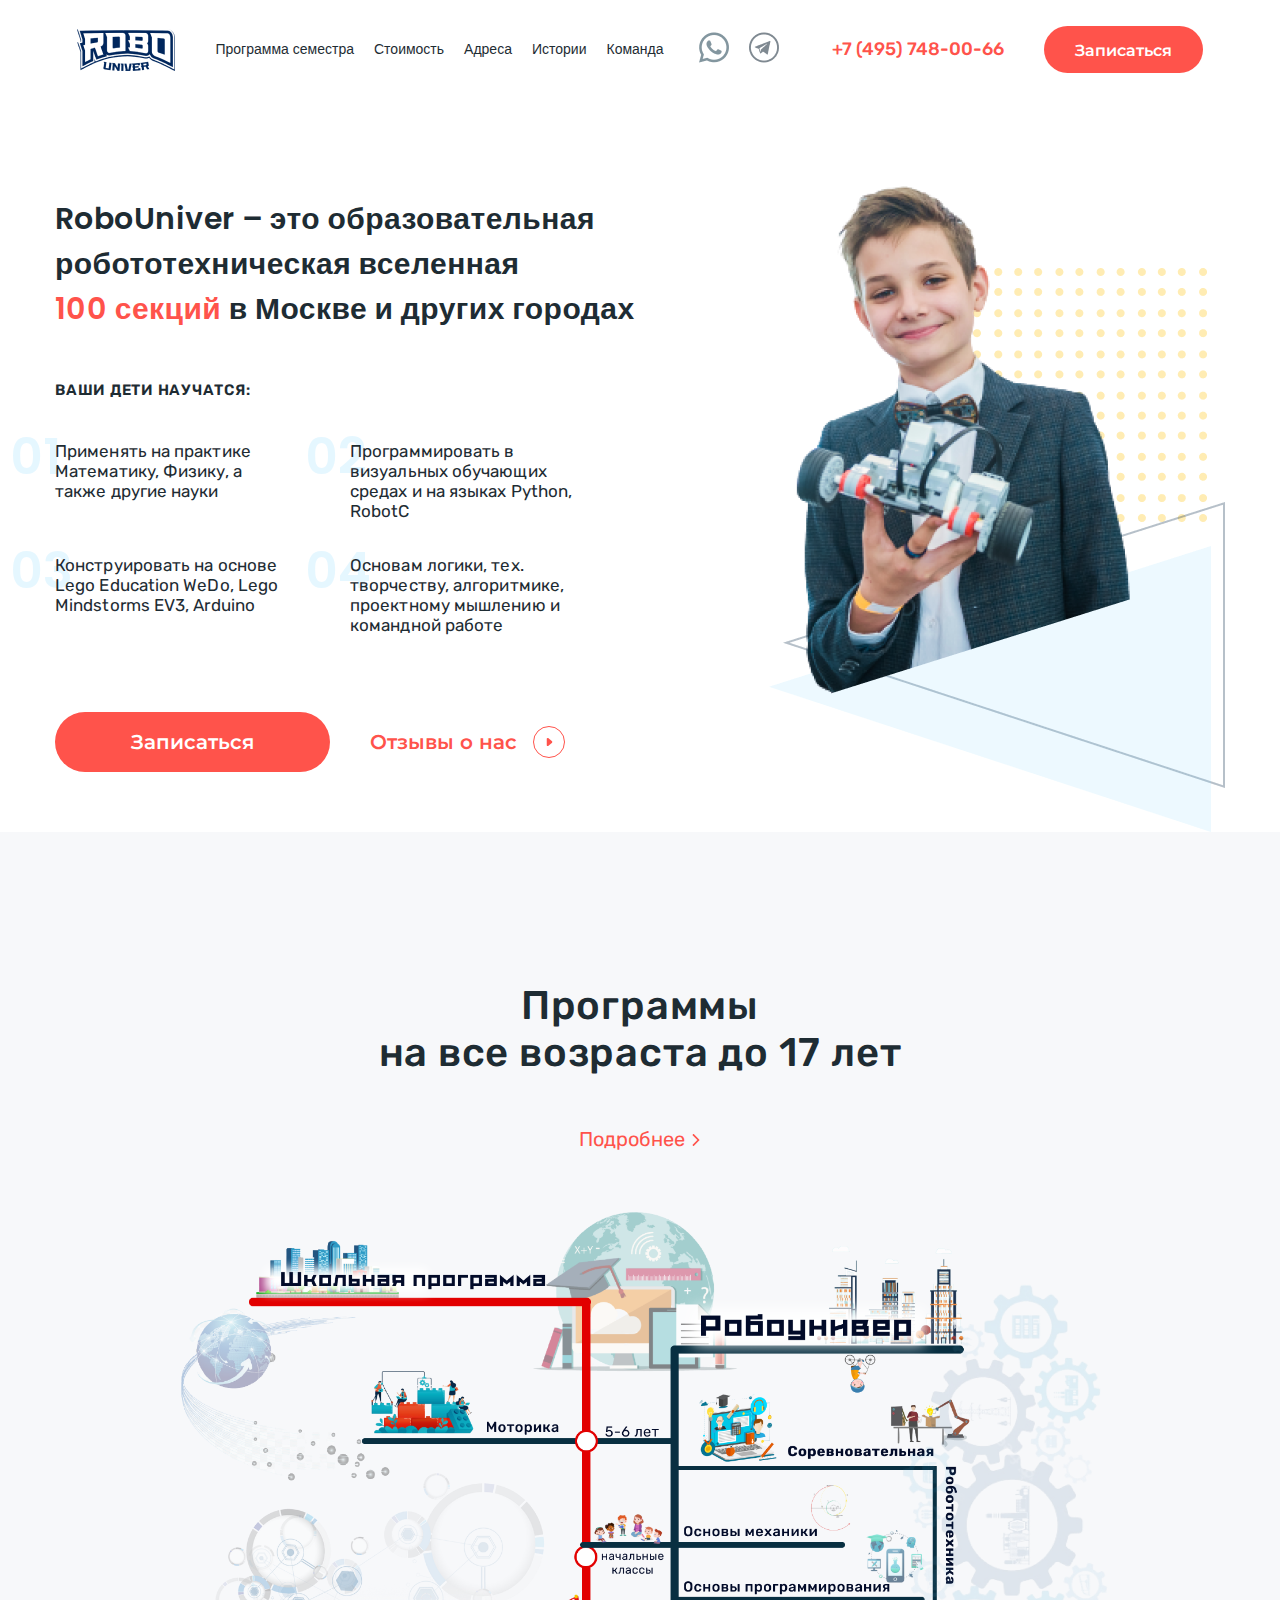
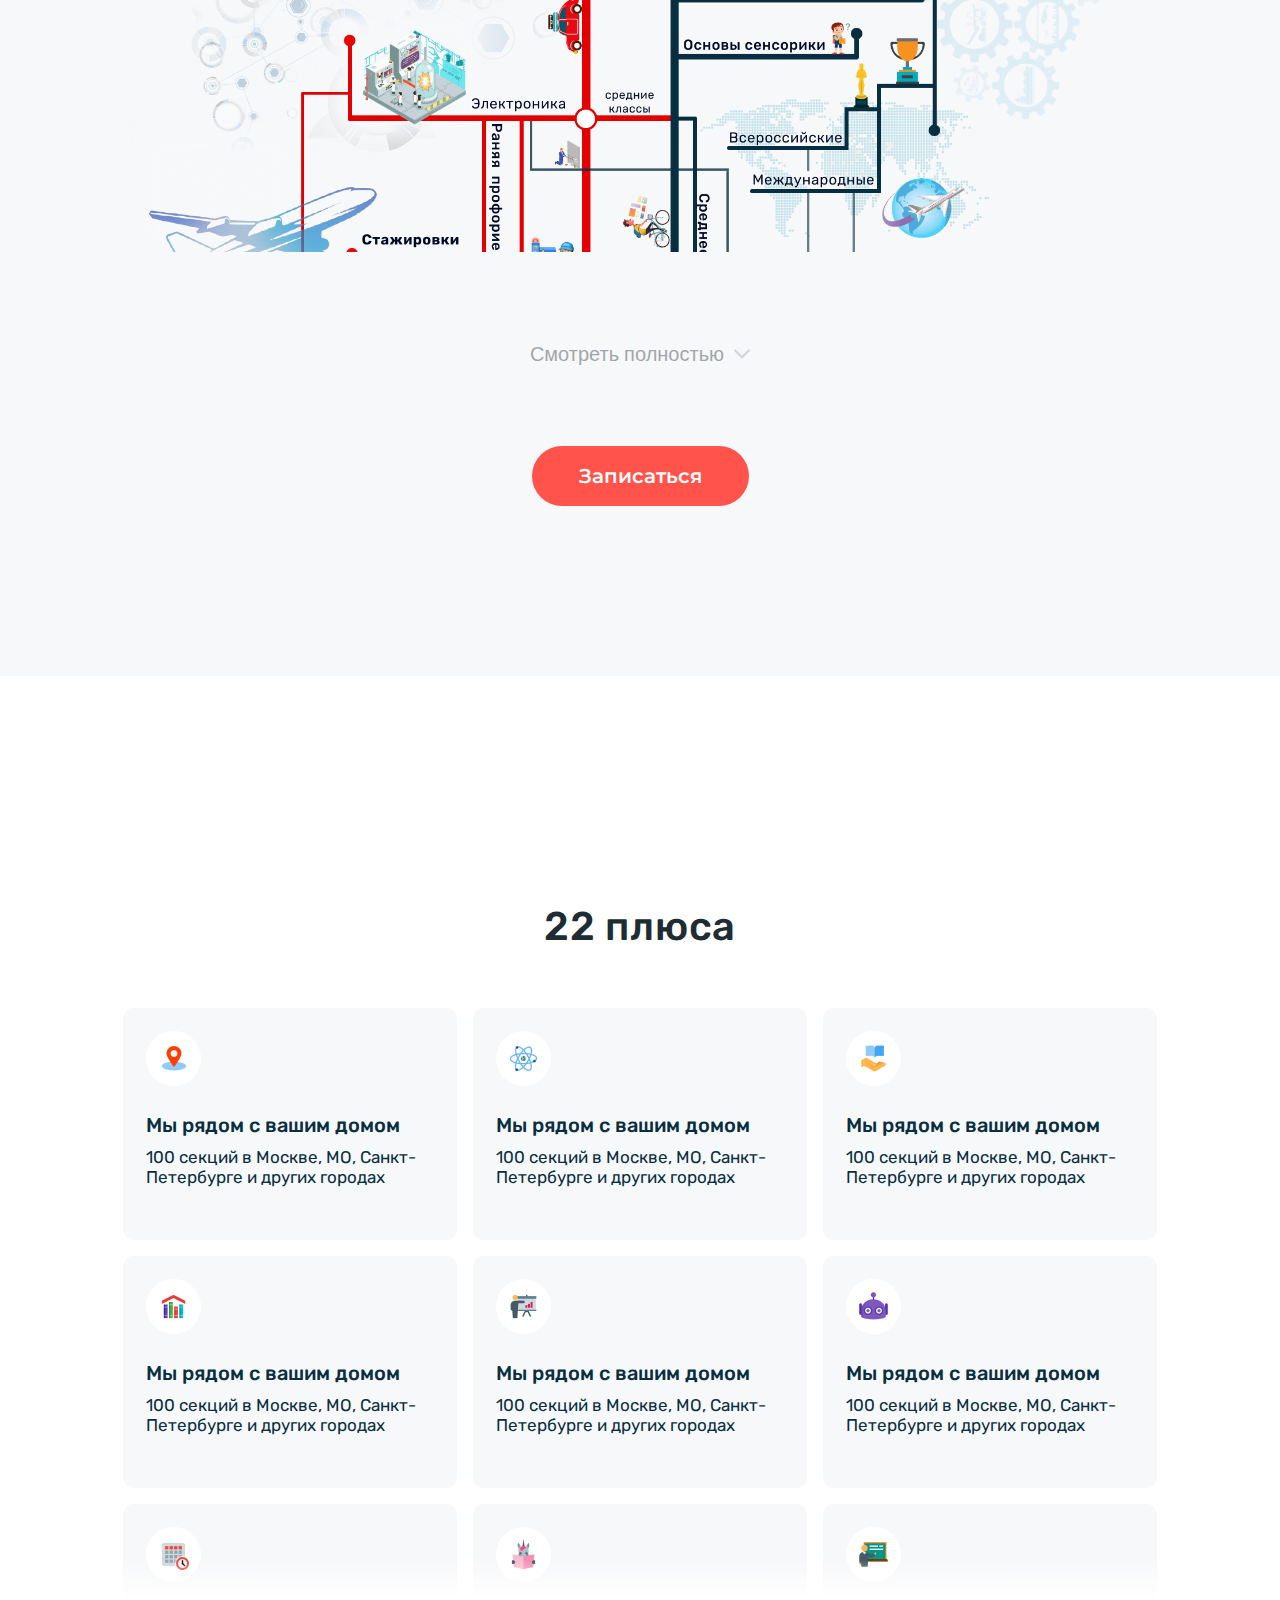
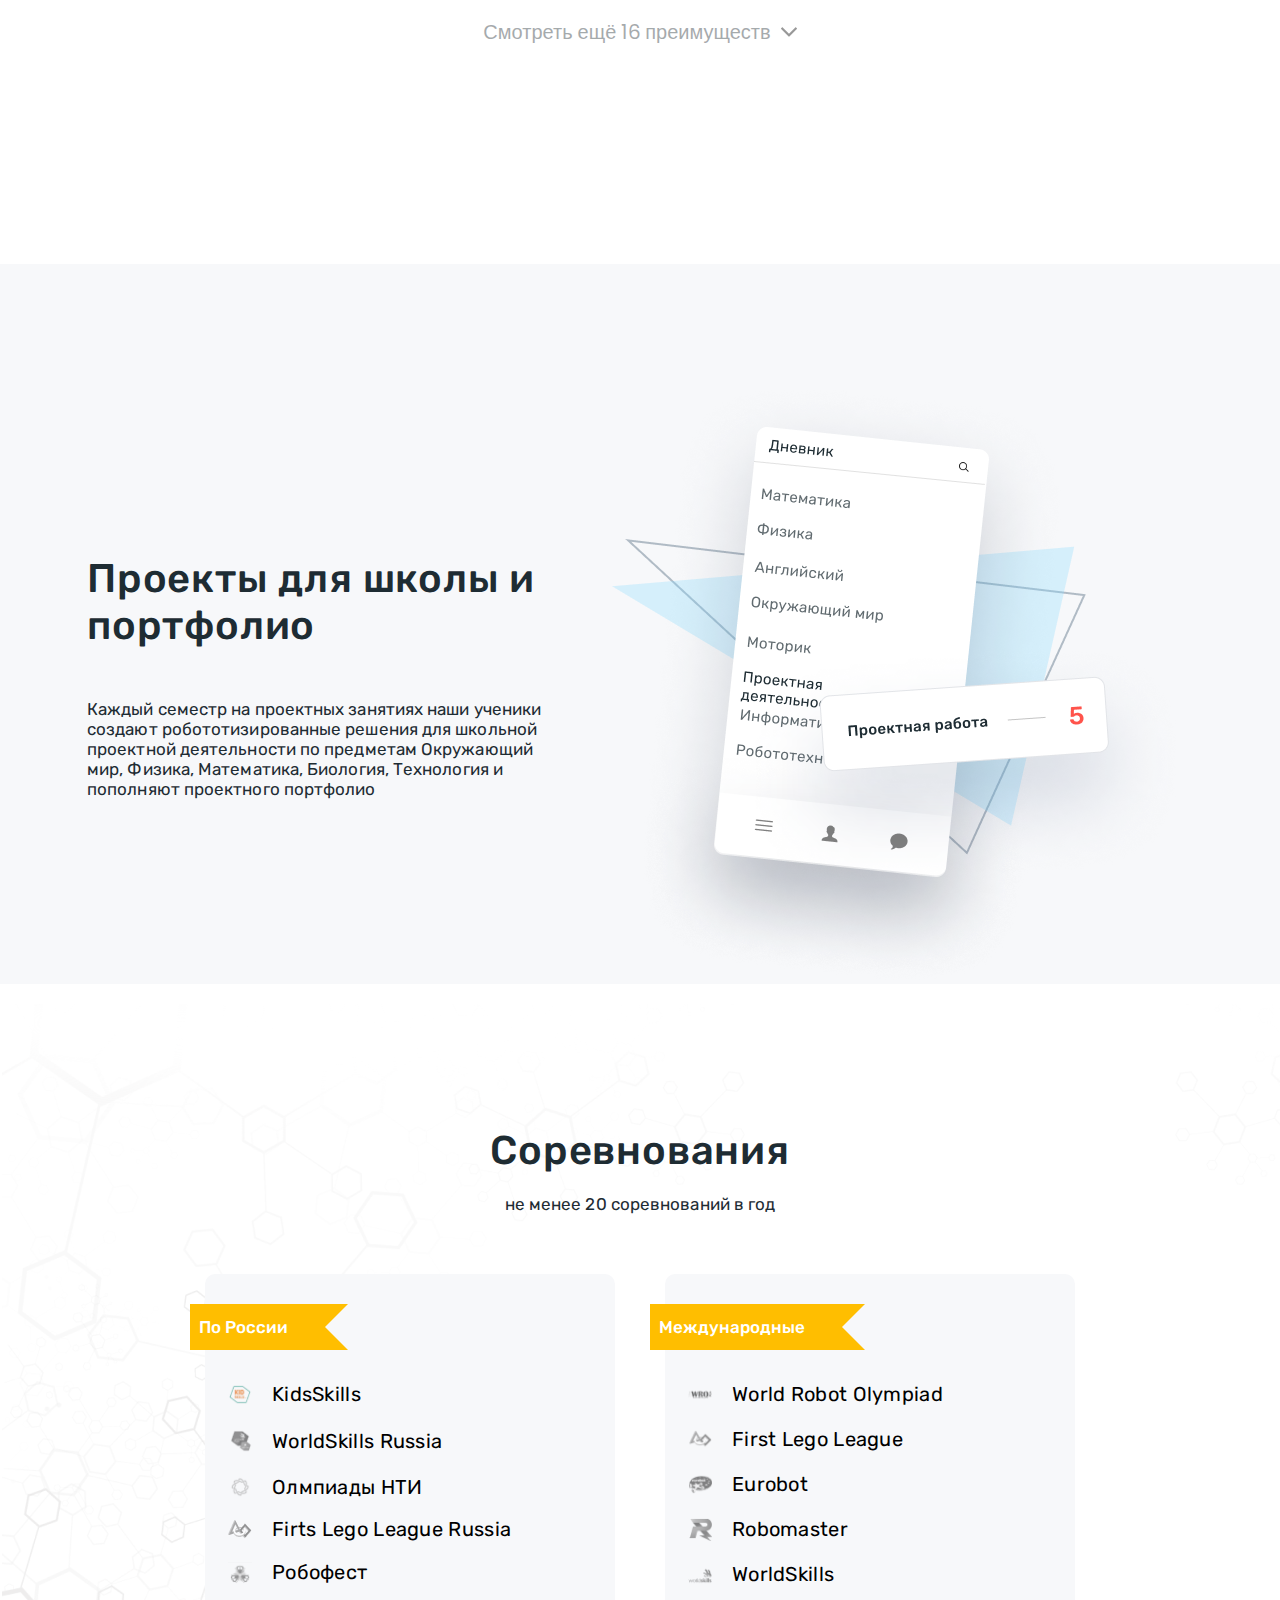
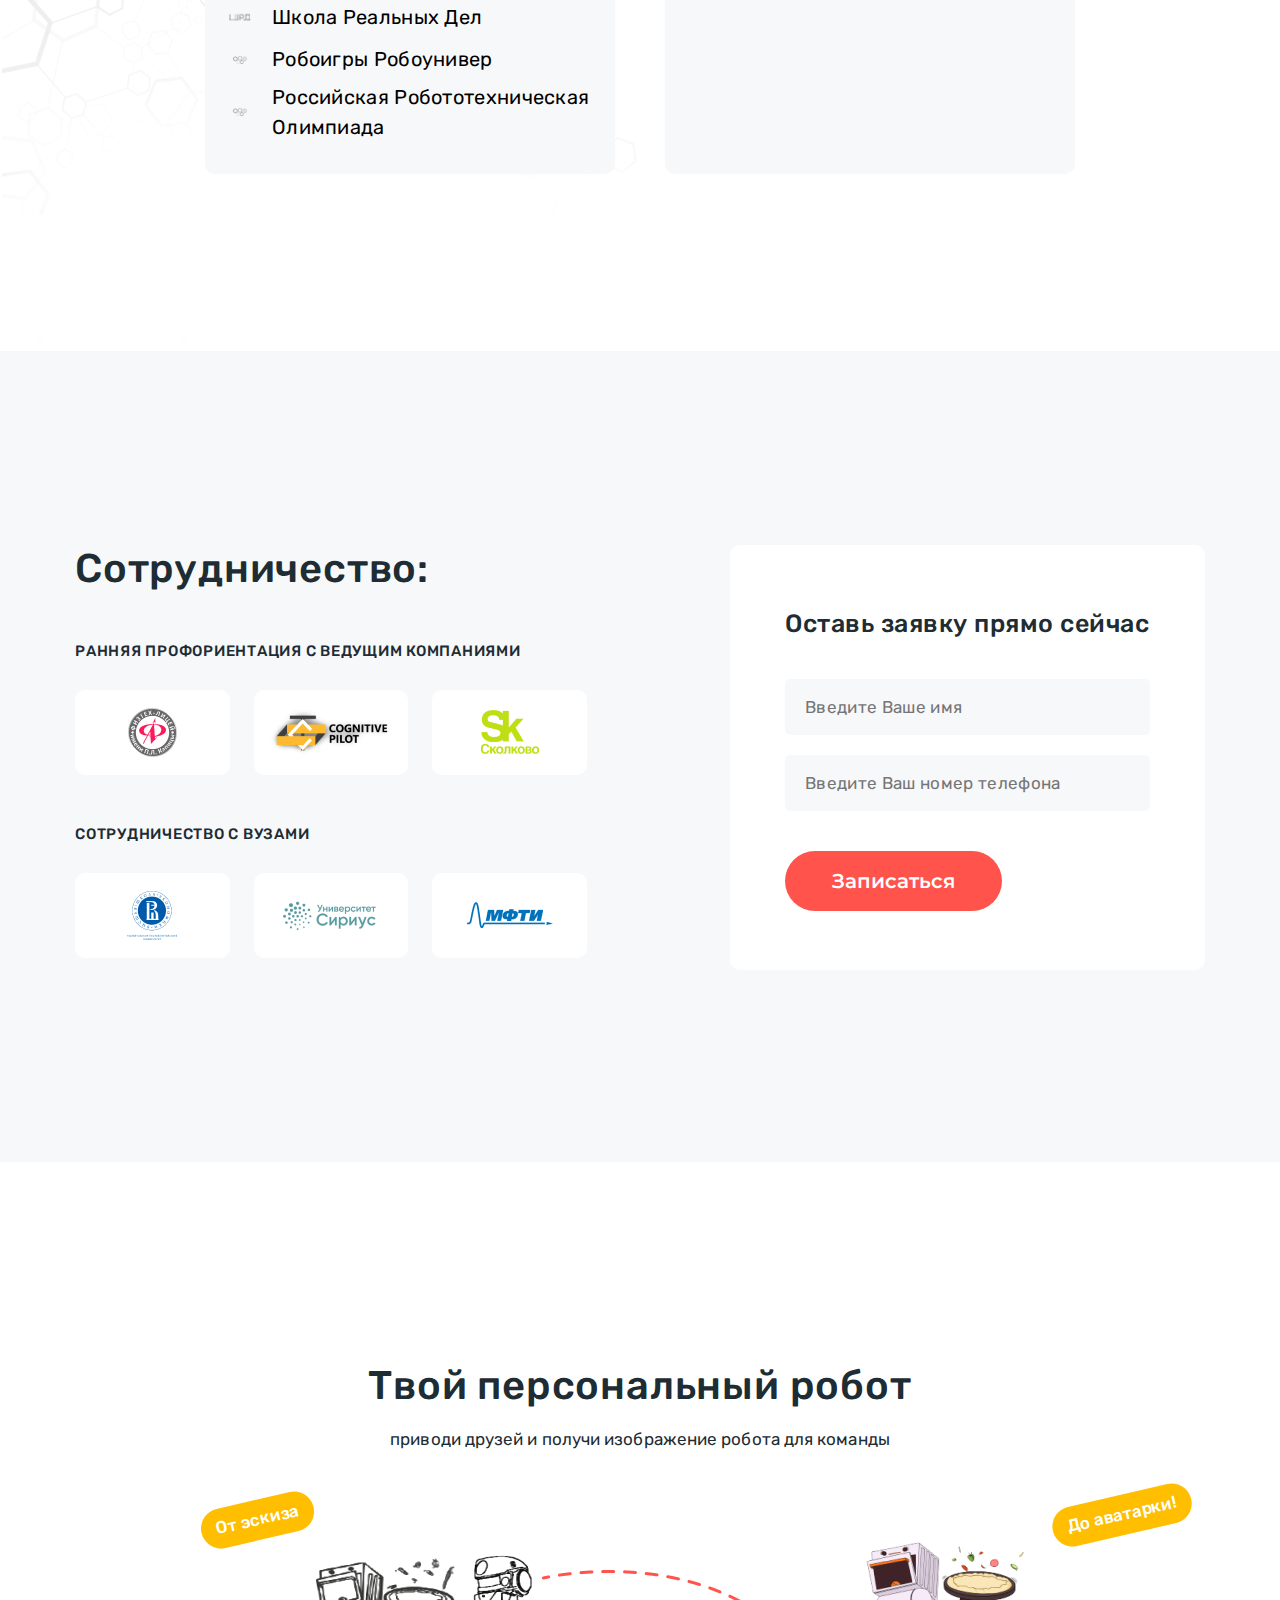
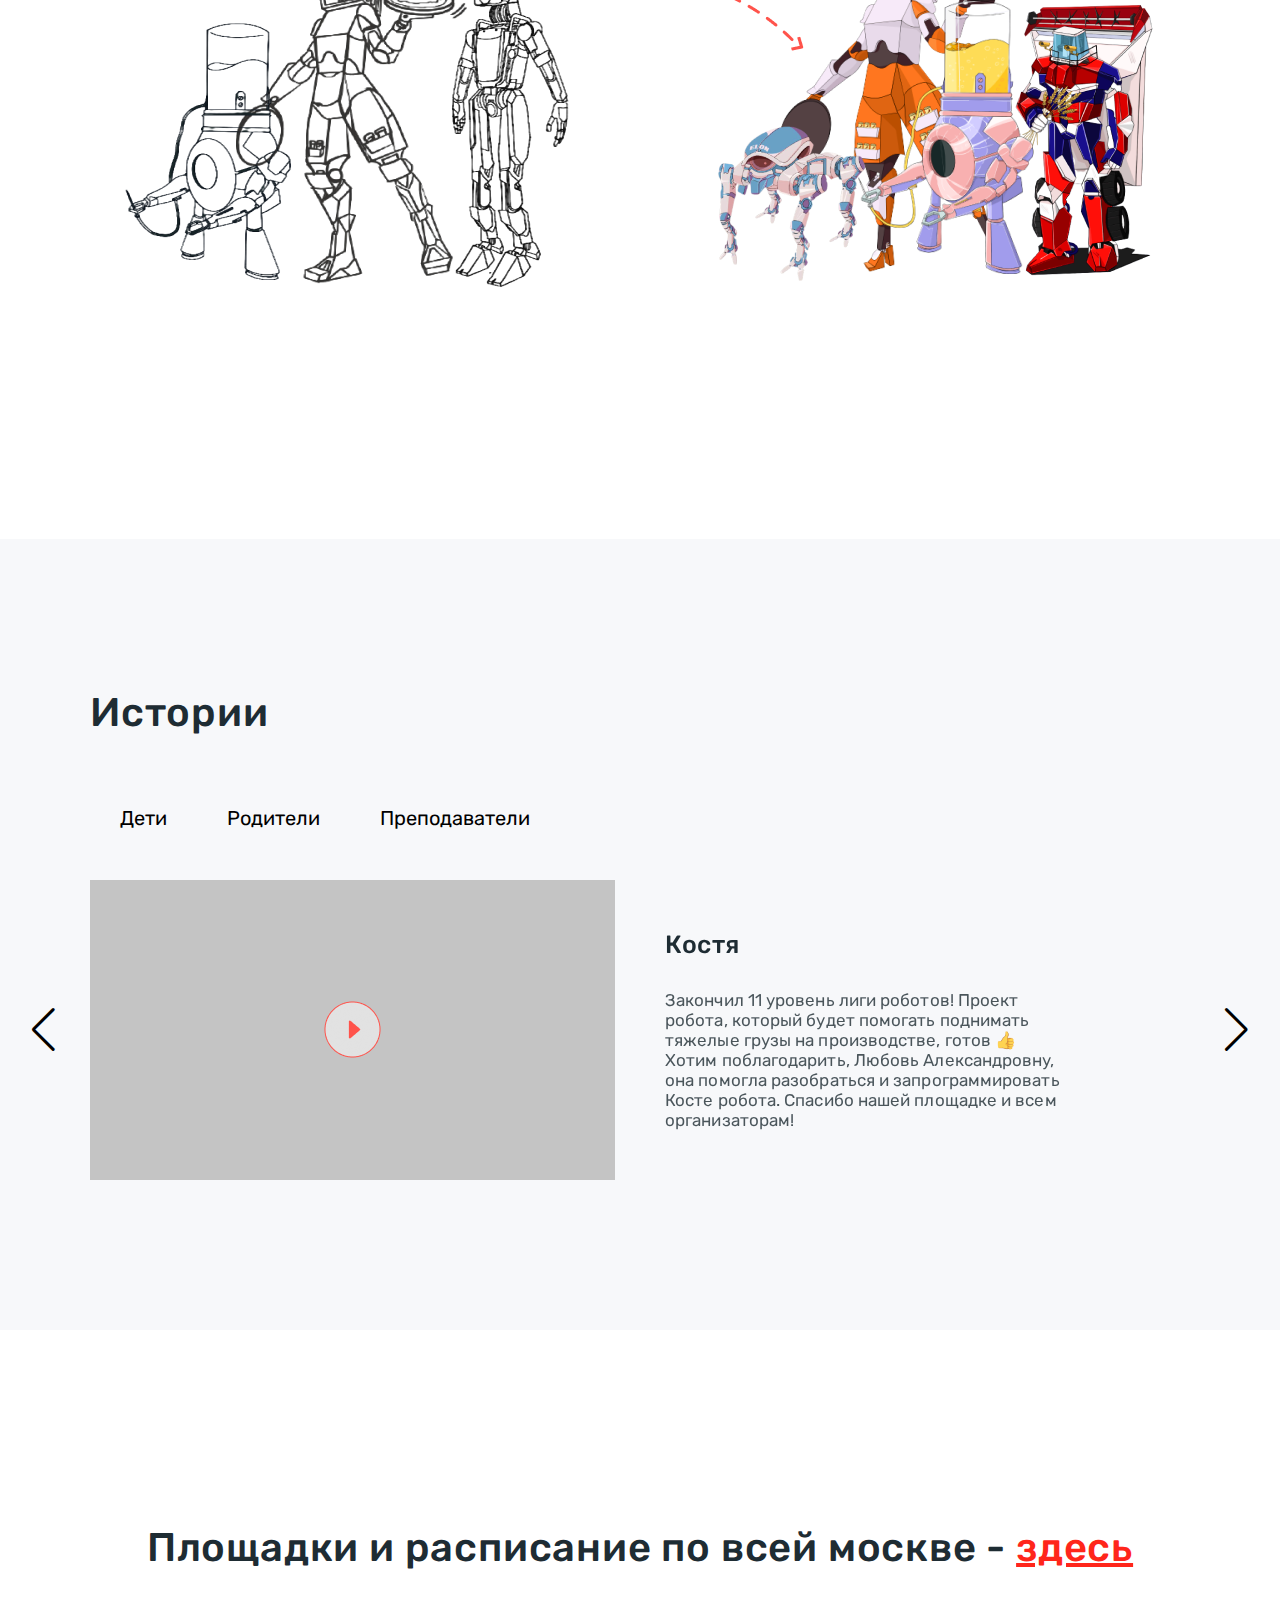
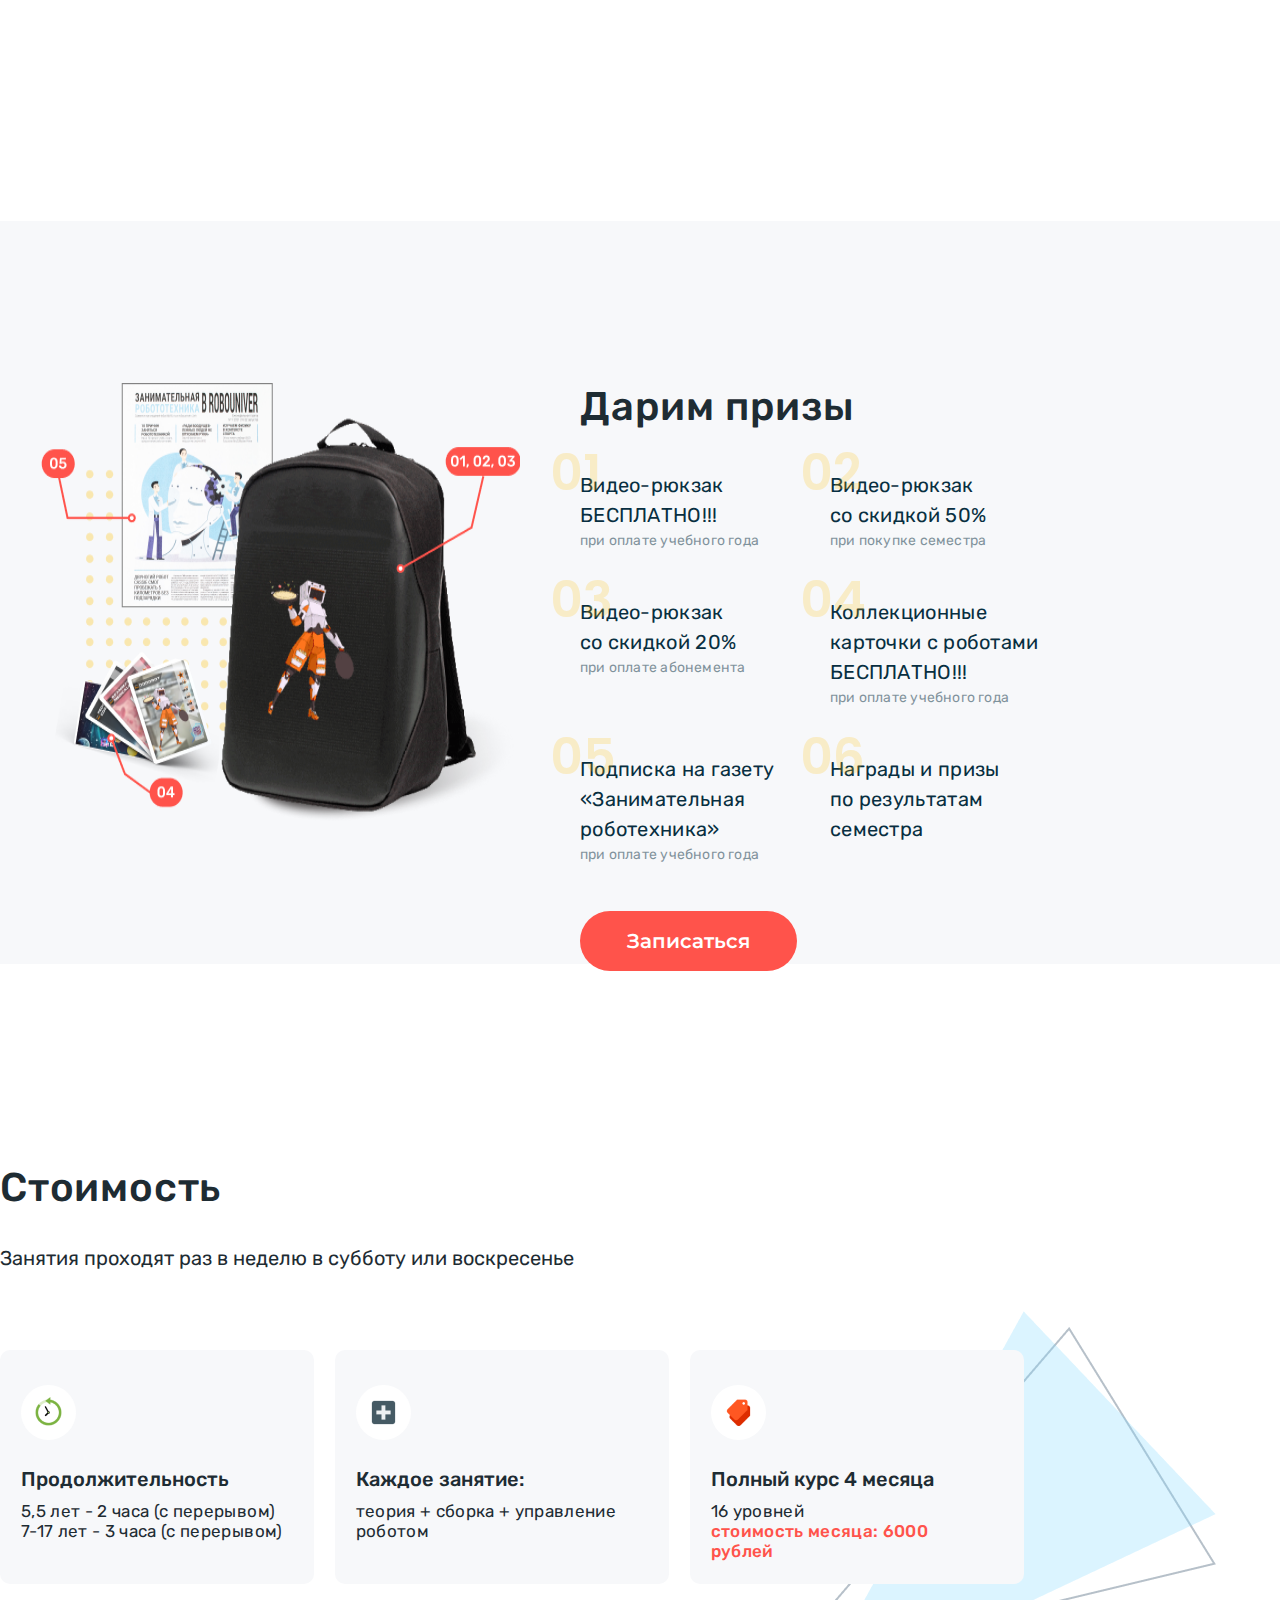
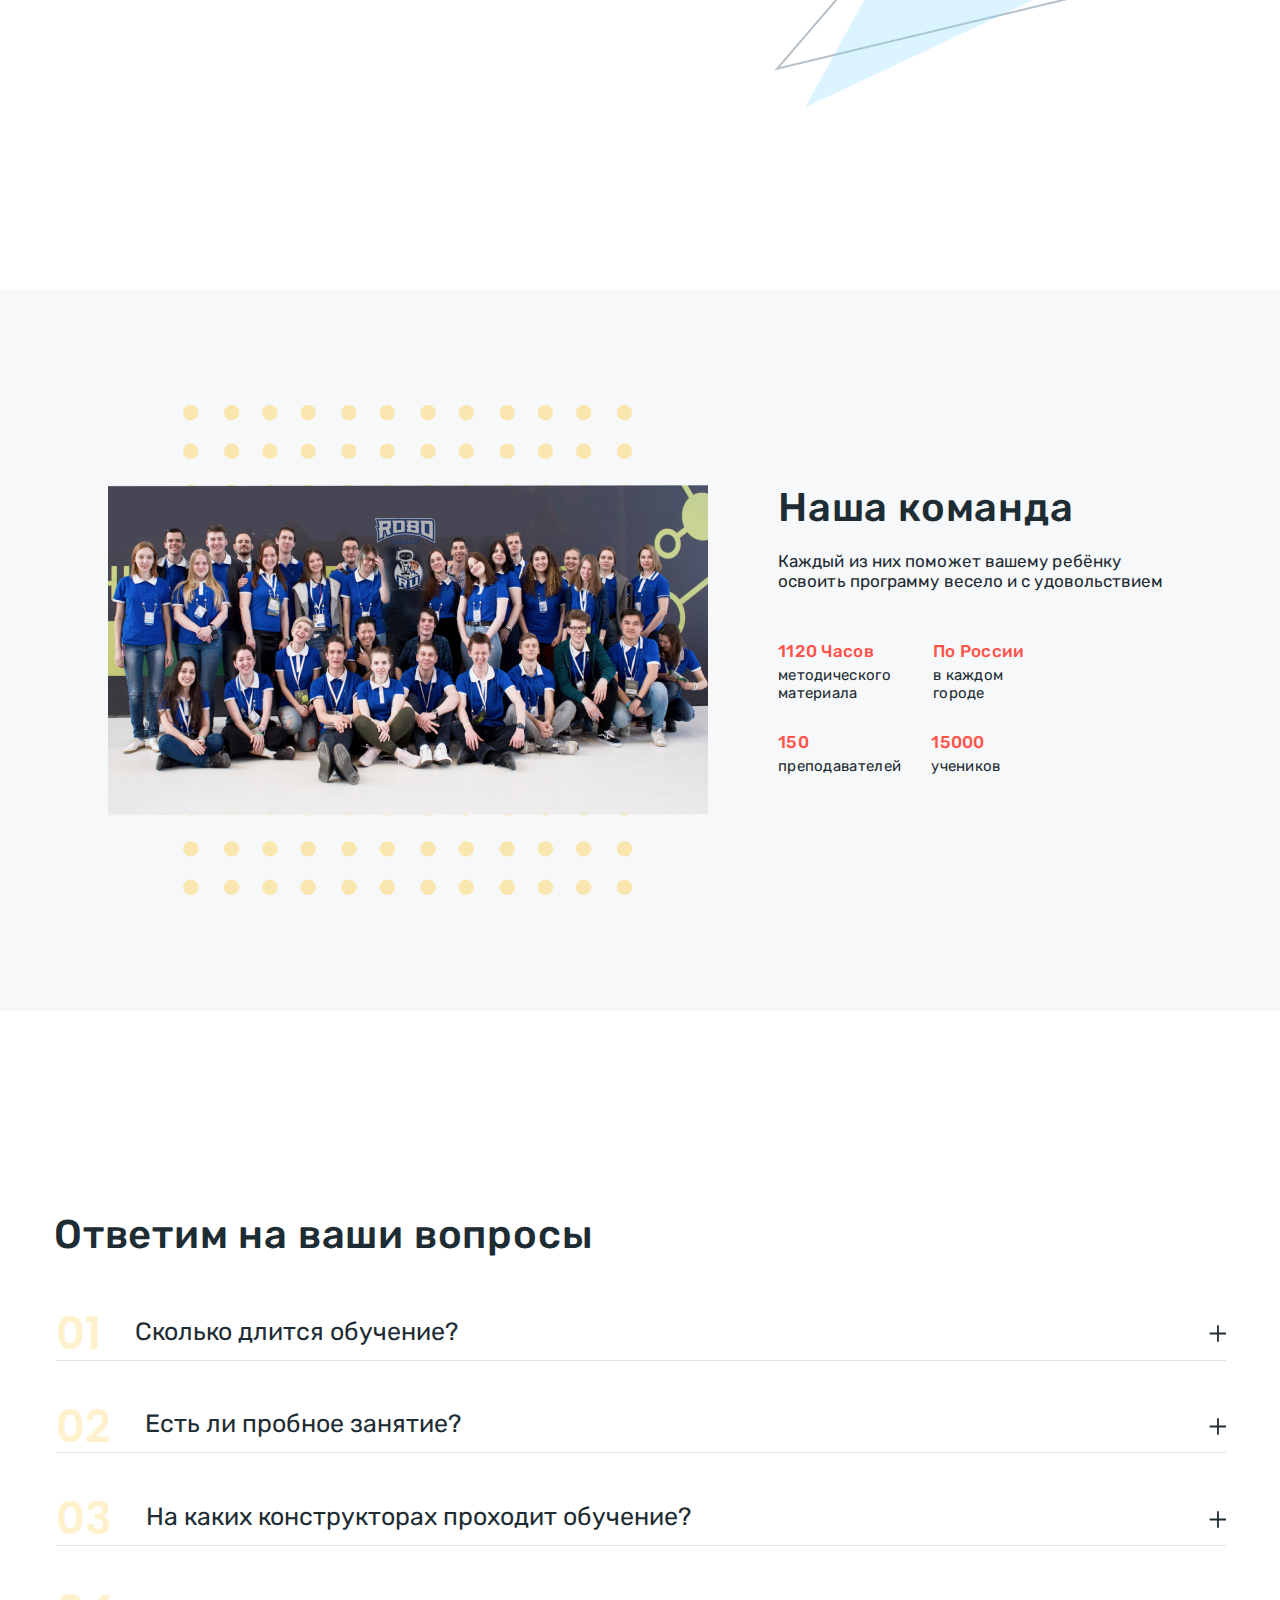
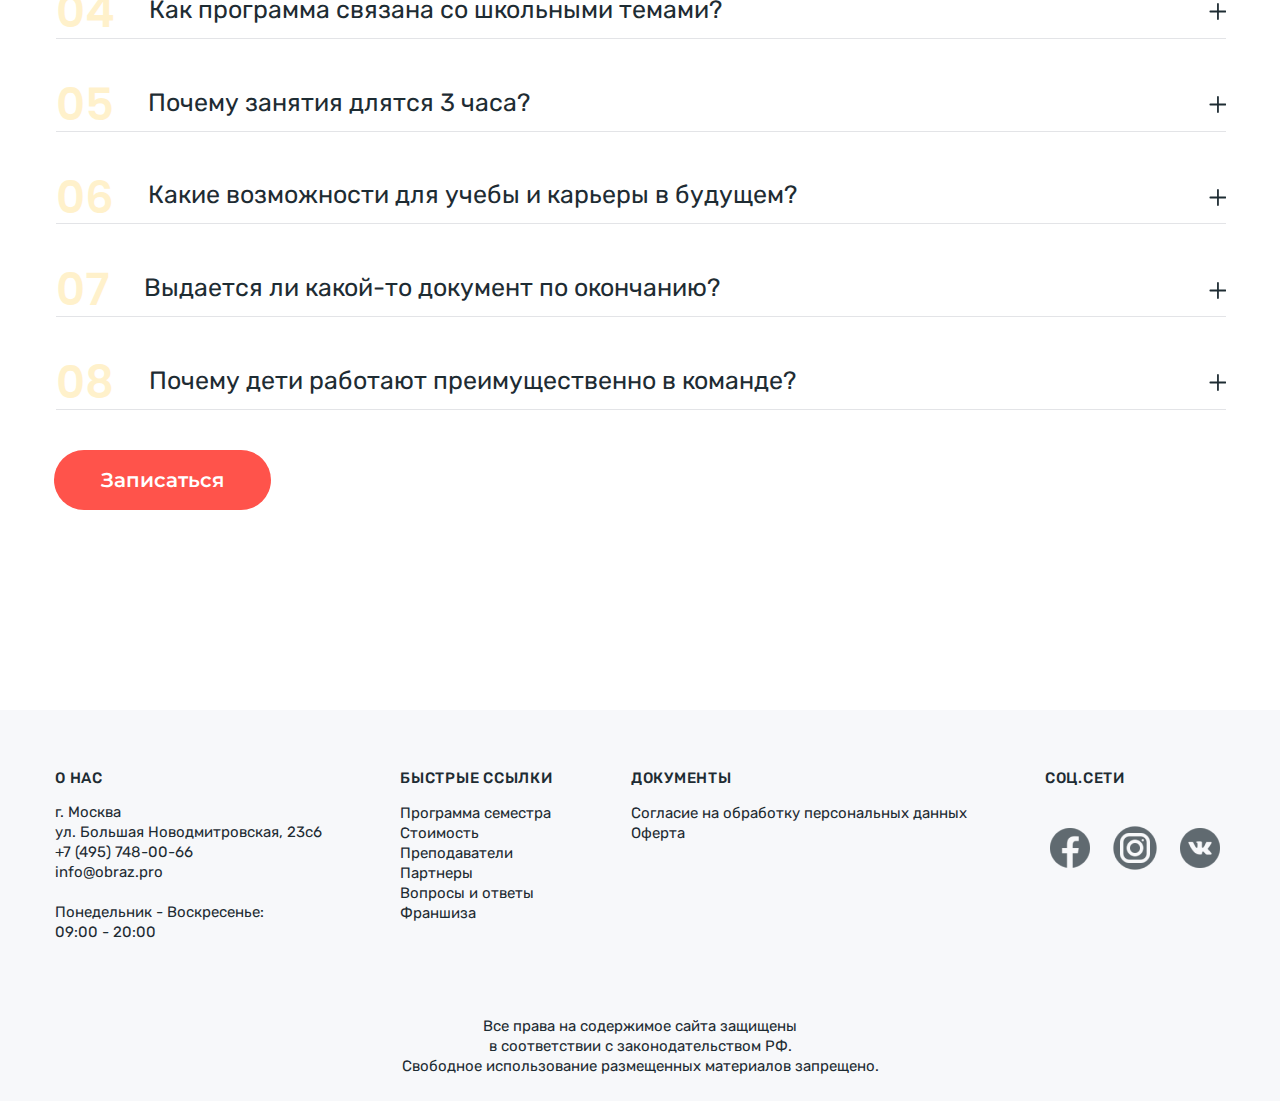
==== index.html @ e7b72cbd "Add files via upload" ====
<!DOCTYPE html>
<html lang="en">

<head>
    <meta charset="UTF-8">
    <meta http-equiv="X-UA-Compatible" content="IE=edge">
    <meta name="viewport" content="width=device-width, initial-scale=1.0">
    <title>Робоунивер</title>
    <link rel="preconnect" href="https://fonts.googleapis.com">
    <link rel="preconnect" href="https://fonts.gstatic.com" crossorigin>
    <link href="https://fonts.googleapis.com/css2?family=Montserrat&family=Poppins&family=Rubik&display=swap" rel="stylesheet">
    <link rel="stylesheet" href="css/normalize.css">
    <link rel="stylesheet" href="css/style.css">
    <link rel="stylesheet" href="css/swiper-bundle.min.css">

    <script defer src="js/jquery.js"></script>
    <script defer src="js/main.js"></script>
    <script defer src="js/swiper-bundle.min.js"></script>
    <script defer src="js/swiper.js"></script>


</head>

<body>
    <header class="header">
        <div class="navbar">
            <img src="img/logo.png" alt="logo">
            <nav class="navbar__nav">
                <ul class="navbar__menu">
                    <li class="navbar__items"><a href="http://">Программа семестра</a></li>
                    <li class="navbar__items"><a href="http://">Стоимость</a></li>
                    <li class="navbar__items"><a href="http://">Адреса</a></li>
                    <li class="navbar__items"><a href="http://">Истории</a></li>
                    <li class="navbar__items"><a href="http://">Команда</a></li>
                </ul>
            </nav>
            <div class="navbar__social-links">
                <a href="#">
                    <img src="img/whatsapp.png" alt="">
                </a>
                <a href="#">
                    <img src="img/telegram.png" alt="">

                </a>
            </div>
            <span class="header__tel">+7 (495) 748-00-66</span>
            <button class="header__button button">Записаться</button>
        </div>
    </header>

    <main class="main">
        <section class="main-info">
            <div class="main-info__text-block">
                <div class="main-info__left-side">
                    <h1 class="main-info__title title">RoboUniver – это образовательная робототехническая вселенная <br>
                        <span class="main-info__title-count">100 секций</span> в Москве и других городах
                    </h1>
                    <h5 class="main-info__sub-title">Ваши дети научатся:</h5>
                    <div class="main-info__paragraph-block">
                        <div class="main-info__paragraph-item"><span class="main-info__paragraph-number">01</span>
                            <p class="main-info__paragraph">Применять на практике Математику, Физику, а также другие науки
                            </p>
                        </div>
                        <div class="main-info__paragraph-item"><span class="main-info__paragraph-number">02</span>
                            <p class="main-info__paragraph">Программировать в визуальных обучающих средах и на языках Python, RobotC</p>
                        </div>
                        <div class="main-info__paragraph-item"><span class="main-info__paragraph-number">03</span>
                            <p class="main-info__paragraph">Конструировать на основе Lego Education WeDo, Lego Mindstorms EV3, Arduino</p>
                        </div>
                        <div class="main-info__paragraph-item"><span class="main-info__paragraph-number">04</span>
                            <p class="main-info__paragraph">Основам логики, тех. творчеству, алгоритмике, проектному мышлению и командной работе</p>
                        </div>
                    </div>
                    <div class="main-info__buttons-block">
                        <button class="main-info__button button">Записаться</button>
                        <a class="main-info__feedback-link" href="#">Отзывы о нас
                            <span class="main-info__feedback-icon"><svg class="right-icon icon" height="12px"
                                    width="7px">
                                    <use xlink:href="img/icons.svg#right"></use>
                                </svg></span>
                        </a>
                    </div>
                </div>
                <img src="/img/boy.png" alt="boy">
            </div>
        </section>
        <section class="programm">
            <h1 class="programm__title title">Программы <br> на все возраста до 17 лет
            </h1>
            <a class="programm__more-link" href="#">Подробнее
                <svg class="programm__right-arrow icon" height="12px" width="12px">
                    <use xlink:href="img/icons.svg#arrowright"></use>
                </svg>
            </a>
            <div class="programm__map programm__see-all_closed">
                <img class="programm__map-img" src="img/bigmap.png" alt="bigmap">
            </div>
            <div class="programm__dynamic-row">
                <div class="programm__see-all see-all_button">
                    <p class="programm__see-all_text">Смотреть полностью</p>
                    <svg class="programm__down-arrow icon" height="16px" width="16px">
                        <use xlink:href="img/icons.svg#arrowdown"></use>
                    </svg>
                </div>

                <button class="programm__button button">Записаться</button>
            </div>
        </section>
        <section class="pluses">
            <h1 class="pluses__title title">22 плюса</h1>
            <div class="pluses__content pluses__see-all_closed">
                <div class="pluses__item">
                    <div class="pluses__item-logo">
                        <img src="img/logo-1.png" alt="logo-1">
                    </div>
                    <h5 class="pluses__item-title">Мы рядом с вашим домом</h5>
                    <p class="pluses__item-text">
                        100 секций в Москве, МО, Санкт-Петербурге и других городах
                    </p>
                </div>
                <div class="pluses__item">
                    <div class="pluses__item-logo">
                        <img src="img/logo-2.png" alt="logo-1">
                    </div>
                    <h5 class="pluses__item-title">Мы рядом с вашим домом</h5>
                    <p class="pluses__item-text">
                        100 секций в Москве, МО, Санкт-Петербурге и других городах
                    </p>
                </div>
                <div class="pluses__item">
                    <div class="pluses__item-logo">
                        <img src="img/logo-3.png" alt="logo-2">
                    </div>
                    <h5 class="pluses__item-title">Мы рядом с вашим домом</h5>
                    <p class="pluses__item-text">
                        100 секций в Москве, МО, Санкт-Петербурге и других городах
                    </p>
                </div>
                <div class="pluses__item">
                    <div class="pluses__item-logo">
                        <img src="img/logo-4.png" alt="logo-3">
                    </div>
                    <h5 class="pluses__item-title">Мы рядом с вашим домом</h5>
                    <p class="pluses__item-text">
                        100 секций в Москве, МО, Санкт-Петербурге и других городах
                    </p>
                </div>
                <div class="pluses__item">
                    <div class="pluses__item-logo">
                        <img src="img/logo-5.png" alt="logo-4">
                    </div>
                    <h5 class="pluses__item-title">Мы рядом с вашим домом</h5>
                    <p class="pluses__item-text">
                        100 секций в Москве, МО, Санкт-Петербурге и других городах
                    </p>
                </div>
                <div class="pluses__item">
                    <div class="pluses__item-logo">
                        <img src="img/logo-6.png" alt="logo-5">
                    </div>
                    <h5 class="pluses__item-title">Мы рядом с вашим домом</h5>
                    <p class="pluses__item-text">
                        100 секций в Москве, МО, Санкт-Петербурге и других городах
                    </p>
                </div>
                <div class="pluses__item">
                    <div class="pluses__item-logo">
                        <img src="img/logo-7.png" alt="logo-6">
                    </div>
                    <h5 class="pluses__item-title">Мы рядом с вашим домом</h5>
                    <p class="pluses__item-text">
                        100 секций в Москве, МО, Санкт-Петербурге и других городах
                    </p>
                </div>
                <div class="pluses__item">
                    <div class="pluses__item-logo">
                        <img src="img/logo-8.png" alt="logo-7">
                    </div>
                    <h5 class="pluses__item-title">Мы рядом с вашим домом</h5>
                    <p class="pluses__item-text">
                        100 секций в Москве, МО, Санкт-Петербурге и других городах
                    </p>
                </div>
                <div class="pluses__item">
                    <div class="pluses__item-logo">
                        <img src="img/logo-9.png" alt="logo-8">
                    </div>
                    <h5 class="pluses__item-title">Мы рядом с вашим домом</h5>
                    <p class="pluses__item-text">
                        100 секций в Москве, МО, Санкт-Петербурге и других городах
                    </p>
                </div>
                <div class="pluses__item">
                    <div class="pluses__item-logo">
                        <img src="img/logo-8.png" alt="logo-8">
                    </div>
                    <h5 class="pluses__item-title">Мы рядом с вашим домом</h5>
                    <p class="pluses__item-text">
                        100 секций в Москве, МО, Санкт-Петербурге и других городах
                    </p>
                </div>
                <div class="pluses__item">
                    <div class="pluses__item-logo">
                        <img src="img/logo-9.png" alt="logo-9">
                    </div>
                    <h5 class="pluses__item-title">Мы рядом с вашим домом</h5>
                    <p class="pluses__item-text">
                        100 секций в Москве, МО, Санкт-Петербурге и других городах
                    </p>
                </div>
                <div class="pluses__item">
                    <div class="pluses__item-logo">
                        <img src="img/logo-1.png" alt="logo-1">
                    </div>
                    <h5 class="pluses__item-title">Мы рядом с вашим домом</h5>
                    <p class="pluses__item-text">
                        100 секций в Москве, МО, Санкт-Петербурге и других городах
                    </p>
                </div>
                <div class="pluses__item">
                    <div class="pluses__item-logo">
                        <img src="img/logo-2.png" alt="logo-2">
                    </div>
                    <h5 class="pluses__item-title">Мы рядом с вашим домом</h5>
                    <p class="pluses__item-text">
                        100 секций в Москве, МО, Санкт-Петербурге и других городах
                    </p>
                </div>
                <div class="pluses__item">
                    <div class="pluses__item-logo">
                        <img src="img/logo-3.png" alt="logo-3">
                    </div>
                    <h5 class="pluses__item-title">Мы рядом с вашим домом</h5>
                    <p class="pluses__item-text">
                        100 секций в Москве, МО, Санкт-Петербурге и других городах
                    </p>
                </div>
                <div class="pluses__item">
                    <div class="pluses__item-logo">
                        <img src="img/logo-4.png" alt="logo-4">
                    </div>
                    <h5 class="pluses__item-title">Мы рядом с вашим домом</h5>
                    <p class="pluses__item-text">
                        100 секций в Москве, МО, Санкт-Петербурге и других городах
                    </p>
                </div>
                <div class="pluses__item">
                    <div class="pluses__item-logo">
                        <img src="img/logo-5.png" alt="logo-5">
                    </div>
                    <h5 class="pluses__item-title">Мы рядом с вашим домом</h5>
                    <p class="pluses__item-text">
                        100 секций в Москве, МО, Санкт-Петербурге и других городах
                    </p>
                </div>
                <div class="pluses__item">
                    <div class="pluses__item-logo">
                        <img src="img/logo-6.png" alt="logo-6">
                    </div>
                    <h5 class="pluses__item-title">Мы рядом с вашим домом</h5>
                    <p class="pluses__item-text">
                        100 секций в Москве, МО, Санкт-Петербурге и других городах
                    </p>
                </div>
                <div class="pluses__item">
                    <div class="pluses__item-logo">
                        <img src="img/logo-6.png" alt="logo-6">
                    </div>
                    <h5 class="pluses__item-title">Мы рядом с вашим домом</h5>
                    <p class="pluses__item-text">
                        100 секций в Москве, МО, Санкт-Петербурге и других городах
                    </p>
                </div>
                <div class="pluses__item">
                    <div class="pluses__item-logo">
                        <img src="img/logo-7.png" alt="logo-7">
                    </div>
                    <h5 class="pluses__item-title">Мы рядом с вашим домом</h5>
                    <p class="pluses__item-text">
                        100 секций в Москве, МО, Санкт-Петербурге и других городах
                    </p>
                </div>
                <div class="pluses__item">
                    <div class="pluses__item-logo">
                        <img src="img/logo-8.png" alt="logo-8">
                    </div>
                    <h5 class="pluses__item-title">Мы рядом с вашим домом</h5>
                    <p class="pluses__item-text">
                        100 секций в Москве, МО, Санкт-Петербурге и других городах
                    </p>
                </div>
                <div class="pluses__item">
                    <div class="pluses__item-logo">
                        <img src="img/logo-9.png" alt="logo-9">
                    </div>
                    <h5 class="pluses__item-title">Мы рядом с вашим домом</h5>
                    <p class="pluses__item-text">
                        100 секций в Москве, МО, Санкт-Петербурге и других городах
                    </p>
                </div>
                <div class="pluses__item">
                    <div class="pluses__item-logo">
                        <img src="img/logo-1.png" alt="logo-1">
                    </div>
                    <h5 class="pluses__item-title">Мы рядом с вашим домом</h5>
                    <p class="pluses__item-text">
                        100 секций в Москве, МО, Санкт-Петербурге и других городах
                    </p>
                </div>
                <div class="pluses__gradient-row"></div>

            </div>
            <div class="pluses__see-all see-all_button">
                <p class="pluses__see-all_text">Смотреть ещё 16 преимуществ</p>
                <svg class="pluses__down-arrow icon" height="16px" width="16px">
                    <use xlink:href="img/icons.svg#arrowdown"></use>
                </svg>
            </div>

        </section>

        <section class="projects">
            <div class="projects__container">
                <div class="projects__info-container">
                    <h1 class="projects__title title">Проекты для школы и портфолио</h1>
                    <p class="projects__paragraph">
                        Каждый семестр на проектных занятиях наши ученики создают робототизированные решения для школьной проектной деятельности по предметам Окружающий мир, Физика, Математика, Биология, Технология и пополняют проектного портфолио
                    </p>
                </div>
                <div class="projects__image">
                    <img src="img/diary.png" alt="diary">
                </div>
            </div>
        </section>

        <section class="event">
            <div class="event__title-block">
                <h1 class="event__title title">Соревнования</h1>
                <p class="event__subtitle">не менее 20 соревнований в год</p>
            </div>

            <div class="event__container">

                <div class="event__block">
                    <h5 class="event__block-title">По Росcии</h5>
                    <ul class="event__block-list">
                        <li class="event__block-item"><img src="img/event-logo1.png" alt="event-logo1">KidsSkills</li>
                        <li class="event__block-item"><img src="img/event-logo2.png" alt="event-logo2">WorldSkills Russia
                        </li>
                        <li class="event__block-item"><img src="img/event-logo3.png" alt="event-logo3">Олмпиады НТИ</li>
                        <li class="event__block-item"><img src="img/event-logo4.png" alt="event-logo4">Firts Lego League Russia
                        </li>
                        <li class="event__block-item"><img src="img/event-logo5.png" alt="event-logo5">Робофест</li>
                        <li class="event__block-item"><img src="img/event-logo6.png" alt="event-logo6">Школа Реальных Дел
                        </li>
                        <li class="event__block-item"><img src="img/event-logo7.png" alt="event-logo7">Робоигры Робоунивер
                        </li>
                        <li class="event__block-item"><img src="img/event-logo8.png" alt="event-logo8">Российская Робототехническая Олимпиада</li>
                    </ul>
                </div>

                <div class="event__block">
                    <h5 class="event__block-title">Международные</h5>
                    <ul class="event__block-list">
                        <li class="event__block-item"><img src="img/event-logo9.png" alt="event-logo1">World Robot Olympiad
                        </li>
                        <li class="event__block-item"><img src="img/event-logo10.png" alt="event-logo2">First Lego League
                        </li>
                        <li class="event__block-item"><img src="img/event-logo11.png" alt="event-logo3">Eurobot</li>
                        <li class="event__block-item"><img src="img/event-logo12.png" alt="event-logo4">Robomaster</li>
                        <li class="event__block-item"><img src="img/event-logo13.png" alt="event-logo5">WorldSkills</li>
                    </ul>
                </div>
            </div>
        </section>

        <section class="partnership">
            <div class="partnership__container">
                <div class="partnership__partners-block">
                    <h1 class="partnership__title title">Сотрудничество:</h1>
                    <p class="partnership__subtitles">ранняя профориентация с ведущим компаниями</p>
                    <div class="partnership__logo-row">
                        <div class="partnership__logo"><img src="img/company-logo1.png" alt="1"></div>
                        <div class="partnership__logo"><img src="img/company-logo2.png" alt="2"></div>
                        <div class="partnership__logo"><img src="img/company-logo3.png" alt="3"></div>
                    </div>
                    <p class="partnership__subtitles">сотрудничество с вузами</p>
                    <div class="partnership__logo-row">
                        <div class="partnership__logo"><img src="img/university-logo1.png" alt="1"></div>
                        <div class="partnership__logo"><img src="img/university-logo2.png" alt="2"></div>
                        <div class="partnership__logo"><img src="img/university-logo3.png" alt="3"></div>
                    </div>
                </div>

                <div class="partnership__request-block">
                    <h1 class="partnership__request-title">Оставь заявку прямо сейчас</h1>
                    <input class="partnership__request-input" type="text" name="name" placeholder="Введите Ваше имя">
                    <input class="partnership__request-input" type="text" name="tel" placeholder="Введите Ваш номер телефона">
                    <button class="partnership__button button">Записаться</button>
                </div>
            </div>
        </section>

        <section class="robots">
            <h1 class="robots__title title">Твой персональный робот</h1>
            <p class="robots__subtitle">приводи друзей и получи изображение робота для команды</p>
            <div class="robots__content">
                <span class="robots__content-items first-item">От эскиза</span>
                <span class="robots__content-items second-item">До аватарки!</span>
                <span class="robots__array"><img src="img/robots-array.png" alt=""></span>
                <img src="img/robots.png" alt="robots">
            </div>
        </section>

        <section class="stories">
            <div class="stories__block">
                <h1 class="stories__title title">Истории</h1>
                <div class="stories__button-row">
                    <div class="stories__button">Дети</div>
                    <div class="stories__button">Родители</div>
                    <div class="stories__button">Преподаватели</div>
                </div>

                <div class="stories__slider-body">
                    <div class="swiper">
                        <div class="swiper-wrapper">
                            <div class="stories__swiper swiper-slide">
                                <div class="stories__swiper-video">
                                    <img src="img/play.png" alt="play">
                                </div>
                                <div class="stories__video-info">
                                    <h5 class="stories__video-title">Костя</h5>
                                    <p class="stories__video-subtitle">
                                        Закончил 11 уровень лиги роботов! Проект робота, который будет помогать поднимать тяжелые грузы на производстве, готов 👍 Хотим поблагодарить, Любовь Александровну, она помогла разобраться и запрограммировать Косте робота. Спасибо нашей площадке и всем
                                        организаторам!
                                    </p>
                                </div>
                            </div>
                            <div class="stories__swiper swiper-slide">
                                <div class="stories__swiper-video">
                                    <img src="img/play.png" alt="play">
                                </div>
                                <div class="stories__video-info">
                                    <h5 class="stories__video-title">Костя</h5>
                                    <p class="stories__video-subtitle">
                                        Закончил 11 уровень лиги роботов! Проект робота, который будет помогать поднимать тяжелые грузы на производстве, готов 👍 Хотим поблагодарить, Любовь Александровну, она помогла разобраться и запрограммировать Косте робота. Спасибо нашей площадке и всем
                                        организаторам!
                                    </p>
                                </div>
                            </div>
                            <div class="stories__swiper swiper-slide">
                                <div class="stories__swiper-video">
                                    <img src="img/play.png" alt="play">
                                </div>
                                <div class="stories__video-info">
                                    <h5 class="stories__video-title">Костя</h5>
                                    <p class="stories__video-subtitle">
                                        Закончил 11 уровень лиги роботов! Проект робота, который будет помогать поднимать тяжелые грузы на производстве, готов 👍 Хотим поблагодарить, Любовь Александровну, она помогла разобраться и запрограммировать Косте робота. Спасибо нашей площадке и всем
                                        организаторам!
                                    </p>
                                </div>
                            </div>
                        </div>
                        <!-- Add Arrows -->

                    </div>
                    <div class="swiper-button-next"></div>
                    <div class="swiper-button-prev"></div>
                </div>
                <!-- Swiper -->

            </div>
        </section>


        <section class="map-section">
            <div class="map-section__body">
                <h1 class="map-section__title title">Площадки и расписание по всей москве - <a class="map__title-link" href="#">здесь</a></h1>
                <div class="map-section__map">
                    <script type="text/javascript" charset="utf-8" async src="https://api-maps.yandex.ru/services/constructor/1.0/js/?um=constructor%3Aacc5e6828aaca48696fc4d1f5f14df7027d12143c9ea094d215718b4cf79ed2e&amp;width=1170&amp;height=500&amp;lang=ru_RU&amp;scroll=true">
                    </script>
                </div>
            </div>
        </section>

        <section class="gifts">
            <div class="gifts__body">
                <img src="img/bag.png" alt="bag">
                <div class="gifts__lsit-block">
                    <h1 class="gifts__title title">Дарим призы</h1>
                    <div class="gifts__item-table">
                        <div class="gifts__item">
                            <span class="gifts__item-number">
                                01
                            </span>
                            <span class="gifts__item-name">Видео-рюкзак</span>
                            <span class="gifts__item-count">БЕСПЛАТНО!!!</span>
                            <span class="gifts__item-term">при оплате учебного года</span>
                        </div>
                        <div class="gifts__item">
                            <span class="gifts__item-number">
                                02
                            </span>
                            <span class="gifts__item-name">Видео-рюкзак</span>
                            <span class="gifts__item-count">со скидкой 50%</span>
                            <span class="gifts__item-term">при покупке семестра</span>
                        </div>
                        <div class="gifts__item">
                            <span class="gifts__item-number">
                                03
                            </span>
                            <span class="gifts__item-name">Видео-рюкзак</span>
                            <span class="gifts__item-count">со скидкой 20%</span>
                            <span class="gifts__item-term">при оплате абонемента</span>
                        </div>
                        <div class="gifts__item">
                            <span class="gifts__item-number">
                                04
                            </span>
                            <span class="gifts__item-name">Коллекционные карточки с роботами</span>
                            <span class="gifts__item-count">БЕСПЛАТНО!!!</span>
                            <span class="gifts__item-term">при оплате учебного года</span>
                        </div>
                        <div class="gifts__item">
                            <span class="gifts__item-number">
                                05
                            </span>
                            <span class="gifts__item-name">Подписка на газету</span>
                            <span class="gifts__item-count">«Занимательная роботехника»</span>
                            <span class="gifts__item-term">при оплате учебного года</span>
                        </div>
                        <div class="gifts__item">
                            <span class="gifts__item-number">
                                06
                            </span>
                            <span class="gifts__item-name">Награды и призы</span>
                            <span class="gifts__item-count">по результатам семестра</span>
                        </div>
                    </div>
                    <button class="gifts__button button">Записаться</button>
                </div>
            </div>
        </section>


        <section class="price">
            <div class="price__body">
                <h1 class="price__title title">Стоимость</h1>
                <p class="price__subtitle">Занятия проходят раз в неделю в субботу или воскресенье</p>
                <div class="price__items-row">
                    <div class="price__item">
                        <span class="price__item-logo"><img src="img/time.png" alt="time"></span>
                        <h5 class="price__item-title">Продолжительность</h5>
                        <p class="price__item-subtitle">5,5 лет - 2 часа (с перерывом) <br> 7-17 лет - 3 часа (с перерывом)
                        </p>
                    </div>
                    <div class="price__item">
                        <span class="price__item-logo"><img src="img/plus.png" alt="plus"></span>
                        <h5 class="price__item-title">Каждое занятие:</h5>
                        <p class="price__item-subtitle">теория + сборка + управление роботом
                        </p>
                    </div>
                    <div class="price__item">
                        <span class="price__item-logo"><img src="img/price.png" alt="price"></span>
                        <h5 class="price__item-title">Полный курс 4 месяца</h5>
                        <p class="price__item-subtitle">16 уровней <br>
                            <span class="price__item-subtitle_color">стоимость месяца: 6000 рублей</span>
                        </p>
                    </div>
                </div>
            </div>
        </section>

        <section class="our-team">
            <div class="our-team__body">
                <div class="our-team__image-block">
                    <img src="img/ourteam.png" alt="our-team">
                </div>

                <div class="our-team__info">
                    <h1 class="our-team__title title">Наша команда</h1>
                    <p class="our-team__subtitle">Каждый из них поможет вашему ребёнку освоить программу весело и с удовольствием
                    </p>
                    <div class="our-team__text-block">
                        <p class="our-team__text"><span>1120 Часов</span>методического материала</p>
                        <p class="our-team__text"><span>По России</span>в каждом городе</p>
                        <p class="our-team__text"><span>150</span>преподавателей</p>
                        <p class="our-team__text"><span>15000</span>учеников</p>
                    </div>
                </div>
        </section>

        <section class="questions">
            <div class="questions__body">
                <h1 class="questions__title title">Ответим на ваши вопросы</h1>
                <ul class="questions__list">
                    <li class="questions__item">
                        <span class="questions__item-number">01</span>
                        <p class="questions__item-text">Сколько длится обучение?</p>
                        <svg height="17px" width="17px" class="questions__plus icon">
                            <use xlink:href="img/icons.svg#questionplus"></use>
                        </svg>
                    </li>
                    <li class="questions__item">
                        <span class="questions__item-number">02</span>
                        <p class="questions__item-text">Есть ли пробное занятие?</p>
                        <svg height="17px" width="17px" class="questions__plus icon">
                            <use xlink:href="img/icons.svg#questionplus"></use>
                        </svg>
                    </li>
                    <li class="questions__item">
                        <span class="questions__item-number">03</span>
                        <p class="questions__item-text">На каких конструкторах проходит обучение?</p>
                        <svg height="17px" width="17px" class="questions__plus icon">
                            <use xlink:href="img/icons.svg#questionplus"></use>
                        </svg>
                    </li>
                    <li class="questions__item">
                        <span class="questions__item-number">04</span>
                        <p class="questions__item-text">Как программа связана со школьными темами?</p>
                        <svg height="17px" width="17px" class="questions__plus icon">
                            <use xlink:href="img/icons.svg#questionplus"></use>
                        </svg>
                    </li>
                    <li class="questions__item">
                        <span class="questions__item-number">05</span>
                        <p class="questions__item-text">Почему занятия длятся 3 часа?</p>
                        <svg height="17px" width="17px" class="questions__plus icon">
                            <use xlink:href="img/icons.svg#questionplus"></use>
                        </svg>
                    </li>
                    <li class="questions__item">
                        <span class="questions__item-number">06</span>
                        <p class="questions__item-text">Какие возможности для учебы и карьеры в будущем?</p>
                        <svg height="17px" width="17px" class="questions__plus icon">
                            <use xlink:href="img/icons.svg#questionplus"></use>
                        </svg>
                    </li>
                    <li class="questions__item">
                        <span class="questions__item-number">07</span>
                        <p class="questions__item-text">Выдается ли какой-то документ по окончанию?</p>
                        <svg height="17px" width="17px" class="questions__plus icon">
                            <use xlink:href="img/icons.svg#questionplus"></use>
                        </svg>
                    </li>
                    <li class="questions__item">
                        <span class="questions__item-number">08</span>
                        <p class="questions__item-text">Почему дети работают преимущественно в команде?</p>
                        <svg height="17px" width="17px" class="questions__plus icon">
                            <use xlink:href="img/icons.svg#questionplus"></use>
                        </svg>
                    </li>
                </ul>
                <button class="questions__button button">Записаться</button>
            </div>
        </section>

        <footer class="footer">
            <div class="footer__body">
                <div class="footer__about-us">
                    <h5 class="footer__title">О НАС</h5>
                    <p class="footer__text">г. Москва <br> ул. Большая Новодмитровская, 23c6 <br> +7 (495) 748-00-66 <br> info@obraz.pro <br><br> Понедельник - Воскресенье: <br> 09:00 - 20:00</p>
                </div>
                <div class="footer__fast-links">
                    <h5 class="footer__title">БЫСТРЫЕ ССЫЛКИ</h5>
                    <ul class="footer__fast-link-menu">
                        <li class="footer__fast-link"><a href="#">Программа семестра</a></li>
                        <li class="footer__fast-link"><a href="#">Стоимость</a></li>
                        <li class="footer__fast-link"><a href="#">Преподаватели</a></li>
                        <li class="footer__fast-link"><a href="#">Партнеры</a></li>
                        <li class="footer__fast-link"><a href="#">Вопросы и ответы</a></li>
                        <li class="footer__fast-link"><a href="#">Франшиза</a></li>
                    </ul>
                </div>
                <div class="footer__documents">
                    <h5 class="footer__title">ДОКУМЕНТЫ</h5>
                    <ul class="footer__documents-menu">
                        <li class="footer_document-link"><a href="#">Согласие на обработку персональных данных</a></li>
                        <li class="footer_document-link"><a href="#">Оферта</a></li>
                    </ul>
                </div>
                <div class="footer__social-network">
                    <h5 class="footer__title">СОЦ.СЕТИ</h5>
                    <ul class="footer__social-network-menu">
                        <li class="footer__social-network-link">
                            <a href="#"><img src="img/footerfb.png" alt="facebook"></a>
                        </li>
                        <li class="footer__social-network-link">
                            <a href="#"><img src="img/footerinst.png" alt="facebook"></a>
                        </li>
                        <li class="footer__social-network-link">
                            <a href="#"><img src="img/footervk.png" alt="facebook"></a>
                        </li>
                    </ul>
                </div>

            </div>
            <p class="footer-ps">Все права на содержимое сайта защищены <br> в соответствии с законодательством РФ. <br> Свободное использование размещенных материалов запрещено.</p>

        </footer>
    </main>
</body>

</html>
---- css/style.css ----
* {
        box-sizing: border-box;
        font-family: 'Poppins', sans-serif;
    }
    
    body {
        max-width: 1920px;
        margin: 0 auto;
        position: relative;
        padding-top: 23px;
    }
    /* universal styles */
    
    .button {
        cursor: pointer;
        border: 1px solid transparent;
        color: #fff;
        background: #FF534B;
        border-radius: 40px;
        font-family: 'Montserrat', sans-serif;
        font-style: normal;
        font-weight: 600;
        font-size: 20px;
        line-height: 24px;
        padding: 17px 46px;
    }
    
    .button:hover {
        transition: 0.3s;
        color: #FF534B;
        background: transparent;
        border: 1px solid #FF534B;
    }
    
    .title {
        font-family: 'Rubik', sans-serif;
        font-style: normal;
        font-weight: 500;
        font-size: 40px;
        line-height: 47px;
        letter-spacing: 0.02em;
        color: #1E2C33;
    }
    /* end of universal styles */
    
    .header {
        width: 100%;
        margin: 0 auto;
        text-align: center;
    }
    
    .navbar {
        display: flex;
        max-height: 68px;
        margin: 0 auto;
        align-items: center;
        justify-content: center;
        max-width: 1170px;
    }
    
    .fixed-header {
        position: fixed;
        top: 0;
        width: 100%;
        background: #fff;
        z-index: 10;
    }
    
    .navbar__menu {
        list-style: none;
        display: flex;
    }
    
    .navbar__items a {
        text-decoration: none;
        margin-right: 20px;
        color: #1E2C33;
        font-weight: 500;
        font-size: 14px;
        line-height: 21px;
    }
    
    .navbar__social-links a {
        margin-left: 15px;
        text-decoration: none;
    }
    
    .header__tel {
        font-family: 'Rubik', sans-serif;
        font-style: normal;
        font-weight: 500;
        font-size: 18px;
        line-height: 21px;
        color: #FF534B;
        margin-left: 52px;
    }
    
    .header__button {
        margin-left: 40px;
        max-height: 47px;
        max-width: 159px;
        padding: 12px 30px;
        font-size: 16px;
    }
    
    .see-all_button {
        display: flex;
        align-items: center;
        justify-content: center;
        font-family: 'Rubik', sans-serif;
        font-style: normal;
        font-weight: normal;
        font-size: 20px;
        line-height: 24px;
        color: #1E2C33;
        opacity: 0.4;
        cursor: pointer;
    }
    /* custom button style */
    /* end of header  */
    /* main info section  */
    
    .main-info__text-block {
        display: flex;
        max-width: 1170px;
        margin: 0 auto;
        margin-top: 100px;
        max-height: 885px;
    }
    
    .main-info__left-side {
        max-width: 630px;
        margin-right: 121px;
    }
    
    .main-info__title {
        font-family: 'Poppins', sans-serif;
        font-style: normal;
        font-weight: 600;
        font-size: 30px;
        line-height: 45px;
        letter-spacing: 0.015em;
    }
    
    .main-info__title-count {
        color: #FF534B;
    }
    
    .main-info__sub-title {
        margin-top: 50px;
        font-family: 'Rubik', sans-serif;
        font-weight: 600;
        font-size: 15px;
        line-height: 18px;
        letter-spacing: 0.05em;
        text-transform: uppercase;
        color: #1E2C33;
    }
    
    .main-info__paragraph-block {
        display: flex;
        flex-wrap: wrap;
    }
    
    .main-info__paragraph-item {
        display: flex;
        position: relative;
        margin-right: 65px;
    }
    
    .main-info__paragraph {
        font-family: 'Rubik', sans-serif;
        font-style: normal;
        font-weight: normal;
        font-size: 17px;
        line-height: 20px;
        letter-spacing: 0.005em;
        color: #1E2C33;
        max-width: 230px;
        z-index: 2;
        position: relative;
    }
    
    .main-info__paragraph-number {
        font-style: normal;
        font-weight: 600;
        font-size: 50px;
        line-height: 75px;
        letter-spacing: 0.005em;
        color: rgba(0, 172, 255, 0.1);
        z-index: 1;
        position: absolute;
        top: -5px;
        left: -45px;
    }
    
    .main-info__buttons-block {
        margin-top: 60px;
        display: flex;
    }
    
    .main-info__button {
        padding: 17px 75px;
    }
    
    .main-info__feedback-link {
        margin-left: 40px;
        color: #FF534B;
        text-decoration: none;
        display: flex;
        align-items: center;
        font-style: normal;
        font-weight: 600;
        font-size: 20px;
        line-height: 24px;
        font-family: 'Montserrat', sans-serif;
    }
    
    .main-info__feedback-icon {
        color: #FF534B;
        border: 1px solid;
        border-radius: 50px;
        width: 32px;
        height: 32px;
        display: flex;
        align-items: center;
        justify-content: center;
        margin-left: 16px;
    }
    
    .right-icon {
        fill: #FF534B;
    }
    /* programm section */
    
    .programm {
        text-align: center;
        background-color: #F7F8FA;
        padding-top: 150px;
        padding-bottom: 150px;
    }
    
    .programm__title {
        margin: 0;
        margin-bottom: 50px;
    }
    
    .programm__more-link {
        font-family: 'Rubik', sans-serif;
        font-style: normal;
        font-weight: normal;
        font-size: 20px;
        line-height: 26px;
        text-decoration: none;
        color: #FF534B;
        margin-bottom: 47px;
    }
    
    .programm__right-arrow {
        fill: #FF534B;
    }
    
    .programm__map {
        width: 100%;
        padding-top: 50px;
        overflow: hidden;
    }
    
    .programm__see-all_closed {
        transition: all 1s ease-out;
        height: 700px;
    }
    
    .see-all_opened {
        transition: all 1s ease-in;
        height: 2000px;
    }
    
    .see-all__arrow_up {
        transition: all 1s;
        transform: rotate(180deg);
    }
    
    .programm__map-img {
        width: 100%;
    }
    
    .programm__dynamic-row {
        background-color: #F7F8FA;
        ;
        z-index: 4;
        padding-bottom: 20px;
        padding-top: 70px;
    }
    
    .programm__down-arrow {
        margin-left: 10px;
        fill: #1E2C33;
        opacity: 0.4;
    }
    
    .programm__button {
        margin-top: 60px;
    }
    /* 22 pluses  */
    
    .pluses {
        background-color: #fff;
        padding-top: 200px;
        padding-bottom: 200px;
    }
    
    .pluses__title {
        margin-bottom: 50px;
        text-align: center;
    }
    
    .pluses__content {
        max-width: 1050px;
        display: flex;
        margin: 0 auto;
        flex-wrap: wrap;
        overflow: hidden;
        position: relative;
    }
    
    .pluses__item {
        max-width: 334px;
        max-height: 234px;
        background: #F7F8FA;
        border-radius: 10px;
        padding-bottom: 53px;
        padding-left: 23px;
        padding-right: 14px;
        padding-top: 23px;
        margin: 8px auto;
    }
    
    .pluses__item-logo {
        width: 55px;
        height: 55px;
        padding: 10px;
        border-radius: 50px;
        background-color: #fff;
        display: flex;
        align-items: center;
        justify-content: center;
        margin-bottom: 27px;
    }
    
    .pluses__item-title {
        font-family: 'Rubik', sans-serif;
        font-style: normal;
        font-weight: 500;
        font-size: 20px;
        line-height: 24px;
        color: #082F41;
        margin: 0;
        margin-bottom: 10px;
    }
    
    .pluses__item-text {
        font-family: 'Rubik', sans-serif;
        font-style: normal;
        font-weight: normal;
        font-size: 17px;
        line-height: 20px;
        color: #082F41;
        margin: 0;
    }
    
    .pluses__gradient-row {
        position: absolute;
        bottom: 0;
        height: 40px;
        width: 100%;
        background: linear-gradient(0deg, #FFFFFF 0%, rgba(255, 255, 255, 0) 100%);
        z-index: 2;
    }
    
    .pluses__see-all_closed {
        transition: all 1s ease-out;
        height: 600px;
    }
    
    .pluses__down-arrow {
        margin-left: 10px;
    }
    /* project */
    
    .projects {
        background-color: #F7F8FA;
        max-height: 720px;
    }
    
    .projects__container {
        max-width: 1106px;
        display: flex;
        align-items: center;
        margin: 0 auto;
        padding-top: 110px;
        padding-bottom: 143px;
        justify-content: space-between;
    }
    
    .projects__title {
        text-align: left;
        margin: 0;
        margin-bottom: 50px;
    }
    
    .projects__paragraph {
        font-family: 'Rubik', sans-serif;
        font-style: normal;
        font-weight: normal;
        font-size: 17px;
        line-height: 20px;
        letter-spacing: 0.005em;
        color: #1E2C33;
    }
    /* event */
    
    .event {
        background-color: #fff;
        background-image: url(../img/event-bg.png);
        padding-top: 143px;
        padding-bottom: 177px;
        max-height: 1047px;
    }
    
    .event__title-block {
        text-align: center;
        margin-bottom: 60px;
    }
    
    .event__title {
        margin: 0;
        margin-bottom: 20px;
    }
    
    .event__subtitle {
        font-family: 'Rubik', sans-serif;
        font-style: normal;
        font-weight: normal;
        font-size: 17px;
        line-height: 20px;
        letter-spacing: 0.005em;
        color: #1E2C33;
    }
    
    .event__container {
        max-width: 920px;
        margin: 0 auto;
        display: flex;
    }
    
    .event__block {
        background-color: #F7F8FA;
        border-radius: 10px;
        max-width: 410px;
        max-height: 500px;
        flex: 1;
        margin: 0 auto;
        position: relative;
        padding-top: 100px;
        padding-right: 23px;
        padding-bottom: 30px;
    }
    
    .event__block-title {
        color: #fff;
        font-family: 'Rubik', sans-serif;
        font-style: normal;
        font-weight: 500;
        font-size: 17px;
        line-height: 20px;
        background-color: #FFBE00;
        margin: 0;
        padding-top: 13px;
        padding-bottom: 13px;
        padding-left: 9px;
        padding-right: 60px;
        position: absolute;
        left: -15px;
        top: 30px;
        margin-right: auto;
    }
    
    .event__block-title::after {
        content: "";
        position: absolute;
        top: 0;
        right: 0;
        border: 23px solid transparent;
        border-right: 23px solid #F7F8FA;
    }
    
    .event__block-list {
        list-style: none;
        padding: 0;
        margin: 0;
        padding-left: 15px;
    }
    
    .event__block-item>img {
        margin-right: 12px;
        width: 40px;
        padding: 8px;
    }
    
    .event__block-item {
        display: flex;
        align-items: center;
        cursor: pointer;
        font-family: 'Rubik', sans-serif;
        font-style: normal;
        font-weight: normal;
        font-size: 20px;
        line-height: 150%;
        letter-spacing: 0.015em;
        color: #000000;
        margin-bottom: 5px;
    }
    
    .event__block-item:hover {
        transition: 0.3s;
        color: #FF534B;
    }
    /* partnership */
    
    .partnership {
        background-color: #F7F8FA;
        max-height: 811px;
        padding-top: 194px;
        padding-bottom: 192px;
    }
    
    .partnership__container {
        max-width: 1130px;
        margin: 0 auto;
        display: flex;
    }
    
    .partnership__partners-block {
        max-width: 536px;
        max-height: 425px;
    }
    
    .partnership__title {
        margin: 0;
    }
    
    .partnership__subtitles {
        font-style: normal;
        font-weight: 500;
        font-size: 15px;
        line-height: 18px;
        font-family: 'Rubik', sans-serif;
        color: #1E2C33;
        letter-spacing: 0.05em;
        text-transform: uppercase;
        margin-bottom: 30px;
        margin-top: 50px;
    }
    
    .partnership__logo-row {
        display: flex;
        align-items: center;
    }
    
    .partnership__logo {
        display: flex;
        align-items: center;
        justify-content: center;
        width: 155px;
        min-height: 85px;
        background: #fff;
        padding: 20px auto;
        margin-right: 24px;
        border-radius: 10px;
    }
    
    .partnership__request-block {
        max-width: 475px;
        max-height: 425px;
        margin-left: auto;
        background-color: #fff;
        border-radius: 10px;
        padding: 64px 55px;
    }
    
    .partnership__request-title {
        font-weight: 500;
        font-size: 25px;
        line-height: 30px;
        letter-spacing: 0.02em;
        font-family: 'Rubik', sans-serif;
        color: #1E2C33;
        margin: 0;
        margin-bottom: 20px;
    }
    
    .partnership__request-input {
        border: none;
        border-radius: 5px;
        padding: 18px 0 18px 20px;
        background: #F7F8FA;
        margin-top: 20px;
        color: #1E2C33;
        font-style: normal;
        font-family: 'Rubik', sans-serif;
        font-weight: normal;
        font-size: 17px;
        line-height: 20px;
        letter-spacing: 0.02em;
        width: 100%;
    }
    
    .partnership__button {
        margin-top: 40px;
    }
    /* robots */
    
    .robots {
        max-height: 977px;
        padding: 200px 0;
    }
    
    .robots__title {
        margin: 0;
        margin-bottom: 20px;
        text-align: center;
    }
    
    .robots__subtitle {
        font-style: normal;
        font-weight: normal;
        font-size: 17px;
        line-height: 20px;
        letter-spacing: 0.005em;
        font-family: 'Rubik', sans-serif;
        color: #1E2C33;
        text-align: center;
        margin-bottom: 36px;
    }
    
    .robots__content {
        margin: 0 auto;
        position: relative;
        display: flex;
        justify-content: center;
        max-width: 1093px;
    }
    
    .robots__array {
        position: absolute;
        top: 10px;
        left: 40%;
    }
    
    .robots__content-items {
        font-style: normal;
        font-weight: 500;
        font-size: 17px;
        font-family: 'Rubik', sans-serif;
        color: #fff;
        background-color: #FFBE00;
        padding: 10px 15px;
        border-radius: 100px;
    }
    
    .first-item {
        position: absolute;
        top: 15px;
        left: 106px;
        transform: rotate(-13deg);
    }
    
    .second-item {
        position: absolute;
        top: 10px;
        right: -6px;
        transform: rotate(-13deg);
    }
    /* stories */
    
    .stories {
        max-height: 791px;
        background: #F7F8FA;
        padding: 150px 0;
    }
    
    .stories__block {
        max-width: 1100px;
        margin: 0 auto;
    }
    
    .stories__title {
        margin: 0;
        margin-bottom: 60px;
    }
    
    .stories__button-row {
        display: flex;
        align-items: center;
        margin-bottom: 40px;
    }
    
    .stories__button {
        font-style: normal;
        font-weight: normal;
        font-size: 20px;
        line-height: 24px;
        font-family: 'Rubik', sans-serif;
        background: #F7F8FA;
        padding: 10px 30px;
        cursor: pointer;
    }
    
    .stories__button:hover {
        transition: 0.3s;
        background: #FF534B;
        border-radius: 100px;
        color: #fff;
    }
    
    .stories__slider-body {
        max-height: 300px;
        max-width: 1100px;
        position: relative;
    }
    
    .stories__swiper {
        max-height: 300px;
        max-width: 1100px;
        display: flex;
    }
    
    .stories__swiper-video {
        width: 500px;
        height: 300px;
        display: flex;
        align-items: center;
        justify-content: center;
        background: #C4C4C4;
        flex: 1;
    }
    
    .stories__video-info {
        flex: 1;
        padding: 50px 0 50px 50px;
    }
    
    .stories__video-title {
        font-family: 'Rubik', sans-serif;
        font-style: normal;
        font-weight: 500;
        font-size: 25px;
        line-height: 30px;
        letter-spacing: 0.02em;
        color: #1E2C33;
        margin: 0;
        margin-bottom: 30px;
    }
    
    .stories__video-subtitle {
        font-family: 'Rubik', sans-serif;
        font-style: normal;
        font-weight: normal;
        font-size: 17px;
        line-height: 20px;
        letter-spacing: 0.005em;
        color: #1E2C33;
        opacity: 0.8;
        max-width: 400px;
        max-height: 140px;
        margin: 0;
    }
    /* map section  */
    
    .map-section {
        max-height: 991px;
        padding: 194px 0 200px 0;
    }
    
    .map-section__body {
        max-height: 597px;
        max-width: 1170px;
        margin: 0 auto;
    }
    
    .map-section__title {
        margin: 0;
        margin-bottom: 50px;
        text-align: center;
    }
    
    .map__title-link {
        color: #FF261B;
        font-style: normal;
        font-weight: 500;
        font-size: 40px;
        line-height: 47px;
        text-align: center;
        font-family: 'Rubik', sans-serif;
        letter-spacing: 0.02em;
    }
    /* gifts */
    
    .gifts {
        max-height: 743px;
        background: #F7F8FA;
        padding-top: 162px;
        padding-bottom: 150px;
    }
    
    .gifts__body {
        max-width: 1355px;
        display: flex;
        margin: 0 auto;
    }
    
    .gifts__lsit-block {
        margin-left: 60px;
        max-height: 443px;
    }
    
    .gifts__title {
        margin: 0;
        margin-bottom: 40px;
    }
    
    .gifts__item-table {
        display: flex;
        flex-wrap: wrap;
    }
    
    .gifts__item {
        width: 210px;
        max-height: 116px;
        position: relative;
        display: flex;
        flex-direction: column;
        z-index: 2;
        margin-bottom: 46px;
        margin-right: 40px;
    }
    
    .gifts__item-number {
        font-family: 'Poppins', sans-serif;
        font-style: normal;
        font-weight: 600;
        font-size: 50px;
        line-height: 75px;
        letter-spacing: 0.005em;
        color: #FFBD00;
        opacity: 0.2;
        z-index: 0;
        position: absolute;
        top: -35px;
        left: -30px;
    }
    
    .gifts__item-name,
    .gifts__item-count {
        font-family: 'Rubik', sans-serif;
        font-style: normal;
        font-weight: normal;
        font-size: 20px;
        line-height: 150%;
        letter-spacing: 0.015em;
        color: #082F41;
    }
    
    .gifts__item-term {
        font-family: 'Rubik', sans-serif;
        font-style: normal;
        font-weight: normal;
        font-size: 14px;
        line-height: 150%;
        letter-spacing: 0.015em;
        color: #082F41;
        opacity: 0.5;
    }
    /* price */
    
    .price {
        max-height: 939px;
        background: #fff;
    }
    
    .price__body {
        max-width: 1290px;
        position: relative;
        margin: 0 auto;
        background-image: url(../img/pricebg.png);
        background-repeat: no-repeat;
        background-position: right bottom;
        padding-top: 200px;
        padding-bottom: 305px;
    }
    
    .price__title {
        margin: 0;
        margin-bottom: 35px;
    }
    
    .price__subtitle {
        color: #1E2C33;
        font-style: normal;
        font-weight: normal;
        font-size: 20px;
        line-height: 24px;
        font-family: 'Rubik', sans-serif;
        margin-bottom: 80px;
    }
    
    .price__items-row {
        max-height: 234px;
        display: flex;
    }
    
    .price__item {
        max-height: 234px;
        max-width: 334px;
        margin-right: 21px;
        padding-top: 35px;
        padding-left: 21px;
        padding-right: 31px;
        background: #F7F8FA;
        border-radius: 10px;
    }
    
    .price__item-logo {
        height: 55px;
        width: 55px;
        padding: 12px;
        background: #fff;
        margin-bottom: 27px;
        display: flex;
        align-items: center;
        justify-content: center;
        border-radius: 100px;
    }
    
    .price__item-title {
        font-family: 'Rubik', sans-serif;
        color: #1E2C33;
        font-style: normal;
        font-weight: 500;
        font-size: 20px;
        line-height: 24px;
        margin: 0;
        margin-bottom: 10px;
    }
    
    .price__item-subtitle {
        font-style: normal;
        font-weight: normal;
        font-size: 17px;
        line-height: 20px;
        letter-spacing: 0.02em;
        font-family: 'Rubik', sans-serif;
        color: #1E2C33;
        margin: 0;
        margin-bottom: 55px;
    }
    
    .price__item-subtitle_color {
        font-style: normal;
        font-weight: 500;
        font-size: 17px;
        line-height: 20px;
        letter-spacing: 0.02em;
        color: #FF534B;
        font-family: 'Rubik', sans-serif;
    }
    /* our team  */
    
    .our-team {
        max-height: 723px;
        background: #F7F8FA;
        padding: 116px 0;
    }
    
    .our-team__body {
        max-height: 490px;
        max-width: 1064px;
        margin: 0 auto;
        display: flex;
    }
    
    .our-team__image-block {
        background-image: url(../img/dotbg.png);
        background-repeat: no-repeat;
        background-position: center center;
        max-height: 490px;
    }
    
    .our-team__image-block img {
        padding: 79px 0;
    }
    
    .our-team__info {
        max-width: 394px;
        margin-left: 70px;
        padding: 79px 0;
    }
    
    .our-team__title {
        margin: 0;
        margin-bottom: 20px;
    }
    
    .our-team__subtitle {
        font-family: 'Rubik', sans-serif;
        color: #1E2C33;
        font-style: normal;
        font-weight: normal;
        font-size: 17px;
        line-height: 20px;
        letter-spacing: 0.005em;
        margin: 0;
        margin-bottom: 50px;
    }
    
    .our-team__text-block {
        max-width: 394px;
        flex-wrap: wrap;
        display: flex;
    }
    
    .our-team__text {
        font-family: 'Rubik', sans-serif;
        color: #1E2C33;
        font-style: normal;
        font-weight: normal;
        font-size: 15px;
        line-height: 18px;
        letter-spacing: 0.02em;
        margin: 0;
        display: flex;
        flex-direction: column;
        margin-right: 30px;
        max-width: 125px;
        margin-bottom: 30px;
    }
    
    .our-team__text span {
        font-family: 'Rubik', sans-serif;
        font-weight: 500;
        font-size: 17px;
        line-height: 20px;
        color: #FF534B;
        margin-bottom: 5px;
    }
    /* questions  */
    
    .questions {
        max-height: 1325px;
        background-color: #fff;
        padding: 200px 0;
    }
    
    .questions__body {
        max-height: 925px;
        max-width: 1172px;
        margin: 0 auto;
    }
    
    .questions__title {
        margin: 0;
        margin-bottom: 50px;
    }
    
    .questions__list {
        list-style: none;
        padding: 0;
        padding-left: 2px;
    }
    
    .questions__item {
        display: flex;
        align-items: center;
        border-bottom: 1px solid #E3E4E7;
        margin-bottom: 40px;
        cursor: pointer;
    }
    
    .questions__plus {
        stroke: #1E2C33
    }
    
    .questions__item:hover .questions__item-text {
        transition: 0.3s;
        color: #FF534B;
    }
    
    .questions__item:hover .questions__plus {
        transition: 0.3s;
        stroke: #FF534B;
    }
    
    .questions__item:hover .questions__item-number {
        transition: 0.3s;
        color: #FF534B;
        opacity: 0.2;
    }
    
    .questions__item-number {
        font-style: normal;
        font-weight: 600;
        font-size: 45px;
        letter-spacing: 0.005em;
        color: #FFBD00;
        opacity: 0.2;
        margin-right: 34px;
    }
    
    .questions__item-text {
        font-family: 'Rubik', sans-serif;
        font-style: normal;
        font-weight: normal;
        font-size: 25px;
        line-height: 30px;
        color: #1E2C33;
        margin: 0;
        margin-top: 8px;
        margin-bottom: 12px;
    }
    
    .questions__plus {
        margin-left: auto;
    }
    /* footer */
    
    .footer {
        background-color: #F7F8FA;
        max-height: 391px;
        padding: 59px 0 31px 0;
    }
    
    .footer__body {
        margin: 0 auto;
        max-width: 1170px;
        max-height: 301px;
        display: flex;
        justify-content: space-between;
    }
    
    .footer p {
        font-family: 'Rubik', sans-serif;
        font-style: normal;
        font-weight: normal;
        font-size: 15px;
        line-height: 20px;
        color: #1E2C33;
    }
    
    .footer ul {
        list-style: none;
        padding: 0;
    }
    
    .footer a {
        text-decoration: none;
        font-family: 'Rubik', sans-serif;
        font-style: normal;
        font-weight: normal;
        font-size: 15px;
        line-height: 20px;
        color: #1E2C33;
    }
    
    .footer__title {
        font-family: 'Rubik', sans-serif;
        font-style: normal;
        font-weight: 500;
        font-size: 15px;
        line-height: 18px;
        letter-spacing: 0.05em;
        text-transform: uppercase;
        color: #1E2C33;
        margin: 0;
    }
    
    .footer__about-us {
        max-height: 177px;
        max-width: 269px;
    }
    
    .footer__fast-links {
        max-height: 159px;
        max-width: 160px;
    }
    
    .footer__documents {
        max-height: 79px;
        max-width: 340px;
    }
    
    .footer__social-network {
        max-width: 180px;
        max-height: 110px;
    }
    
    .footer__social-network-menu {
        display: flex;
        align-items: center;
    }
    
    .footer__social-network-link {
        margin-right: 15px;
    }
    
    .footer-ps {
        display: block;
        text-align: center;
        margin-top: 70px;
    }
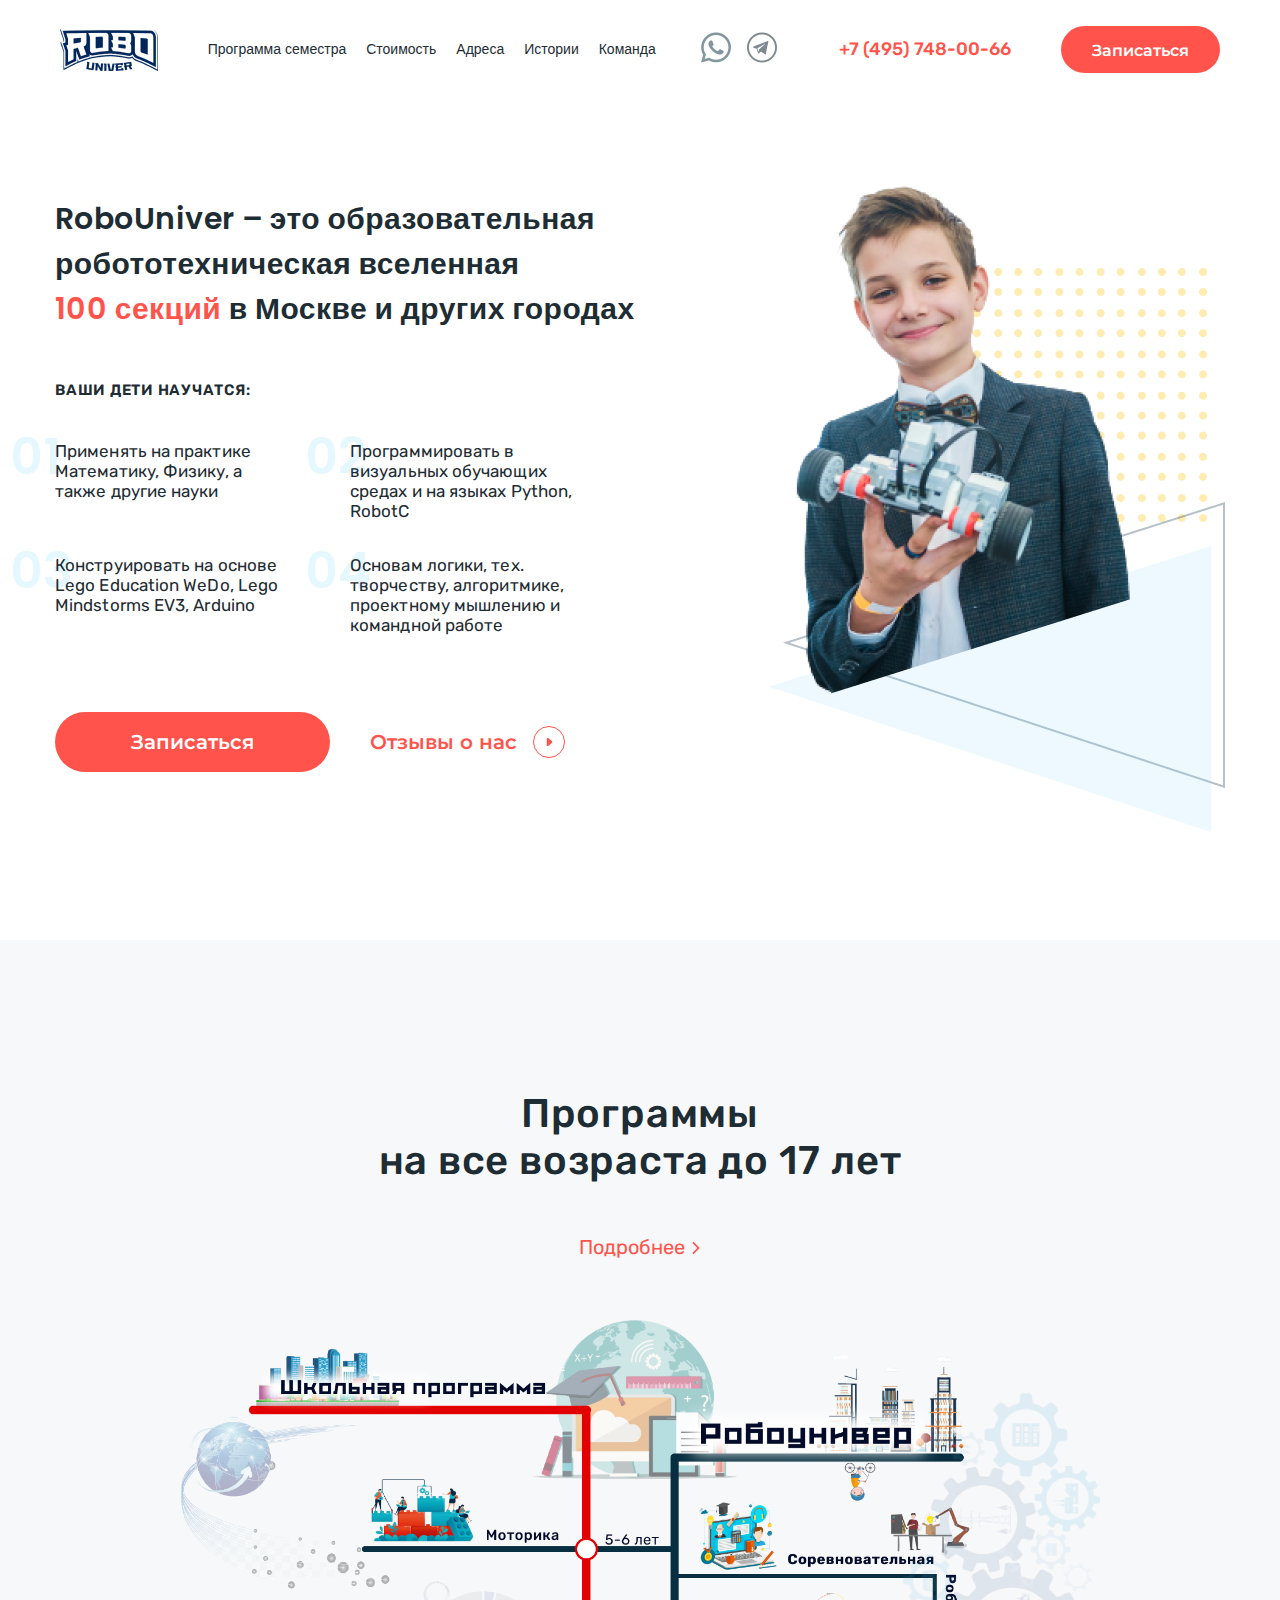
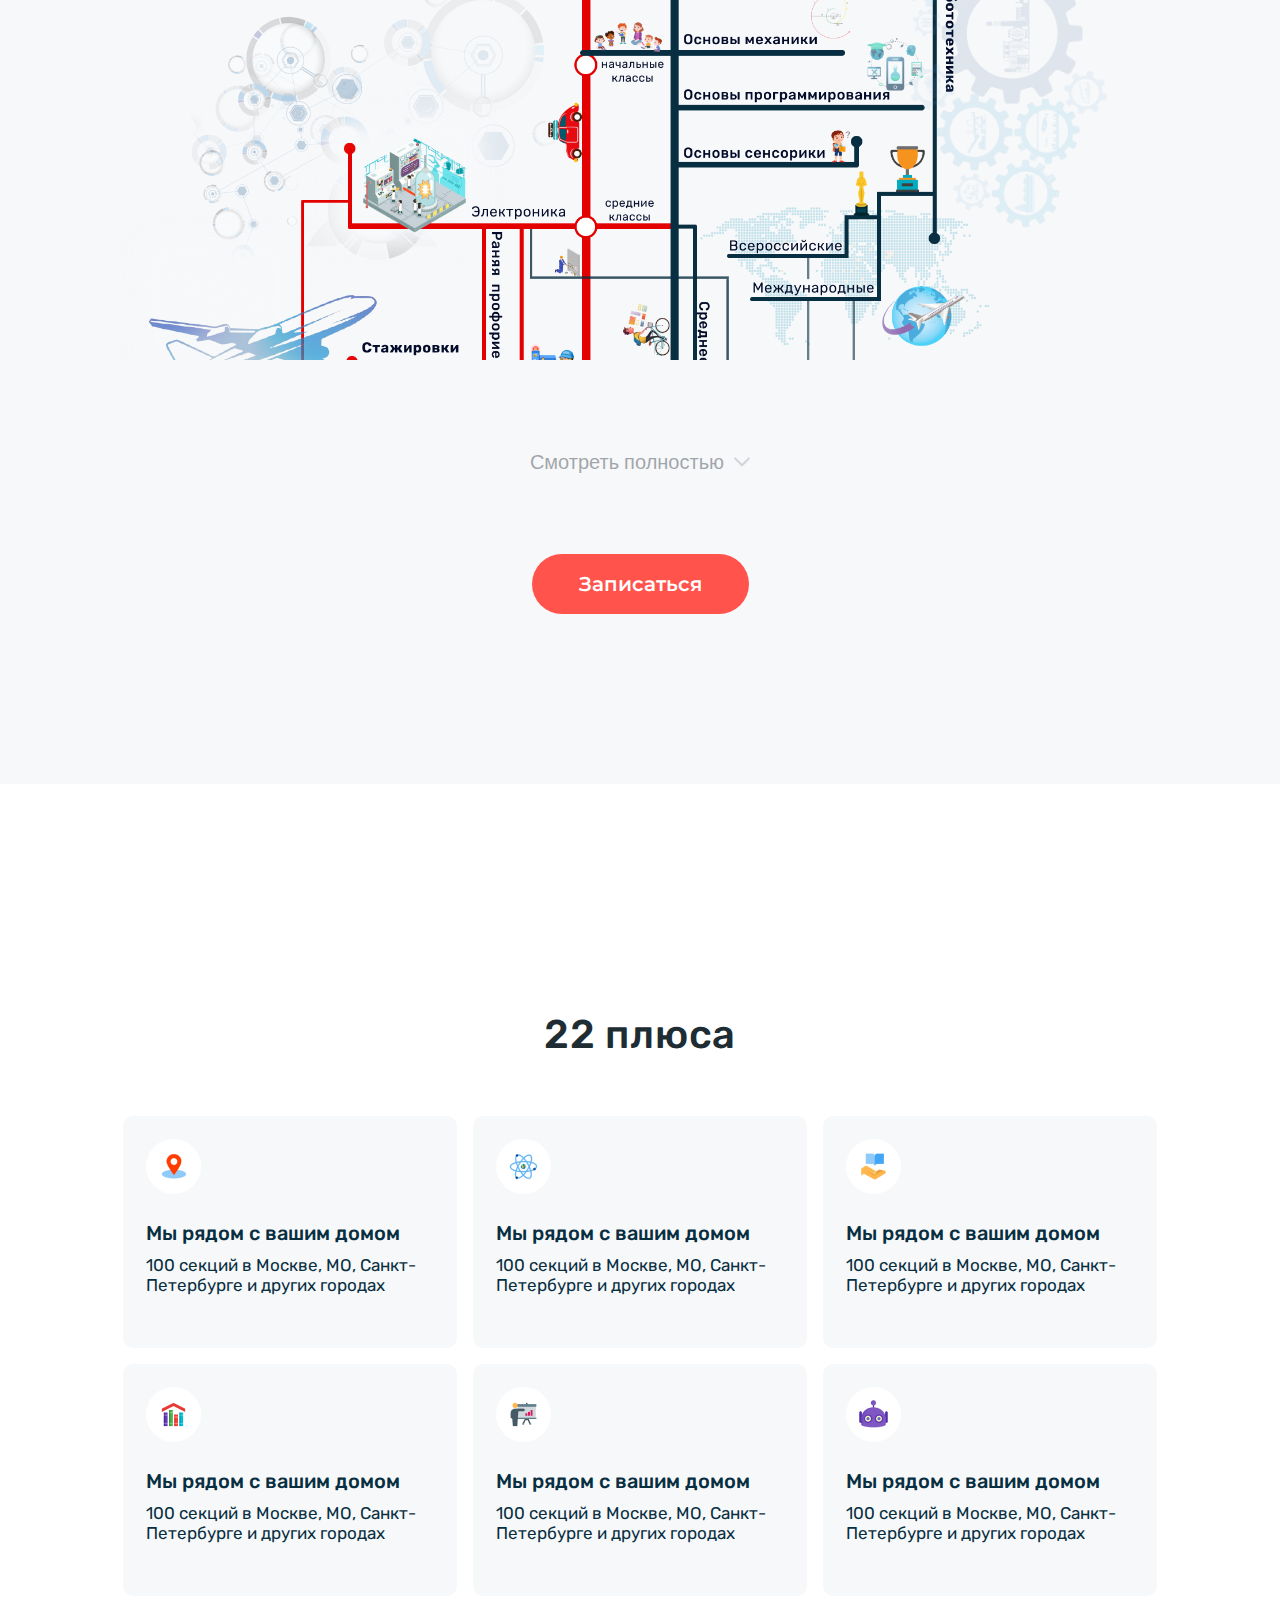
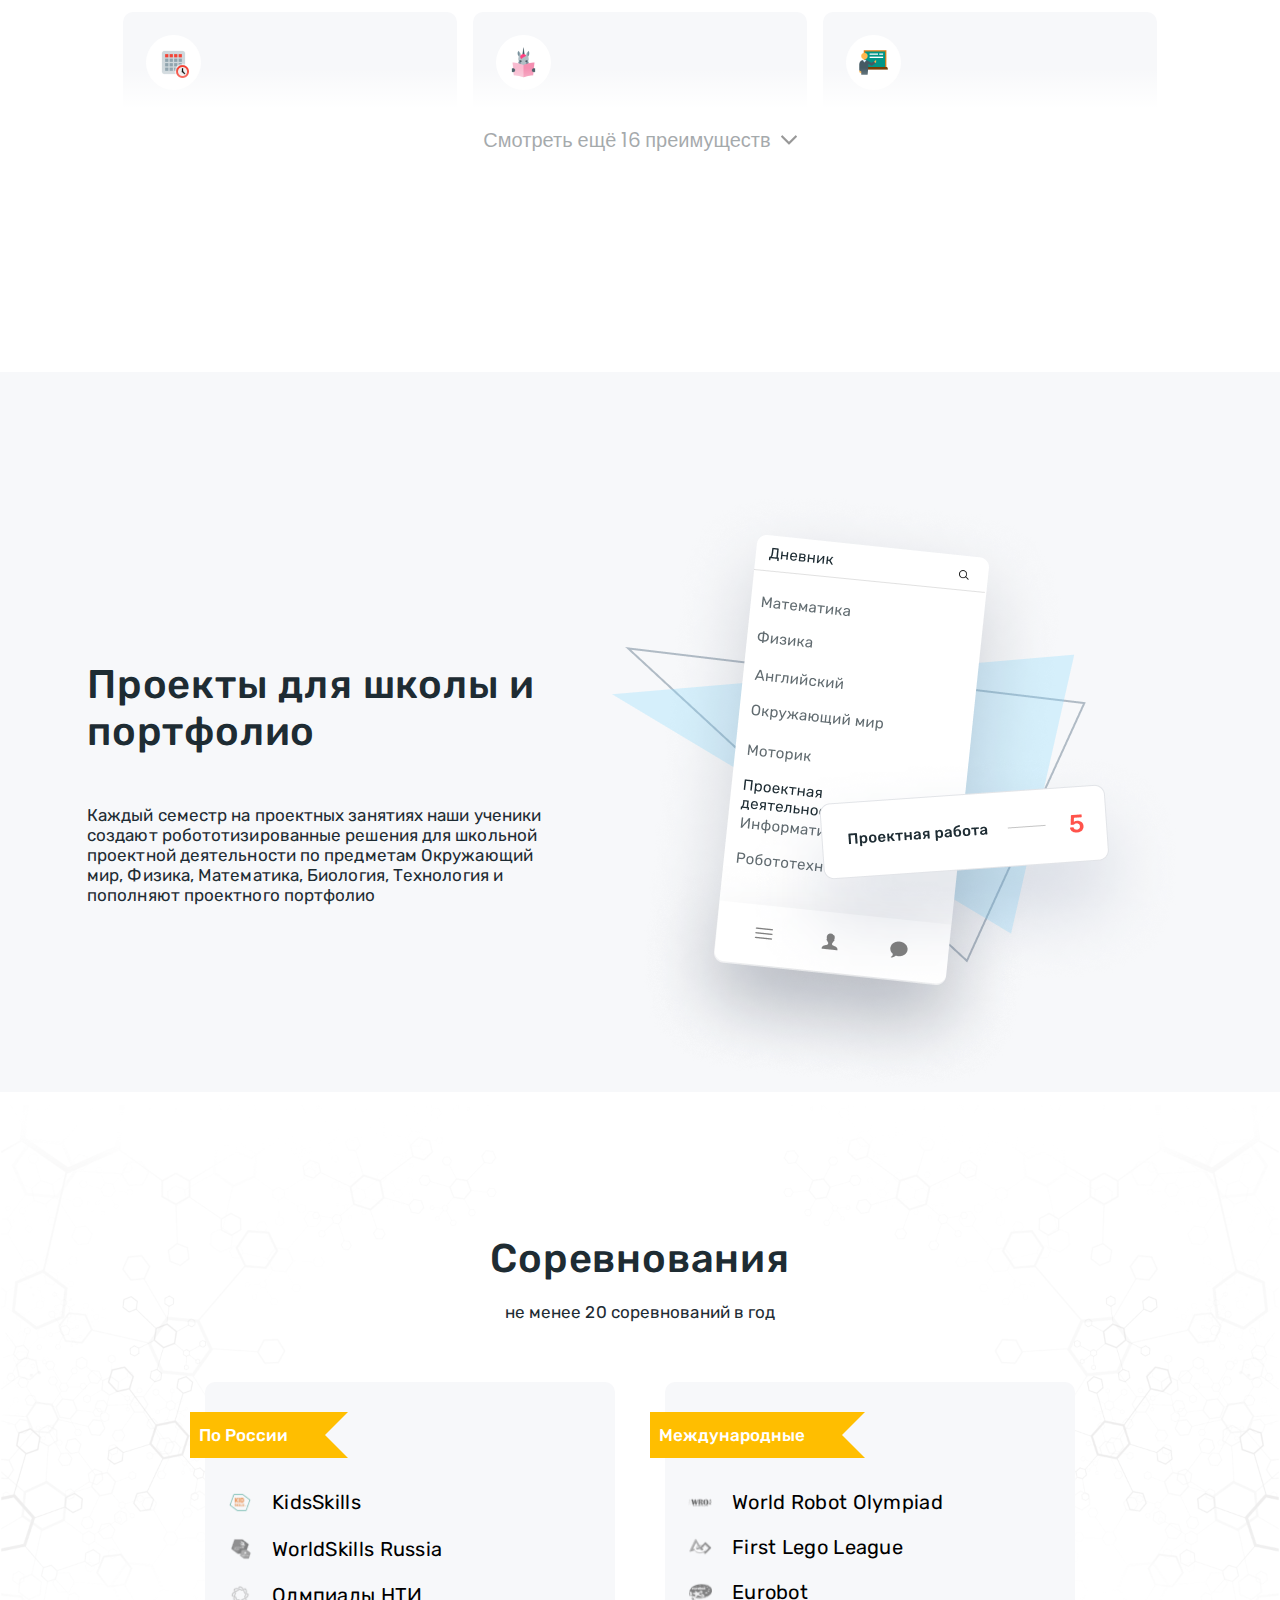
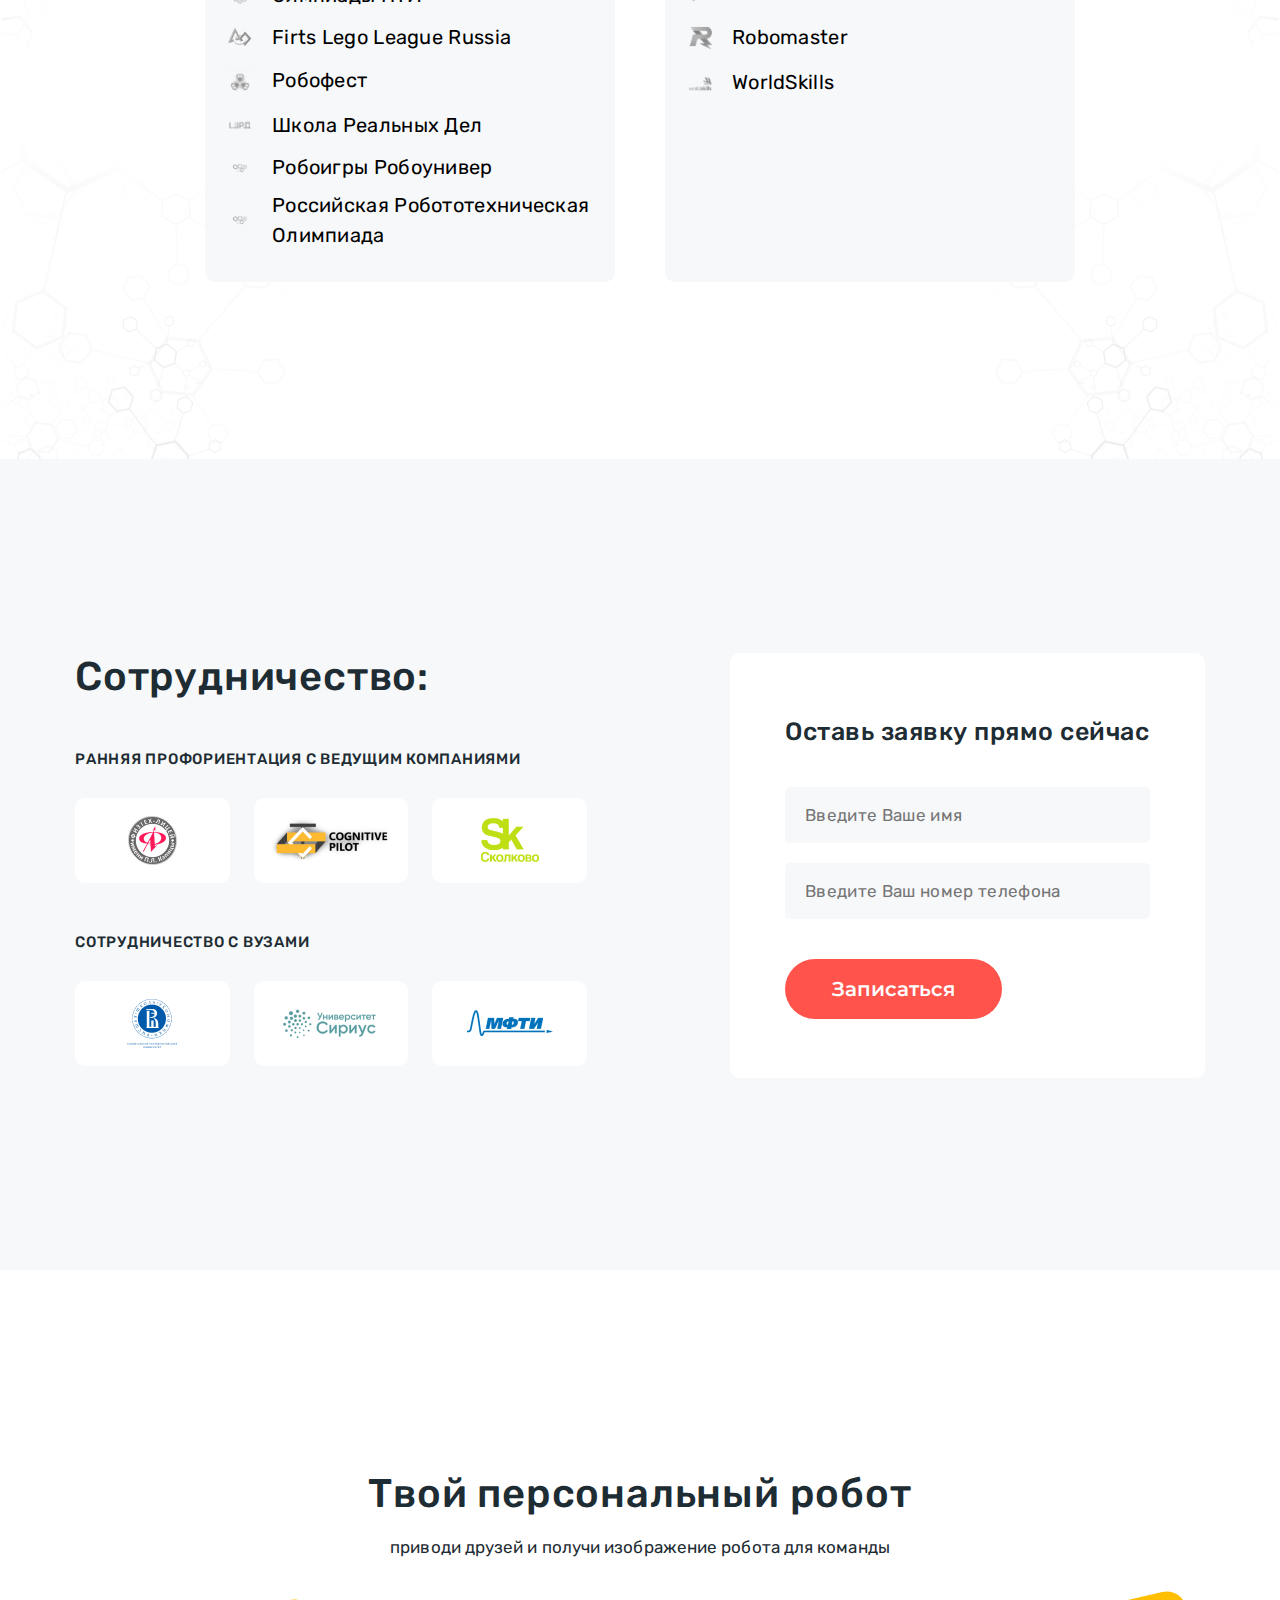
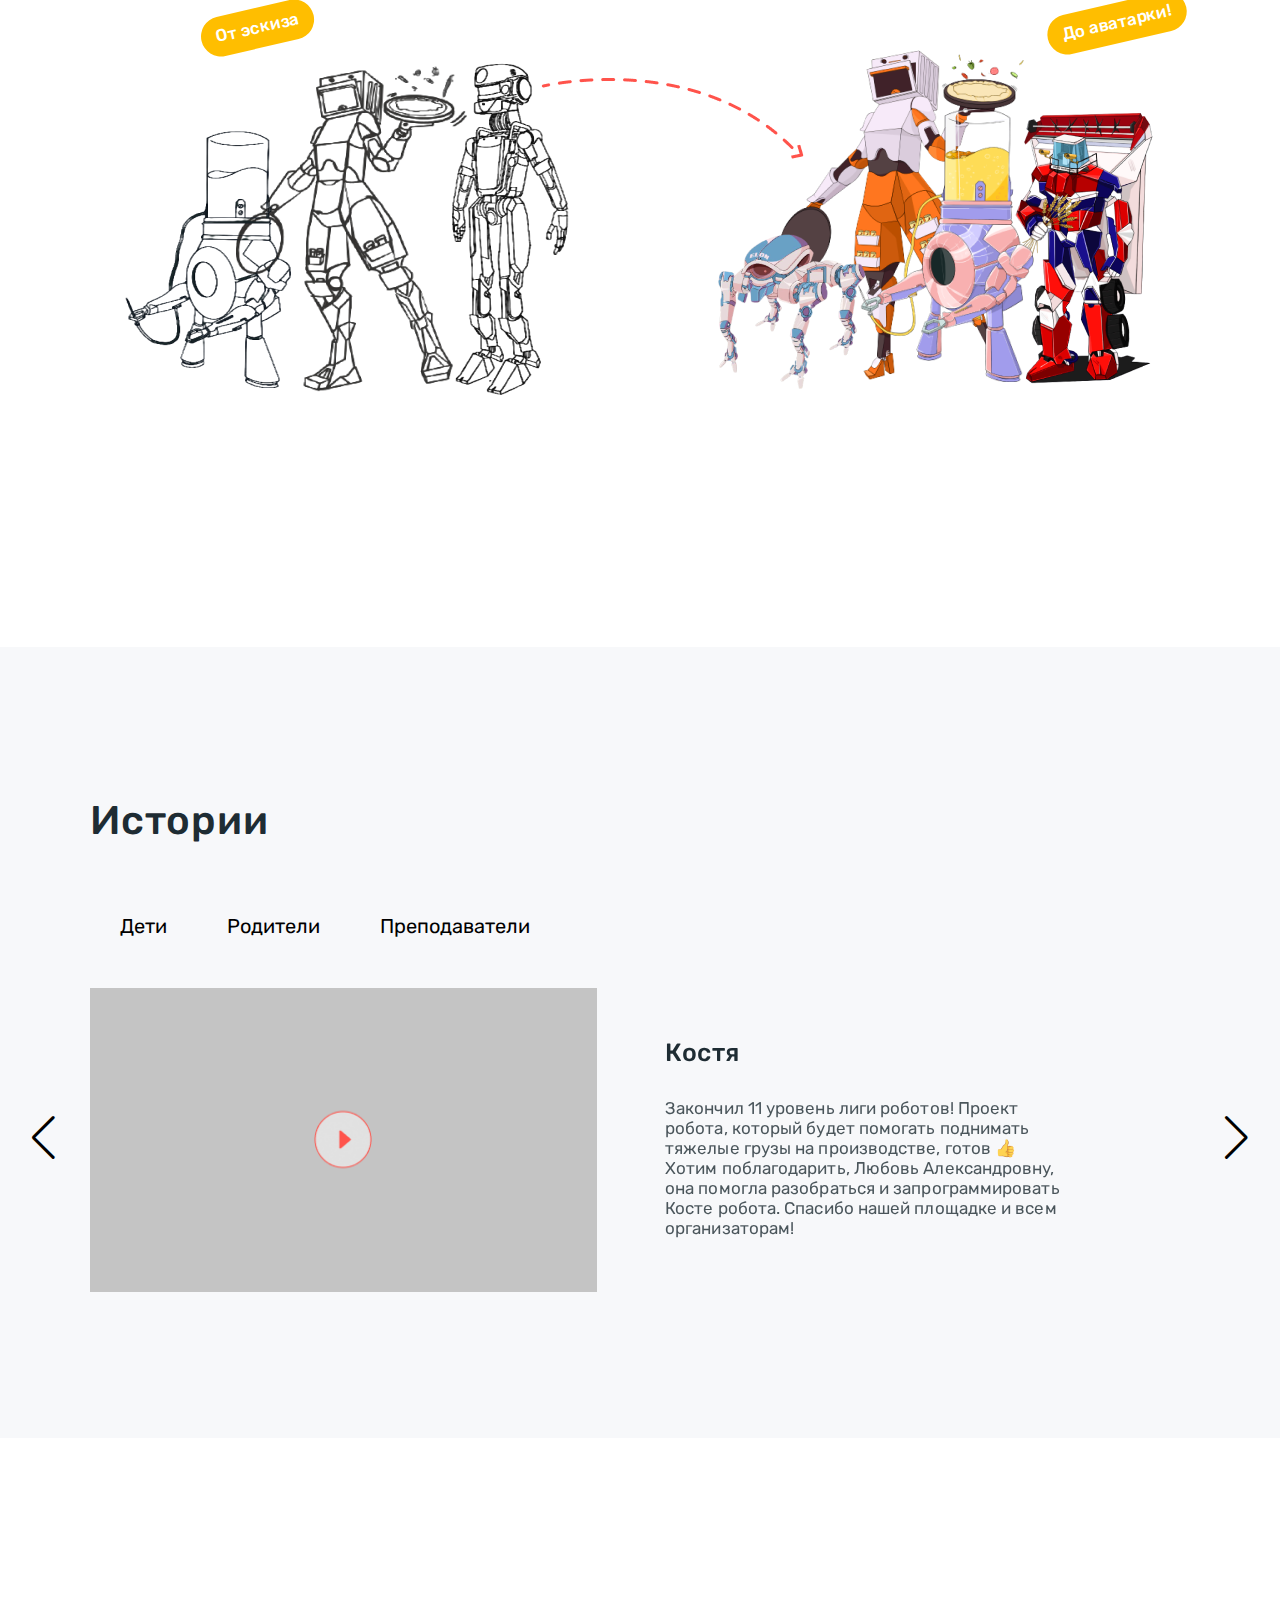
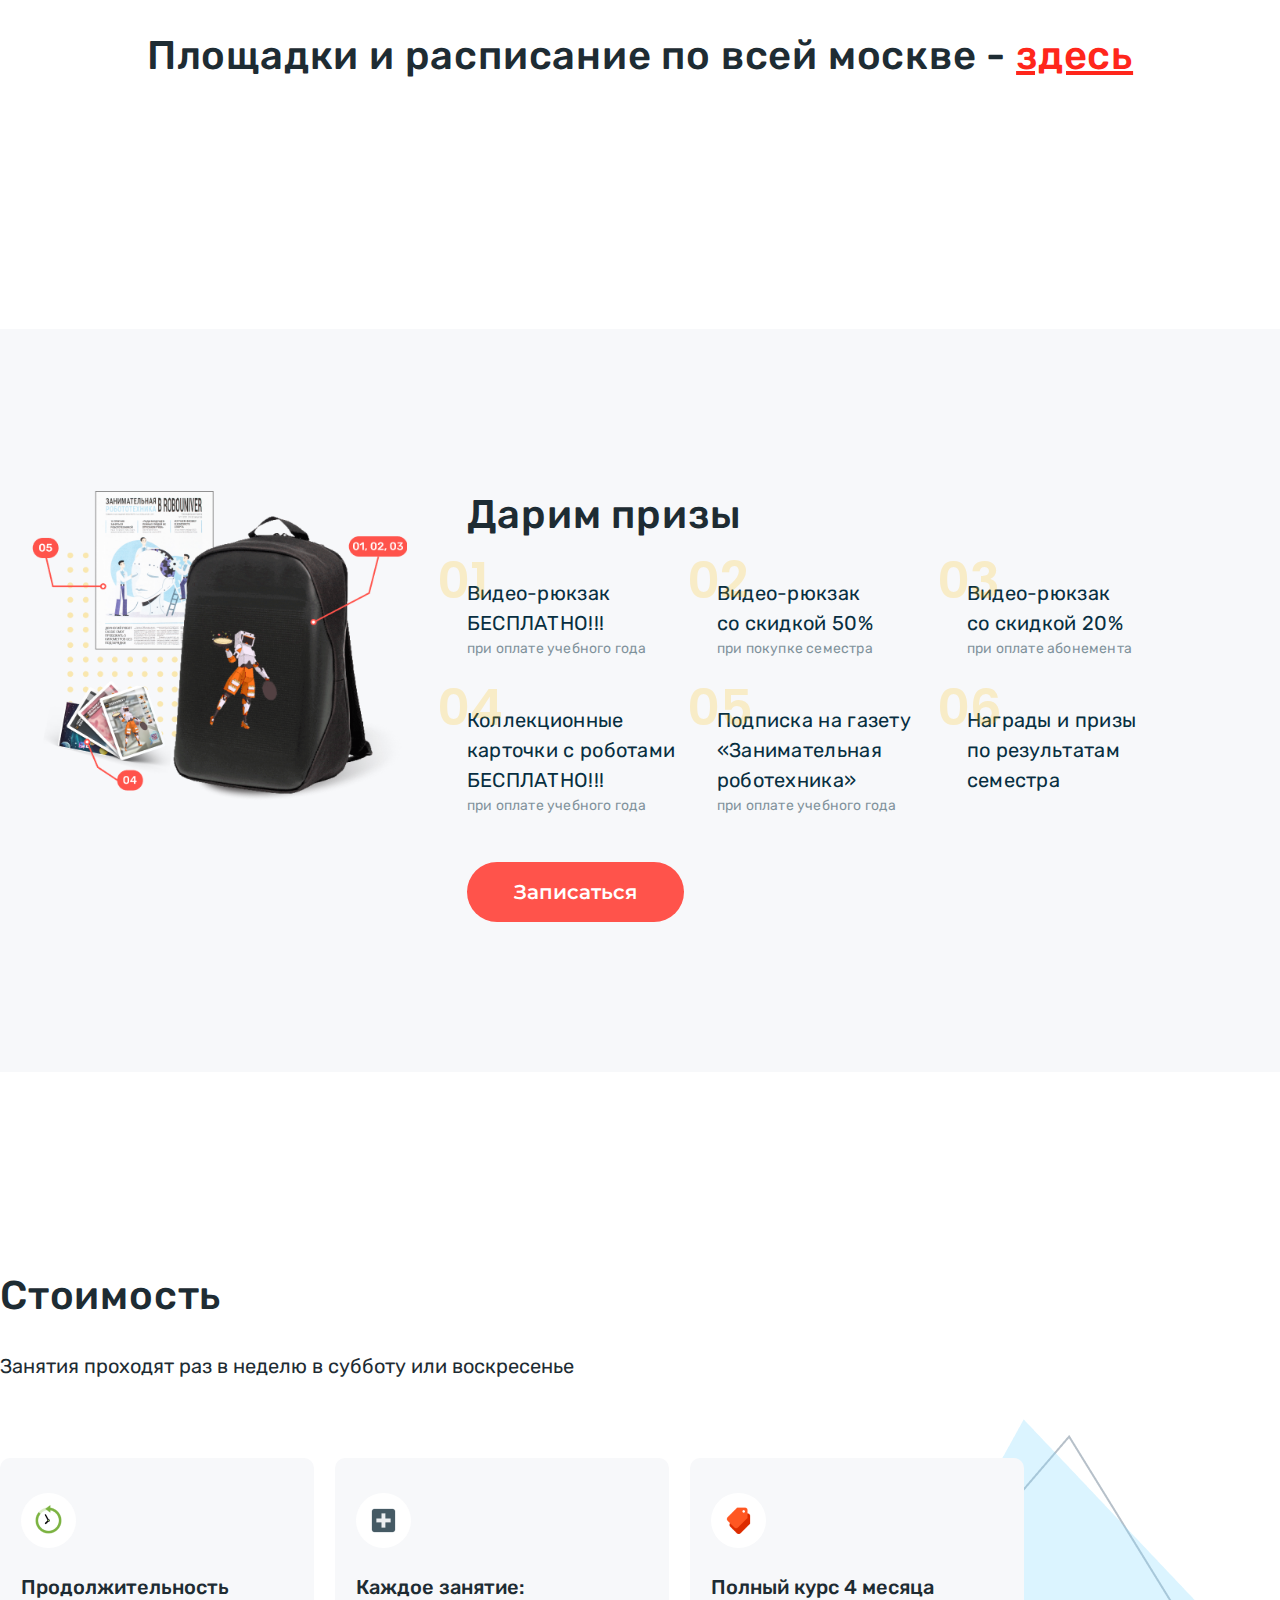
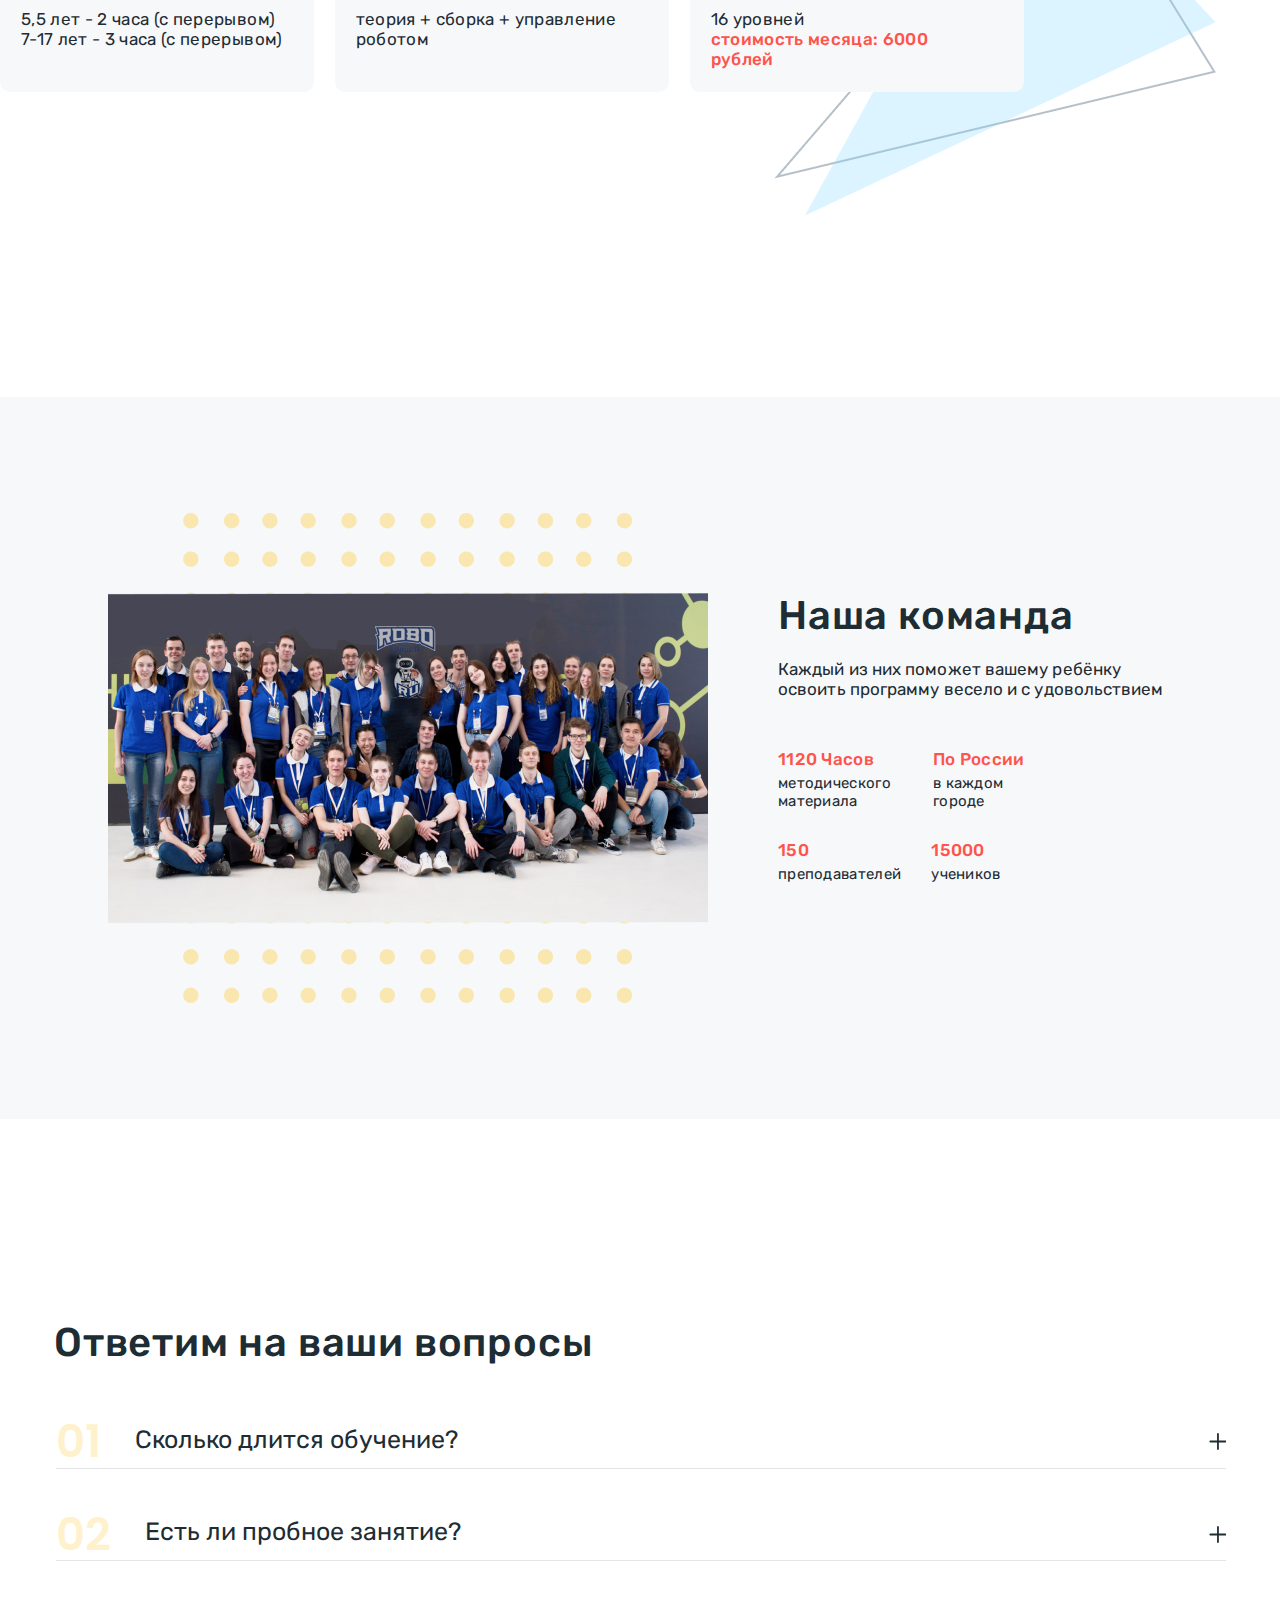
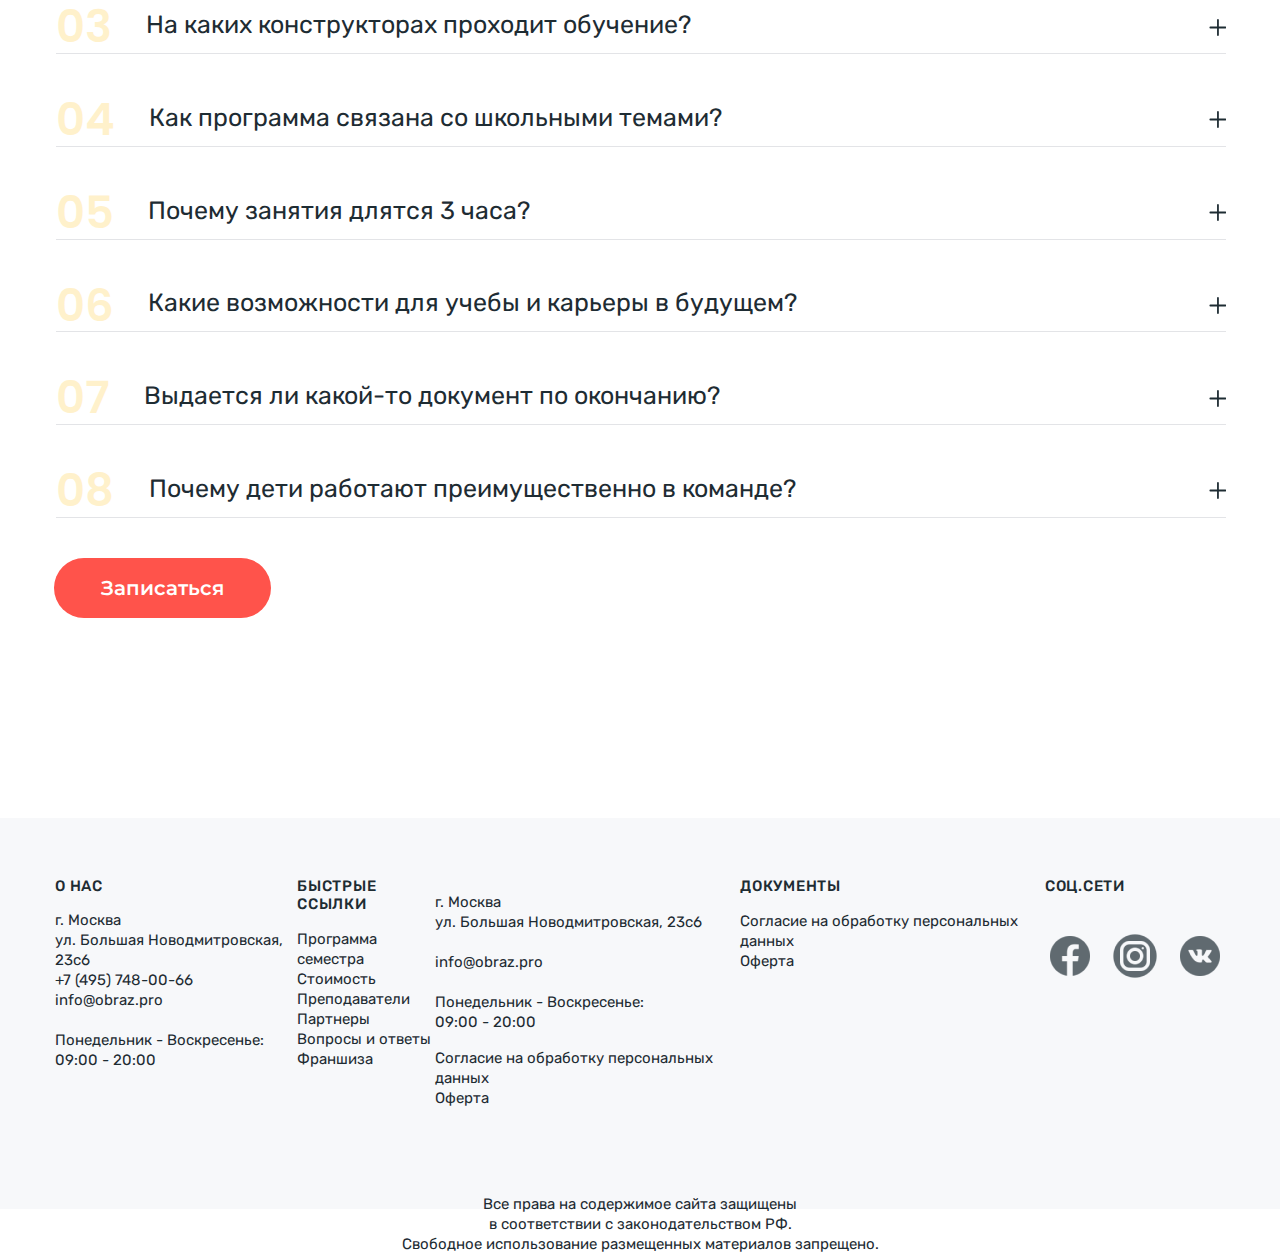
==== commit 39b7d486: "ipad adaptation" ====
--- a/index.html
+++ b/index.html
@@ -12,6 +12,7 @@
     <link rel="stylesheet" href="css/normalize.css">
     <link rel="stylesheet" href="css/style.css">
     <link rel="stylesheet" href="css/swiper-bundle.min.css">
+    <link rel="stylesheet" href="css/mobile-adaptive.css">
 
     <script defer src="js/jquery.js"></script>
     <script defer src="js/main.js"></script>
@@ -24,7 +25,7 @@
 <body>
     <header class="header">
         <div class="navbar">
-            <img src="img/logo.png" alt="logo">
+            <img class="img-adaptive" src="img/logo.png" alt="logo">
             <nav class="navbar__nav">
                 <ul class="navbar__menu">
                     <li class="navbar__items"><a href="http://">Программа семестра</a></li>
@@ -46,6 +47,37 @@
             <span class="header__tel">+7 (495) 748-00-66</span>
             <button class="header__button button">Записаться</button>
         </div>
+
+        <div class="mobile-navbar">
+            <img class="img-adaptive" src="img/logo.png" alt="logo">
+
+            <div class="mobile-navbar__social-links">
+                <a href="#">
+                    <img src="img/whatsapp.png" alt="">
+                </a>
+                <a href="#">
+                    <img src="img/telegram.png" alt="">
+                </a>
+            </div>
+            <span class="mobile-header__tel">+7 (495) 748-00-66</span>
+            <div class="mobile__menu-btn">
+                <span class="menu-btn__row row-1"></span>
+                <span class="menu-btn__row row-2"></span>
+                <span class="menu-btn__row row-3"></span>
+            </div>
+            <nav class="mobile-navbar__nav">
+                <ul class="mobile-navbar__menu">
+                    <li class="mobile-navbar__items"><a href="http://">Программа семестра</a></li>
+                    <li class="mobile-navbar__items"><a href="http://">Стоимость</a></li>
+                    <li class="mobile-navbar__items"><a href="http://">Адреса</a></li>
+                    <li class="mobile-navbar__items"><a href="http://">Истории</a></li>
+                    <li class="mobile-navbar__items"><a href="http://">Команда</a></li>
+                </ul>
+            </nav>
+        </div>
+
+
+
     </header>
 
     <main class="main">
@@ -81,7 +113,7 @@
                         </a>
                     </div>
                 </div>
-                <img src="/img/boy.png" alt="boy">
+                <img class="main-info__img img-adaptive" src="img/boy.png" alt="boy">
             </div>
         </section>
         <section class="programm">
@@ -311,7 +343,9 @@
 
             </div>
             <div class="pluses__see-all see-all_button">
-                <p class="pluses__see-all_text">Смотреть ещё 16 преимуществ</p>
+                <p class=" pluses__see-all_text pluses__desktop-version_text">Смотреть ещё 16 преимуществ</p>
+                <p class=" pluses__see-all_text pluses__mobile-version_text">Смотреть ещё 18 преимуществ</p>
+
                 <svg class="pluses__down-arrow icon" height="16px" width="16px">
                     <use xlink:href="img/icons.svg#arrowdown"></use>
                 </svg>
@@ -327,9 +361,7 @@
                         Каждый семестр на проектных занятиях наши ученики создают робототизированные решения для школьной проектной деятельности по предметам Окружающий мир, Физика, Математика, Биология, Технология и пополняют проектного портфолио
                     </p>
                 </div>
-                <div class="projects__image">
-                    <img src="img/diary.png" alt="diary">
-                </div>
+                <img class="projects__image" src="img/diary.png" alt="diary">
             </div>
         </section>
 
@@ -407,8 +439,8 @@
             <div class="robots__content">
                 <span class="robots__content-items first-item">От эскиза</span>
                 <span class="robots__content-items second-item">До аватарки!</span>
-                <span class="robots__array"><img src="img/robots-array.png" alt=""></span>
-                <img src="img/robots.png" alt="robots">
+                <span class="robots__array"><img class="img-adaptive" src="img/robots-array.png" alt="robots-array"></span>
+                <img class="img-adaptive" src="img/robots.png" alt="robots">
             </div>
         </section>
 
@@ -426,7 +458,7 @@
                         <div class="swiper-wrapper">
                             <div class="stories__swiper swiper-slide">
                                 <div class="stories__swiper-video">
-                                    <img src="img/play.png" alt="play">
+                                    <img class="stories__siper-video_img img-adaptive" src="img/stories-video.png" alt="play">
                                 </div>
                                 <div class="stories__video-info">
                                     <h5 class="stories__video-title">Костя</h5>
@@ -438,7 +470,7 @@
                             </div>
                             <div class="stories__swiper swiper-slide">
                                 <div class="stories__swiper-video">
-                                    <img src="img/play.png" alt="play">
+                                    <img class="stories__siper-video_img img-adaptive" src="img/stories-video.png" alt="play">
                                 </div>
                                 <div class="stories__video-info">
                                     <h5 class="stories__video-title">Костя</h5>
@@ -450,7 +482,7 @@
                             </div>
                             <div class="stories__swiper swiper-slide">
                                 <div class="stories__swiper-video">
-                                    <img src="img/play.png" alt="play">
+                                    <img class="stories__siper-video_img img-adaptive" src="img/stories-video.png" alt="play">
                                 </div>
                                 <div class="stories__video-info">
                                     <h5 class="stories__video-title">Костя</h5>
@@ -477,15 +509,15 @@
             <div class="map-section__body">
                 <h1 class="map-section__title title">Площадки и расписание по всей москве - <a class="map__title-link" href="#">здесь</a></h1>
                 <div class="map-section__map">
-                    <script type="text/javascript" charset="utf-8" async src="https://api-maps.yandex.ru/services/constructor/1.0/js/?um=constructor%3Aacc5e6828aaca48696fc4d1f5f14df7027d12143c9ea094d215718b4cf79ed2e&amp;width=1170&amp;height=500&amp;lang=ru_RU&amp;scroll=true">
-                    </script>
+
+                    <script type="text/javascript" charset="utf-8" async src="https://api-maps.yandex.ru/services/constructor/1.0/js/?um=constructor%3Aacc5e6828aaca48696fc4d1f5f14df7027d12143c9ea094d215718b4cf79ed2e&amp;width=100%25&amp;height=442&amp;lang=ru_RU&amp;scroll=true"></script>
                 </div>
             </div>
         </section>
 
         <section class="gifts">
             <div class="gifts__body">
-                <img src="img/bag.png" alt="bag">
+                <img class="gifts__img img-adaptive" src="img/bag.png" alt="bag">
                 <div class="gifts__lsit-block">
                     <h1 class="gifts__title title">Дарим призы</h1>
                     <div class="gifts__item-table">
@@ -574,7 +606,7 @@
         <section class="our-team">
             <div class="our-team__body">
                 <div class="our-team__image-block">
-                    <img src="img/ourteam.png" alt="our-team">
+                    <img class="img-adaptive" src="img/ourteam.png" alt="our-team">
                 </div>
 
                 <div class="our-team__info">
@@ -672,6 +704,21 @@
                         <li class="footer__fast-link"><a href="#">Франшиза</a></li>
                     </ul>
                 </div>
+
+
+
+                <div class="mobile-footer__about-us">
+                    <p class="footer__text">г. Москва <br> ул. Большая Новодмитровская, 23c6 <br><br> info@obraz.pro <br><br> Понедельник - Воскресенье: <br> 09:00 - 20:00</p>
+                    <ul class="mobile-footer__documents-menu">
+                        <li class="footer_document-link"><a href="#">Согласие на обработку персональных данных</a></li>
+                        <li class="footer_document-link"><a href="#">Оферта</a></li>
+                    </ul>
+                </div>
+
+
+
+
+
                 <div class="footer__documents">
                     <h5 class="footer__title">ДОКУМЕНТЫ</h5>
                     <ul class="footer__documents-menu">
@@ -681,6 +728,7 @@
                 </div>
                 <div class="footer__social-network">
                     <h5 class="footer__title">СОЦ.СЕТИ</h5>
+                    <p class="footer__social-network-tel"> +7 (495) 748-00-66 <br></p>
                     <ul class="footer__social-network-menu">
                         <li class="footer__social-network-link">
                             <a href="#"><img src="img/footerfb.png" alt="facebook"></a>
--- a/css/style.css
+++ b/css/style.css
@@ -6,10 +6,17 @@
     body {
         max-width: 1920px;
         margin: 0 auto;
+        padding: 0;
         position: relative;
-        padding-top: 23px;
+        /* overflow-x: hidden; */
     }
     /* universal styles */
+    
+    .img-adaptive {
+        width: auto;
+        height: 100%;
+        overflow: hidden;
+    }
     
     .button {
         cursor: pointer;
@@ -42,11 +49,123 @@
         color: #1E2C33;
     }
     /* end of universal styles */
+    /* mobile navbar  */
+    
+    .mobile-navbar {
+        display: none;
+        background: #F7F8FA;
+        max-height: 68px;
+        margin: 0 auto;
+        align-items: center;
+        max-width: 1170px;
+        padding: 13px 50px;
+        position: relative;
+    }
+    
+    .mobile-navbar__nav {
+        position: absolute;
+        top: 55px;
+        right: 70px;
+    }
+    
+    .mobile-navbar__social-links {
+        margin-left: auto;
+    }
+    
+    .mobile-navbar__social-links a {
+        margin-left: 15px;
+        text-decoration: none;
+    }
+    
+    .mobile-navbar__menu {
+        list-style: none;
+        display: flex;
+        flex-direction: column;
+        align-items: flex-start;
+        padding: 0;
+    }
+    
+    .mobile-navbar__items {
+        text-align: left;
+        width: 100%;
+        background: #F7F8FA;
+        border-bottom: 2px solid #1E2C33;
+        border-radius: 10px;
+        padding: 5px 40px 5px 10px;
+        /* margin-bottom: 2px; */
+    }
+    
+    .mobile-navbar__items a {
+        display: inline-block;
+        text-decoration: none;
+        color: #1E2C33;
+        font-weight: 500;
+        font-size: 16px;
+        line-height: 21px;
+        width: 100%;
+        height: 100%;
+    }
+    
+    .mobile-navbar__items a:hover {
+        transition: 0.3s;
+        color: #FF534B;
+    }
+    
+    .mobile-header__tel {
+        font-family: 'Rubik', sans-serif;
+        font-style: normal;
+        font-weight: 500;
+        font-size: 18px;
+        line-height: 21px;
+        color: #FF534B;
+        margin-left: 52px;
+        margin-left: 20px;
+    }
+    
+    .mobile__menu-btn {
+        width: 19px;
+        height: 12px;
+        display: flex;
+        flex-direction: column;
+        justify-content: space-between;
+        overflow-x: clip;
+        cursor: pointer;
+        margin-left: 20px;
+    }
+    
+    .menu-btn__row {
+        height: 2px;
+        width: 19px;
+        border-radius: 50px;
+        background-color: #1E2C33;
+    }
+    
+    .row-1-animation {
+        transition: 0.5s;
+        transform: rotate(45deg) translateY(5px) translateX(2px);
+    }
+    
+    .row-2-animation {
+        transition: 0.5s;
+        transform: translateX(-20px);
+    }
+    
+    .row-3-animation {
+        transition: 0.5s;
+        transform: rotate(-45deg) translateY(-5px) translateX(2px);
+    }
+    
+    .row-animation-none {
+        transition: 0.5s;
+        transform: none
+    }
+    /* end mobile navbar  */
     
     .header {
         width: 100%;
         margin: 0 auto;
         text-align: center;
+        padding-top: 23px;
     }
     
     .navbar {
@@ -54,16 +173,17 @@
         max-height: 68px;
         margin: 0 auto;
         align-items: center;
-        justify-content: center;
+        justify-content: space-around;
         max-width: 1170px;
     }
     
-    .fixed-header {
+    .fixed-navbar {
         position: fixed;
         top: 0;
         width: 100%;
         background: #fff;
         z-index: 10;
+        padding-top: 0;
     }
     
     .navbar__menu {
@@ -78,6 +198,15 @@
         font-weight: 500;
         font-size: 14px;
         line-height: 21px;
+    }
+    
+    .navbar__items a:hover {
+        transition: 0.3s;
+        color: #FF534B;
+    }
+    
+    .navbar__social-links {
+        display: flex;
     }
     
     .navbar__social-links a {
@@ -125,12 +254,13 @@
         max-width: 1170px;
         margin: 0 auto;
         margin-top: 100px;
+        margin-bottom: 108px;
         max-height: 885px;
     }
     
     .main-info__left-side {
         max-width: 630px;
-        margin-right: 121px;
+        margin-right: auto;
     }
     
     .main-info__title {
@@ -271,7 +401,7 @@
         height: 700px;
     }
     
-    .see-all_opened {
+    .programm__see-all_opened {
         transition: all 1s ease-in;
         height: 2000px;
     }
@@ -383,8 +513,17 @@
         height: 600px;
     }
     
+    .pluses__see-all_opened {
+        transition: all 1s ease-in;
+        height: 2000px;
+    }
+    
     .pluses__down-arrow {
         margin-left: 10px;
+    }
+    
+    .pluses__mobile-version_text {
+        display: none;
     }
     /* project */
     
@@ -426,6 +565,7 @@
         padding-top: 143px;
         padding-bottom: 177px;
         max-height: 1047px;
+        background-size: contain;
     }
     
     .event__title-block {
@@ -679,7 +819,7 @@
     .second-item {
         position: absolute;
         top: 10px;
-        right: -6px;
+        right: -0.1%;
         transform: rotate(-13deg);
     }
     /* stories */
@@ -731,18 +871,10 @@
     }
     
     .stories__swiper {
-        max-height: 300px;
-        max-width: 1100px;
         display: flex;
     }
     
     .stories__swiper-video {
-        width: 500px;
-        height: 300px;
-        display: flex;
-        align-items: center;
-        justify-content: center;
-        background: #C4C4C4;
         flex: 1;
     }
     
@@ -821,8 +953,12 @@
     }
     
     .gifts__lsit-block {
+        flex: 2;
         margin-left: 60px;
-        max-height: 443px;
+    }
+    
+    .gifts__img {
+        flex: 1;
     }
     
     .gifts__title {
@@ -1204,6 +1340,13 @@
         max-height: 110px;
     }
     
+    .footer__social-network-tel {
+        display: none;
+        font-weight: bold;
+        font-size: 8px;
+        line-height: 9px;
+    }
+    
     .footer__social-network-menu {
         display: flex;
         align-items: center;
--- a/css/mobile-adaptive.css
+++ b/css/mobile-adaptive.css
@@ -0,0 +1,255 @@
+/* mobile adaptive  */
+
+
+/* // X-Small devices (portrait phones, less than 576px) */
+
+@media (max-width: 575.98px) {}
+
+
+/* // Small devices (landscape phones, less than 768px) */
+
+@media (max-width: 767.98px) {}
+
+@media (max-width: 959.98px) {
+    .pluses__see-all_closed {
+        height: 750px;
+    }
+    .pluses__mobile-version_text {
+        display: block;
+    }
+    .pluses__desktop-version_text {
+        display: none;
+    }
+    .pluses__see-all_opened {
+        height: 2800px;
+    }
+    .projects__info-container {
+        flex: 1;
+    }
+    .projects__image {
+        flex: 1;
+        overflow: hidden;
+        width: 100%;
+        height: auto;
+    }
+    .projects__title {
+        line-height: 28px;
+        font-size: 28px;
+    }
+    .event__container {
+        padding: 0 20px;
+    }
+    .event__block {
+        max-width: 340px;
+        max-height: 100%;
+    }
+    .gifts__body {
+        flex-direction: column-reverse;
+    }
+    .gifts__lsit-block {
+        margin: 0;
+    }
+    .gifts__item {
+        margin-right: auto;
+    }
+    .price {
+        max-height: none;
+    }
+    .price__body {
+        text-align: center;
+        background-image: none;
+        padding-top: 100px;
+        padding-bottom: 100px;
+    }
+    .price__items-row {
+        flex-direction: column;
+        align-items: center;
+        padding: 0 50px;
+    }
+    .price__item {
+        max-width: none;
+        width: 100%;
+        margin: 0;
+        padding: 0 100px;
+        padding-top: 30px;
+        margin-bottom: 30px;
+        position: relative;
+    }
+    .price__item-logo {
+        position: absolute;
+        top: -25px;
+        left: 44%;
+        background: none;
+    }
+    .our-team {
+        padding: 0px 0px 100px 0px;
+        max-height: none;
+    }
+    .our-team__body {
+        max-height: none;
+        flex-direction: column-reverse;
+    }
+    .our-team__info {
+        max-width: 550px;
+    }
+    .our-team__text-block {
+        max-width: none;
+        flex-wrap: nowrap;
+    }
+    .our-team__image-block {
+        margin: 0 auto;
+    }
+    .footer {
+        background-color: #29424E;
+        max-height: none;
+    }
+    .footer p,
+    .footer a {
+        color: #ECECEC;
+    }
+    .footer__body {}
+    .footer__title,
+    .footer__fast-links,
+    .footer__about-us,
+    .footer__documents {
+        display: none;
+    }
+    .footer__social-network-tel {
+        display: block;
+    }
+}
+
+@media (max-width: 1023.98px) {
+    .mobile-navbar {
+        display: flex;
+    }
+    .navbar {
+        display: none;
+    }
+    .main-info__img {
+        display: none;
+    }
+    .main-info__text-block {
+        background-image: url(../img/dotbg-small.png);
+        background-repeat: no-repeat;
+        background-position: top right;
+        background-origin: content-box;
+        background-size: initial;
+        background-size: 40%;
+    }
+    .pluses__content {
+        justify-content: center;
+    }
+    .pluses__item {
+        max-width: 300px;
+        margin: 8px 10px;
+    }
+    .partnership {
+        max-height: none;
+        padding-top: 100px;
+        padding-bottom: 100px;
+    }
+    .partnership__container {
+        flex-direction: column;
+        align-items: center;
+    }
+    .partnership__request-block {
+        margin: 0 auto;
+        margin-top: 50px;
+    }
+    .stories {
+        max-height: none;
+    }
+    .stories__slider-body {
+        max-height: none;
+    }
+    .stories__swiper {
+        align-items: center;
+    }
+    .stories__siper-video_img {
+        width: 100%;
+        height: auto;
+    }
+    .stories__video-info {
+        padding: 0px 10px 0px 50px;
+    }
+    .stories__video-subtitle {
+        max-height: none;
+    }
+    .gifts__button {
+        display: none;
+    }
+    .gifts__img {
+        padding-top: 50px;
+    }
+}
+
+
+/* // Large devices (desktops, less than 1200px) */
+
+@media (max-width: 1260.98px) {
+    body {
+        overflow-x: hidden;
+    }
+    .navbar,
+    .main-info__text-block,
+    /* .pluses__content, */
+    .projects__container,
+    /* .event__container, */
+    .partnership__container,
+    .robots__content,
+    .stories__block,
+    .map-section__body,
+    .gifts__body,
+    .price__body,
+    .our-team__body,
+    .questions__body,
+    .footer__body {
+        padding-left: 50px;
+        padding-right: 50px;
+    }
+    .navbar__menu {
+        padding: 0;
+        margin-left: 10px;
+    }
+    .navbar__items a {
+        font-size: 12px;
+    }
+    .header__tel {
+        margin-left: 15px;
+        font-size: 14px;
+    }
+    .header__button {
+        font-size: 14px;
+        padding: 8px 20px;
+        margin-left: 15px;
+    }
+    .programm__dynamic-row {
+        padding-top: 0;
+    }
+    .programm__see-all_opened {
+        transition: all 1s ease-in;
+        height: 1300px;
+    }
+    .stories__block {
+        padding: 0 60px;
+    }
+    .gifts {
+        max-height: 100%;
+    }
+    .gifts__body {
+        align-items: center;
+    }
+    .price__items-row,
+    .price__item {
+        max-height: none;
+    }
+    .our-team__info {
+        margin-left: 10px
+    }
+}
+
+
+/* // X-Large devices (large desktops, less than 1400px) */
+
+@media (max-width: 1399.98px) {}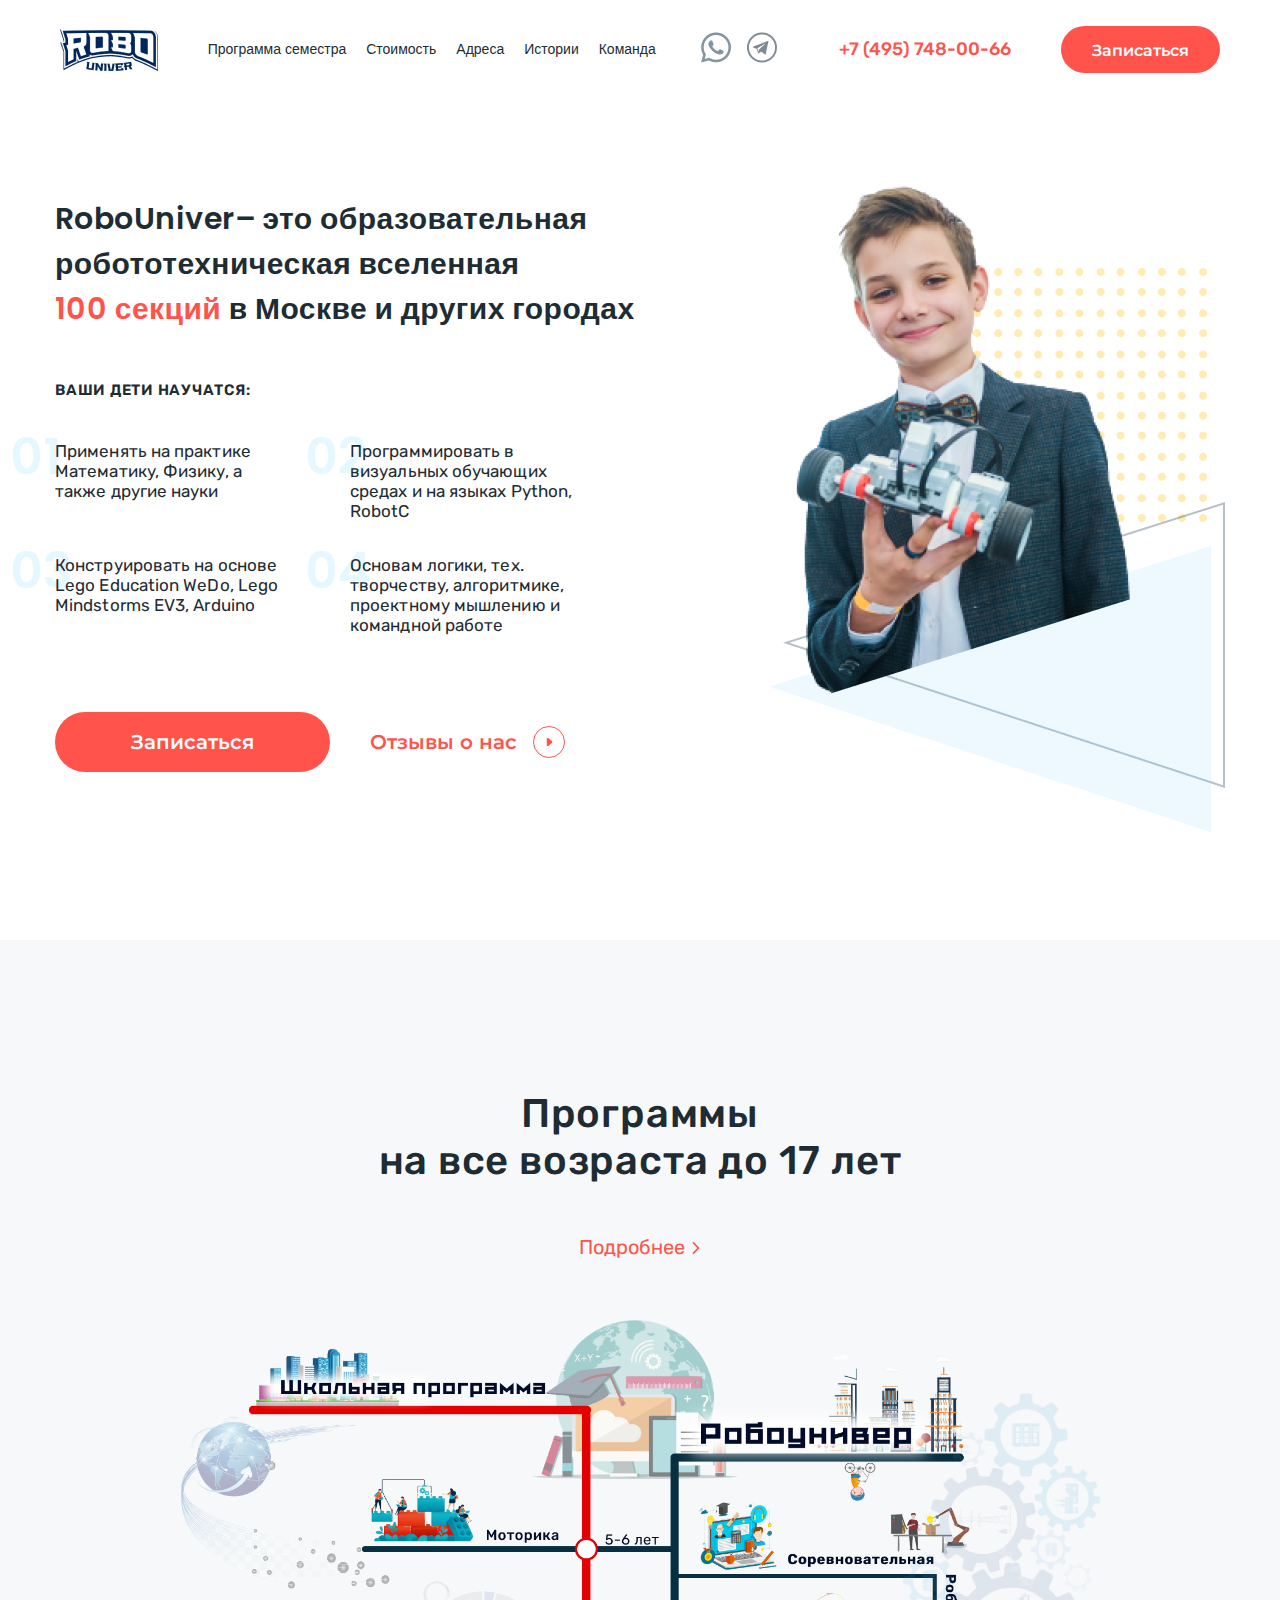
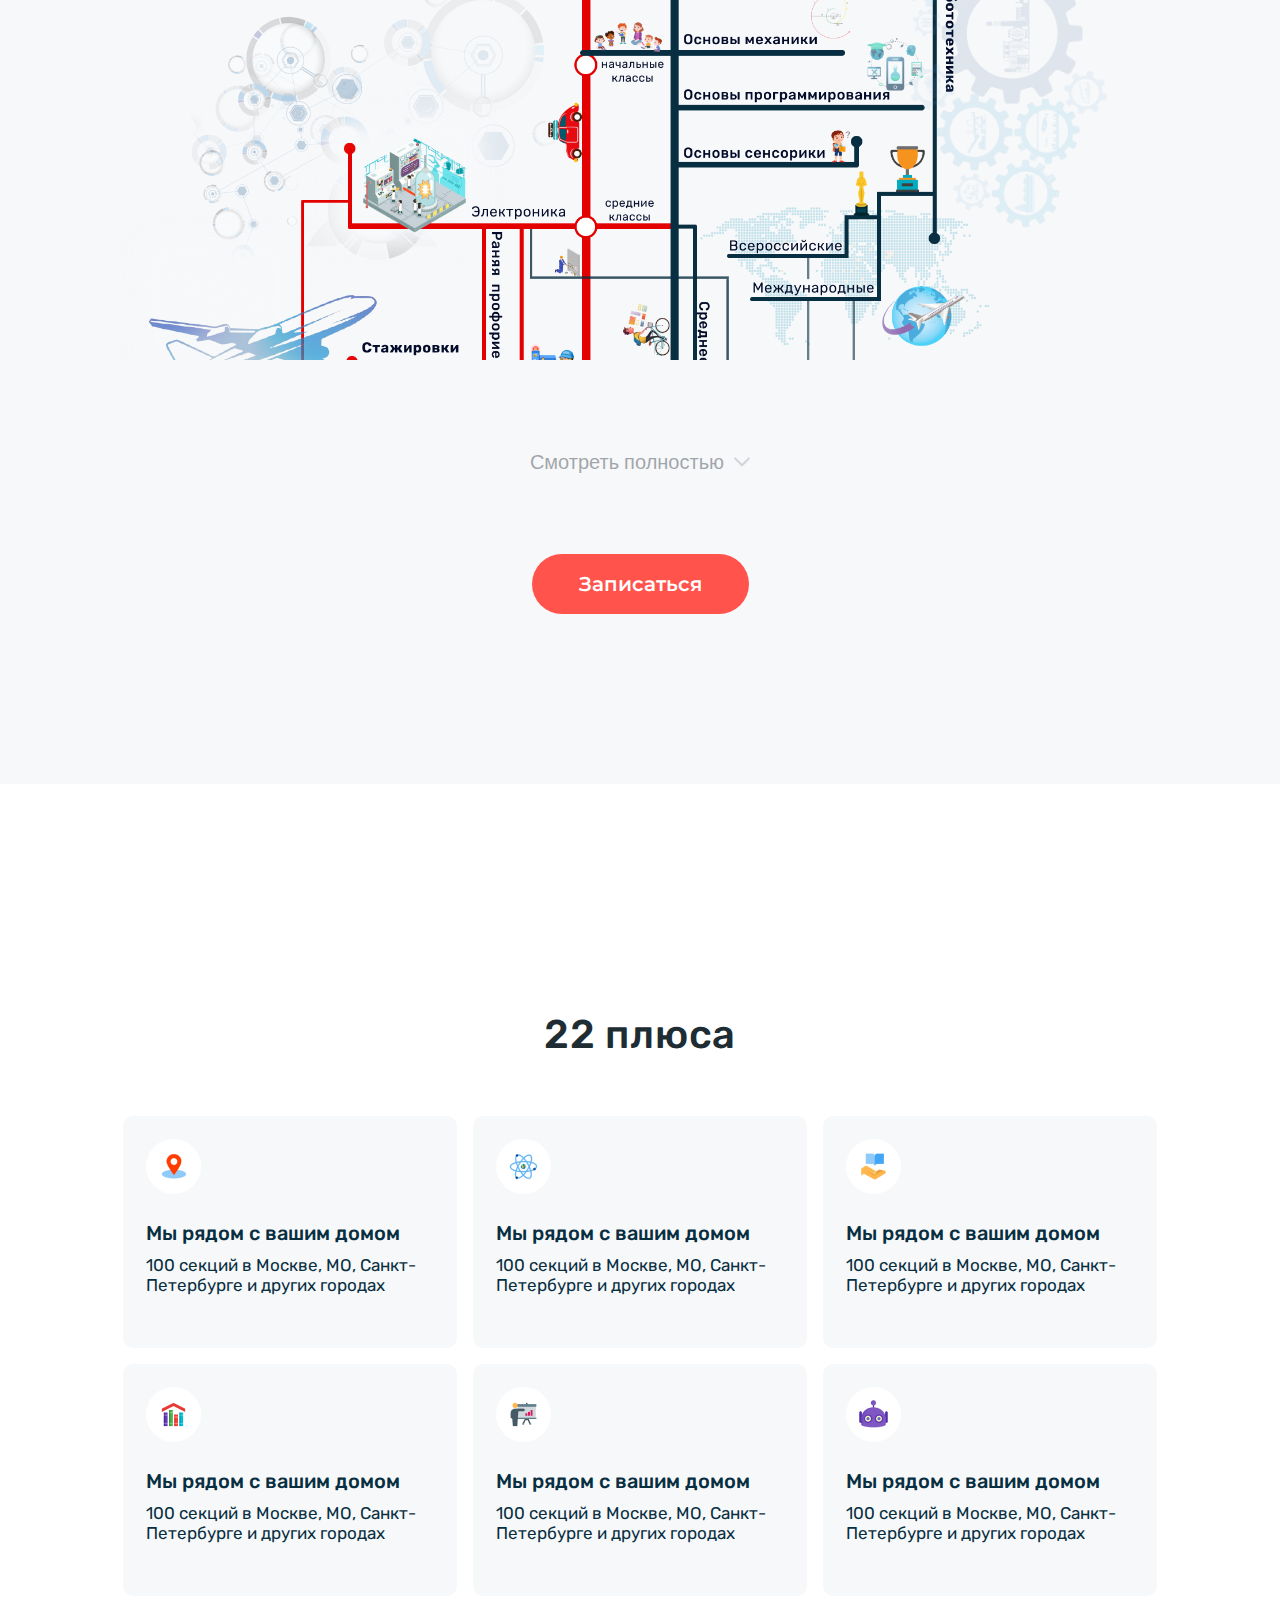
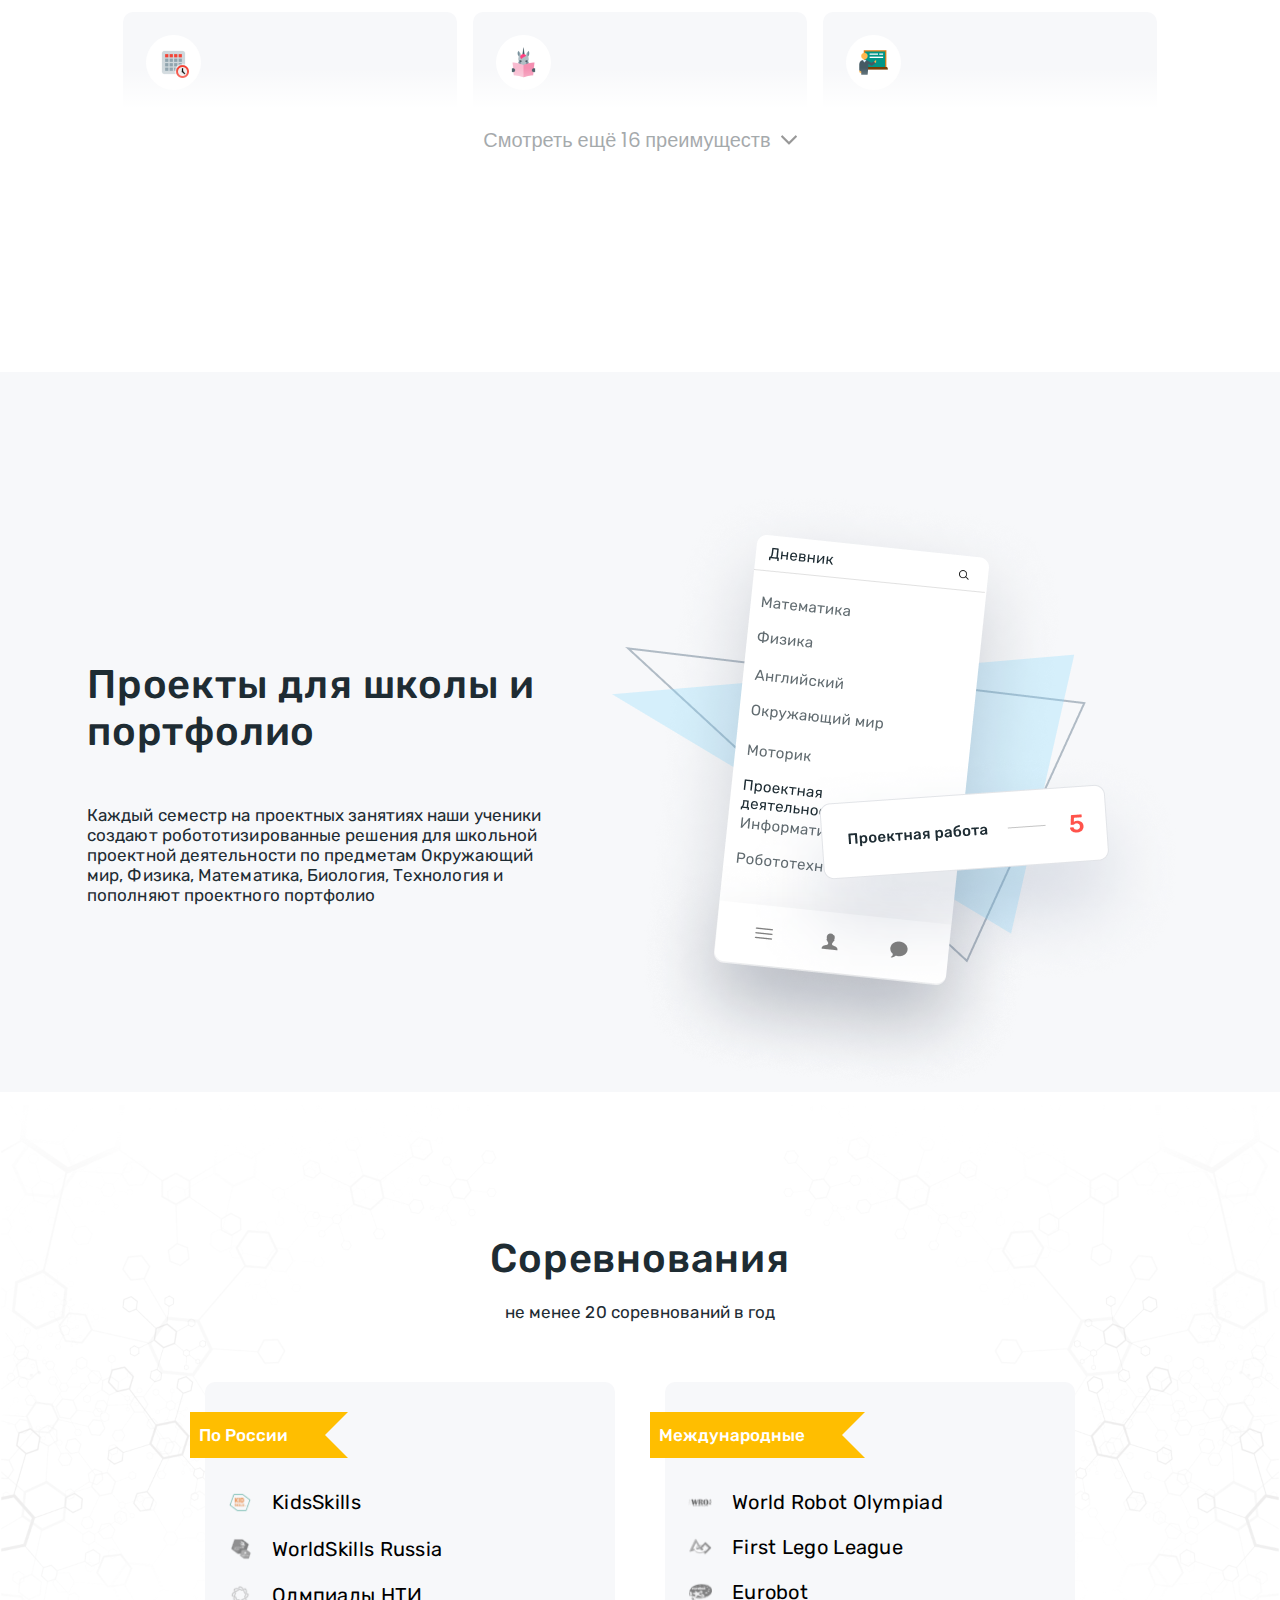
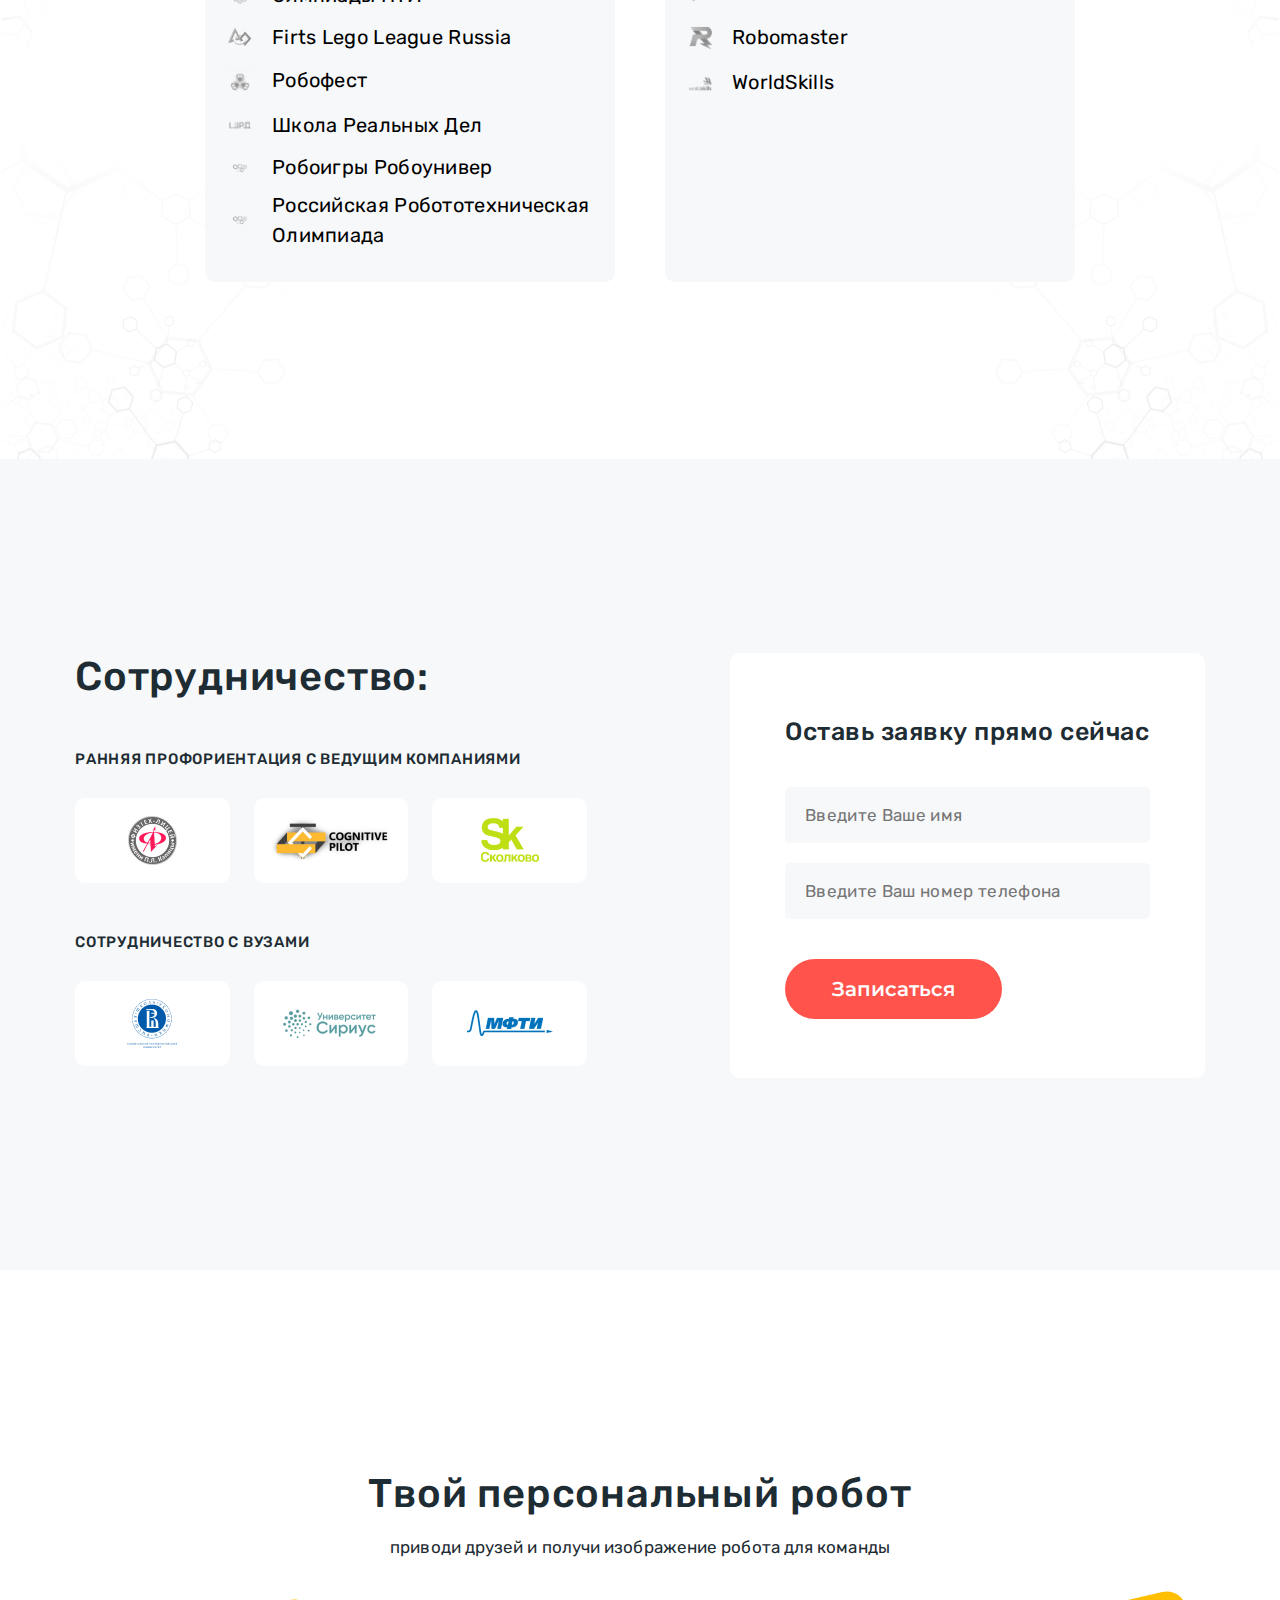
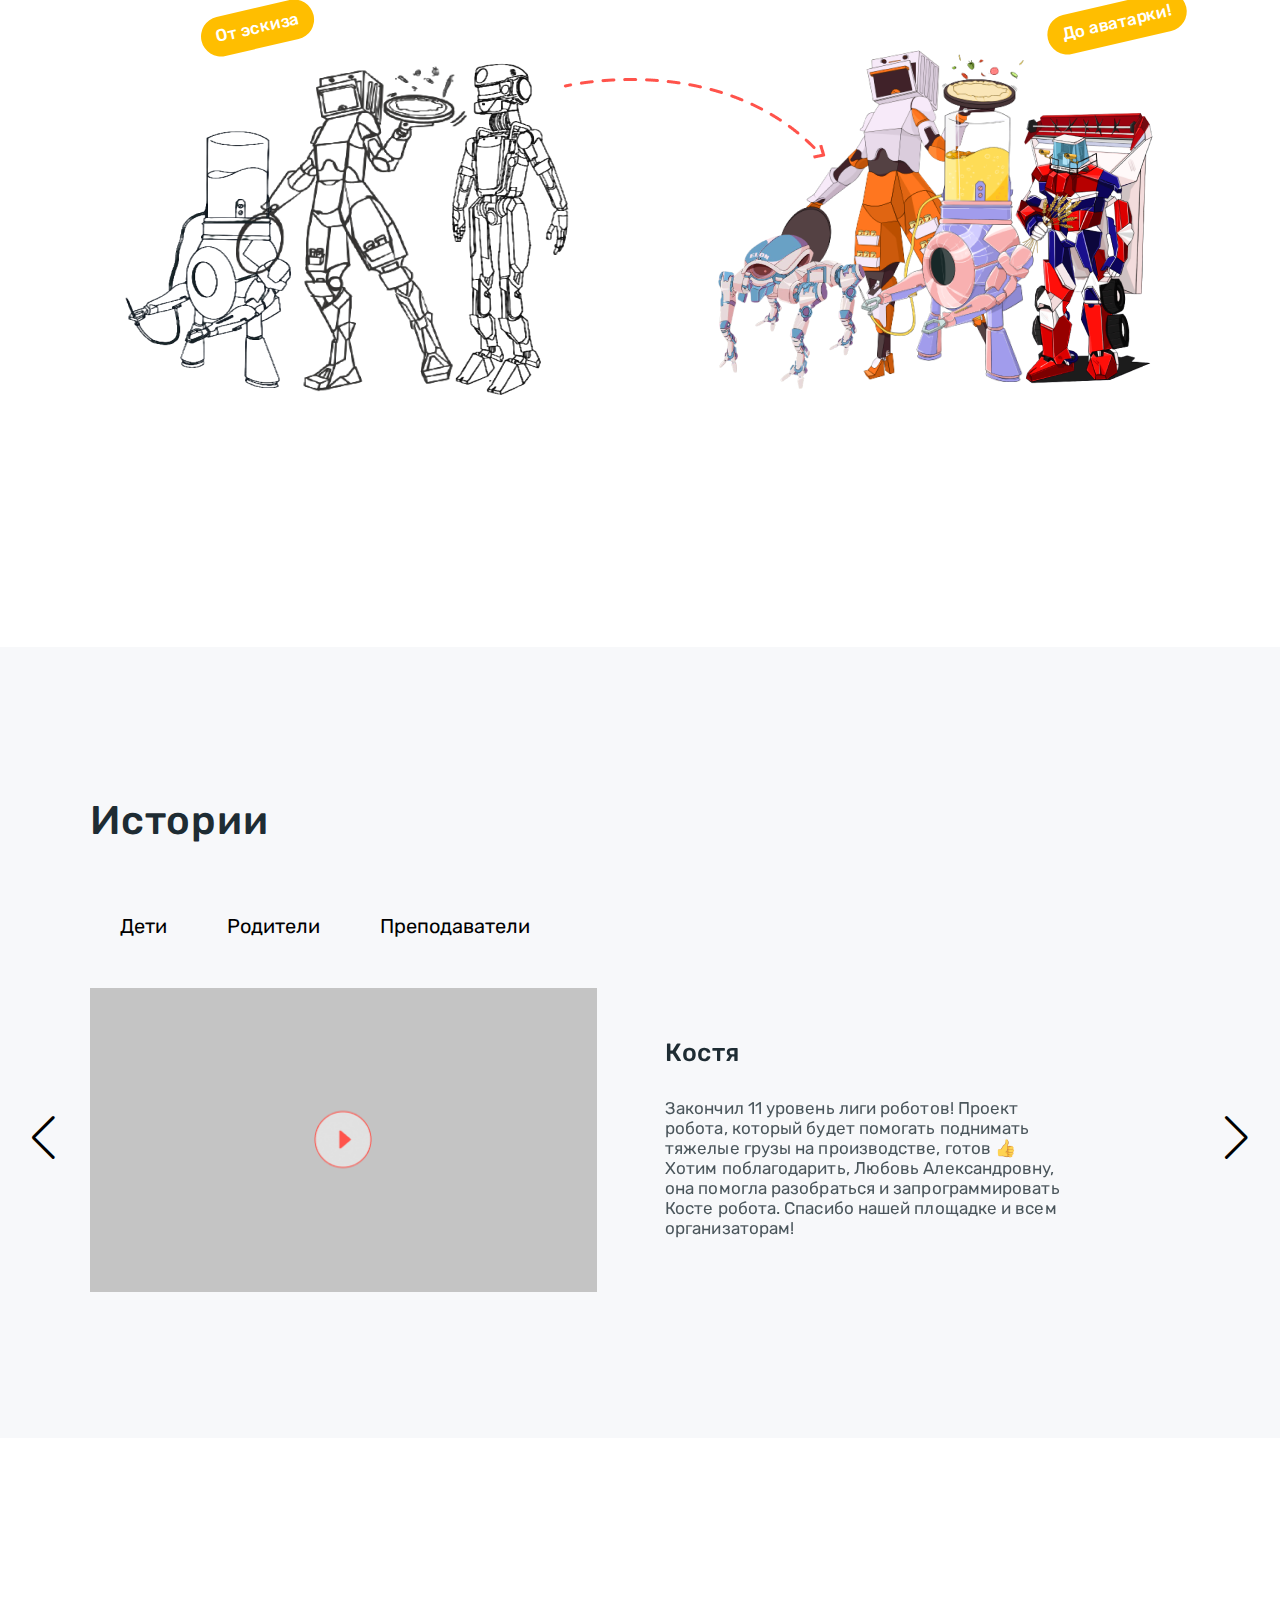
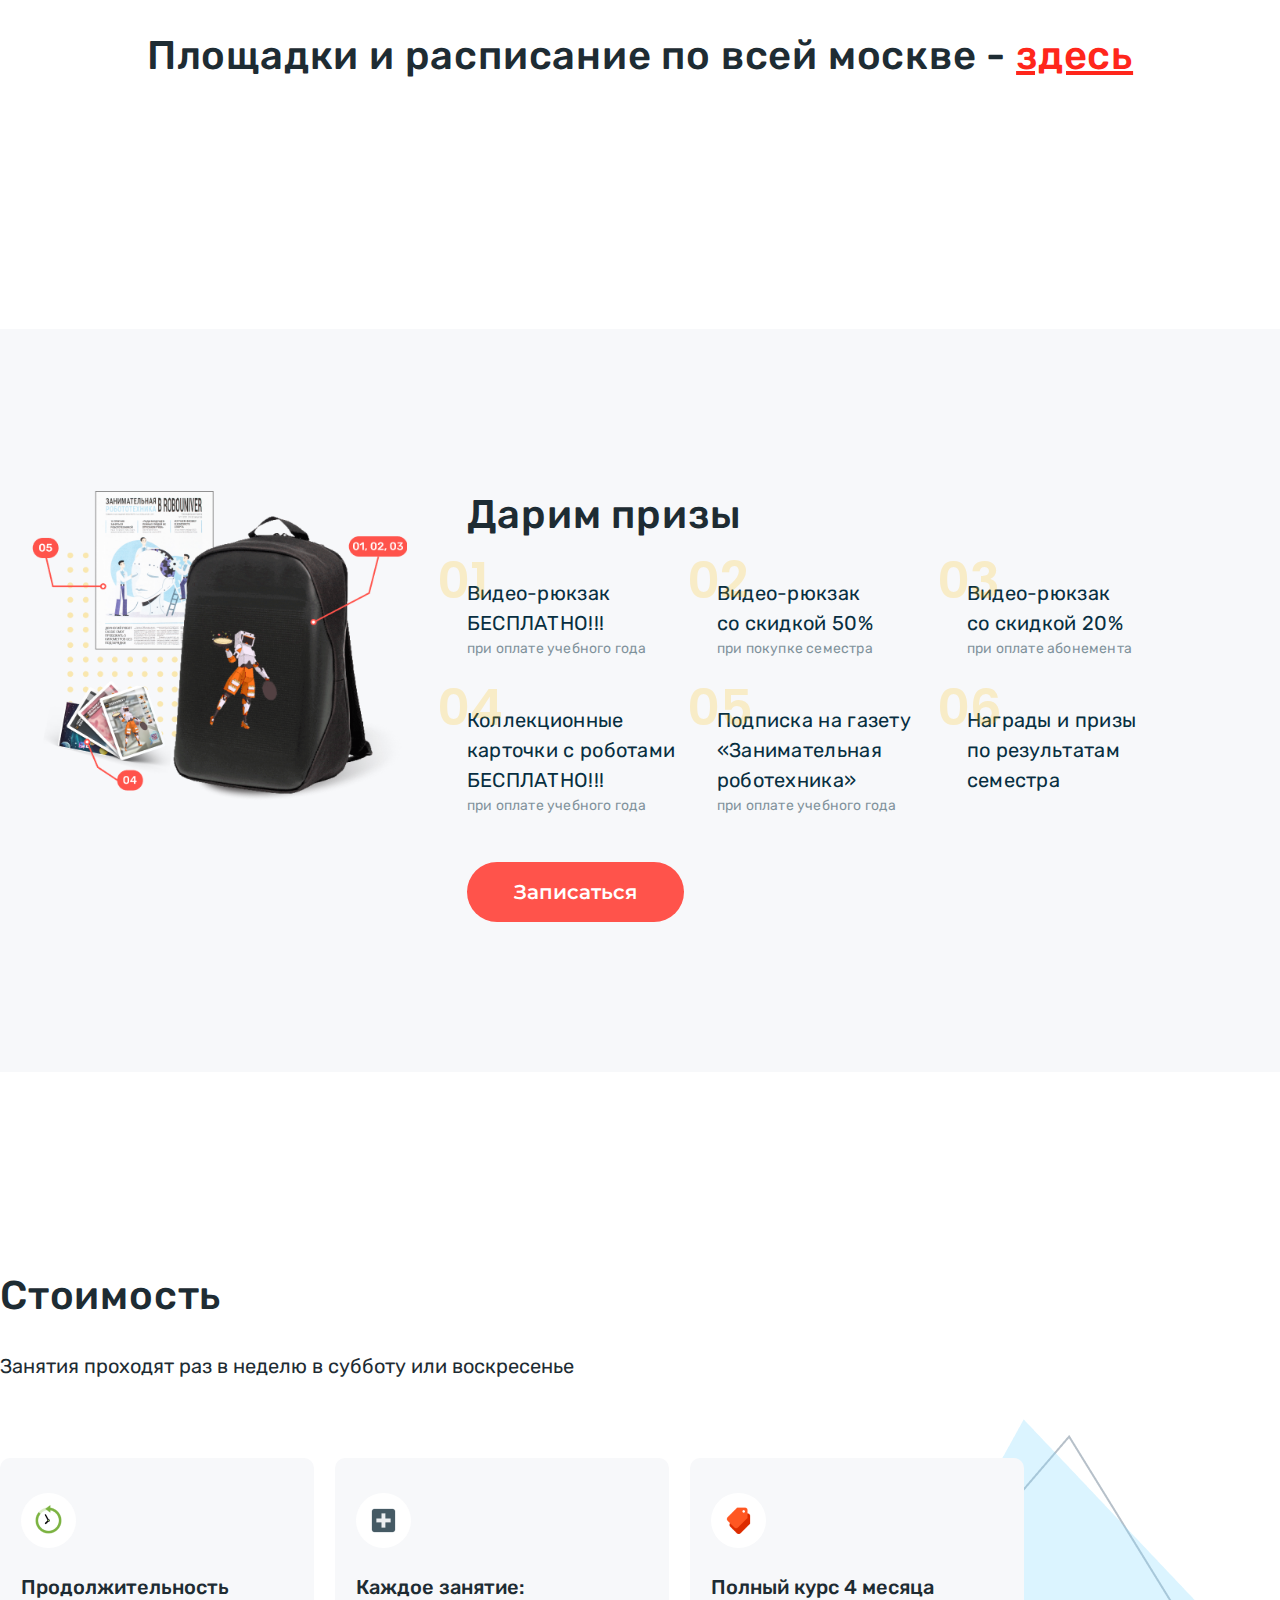
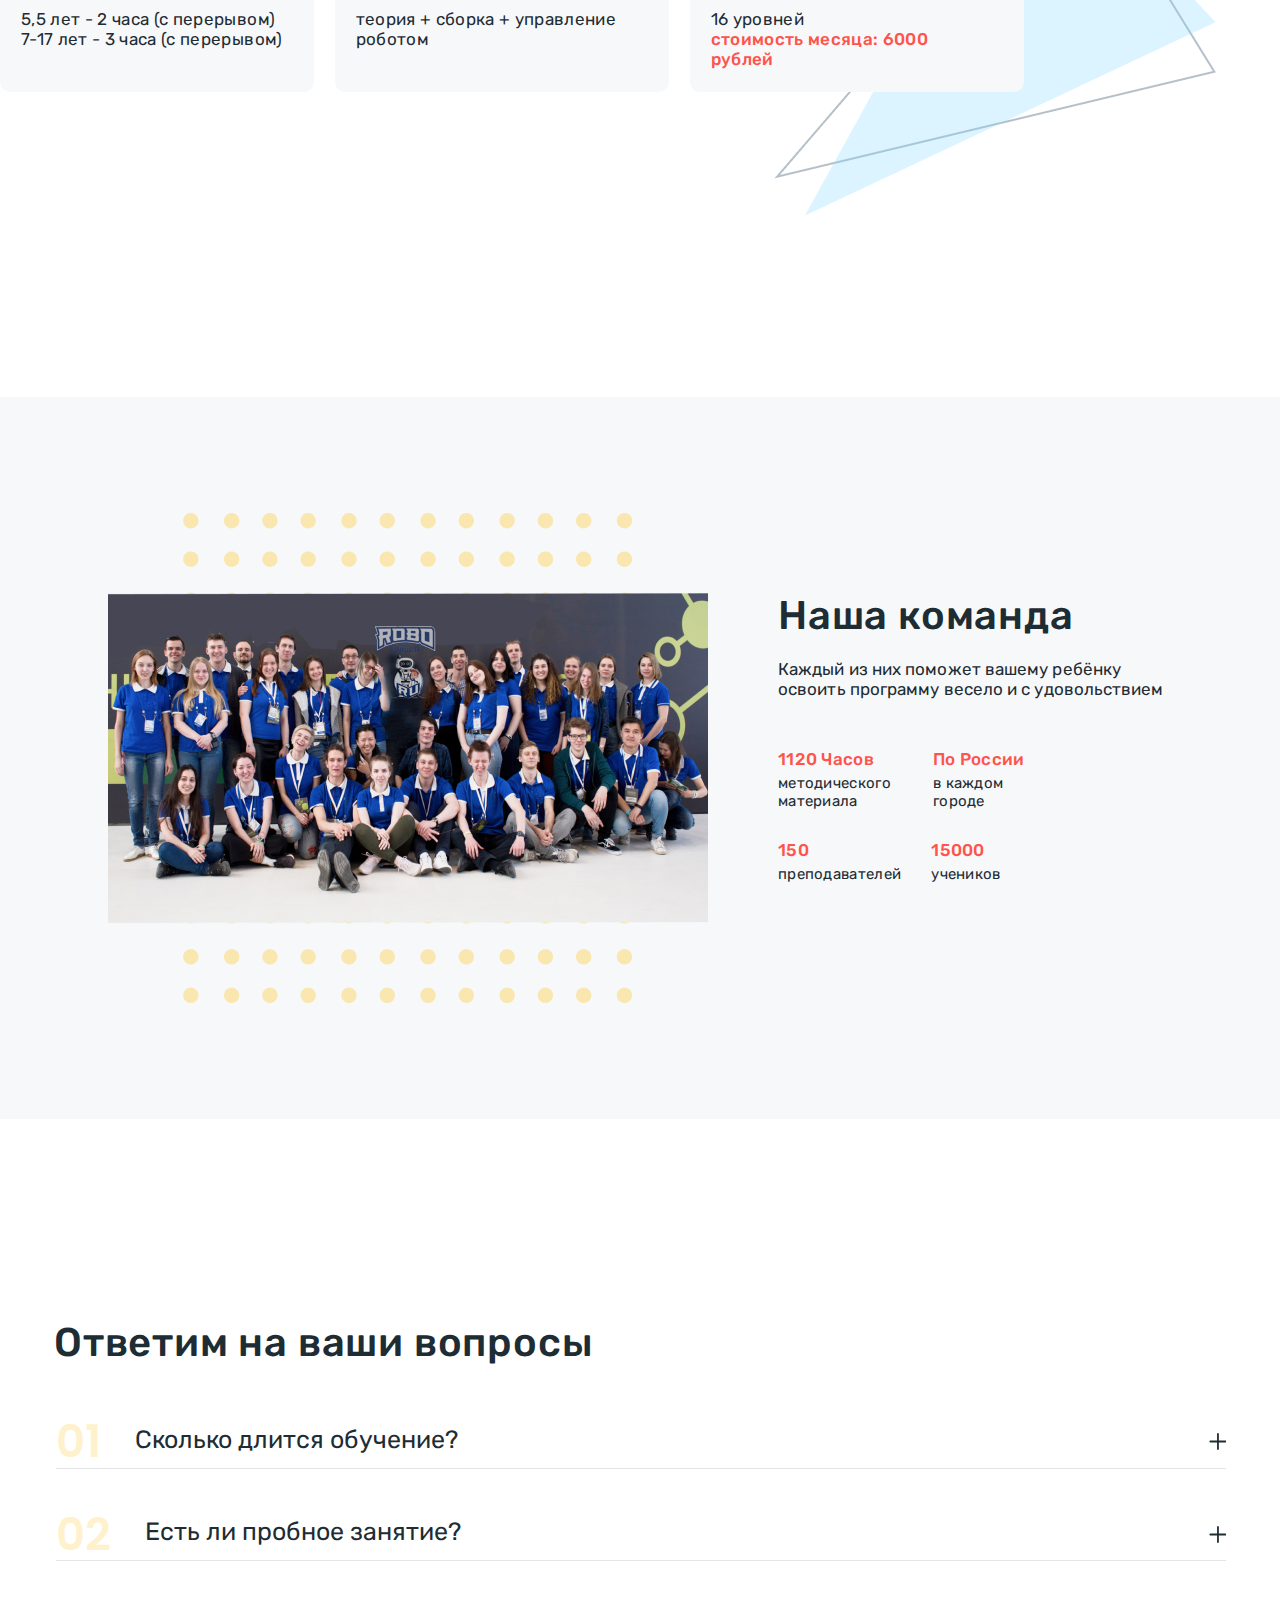
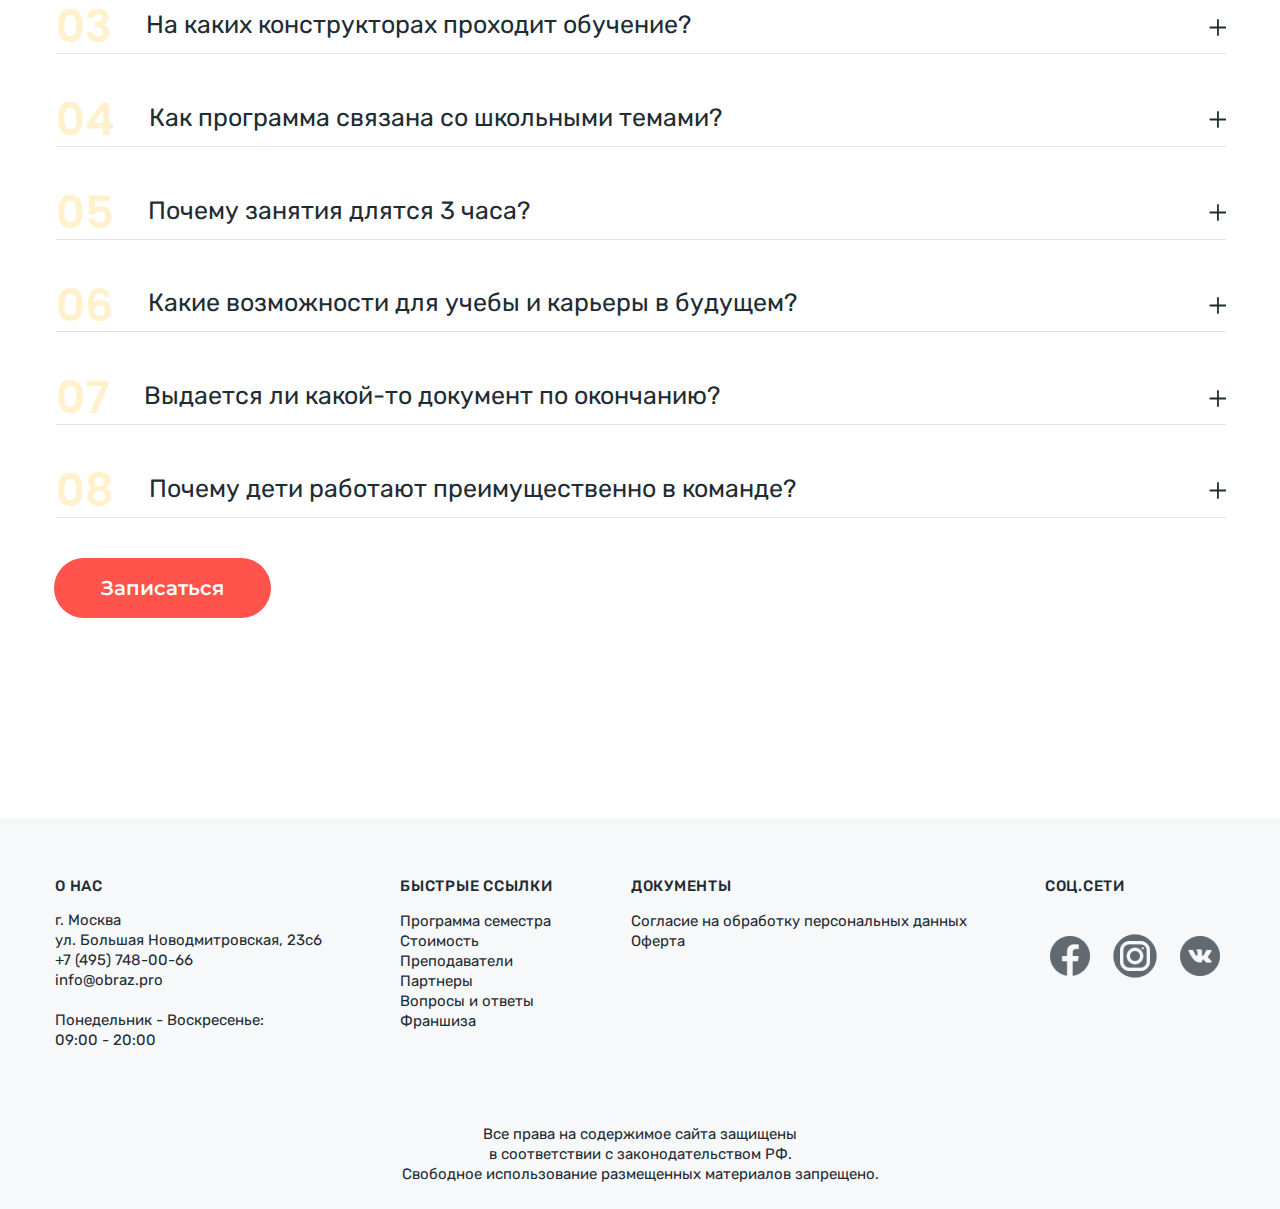
==== commit 08e4bfea: "Add files via upload" ====
--- a/index.html
+++ b/index.html
@@ -5,6 +5,7 @@
     <meta charset="UTF-8">
     <meta http-equiv="X-UA-Compatible" content="IE=edge">
     <meta name="viewport" content="width=device-width, initial-scale=1.0">
+    <meta content="telephone=no" name="format-detection">
     <title>Робоунивер</title>
     <link rel="preconnect" href="https://fonts.googleapis.com">
     <link rel="preconnect" href="https://fonts.gstatic.com" crossorigin>
@@ -49,14 +50,14 @@
         </div>
 
         <div class="mobile-navbar">
-            <img class="img-adaptive" src="img/logo.png" alt="logo">
+            <img class="mobile-navbar__logo img-adaptive" src="img/logo.png" alt="logo">
 
             <div class="mobile-navbar__social-links">
                 <a href="#">
-                    <img src="img/whatsapp.png" alt="">
+                    <img class="mobile-navbar__social-logo" src="img/whatsapp.png" alt="whatsapp">
                 </a>
                 <a href="#">
-                    <img src="img/telegram.png" alt="">
+                    <img class="mobile-navbar__social-logo" src="img/telegram.png" alt="telegramm">
                 </a>
             </div>
             <span class="mobile-header__tel">+7 (495) 748-00-66</span>
@@ -84,7 +85,7 @@
         <section class="main-info">
             <div class="main-info__text-block">
                 <div class="main-info__left-side">
-                    <h1 class="main-info__title title">RoboUniver – это образовательная робототехническая вселенная <br>
+                    <h1 class="main-info__title title"><span class="main-info__title-name">RoboUniver</span><span class="desktop-version">– это</span> образовательная робототехническая вселенная <br class="desktop-version">
                         <span class="main-info__title-count">100 секций</span> в Москве и других городах
                     </h1>
                     <h5 class="main-info__sub-title">Ваши дети научатся:</h5>
@@ -350,6 +351,235 @@
                     <use xlink:href="img/icons.svg#arrowdown"></use>
                 </svg>
             </div>
+
+            <div class="mobile-pluses__slider-body">
+                <div class="mobile-pluses__swiper swiper">
+                    <div class="swiper-wrapper">
+                        <div class="swiper-slide">
+
+                            <div class="pluses__item">
+                                <div class="pluses__item-logo">
+                                    <img src="img/logo-1.png" alt="logo-1">
+                                </div>
+                                <h5 class="pluses__item-title">Мы рядом с вашим домом</h5>
+                                <p class="pluses__item-text">
+                                    100 секций в Москве, МО, Санкт-Петербурге и других городах
+                                </p>
+                            </div>
+                            <div class="pluses__item">
+                                <div class="pluses__item-logo">
+                                    <img src="img/logo-2.png" alt="logo-1">
+                                </div>
+                                <h5 class="pluses__item-title">Мы рядом с вашим домом</h5>
+                                <p class="pluses__item-text">
+                                    100 секций в Москве, МО, Санкт-Петербурге и других городах
+                                </p>
+                            </div>
+                            <div class="pluses__item">
+                                <div class="pluses__item-logo">
+                                    <img src="img/logo-3.png" alt="logo-2">
+                                </div>
+                                <h5 class="pluses__item-title">Мы рядом с вашим домом</h5>
+                                <p class="pluses__item-text">
+                                    100 секций в Москве, МО, Санкт-Петербурге и других городах
+                                </p>
+                            </div>
+
+
+                        </div>
+
+                        <div class="swiper-slide">
+                            <div class="pluses__item">
+                                <div class="pluses__item-logo">
+                                    <img src="img/logo-4.png" alt="logo-3">
+                                </div>
+                                <h5 class="pluses__item-title">Мы рядом с вашим домом</h5>
+                                <p class="pluses__item-text">
+                                    100 секций в Москве, МО, Санкт-Петербурге и других городах
+                                </p>
+                            </div>
+                            <div class="pluses__item">
+                                <div class="pluses__item-logo">
+                                    <img src="img/logo-5.png" alt="logo-4">
+                                </div>
+                                <h5 class="pluses__item-title">Мы рядом с вашим домом</h5>
+                                <p class="pluses__item-text">
+                                    100 секций в Москве, МО, Санкт-Петербурге и других городах
+                                </p>
+                            </div>
+                            <div class="pluses__item">
+                                <div class="pluses__item-logo">
+                                    <img src="img/logo-6.png" alt="logo-5">
+                                </div>
+                                <h5 class="pluses__item-title">Мы рядом с вашим домом</h5>
+                                <p class="pluses__item-text">
+                                    100 секций в Москве, МО, Санкт-Петербурге и других городах
+                                </p>
+                            </div>
+                        </div>
+
+                        <div class="swiper-slide">
+                            <div class="pluses__item">
+                                <div class="pluses__item-logo">
+                                    <img src="img/logo-7.png" alt="logo-6">
+                                </div>
+                                <h5 class="pluses__item-title">Мы рядом с вашим домом</h5>
+                                <p class="pluses__item-text">
+                                    100 секций в Москве, МО, Санкт-Петербурге и других городах
+                                </p>
+                            </div>
+                            <div class="pluses__item">
+                                <div class="pluses__item-logo">
+                                    <img src="img/logo-8.png" alt="logo-7">
+                                </div>
+                                <h5 class="pluses__item-title">Мы рядом с вашим домом</h5>
+                                <p class="pluses__item-text">
+                                    100 секций в Москве, МО, Санкт-Петербурге и других городах
+                                </p>
+                            </div>
+                            <div class="pluses__item">
+                                <div class="pluses__item-logo">
+                                    <img src="img/logo-9.png" alt="logo-8">
+                                </div>
+                                <h5 class="pluses__item-title">Мы рядом с вашим домом</h5>
+                                <p class="pluses__item-text">
+                                    100 секций в Москве, МО, Санкт-Петербурге и других городах
+                                </p>
+                            </div>
+                        </div>
+
+                        <div class="swiper-slide">
+
+                            <div class="pluses__item">
+                                <div class="pluses__item-logo">
+                                    <img src="img/logo-1.png" alt="logo-1">
+                                </div>
+                                <h5 class="pluses__item-title">Мы рядом с вашим домом</h5>
+                                <p class="pluses__item-text">
+                                    100 секций в Москве, МО, Санкт-Петербурге и других городах
+                                </p>
+                            </div>
+                            <div class="pluses__item">
+                                <div class="pluses__item-logo">
+                                    <img src="img/logo-2.png" alt="logo-1">
+                                </div>
+                                <h5 class="pluses__item-title">Мы рядом с вашим домом</h5>
+                                <p class="pluses__item-text">
+                                    100 секций в Москве, МО, Санкт-Петербурге и других городах
+                                </p>
+                            </div>
+                            <div class="pluses__item">
+                                <div class="pluses__item-logo">
+                                    <img src="img/logo-3.png" alt="logo-2">
+                                </div>
+                                <h5 class="pluses__item-title">Мы рядом с вашим домом</h5>
+                                <p class="pluses__item-text">
+                                    100 секций в Москве, МО, Санкт-Петербурге и других городах
+                                </p>
+                            </div>
+
+
+                        </div>
+
+                        <div class="swiper-slide">
+                            <div class="pluses__item">
+                                <div class="pluses__item-logo">
+                                    <img src="img/logo-4.png" alt="logo-3">
+                                </div>
+                                <h5 class="pluses__item-title">Мы рядом с вашим домом</h5>
+                                <p class="pluses__item-text">
+                                    100 секций в Москве, МО, Санкт-Петербурге и других городах
+                                </p>
+                            </div>
+                            <div class="pluses__item">
+                                <div class="pluses__item-logo">
+                                    <img src="img/logo-5.png" alt="logo-4">
+                                </div>
+                                <h5 class="pluses__item-title">Мы рядом с вашим домом</h5>
+                                <p class="pluses__item-text">
+                                    100 секций в Москве, МО, Санкт-Петербурге и других городах
+                                </p>
+                            </div>
+                            <div class="pluses__item">
+                                <div class="pluses__item-logo">
+                                    <img src="img/logo-6.png" alt="logo-5">
+                                </div>
+                                <h5 class="pluses__item-title">Мы рядом с вашим домом</h5>
+                                <p class="pluses__item-text">
+                                    100 секций в Москве, МО, Санкт-Петербурге и других городах
+                                </p>
+                            </div>
+                        </div>
+
+                        <div class="swiper-slide">
+                            <div class="pluses__item">
+                                <div class="pluses__item-logo">
+                                    <img src="img/logo-7.png" alt="logo-6">
+                                </div>
+                                <h5 class="pluses__item-title">Мы рядом с вашим домом</h5>
+                                <p class="pluses__item-text">
+                                    100 секций в Москве, МО, Санкт-Петербурге и других городах
+                                </p>
+                            </div>
+                            <div class="pluses__item">
+                                <div class="pluses__item-logo">
+                                    <img src="img/logo-8.png" alt="logo-7">
+                                </div>
+                                <h5 class="pluses__item-title">Мы рядом с вашим домом</h5>
+                                <p class="pluses__item-text">
+                                    100 секций в Москве, МО, Санкт-Петербурге и других городах
+                                </p>
+                            </div>
+                            <div class="pluses__item">
+                                <div class="pluses__item-logo">
+                                    <img src="img/logo-9.png" alt="logo-8">
+                                </div>
+                                <h5 class="pluses__item-title">Мы рядом с вашим домом</h5>
+                                <p class="pluses__item-text">
+                                    100 секций в Москве, МО, Санкт-Петербурге и других городах
+                                </p>
+                            </div>
+                        </div>
+
+                        <div class="swiper-slide">
+                            <div class="pluses__item">
+                                <div class="pluses__item-logo">
+                                    <img src="img/logo-7.png" alt="logo-6">
+                                </div>
+                                <h5 class="pluses__item-title">Мы рядом с вашим домом</h5>
+                                <p class="pluses__item-text">
+                                    100 секций в Москве, МО, Санкт-Петербурге и других городах
+                                </p>
+                            </div>
+                            <div class="pluses__item">
+                                <div class="pluses__item-logo">
+                                    <img src="img/logo-8.png" alt="logo-7">
+                                </div>
+                                <h5 class="pluses__item-title">Мы рядом с вашим домом</h5>
+                                <p class="pluses__item-text">
+                                    100 секций в Москве, МО, Санкт-Петербурге и других городах
+                                </p>
+                            </div>
+                            <div class="pluses__item">
+                                <div class="pluses__item-logo">
+                                    <img src="img/logo-9.png" alt="logo-8">
+                                </div>
+                                <h5 class="pluses__item-title">Мы рядом с вашим домом</h5>
+                                <p class="pluses__item-text">
+                                    100 секций в Москве, МО, Санкт-Петербурге и других городах
+                                </p>
+                            </div>
+                        </div>
+                        <!-- ************************************* нижние точки!!!!******** -->
+
+                    </div>
+                    <!-- Add Arrows -->
+                    <div class="pluses__swiper-pagination swiper-pagination"></div>
+                </div>
+
+            </div>
+            <!-- Swiper -->
+
 
         </section>
 
@@ -439,7 +669,11 @@
             <div class="robots__content">
                 <span class="robots__content-items first-item">От эскиза</span>
                 <span class="robots__content-items second-item">До аватарки!</span>
-                <span class="robots__array"><img class="img-adaptive" src="img/robots-array.png" alt="robots-array"></span>
+                <span class="robots__array"><img class="img-adaptive" src="img/robots-array.png"
+                        alt="robots-array"></span>
+                <span class="mobile-robots__array"><img class="img-adaptive" src="img/small-arrow.png"
+                        alt="robots-array"></span>
+
                 <img class="img-adaptive" src="img/robots.png" alt="robots">
             </div>
         </section>
@@ -448,13 +682,13 @@
             <div class="stories__block">
                 <h1 class="stories__title title">Истории</h1>
                 <div class="stories__button-row">
-                    <div class="stories__button">Дети</div>
-                    <div class="stories__button">Родители</div>
-                    <div class="stories__button">Преподаватели</div>
+                    <div class="stories__button stories__kids">Дети</div>
+                    <div class="stories__button stories__parents">Родители</div>
+                    <div class="stories__button stories__teachers">Преподаватели</div>
                 </div>
 
                 <div class="stories__slider-body">
-                    <div class="swiper">
+                    <div class="stroies__swiper swiper">
                         <div class="swiper-wrapper">
                             <div class="stories__swiper swiper-slide">
                                 <div class="stories__swiper-video">
@@ -494,10 +728,11 @@
                             </div>
                         </div>
                         <!-- Add Arrows -->
-
-                    </div>
-                    <div class="swiper-button-next"></div>
-                    <div class="swiper-button-prev"></div>
+                        <div class="stories-swiper-pagination swiper-pagination"></div>
+
+                    </div>
+                    <div class="stories__btn-next swiper-button-next"></div>
+                    <div class="stories__btn-prev swiper-button-prev"></div>
                 </div>
                 <!-- Swiper -->
 
@@ -569,8 +804,85 @@
                             <span class="gifts__item-count">по результатам семестра</span>
                         </div>
                     </div>
+
+
+                    <div class="mobile-gifts__item-swiper swiper">
+                        <div class="swiper-wrapper">
+                            <div class="swiper-slide">
+                                <div class="gifts__item">
+                                    <span class="gifts__item-number">
+                                        01
+                                    </span>
+                                    <span class="gifts__item-name">Видео-рюкзак</span>
+                                    <span class="gifts__item-count">БЕСПЛАТНО!!!</span>
+                                    <span class="gifts__item-term">при оплате учебного года</span>
+                                </div>
+                            </div>
+
+                            <div class="swiper-slide">
+                                <div class="gifts__item">
+                                    <span class="gifts__item-number">
+                                        02
+                                    </span>
+                                    <span class="gifts__item-name">Видео-рюкзак</span>
+                                    <span class="gifts__item-count">со скидкой 50%</span>
+                                    <span class="gifts__item-term">при покупке семестра</span>
+                                </div>
+                            </div>
+
+                            <div class="swiper-slide">
+                                <div class="gifts__item">
+                                    <span class="gifts__item-number">
+                                        03
+                                    </span>
+                                    <span class="gifts__item-name">Видео-рюкзак</span>
+                                    <span class="gifts__item-count">со скидкой 20%</span>
+                                    <span class="gifts__item-term">при оплате абонемента</span>
+                                </div>
+                            </div>
+
+                            <div class="swiper-slide">
+                                <div class="gifts__item">
+                                    <span class="gifts__item-number">
+                                        04
+                                    </span>
+                                    <span class="gifts__item-name">Коллекционные карточки с роботами</span>
+                                    <span class="gifts__item-count">БЕСПЛАТНО!!!</span>
+                                    <span class="gifts__item-term">при оплате учебного года</span>
+                                </div>
+                            </div>
+
+                            <div class="swiper-slide">
+                                <div class="gifts__item">
+                                    <span class="gifts__item-number">
+                                        05
+                                    </span>
+                                    <span class="gifts__item-name">Подписка на газету</span>
+                                    <span class="gifts__item-count">«Занимательная роботехника»</span>
+                                    <span class="gifts__item-term">при оплате учебного года</span>
+                                </div>
+                            </div>
+
+                            <div class="swiper-slide">
+                                <div class="gifts__item">
+                                    <span class="gifts__item-number">
+                                        06
+                                    </span>
+                                    <span class="gifts__item-name">Награды и призы</span>
+                                    <span class="gifts__item-count">по результатам семестра</span>
+                                </div>
+                            </div>
+                        </div>
+                    </div>
+
+
                     <button class="gifts__button button">Записаться</button>
                 </div>
+
+
+
+
+
             </div>
         </section>
 
@@ -600,6 +912,7 @@
                         </p>
                     </div>
                 </div>
+                <button class="price__button button">Записаться</button>
             </div>
         </section>
 
@@ -625,13 +938,16 @@
         <section class="questions">
             <div class="questions__body">
                 <h1 class="questions__title title">Ответим на ваши вопросы</h1>
-                <ul class="questions__list">
+                <ul class="questions__list questions__see-all_closed">
                     <li class="questions__item">
                         <span class="questions__item-number">01</span>
                         <p class="questions__item-text">Сколько длится обучение?</p>
                         <svg height="17px" width="17px" class="questions__plus icon">
                             <use xlink:href="img/icons.svg#questionplus"></use>
                         </svg>
+                        <svg class="questions__item-down-arrow icon" height="16px" width="16px">
+                        <use xlink:href="img/icons.svg#arrowdown"></use>
+                    </svg>
                     </li>
                     <li class="questions__item">
                         <span class="questions__item-number">02</span>
@@ -639,6 +955,9 @@
                         <svg height="17px" width="17px" class="questions__plus icon">
                             <use xlink:href="img/icons.svg#questionplus"></use>
                         </svg>
+                        <svg class="questions__item-down-arrow icon" height="16px" width="16px">
+                        <use xlink:href="img/icons.svg#arrowdown"></use>
+                    </svg>
                     </li>
                     <li class="questions__item">
                         <span class="questions__item-number">03</span>
@@ -646,6 +965,9 @@
                         <svg height="17px" width="17px" class="questions__plus icon">
                             <use xlink:href="img/icons.svg#questionplus"></use>
                         </svg>
+                        <svg class="questions__item-down-arrow icon" height="16px" width="16px">
+                        <use xlink:href="img/icons.svg#arrowdown"></use>
+                    </svg>
                     </li>
                     <li class="questions__item">
                         <span class="questions__item-number">04</span>
@@ -653,6 +975,9 @@
                         <svg height="17px" width="17px" class="questions__plus icon">
                             <use xlink:href="img/icons.svg#questionplus"></use>
                         </svg>
+                        <svg class="questions__item-down-arrow icon" height="16px" width="16px">
+                        <use xlink:href="img/icons.svg#arrowdown"></use>
+                    </svg>
                     </li>
                     <li class="questions__item">
                         <span class="questions__item-number">05</span>
@@ -660,6 +985,9 @@
                         <svg height="17px" width="17px" class="questions__plus icon">
                             <use xlink:href="img/icons.svg#questionplus"></use>
                         </svg>
+                        <svg class="questions__item-down-arrow icon" height="16px" width="16px">
+                        <use xlink:href="img/icons.svg#arrowdown"></use>
+                    </svg>
                     </li>
                     <li class="questions__item">
                         <span class="questions__item-number">06</span>
@@ -667,6 +995,9 @@
                         <svg height="17px" width="17px" class="questions__plus icon">
                             <use xlink:href="img/icons.svg#questionplus"></use>
                         </svg>
+                        <svg class="questions__item-down-arrow icon" height="16px" width="16px">
+                        <use xlink:href="img/icons.svg#arrowdown"></use>
+                    </svg>
                     </li>
                     <li class="questions__item">
                         <span class="questions__item-number">07</span>
@@ -674,6 +1005,9 @@
                         <svg height="17px" width="17px" class="questions__plus icon">
                             <use xlink:href="img/icons.svg#questionplus"></use>
                         </svg>
+                        <svg class="questions__item-down-arrow icon" height="16px" width="16px">
+                        <use xlink:href="img/icons.svg#arrowdown"></use>
+                    </svg>
                     </li>
                     <li class="questions__item">
                         <span class="questions__item-number">08</span>
@@ -681,8 +1015,18 @@
                         <svg height="17px" width="17px" class="questions__plus icon">
                             <use xlink:href="img/icons.svg#questionplus"></use>
                         </svg>
+                        <svg class="questions__item-down-arrow icon" height="16px" width="16px">
+                        <use xlink:href="img/icons.svg#arrowdown"></use>
+                    </svg>
                     </li>
                 </ul>
+                <div class="questions__see-all see-all_button">
+                    <p class="questions__see-all_text">Показать еще</p>
+                    <svg class="questions__down-arrow icon" height="16px" width="16px">
+                        <use xlink:href="img/icons.svg#arrowdown"></use>
+                    </svg>
+                </div>
+
                 <button class="questions__button button">Записаться</button>
             </div>
         </section>
@@ -691,7 +1035,9 @@
             <div class="footer__body">
                 <div class="footer__about-us">
                     <h5 class="footer__title">О НАС</h5>
-                    <p class="footer__text">г. Москва <br> ул. Большая Новодмитровская, 23c6 <br> +7 (495) 748-00-66 <br> info@obraz.pro <br><br> Понедельник - Воскресенье: <br> 09:00 - 20:00</p>
+                    <p class="footer__text">г. Москва <br> ул. Большая Новодмитровская, 23c6 <br> +7 (495) 748-00-66
+                        <br> info@obraz.pro <br><br> Понедельник - Воскресенье: <br> 09:00 - 20:00
+                    </p>
                 </div>
                 <div class="footer__fast-links">
                     <h5 class="footer__title">БЫСТРЫЕ ССЫЛКИ</h5>
@@ -708,7 +1054,9 @@
 
 
                 <div class="mobile-footer__about-us">
-                    <p class="footer__text">г. Москва <br> ул. Большая Новодмитровская, 23c6 <br><br> info@obraz.pro <br><br> Понедельник - Воскресенье: <br> 09:00 - 20:00</p>
+                    <p class="footer__text">г. Москва <br> ул. Большая Новодмитровская, 23c6 <br><br> info@obraz.pro
+                        <br><br> Понедельник - Воскресенье: <br> 09:00 - 20:00
+                    </p>
                     <ul class="mobile-footer__documents-menu">
                         <li class="footer_document-link"><a href="#">Согласие на обработку персональных данных</a></li>
                         <li class="footer_document-link"><a href="#">Оферта</a></li>
--- a/css/style.css
+++ b/css/style.css
@@ -124,11 +124,11 @@
     
     .mobile__menu-btn {
         width: 19px;
-        height: 12px;
+        height: 16px;
         display: flex;
         flex-direction: column;
         justify-content: space-between;
-        overflow-x: clip;
+        overflow-x: hidden;
         cursor: pointer;
         margin-left: 20px;
     }
@@ -142,7 +142,7 @@
     
     .row-1-animation {
         transition: 0.5s;
-        transform: rotate(45deg) translateY(5px) translateX(2px);
+        transform: rotate(45deg) translateY(5px) translateX(5px);
     }
     
     .row-2-animation {
@@ -152,7 +152,7 @@
     
     .row-3-animation {
         transition: 0.5s;
-        transform: rotate(-45deg) translateY(-5px) translateX(2px);
+        transform: rotate(-45deg) translateY(-5px) translateX(5px);
     }
     
     .row-animation-none {
@@ -397,13 +397,13 @@
     }
     
     .programm__see-all_closed {
-        transition: all 1s ease-out;
-        height: 700px;
+        transition: all 0.5s ease-in;
+        max-height: 700px;
     }
     
     .programm__see-all_opened {
-        transition: all 1s ease-in;
-        height: 2000px;
+        transition: all 1s ease-in-out;
+        max-height: 3000px;
     }
     
     .see-all__arrow_up {
@@ -443,6 +443,10 @@
     .pluses__title {
         margin-bottom: 50px;
         text-align: center;
+    }
+    
+    .mobile-pluses__slider-body {
+        display: none;
     }
     
     .pluses__content {
@@ -795,7 +799,11 @@
     .robots__array {
         position: absolute;
         top: 10px;
-        left: 40%;
+        left: 42%;
+    }
+    
+    .mobile-robots__array {
+        display: none
     }
     
     .robots__content-items {
@@ -908,6 +916,11 @@
         max-height: 140px;
         margin: 0;
     }
+    
+    .stories-swiper-pagination {
+        display: none;
+        margin-top: 20px;
+    }
     /* map section  */
     
     .map-section {
@@ -964,6 +977,10 @@
     .gifts__title {
         margin: 0;
         margin-bottom: 40px;
+    }
+    
+    .mobile-gifts__item-swiper {
+        display: none;
     }
     
     .gifts__item-table {
@@ -1111,6 +1128,10 @@
         color: #FF534B;
         font-family: 'Rubik', sans-serif;
     }
+    
+    .price__button {
+        display: none;
+    }
     /* our team  */
     
     .our-team {
@@ -1235,6 +1256,10 @@
     .questions__item:hover .questions__plus {
         transition: 0.3s;
         stroke: #FF534B;
+    }
+    
+    .questions__item-down-arrow {
+        display: none;
     }
     
     .questions__item:hover .questions__item-number {
@@ -1268,6 +1293,10 @@
     .questions__plus {
         margin-left: auto;
     }
+    
+    .questions__see-all {
+        display: none;
+    }
     /* footer */
     
     .footer {
@@ -1323,6 +1352,10 @@
     .footer__about-us {
         max-height: 177px;
         max-width: 269px;
+    }
+    
+    .mobile-footer__about-us {
+        display: none;
     }
     
     .footer__fast-links {
--- a/css/mobile-adaptive.css
+++ b/css/mobile-adaptive.css
@@ -1,255 +1,641 @@
-/* mobile adaptive  */
-
-
-/* // X-Small devices (portrait phones, less than 576px) */
-
-@media (max-width: 575.98px) {}
-
-
-/* // Small devices (landscape phones, less than 768px) */
-
-@media (max-width: 767.98px) {}
-
-@media (max-width: 959.98px) {
-    .pluses__see-all_closed {
-        height: 750px;
-    }
-    .pluses__mobile-version_text {
-        display: block;
-    }
-    .pluses__desktop-version_text {
-        display: none;
-    }
-    .pluses__see-all_opened {
-        height: 2800px;
-    }
-    .projects__info-container {
-        flex: 1;
-    }
-    .projects__image {
-        flex: 1;
-        overflow: hidden;
-        width: 100%;
-        height: auto;
-    }
-    .projects__title {
-        line-height: 28px;
-        font-size: 28px;
-    }
-    .event__container {
-        padding: 0 20px;
-    }
-    .event__block {
-        max-width: 340px;
-        max-height: 100%;
-    }
-    .gifts__body {
-        flex-direction: column-reverse;
-    }
-    .gifts__lsit-block {
-        margin: 0;
-    }
-    .gifts__item {
-        margin-right: auto;
-    }
-    .price {
-        max-height: none;
-    }
-    .price__body {
-        text-align: center;
-        background-image: none;
-        padding-top: 100px;
-        padding-bottom: 100px;
-    }
-    .price__items-row {
-        flex-direction: column;
-        align-items: center;
-        padding: 0 50px;
-    }
-    .price__item {
-        max-width: none;
-        width: 100%;
-        margin: 0;
-        padding: 0 100px;
-        padding-top: 30px;
-        margin-bottom: 30px;
-        position: relative;
-    }
-    .price__item-logo {
-        position: absolute;
-        top: -25px;
-        left: 44%;
-        background: none;
-    }
-    .our-team {
-        padding: 0px 0px 100px 0px;
-        max-height: none;
-    }
-    .our-team__body {
-        max-height: none;
-        flex-direction: column-reverse;
-    }
-    .our-team__info {
-        max-width: 550px;
-    }
-    .our-team__text-block {
-        max-width: none;
-        flex-wrap: nowrap;
-    }
-    .our-team__image-block {
-        margin: 0 auto;
-    }
-    .footer {
-        background-color: #29424E;
-        max-height: none;
-    }
-    .footer p,
-    .footer a {
-        color: #ECECEC;
-    }
-    .footer__body {}
-    .footer__title,
-    .footer__fast-links,
-    .footer__about-us,
-    .footer__documents {
-        display: none;
-    }
-    .footer__social-network-tel {
-        display: block;
-    }
-}
-
-@media (max-width: 1023.98px) {
-    .mobile-navbar {
-        display: flex;
-    }
-    .navbar {
-        display: none;
-    }
-    .main-info__img {
-        display: none;
-    }
-    .main-info__text-block {
-        background-image: url(../img/dotbg-small.png);
-        background-repeat: no-repeat;
-        background-position: top right;
-        background-origin: content-box;
-        background-size: initial;
-        background-size: 40%;
-    }
-    .pluses__content {
-        justify-content: center;
-    }
-    .pluses__item {
-        max-width: 300px;
-        margin: 8px 10px;
-    }
-    .partnership {
-        max-height: none;
-        padding-top: 100px;
-        padding-bottom: 100px;
-    }
-    .partnership__container {
-        flex-direction: column;
-        align-items: center;
-    }
-    .partnership__request-block {
-        margin: 0 auto;
-        margin-top: 50px;
-    }
-    .stories {
-        max-height: none;
-    }
-    .stories__slider-body {
-        max-height: none;
-    }
-    .stories__swiper {
-        align-items: center;
-    }
-    .stories__siper-video_img {
-        width: 100%;
-        height: auto;
-    }
-    .stories__video-info {
-        padding: 0px 10px 0px 50px;
-    }
-    .stories__video-subtitle {
-        max-height: none;
-    }
-    .gifts__button {
-        display: none;
-    }
-    .gifts__img {
-        padding-top: 50px;
-    }
-}
-
-
-/* // Large devices (desktops, less than 1200px) */
-
-@media (max-width: 1260.98px) {
-    body {
-        overflow-x: hidden;
-    }
-    .navbar,
-    .main-info__text-block,
-    /* .pluses__content, */
-    .projects__container,
-    /* .event__container, */
-    .partnership__container,
-    .robots__content,
-    .stories__block,
-    .map-section__body,
-    .gifts__body,
-    .price__body,
-    .our-team__body,
-    .questions__body,
-    .footer__body {
-        padding-left: 50px;
-        padding-right: 50px;
-    }
-    .navbar__menu {
-        padding: 0;
-        margin-left: 10px;
-    }
-    .navbar__items a {
-        font-size: 12px;
-    }
-    .header__tel {
-        margin-left: 15px;
-        font-size: 14px;
-    }
-    .header__button {
-        font-size: 14px;
-        padding: 8px 20px;
-        margin-left: 15px;
-    }
-    .programm__dynamic-row {
-        padding-top: 0;
-    }
-    .programm__see-all_opened {
-        transition: all 1s ease-in;
-        height: 1300px;
-    }
-    .stories__block {
-        padding: 0 60px;
-    }
-    .gifts {
-        max-height: 100%;
-    }
-    .gifts__body {
-        align-items: center;
-    }
-    .price__items-row,
-    .price__item {
-        max-height: none;
-    }
-    .our-team__info {
-        margin-left: 10px
-    }
-}
-
-
-/* // X-Large devices (large desktops, less than 1400px) */
-
-@media (max-width: 1399.98px) {}+                    /* mobile adaptive  */
+                    /* // X-Small devices (portrait phones, less than 576px) */
+                    
+                    @media (max-width: 575.98px) {}
+                    /* // Small devices (landscape phones, less than 768px) */
+                    
+                    @media (max-width: 767.98px) {
+                        .navbar,
+                        .mobile-navbar,
+                        .main-info__text-block,
+                        /* .pluses__content, */
+                        .projects__container,
+                        /* .event__container, */
+                        .partnership__container,
+                        .robots__content,
+                        .stories__block,
+                        .map-section__body,
+                        .gifts__body,
+                        .price__body,
+                        .our-team__body,
+                        .questions__body,
+                        .footer__body {
+                            padding-left: 16px !important;
+                            padding-right: 16px !important;
+                        }
+                        .mobile-navbar__logo {
+                            width: 52px;
+                            height: 22px;
+                        }
+                        .mobile-navbar__social-links {
+                            display: flex;
+                        }
+                        .mobile-header__tel {
+                            font-weight: 500;
+                            font-size: 12px;
+                            line-height: 14px;
+                        }
+                        .mobile-navbar__social-links a {
+                            margin-left: 10px;
+                        }
+                        .mobile-navbar__social-logo {
+                            width: 20px;
+                            height: 20px;
+                        }
+                        .mobile__menu-btn {
+                            margin-left: auto;
+                        }
+                        .main-info__text-block {
+                            margin-top: 50px;
+                        }
+                        .main-info__left-side {
+                            max-width: 100%;
+                        }
+                        .main-info__title {
+                            font-size: 16px;
+                            line-height: 22px;
+                            letter-spacing: 0.005em;
+                            max-width: 100%;
+                            padding-right: 25px;
+                        }
+                        .desktop-version {
+                            display: none;
+                        }
+                        .main-info__title-name {
+                            display: block;
+                            margin-bottom: 20px;
+                            font-weight: 600;
+                            font-size: 30px;
+                            line-height: 45px;
+                        }
+                        .main-info__paragraph-item {
+                            margin-left: 47px;
+                        }
+                        .main-info__buttons-block {
+                            flex-direction: column;
+                            align-items: center;
+                        }
+                        .main-info__button {
+                            margin-bottom: 30px;
+                        }
+                        .programm {
+                            padding-top: 15px;
+                            padding-bottom: 45px;
+                        }
+                        .programm__title {
+                            font-weight: 500;
+                            font-size: 25px;
+                            line-height: 30px;
+                        }
+                        .programm__map-img {
+                            margin-left: -20%;
+                            width: 140%;
+                            overflow-x: hidden;
+                        }
+                        .programm__see-all_closed {
+                            transition: all 0.5s ease-in;
+                            max-height: 350px;
+                        }
+                        .pluses {
+                            padding-top: 53px;
+                            padding-bottom: 53px;
+                        }
+                        .pluses__content,
+                        .pluses__see-all {
+                            display: none;
+                        }
+                        .mobile-pluses__slider-body {
+                            display: block;
+                        }
+                        .pluses__item {
+                            max-width: 100% !important;
+                            margin: 30px 15px !important;
+                            text-align: center;
+                            box-shadow: 0px 4px 7px 2px rgba(0, 0, 0, 0.09);
+                            background: #fff;
+                        }
+                        .pluses__item-logo {
+                            background-color: transparent;
+                            margin: 0 auto;
+                            margin-top: -50px;
+                        }
+                        .pluses__swiper-pagination .swiper-pagination-bullet-active {
+                            background-color: #082F41;
+                        }
+                        .pluses__swiper-pagination.swiper-pagination-horizontal {
+                            bottom: 0px;
+                        }
+                        .projects__container {
+                            display: flex;
+                            flex-direction: column;
+                        }
+                        .event {
+                            max-height: none;
+                            padding-top: 46px;
+                            padding-bottom: 46px;
+                        }
+                        .event__title {
+                            font-weight: 500;
+                            font-size: 25px;
+                            line-height: 30px;
+                        }
+                        .event__container {
+                            display: flex;
+                            flex-direction: column;
+                        }
+                        .event__block {
+                            margin-bottom: 20px;
+                            width: 100%;
+                        }
+                        .partnership {
+                            padding-top: 45px !important;
+                            padding-bottom: 45px !important;
+                        }
+                        .partnership__title {
+                            font-weight: 500;
+                            font-size: 25px;
+                            line-height: 30px;
+                        }
+                        .partnership__partners-block {
+                            max-height: none;
+                            max-width: 100%;
+                        }
+                        .partnership__logo-row {
+                            flex-wrap: wrap;
+                        }
+                        .partnership__logo {
+                            margin-right: auto;
+                            margin-bottom: 20px;
+                        }
+                        .partnership__request-block {
+                            padding: 20px 10px;
+                        }
+                        .partnership__request-title {
+                            padding-right: 80px;
+                        }
+                        .robots {
+                            padding: 40px 0;
+                        }
+                        .robots__title {
+                            font-weight: 500;
+                            font-size: 25px;
+                            line-height: 30px;
+                        }
+                        .robots__content-items {
+                            display: none;
+                        }
+                        .robots__array {
+                            display: none;
+                        }
+                        .mobile-robots__array {
+                            display: block;
+                            position: absolute;
+                            top: 10px;
+                            left: 45vw;
+                        }
+                        .stories {
+                            padding: 45px 0;
+                        }
+                        .stories__title {
+                            font-weight: 500;
+                            font-size: 25px;
+                            line-height: 30px;
+                        }
+                        .stories__button {
+                            font-weight: normal;
+                            font-size: 14px;
+                            line-height: 20px;
+                            padding: 5px 20px;
+                        }
+                        .stories__swiper {
+                            flex-direction: column;
+                        }
+                        .stories__video-info {
+                            padding: 30px 0px 10px 0px !important;
+                        }
+                        .stories-swiper-pagination {
+                            display: block;
+                        }
+                        .stories-swiper-pagination.swiper-pagination-horizontal {
+                            width: auto;
+                        }
+                        .stories-swiper-pagination .swiper-pagination-bullet {
+                            width: 20px;
+                            border-radius: 10px;
+                        }
+                        .stories-swiper-pagination .swiper-pagination-bullet-active {
+                            transition: 0.5s;
+                            width: 40px;
+                            border-radius: 10px;
+                            background-color: #FF534B;
+                        }
+                        .map-section {
+                            padding: 50px 0;
+                        }
+                        .map-section__title,
+                        .map__title-link {
+                            font-weight: 500;
+                            font-size: 25px;
+                            line-height: 30px;
+                        }
+                        .gifts {
+                            padding-top: 50px;
+                            padding-bottom: 50px;
+                        }
+                        .gifts__body {
+                            align-items: unset !important;
+                        }
+                        .gifts__title {
+                            font-weight: 500;
+                            font-size: 25px;
+                            line-height: 30px;
+                            text-align: center;
+                        }
+                        .mobile-gifts__item-swiper {
+                            display: block;
+                            width: 100%;
+                        }
+                        .gifts__item {
+                            margin: 0;
+                            width: 100%;
+                            height: 146px;
+                            max-height: 100%;
+                            padding-top: 25px;
+                            padding-left: 25px;
+                            padding-bottom: 10px;
+                            background-color: #fff;
+                            border-radius: 10px;
+                        }
+                        .gifts__item-number {
+                            top: 5px;
+                            left: 0;
+                        }
+                        .gifts__item-table {
+                            display: none;
+                        }
+                        .gifts__img {
+                            width: 100%;
+                            height: auto;
+                        }
+                        .price__body {
+                            padding-top: 50px !important;
+                            padding-bottom: 50px !important;
+                        }
+                        .price__title {
+                            font-weight: 500;
+                            font-size: 25px;
+                            line-height: 30px;
+                        }
+                        .price__subtitle {
+                            font-size: 17px;
+                            line-height: 20px;
+                        }
+                        .price__items-row {
+                            padding: 0 !important;
+                        }
+                        .price__item {
+                            padding: 28px 35px 35px 35px !important;
+                            box-shadow: 0px 4px 7px 2px rgba(0, 0, 0, 0.09);
+                        }
+                        .price__item-subtitle {
+                            margin: 0;
+                        }
+                        .price__button {
+                            display: block;
+                            margin: 0 auto;
+                        }
+                        .our-team__info {
+                            padding-top: 50px;
+                            padding-bottom: 50px;
+                            margin-left: 0 !important;
+                        }
+                        .our-team__title {
+                            font-weight: 500;
+                            font-size: 25px;
+                            line-height: 30px;
+                        }
+                        .our-team__subtitle {
+                            font-size: 17px;
+                            line-height: 20px;
+                        }
+                        .our-team__text-block {
+                            flex-wrap: wrap !important;
+                        }
+                        .our-team__image-block {
+                            background-size: 85%;
+                        }
+                        .our-team__image-block img {
+                            width: 100%;
+                        }
+                        .questions {
+                            padding-top: 46px;
+                            padding-bottom: 50px;
+                            max-height: 100%;
+                        }
+                        .questions__body {
+                            max-height: none;
+                        }
+                        .questions__title {
+                            font-weight: 500;
+                            font-size: 25px;
+                            line-height: 30px;
+                            text-align: center;
+                        }
+                        .questions__list {
+                            overflow: hidden;
+                        }
+                        .questions__item-number {
+                            display: none;
+                        }
+                        .questions__item-text {
+                            font-size: 17px;
+                            line-height: 20px;
+                            padding-right: 10px;
+                        }
+                        .questions__plus {
+                            display: none;
+                        }
+                        .questions__item-down-arrow {
+                            display: block;
+                            position: absolute;
+                            right: 0;
+                        }
+                        .questions__item {
+                            position: relative;
+                        }
+                        .questions__see-all {
+                            display: flex;
+                            justify-content: left;
+                            margin-bottom: 30px;
+                        }
+                        .questions__down-arrow {
+                            position: relative;
+                            margin-left: 10px;
+                            background: #fff;
+                            z-index: 2;
+                        }
+                        .questions__see-all_closed {
+                            transition: 0.5s ease-in;
+                            max-height: 400px;
+                        }
+                        .questions__see-all_opened {
+                            transition: all 1s ease-in-out;
+                            max-height: 3000px;
+                        }
+                        .questions__button {
+                            width: 100%;
+                        }
+                        .mobile-footer__about-us {
+                            display: block;
+                        }
+                        .footer__text,
+                        .footer_document-link a,
+                        .footer__social-network-tel,
+                        .footer-ps {
+                            font-size: 7px !important;
+                            line-height: 8px !important;
+                            letter-spacing: 0.02em !important;
+                        }
+                        .footer-ps {
+                            margin-top: 10px;
+                        }
+                    }
+                    
+                    @media (max-width: 959.98px) {
+                        .pluses__see-all_closed {
+                            height: 750px;
+                        }
+                        .pluses__mobile-version_text {
+                            display: block;
+                        }
+                        .pluses__desktop-version_text {
+                            display: none;
+                        }
+                        .pluses__see-all_opened {
+                            height: 2800px;
+                        }
+                        .projects__info-container {
+                            flex: 1;
+                        }
+                        .projects__image {
+                            flex: 1;
+                            overflow: hidden;
+                            width: 100%;
+                            height: auto;
+                        }
+                        .projects__title {
+                            line-height: 28px;
+                            font-size: 28px;
+                        }
+                        .event__container {
+                            padding: 0 20px;
+                        }
+                        .event__block {
+                            max-width: 340px;
+                            max-height: 100%;
+                        }
+                        .gifts__body {
+                            flex-direction: column-reverse;
+                        }
+                        .gifts__lsit-block {
+                            margin: 0;
+                        }
+                        .gifts__item {
+                            margin-right: auto;
+                        }
+                        .price {
+                            max-height: none;
+                        }
+                        .price__body {
+                            text-align: center;
+                            background-image: none;
+                            padding-top: 100px;
+                            padding-bottom: 100px;
+                        }
+                        .price__items-row {
+                            flex-direction: column;
+                            align-items: center;
+                            padding: 0 50px;
+                        }
+                        .price__item {
+                            max-width: none;
+                            width: 100%;
+                            margin: 0;
+                            padding: 0 100px;
+                            padding-top: 30px;
+                            margin-bottom: 30px;
+                            position: relative;
+                        }
+                        .price__item-logo {
+                            position: absolute;
+                            top: -25px;
+                            left: 44%;
+                            background: none;
+                        }
+                        .our-team {
+                            padding: 0px 0px 100px 0px;
+                            max-height: none;
+                        }
+                        .our-team__body {
+                            max-height: none;
+                            flex-direction: column-reverse;
+                        }
+                        .our-team__info {
+                            max-width: 550px;
+                        }
+                        .our-team__text-block {
+                            max-width: none;
+                            flex-wrap: nowrap;
+                        }
+                        .our-team__image-block {
+                            margin: 0 auto;
+                        }
+                        .footer {
+                            background-color: #29424E;
+                            max-height: none;
+                        }
+                        .footer p,
+                        .footer a {
+                            color: #ECECEC;
+                        }
+                        .footer__title,
+                        .footer__fast-links,
+                        .footer__about-us,
+                        .footer__documents {
+                            display: none;
+                        }
+                        .footer__social-network-tel {
+                            display: block;
+                        }
+                    }
+                    
+                    @media (max-width: 1023.98px) {
+                        .mobile-navbar {
+                            display: flex;
+                        }
+                        .navbar {
+                            display: none;
+                        }
+                        .main-info__img {
+                            display: none;
+                        }
+                        .main-info__text-block {
+                            background-image: url(../img/dotbg-small.png);
+                            background-repeat: no-repeat;
+                            background-position: top right;
+                            background-origin: content-box;
+                            background-size: initial;
+                            background-size: 40%;
+                        }
+                        .pluses__content {
+                            justify-content: center;
+                        }
+                        .pluses__item {
+                            max-width: 300px;
+                            margin: 8px 10px;
+                        }
+                        .partnership {
+                            max-height: none;
+                            padding-top: 100px;
+                            padding-bottom: 100px;
+                        }
+                        .partnership__container {
+                            flex-direction: column;
+                            align-items: center;
+                        }
+                        .partnership__request-block {
+                            margin: 0 auto;
+                            margin-top: 50px;
+                        }
+                        .stories {
+                            max-height: none;
+                        }
+                        .stories__slider-body {
+                            max-height: none;
+                        }
+                        .stories__swiper {
+                            align-items: center;
+                        }
+                        .stories__siper-video_img {
+                            width: 100%;
+                            height: auto;
+                        }
+                        .stories__video-info {
+                            padding: 0px 10px 0px 50px;
+                        }
+                        .stories__video-subtitle {
+                            max-height: 100%;
+                            margin-bottom: 40px;
+                        }
+                        .gifts__button {
+                            display: none;
+                        }
+                        .gifts__img {
+                            padding-top: 50px;
+                        }
+                    }
+                    /* // Large devices (desktops, less than 1200px) */
+                    
+                    @media (max-width: 1260.98px) {
+                        body {
+                            overflow-x: hidden;
+                        }
+                        .navbar,
+                        .main-info__text-block,
+                        /* .pluses__content, */
+                        .projects__container,
+                        /* .event__container, */
+                        .partnership__container,
+                        .robots__content,
+                        .stories__block,
+                        .map-section__body,
+                        .gifts__body,
+                        .price__body,
+                        .our-team__body,
+                        .questions__body,
+                        .footer__body {
+                            padding-left: 50px;
+                            padding-right: 50px;
+                        }
+                        .navbar__menu {
+                            padding: 0;
+                            margin-left: 10px;
+                        }
+                        .navbar__items a {
+                            font-size: 12px;
+                        }
+                        .header__tel {
+                            margin-left: 15px;
+                            font-size: 14px;
+                        }
+                        .header__button {
+                            font-size: 14px;
+                            padding: 8px 20px;
+                            margin-left: 15px;
+                        }
+                        .programm__dynamic-row {
+                            padding-top: 0;
+                        }
+                        .stories__block {
+                            padding: 0 60px;
+                        }
+                        .gifts {
+                            max-height: 100%;
+                        }
+                        .gifts__body {
+                            align-items: center;
+                        }
+                        .price__items-row,
+                        .price__item {
+                            max-height: none;
+                        }
+                        .our-team__info {
+                            margin-left: 10px
+                        }
+                        .robots__array img {
+                            width: 20vw;
+                        }
+                    }
+                    /* // X-Large devices (large desktops, less than 1400px) */
+                    
+                    @media (max-width: 1399.98px) {}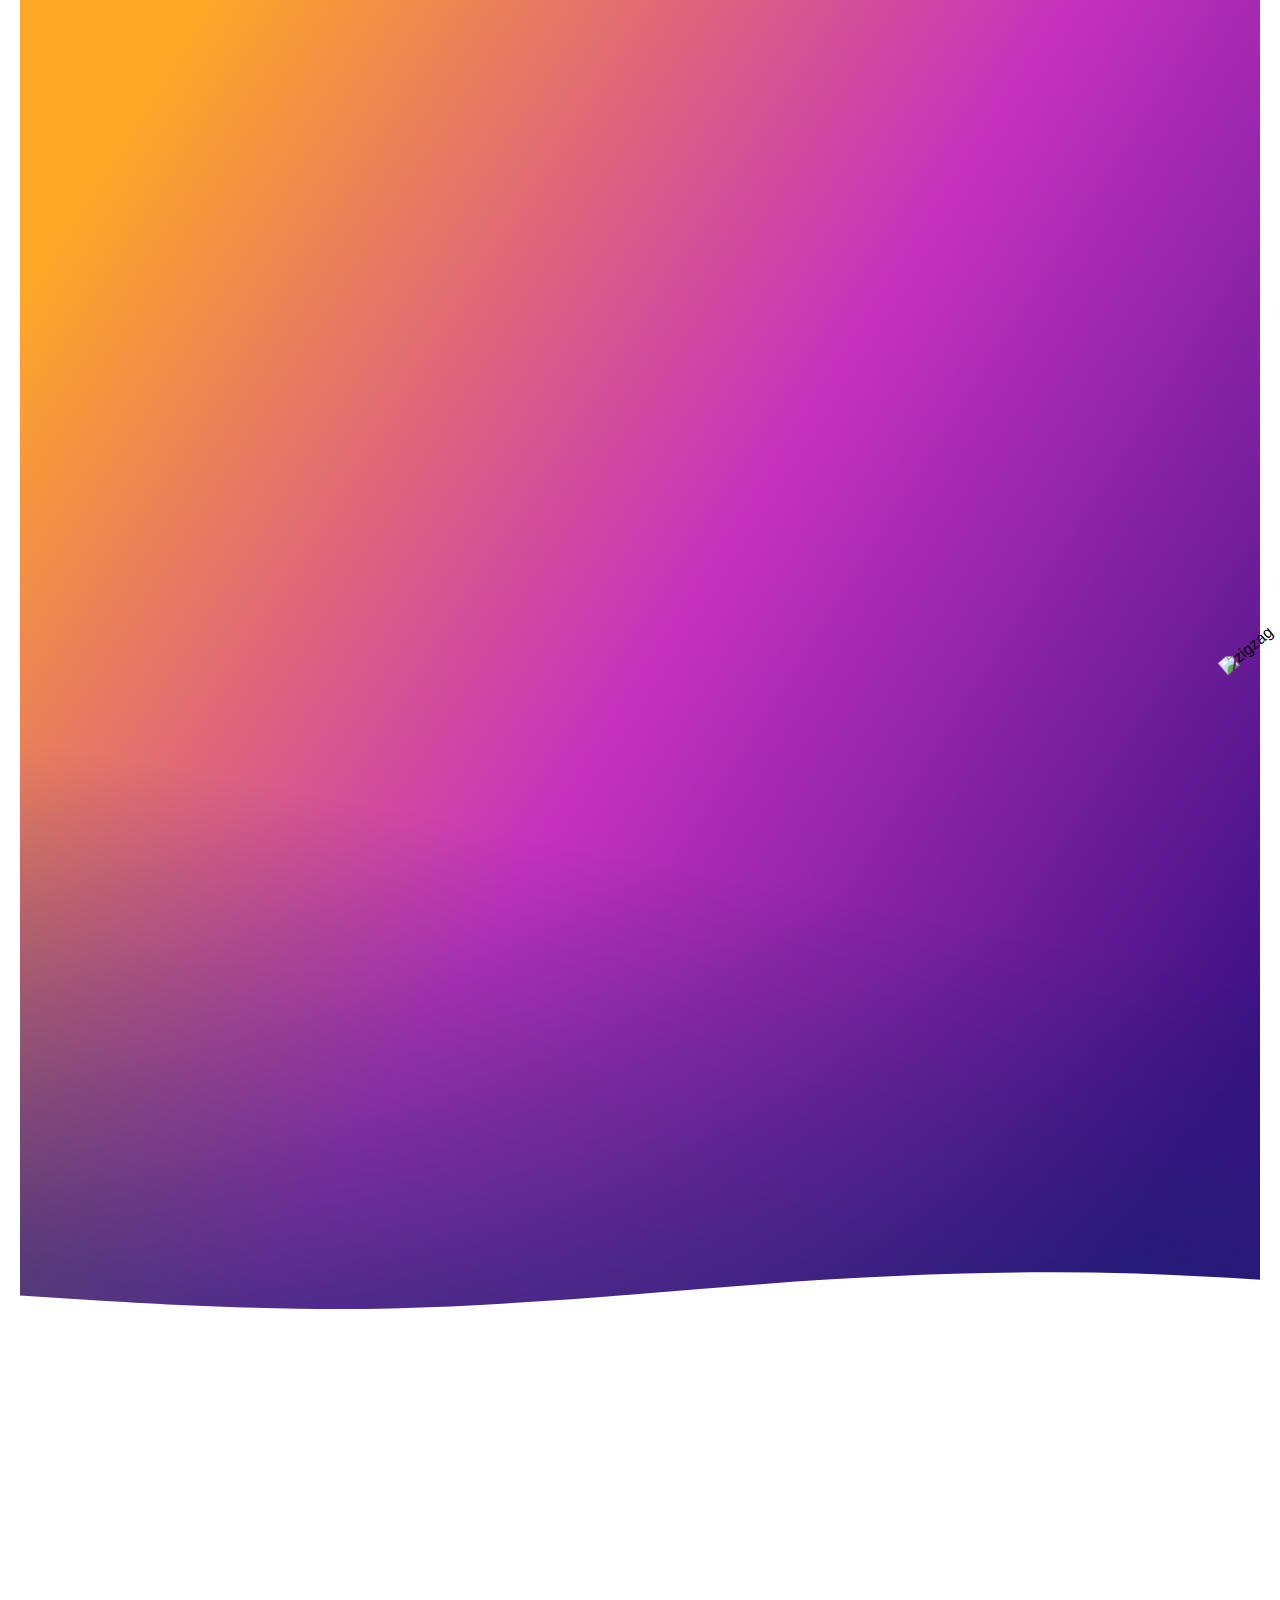
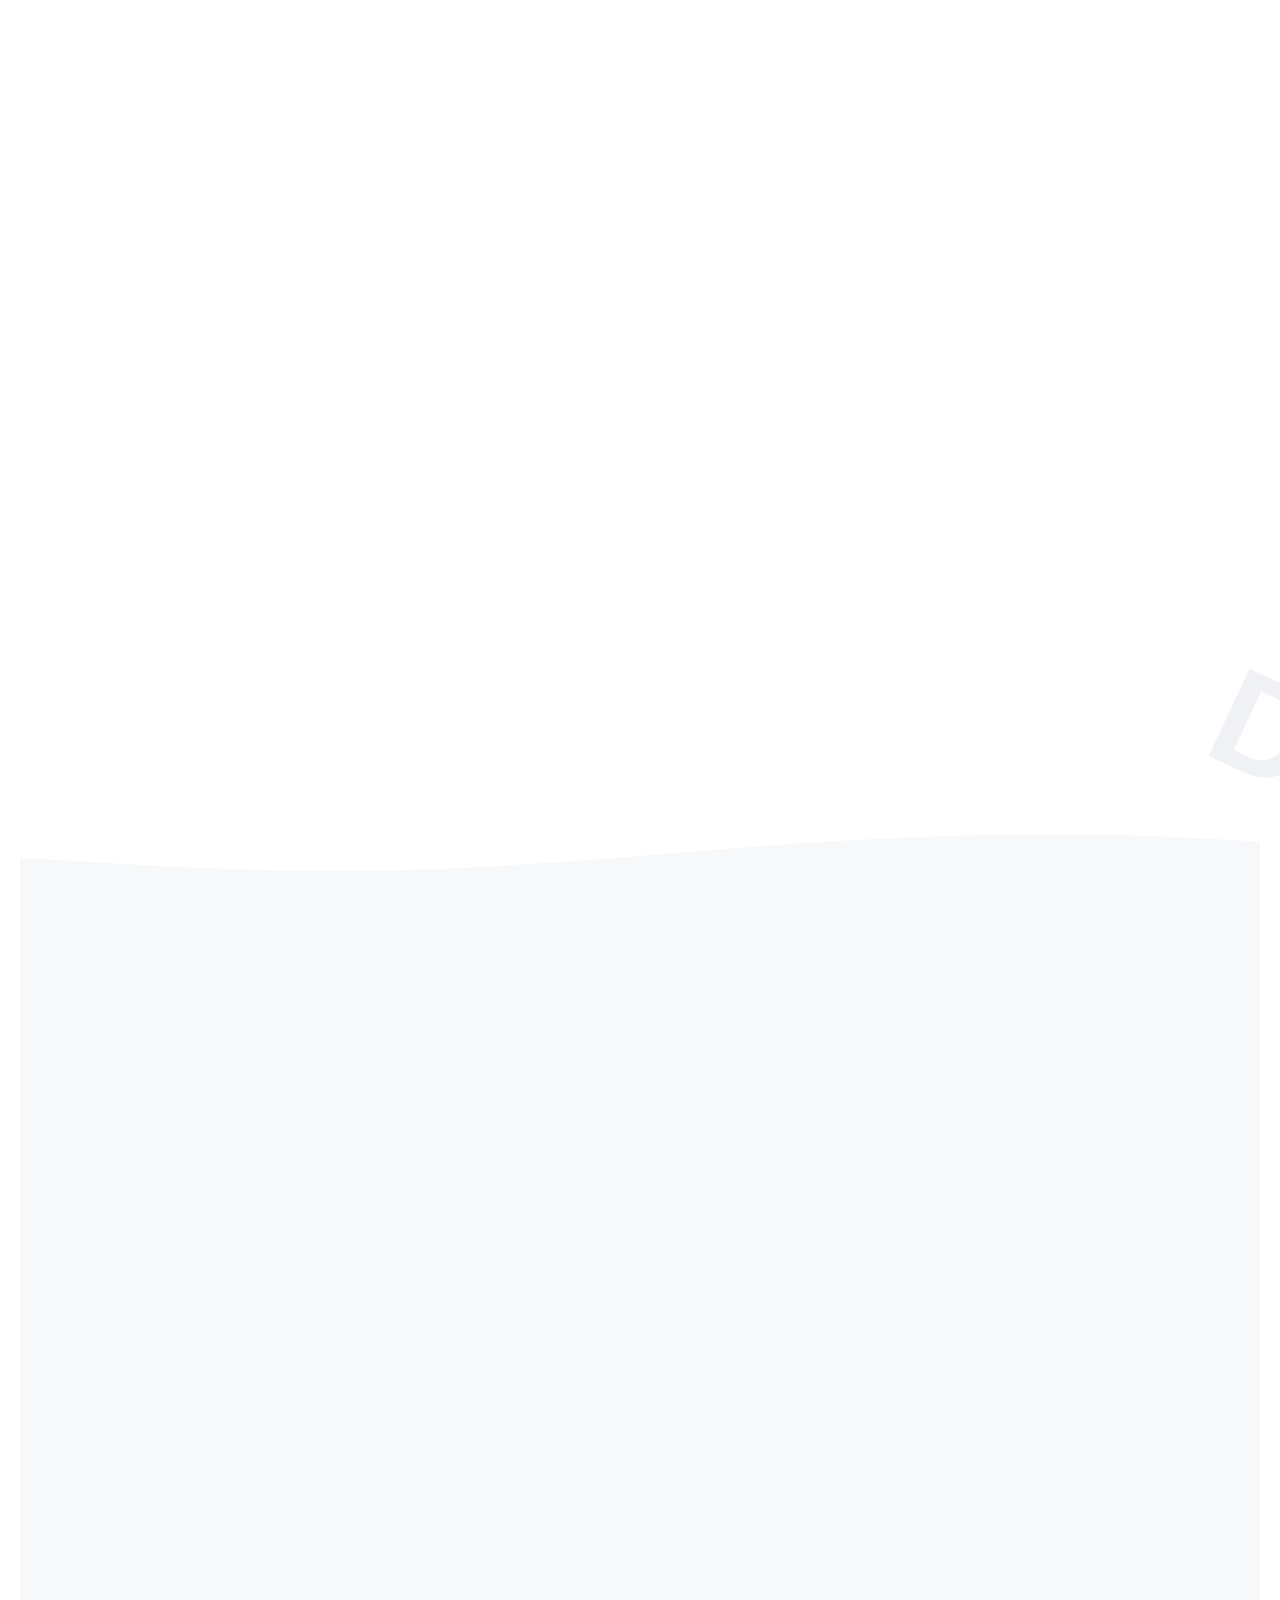
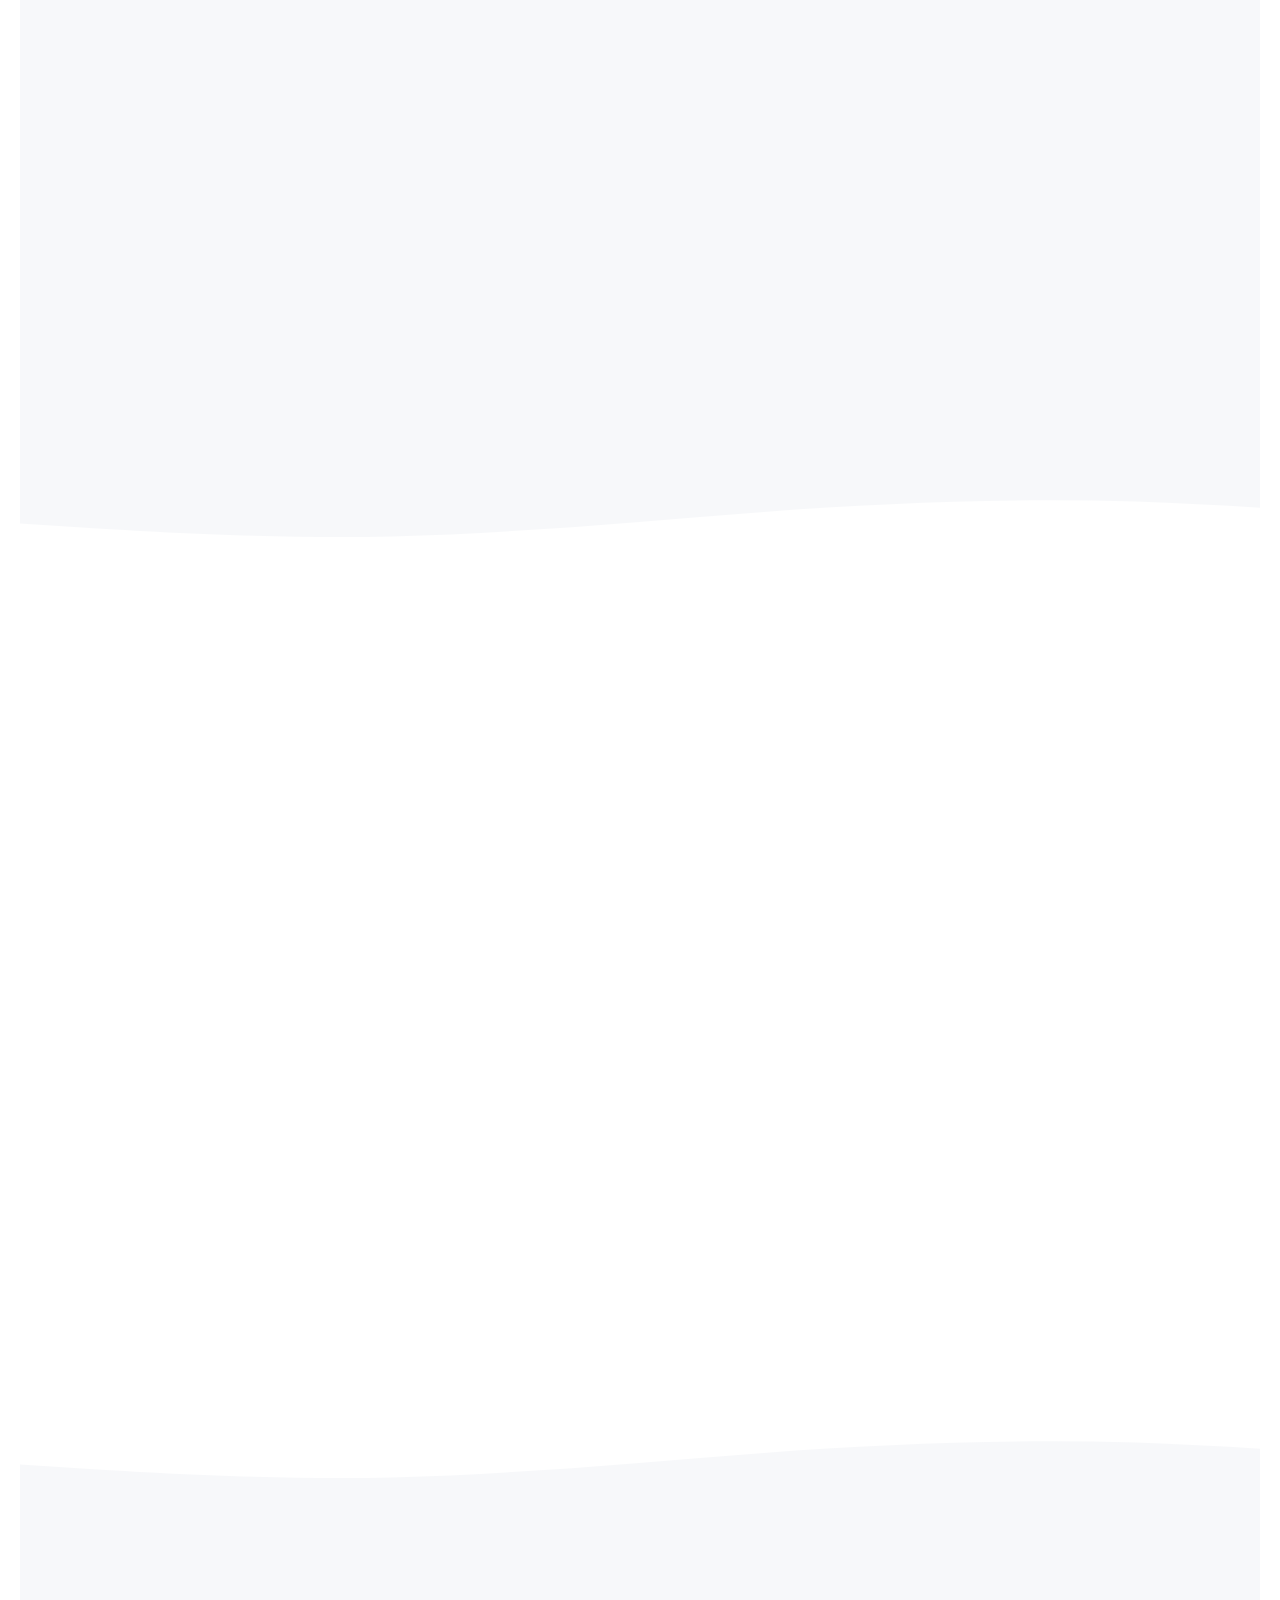
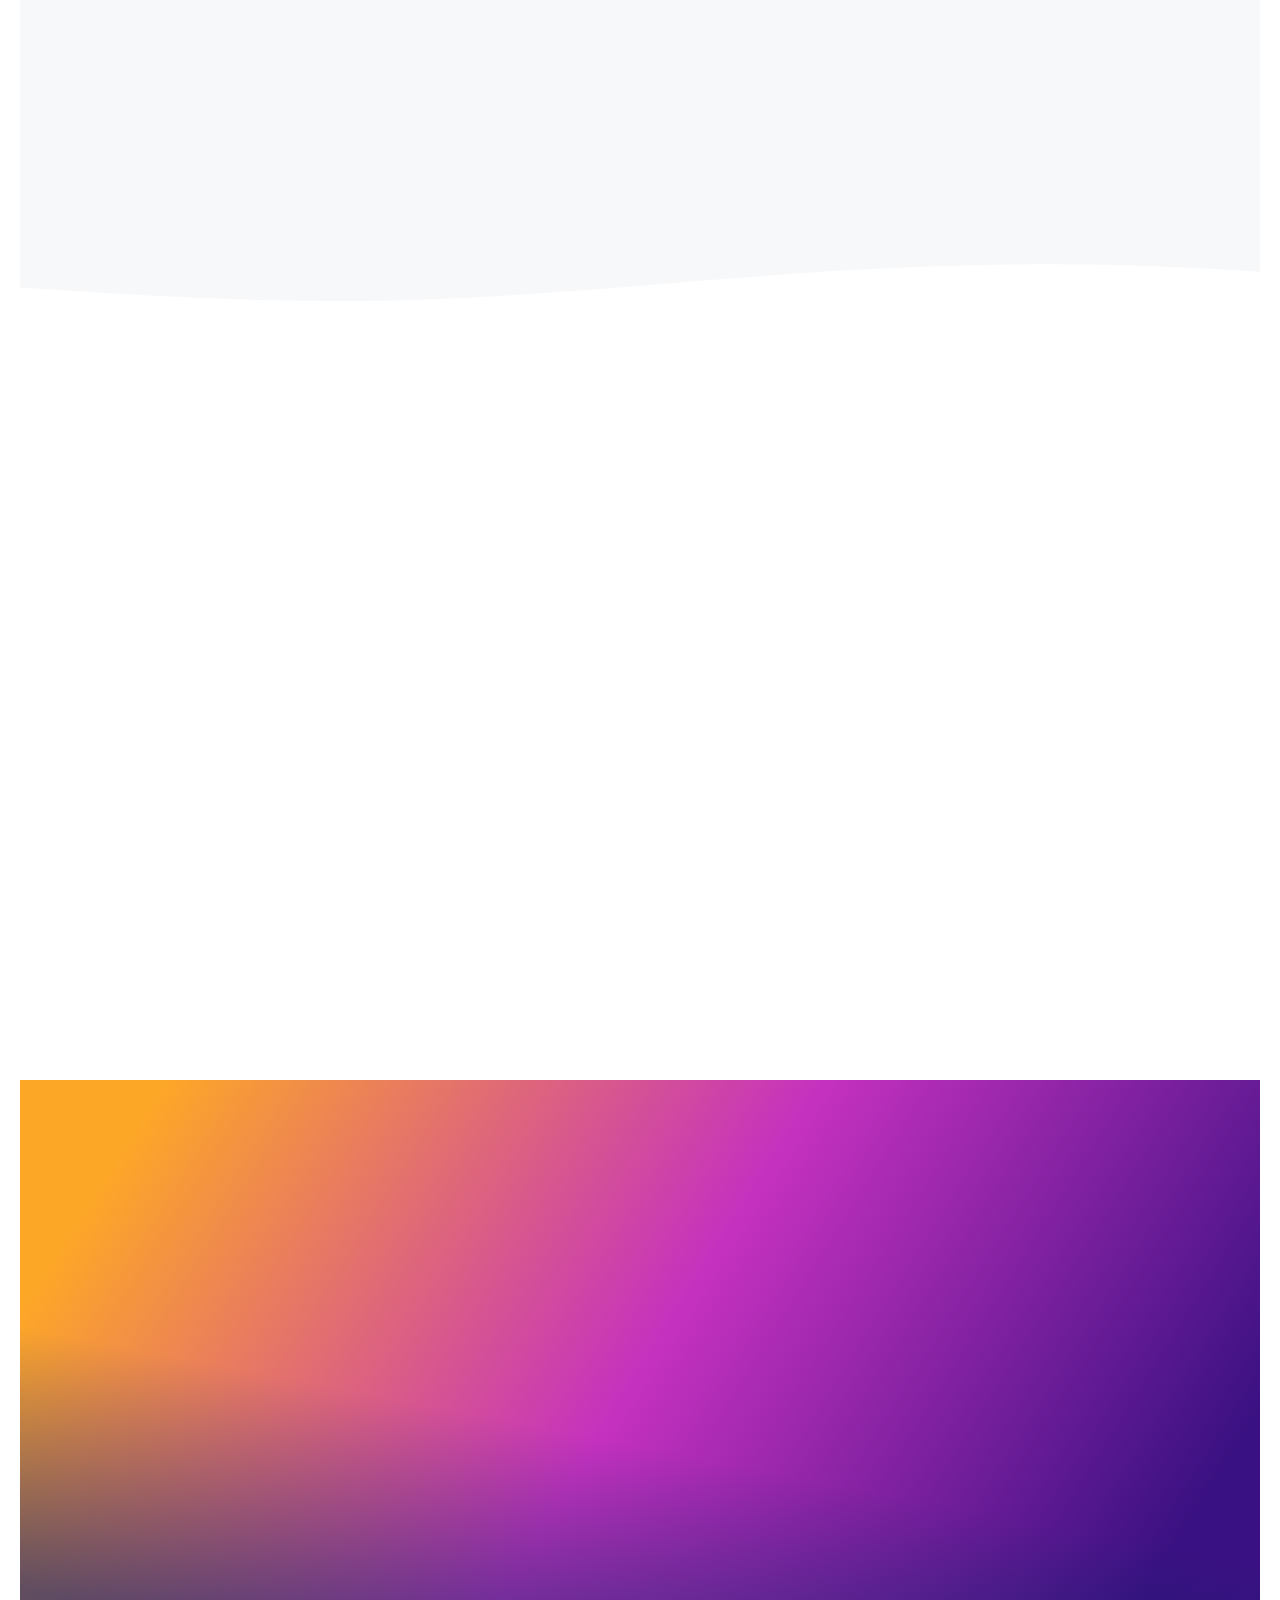
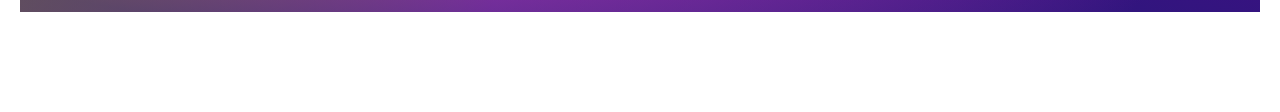
==== commit 5f123297: "Add files via upload" ====
--- a/index.html
+++ b/index.html
@@ -6,1095 +6,468 @@
     <meta http-equiv="X-UA-Compatible" content="IE=edge">
     <meta name="viewport" content="width=device-width, initial-scale=1.0">
     <meta content="telephone=no" name="format-detection">
-    <title>Робоунивер</title>
+    <title>Rewriting</title>
     <link rel="preconnect" href="https://fonts.googleapis.com">
     <link rel="preconnect" href="https://fonts.gstatic.com" crossorigin>
-    <link href="https://fonts.googleapis.com/css2?family=Montserrat&family=Poppins&family=Rubik&display=swap" rel="stylesheet">
+    <link href="https://fonts.googleapis.com/css2?family=Montserrat&display=swap" rel="stylesheet">
     <link rel="stylesheet" href="css/normalize.css">
     <link rel="stylesheet" href="css/style.css">
+    <link rel="stylesheet" href="css/aos.css">
     <link rel="stylesheet" href="css/swiper-bundle.min.css">
     <link rel="stylesheet" href="css/mobile-adaptive.css">
 
-    <script defer src="js/jquery.js"></script>
-    <script defer src="js/main.js"></script>
-    <script defer src="js/swiper-bundle.min.js"></script>
-    <script defer src="js/swiper.js"></script>
+
 
 
 </head>
 
 <body>
-    <header class="header">
-        <div class="navbar">
-            <img class="img-adaptive" src="img/logo.png" alt="logo">
-            <nav class="navbar__nav">
-                <ul class="navbar__menu">
-                    <li class="navbar__items"><a href="http://">Программа семестра</a></li>
-                    <li class="navbar__items"><a href="http://">Стоимость</a></li>
-                    <li class="navbar__items"><a href="http://">Адреса</a></li>
-                    <li class="navbar__items"><a href="http://">Истории</a></li>
-                    <li class="navbar__items"><a href="http://">Команда</a></li>
-                </ul>
-            </nav>
-            <div class="navbar__social-links">
-                <a href="#">
-                    <img src="img/whatsapp.png" alt="">
-                </a>
-                <a href="#">
-                    <img src="img/telegram.png" alt="">
-
-                </a>
-            </div>
-            <span class="header__tel">+7 (495) 748-00-66</span>
-            <button class="header__button button">Записаться</button>
-        </div>
-
-        <div class="mobile-navbar">
-            <img class="mobile-navbar__logo img-adaptive" src="img/logo.png" alt="logo">
-
-            <div class="mobile-navbar__social-links">
-                <a href="#">
-                    <img class="mobile-navbar__social-logo" src="img/whatsapp.png" alt="whatsapp">
-                </a>
-                <a href="#">
-                    <img class="mobile-navbar__social-logo" src="img/telegram.png" alt="telegramm">
-                </a>
-            </div>
-            <span class="mobile-header__tel">+7 (495) 748-00-66</span>
-            <div class="mobile__menu-btn">
-                <span class="menu-btn__row row-1"></span>
-                <span class="menu-btn__row row-2"></span>
-                <span class="menu-btn__row row-3"></span>
-            </div>
-            <nav class="mobile-navbar__nav">
-                <ul class="mobile-navbar__menu">
-                    <li class="mobile-navbar__items"><a href="http://">Программа семестра</a></li>
-                    <li class="mobile-navbar__items"><a href="http://">Стоимость</a></li>
-                    <li class="mobile-navbar__items"><a href="http://">Адреса</a></li>
-                    <li class="mobile-navbar__items"><a href="http://">Истории</a></li>
-                    <li class="mobile-navbar__items"><a href="http://">Команда</a></li>
-                </ul>
-            </nav>
-        </div>
-
-
-
-    </header>
-
-    <main class="main">
-        <section class="main-info">
-            <div class="main-info__text-block">
-                <div class="main-info__left-side">
-                    <h1 class="main-info__title title"><span class="main-info__title-name">RoboUniver</span><span class="desktop-version">– это</span> образовательная робототехническая вселенная <br class="desktop-version">
-                        <span class="main-info__title-count">100 секций</span> в Москве и других городах
-                    </h1>
-                    <h5 class="main-info__sub-title">Ваши дети научатся:</h5>
-                    <div class="main-info__paragraph-block">
-                        <div class="main-info__paragraph-item"><span class="main-info__paragraph-number">01</span>
-                            <p class="main-info__paragraph">Применять на практике Математику, Физику, а также другие науки
-                            </p>
-                        </div>
-                        <div class="main-info__paragraph-item"><span class="main-info__paragraph-number">02</span>
-                            <p class="main-info__paragraph">Программировать в визуальных обучающих средах и на языках Python, RobotC</p>
-                        </div>
-                        <div class="main-info__paragraph-item"><span class="main-info__paragraph-number">03</span>
-                            <p class="main-info__paragraph">Конструировать на основе Lego Education WeDo, Lego Mindstorms EV3, Arduino</p>
-                        </div>
-                        <div class="main-info__paragraph-item"><span class="main-info__paragraph-number">04</span>
-                            <p class="main-info__paragraph">Основам логики, тех. творчеству, алгоритмике, проектному мышлению и командной работе</p>
-                        </div>
-                    </div>
-                    <div class="main-info__buttons-block">
-                        <button class="main-info__button button">Записаться</button>
-                        <a class="main-info__feedback-link" href="#">Отзывы о нас
-                            <span class="main-info__feedback-icon"><svg class="right-icon icon" height="12px"
-                                    width="7px">
-                                    <use xlink:href="img/icons.svg#right"></use>
-                                </svg></span>
-                        </a>
-                    </div>
-                </div>
-                <img class="main-info__img img-adaptive" src="img/boy.png" alt="boy">
-            </div>
-        </section>
-        <section class="programm">
-            <h1 class="programm__title title">Программы <br> на все возраста до 17 лет
-            </h1>
-            <a class="programm__more-link" href="#">Подробнее
-                <svg class="programm__right-arrow icon" height="12px" width="12px">
-                    <use xlink:href="img/icons.svg#arrowright"></use>
+    <div class="idc-main-wrapper">
+        <div class="shape rellax" style="left: -15%; top: 40%;" data-rellax-speed="-9"><img src="img/header animation/zigzag.svg" alt="zigzag"></div>
+        <div class="shape rellax" style="left: 95%; top: 10%; transform: rotate(-40deg);" data-rellax-speed="-9"><img src="img/header animation/zigzag.svg" alt="zigzag"></div>
+        <div class="shape rellax" style="left: -10%;top: 10%; opacity: 0.4; font-weight: 600; font-size: 140px; line-height: 171px; color: #DBDEE4; transform: rotate(-25deg);" data-rellax-speed="-10">A</div>
+        <div class="shape rellax" style="left: 95%; top: 35%; opacity: 0.4; font-weight: 600; font-size: 140px; line-height: 171px; color: #DBDEE4; transform: rotate(25deg);" data-rellax-speed="-10">D</div>
+
+
+
+        <div class="idc-head">
+            <div class="idc-bg-wrapper idc-gradient-bg">
+                <svg class="idc-wave" xmlns:xlink="http://www.w3.org/1999/xlink " id="wave " style="transform:rotate(0deg); transition: 0.3s " viewBox="0 0 1600 80 " version="1.1 " xmlns="http://www.w3.org/2000/svg">
+                    <defs>
+                        <linearGradient id="sw-gradient-0" x1="0 " x2="0 " y1="1 " y2="0 ">
+                            <stop stop-color="rgba(255, 255, 255, 1) " offset="0% " />
+                            <stop stop-color="rgba(255, 255, 255, 1) " offset="100% " />
+                        </linearGradient>
+                    </defs>
+                    <path style="transform:translate(0, 0px); opacity:1 " fill="url(#sw-gradient-0) "
+                        d="M0,60L80,65C160,70,320,80,480,76.7C640,73,800,57,960,45C1120,33,1280,27,1440,31.7C1600,37,1760,53,1920,55C2080,57,2240,43,2400,35C2560,27,2720,23,2880,18.3C3040,13,3200,7,3360,11.7C3520,17,3680,33,3840,45C4000,57,4160,63,4320,63.3C4480,63,4640,57,4800,56.7C4960,57,5120,63,5280,70C5440,77,5600,83,5760,71.7C5920,60,6080,30,6240,16.7C6400,3,6560,7,6720,18.3C6880,30,7040,50,7200,55C7360,60,7520,50,7680,40C7840,30,8000,20,8160,15C8320,10,8480,10,8640,8.3C8800,7,8960,3,9120,5C9280,7,9440,13,9600,16.7C9760,20,9920,20,10080,26.7C10240,33,10400,47,10560,53.3C10720,60,10880,60,11040,58.3C11200,57,11360,53,11440,51.7L11520,50L11520,100L11440,100C11360,100,11200,100,11040,100C10880,100,10720,100,10560,100C10400,100,10240,100,10080,100C9920,100,9760,100,9600,100C9440,100,9280,100,9120,100C8960,100,8800,100,8640,100C8480,100,8320,100,8160,100C8000,100,7840,100,7680,100C7520,100,7360,100,7200,100C7040,100,6880,100,6720,100C6560,100,6400,100,6240,100C6080,100,5920,100,5760,100C5600,100,5440,100,5280,100C5120,100,4960,100,4800,100C4640,100,4480,100,4320,100C4160,100,4000,100,3840,100C3680,100,3520,100,3360,100C3200,100,3040,100,2880,100C2720,100,2560,100,2400,100C2240,100,2080,100,1920,100C1760,100,1600,100,1440,100C1280,100,1120,100,960,100C800,100,640,100,480,100C320,100,160,100,80,100L0,100Z " />
                 </svg>
-            </a>
-            <div class="programm__map programm__see-all_closed">
-                <img class="programm__map-img" src="img/bigmap.png" alt="bigmap">
-            </div>
-            <div class="programm__dynamic-row">
-                <div class="programm__see-all see-all_button">
-                    <p class="programm__see-all_text">Смотреть полностью</p>
-                    <svg class="programm__down-arrow icon" height="16px" width="16px">
-                        <use xlink:href="img/icons.svg#arrowdown"></use>
-                    </svg>
-                </div>
-
-                <button class="programm__button button">Записаться</button>
-            </div>
-        </section>
-        <section class="pluses">
-            <h1 class="pluses__title title">22 плюса</h1>
-            <div class="pluses__content pluses__see-all_closed">
-                <div class="pluses__item">
-                    <div class="pluses__item-logo">
-                        <img src="img/logo-1.png" alt="logo-1">
-                    </div>
-                    <h5 class="pluses__item-title">Мы рядом с вашим домом</h5>
-                    <p class="pluses__item-text">
-                        100 секций в Москве, МО, Санкт-Петербурге и других городах
+            </div>
+            <div class="idc-container" data-aos="fade-up" data-aos-delay="500" data-aos-duration="1200">
+                <!-- ***********************parallax************** -->
+
+                <div class="shape rellax " style="left: 10%;top: 38%; " data-rellax-speed="2 "><img src="img/header animation/skrepka.svg " alt="skrepka "></div>
+                <div class="shape rellax " style="left: 50%;top: 45%; " data-rellax-speed="2 "><img src="img/header animation/skrepka-min.svg " alt="skrepka-min "></div>
+                <div class="shape rellax " style="left: 85%; top: 60%; " data-rellax-speed="2 "><img src="img/header animation/star-min.svg " alt="star-min "></div>
+                <div class="shape rellax " style="left: -5%; top: 20%; " data-rellax-speed="2 "><img src="img/header animation/Star-1.svg " alt="star "></div>
+                <div class="shape rellax " style="z-index: 0; width: 381px; height: 381px; left: 10%; top: 550px;border-radius: 50%; background: linear-gradient(332.96deg, #ED8554 9.19%, rgba(255, 233, 215, 0.75) 86.46%, rgba(255, 255, 255, 0.6) 86.46%);;
+                opacity:0.4; " data-rellax-speed="2 "></div>
+                <div class="shape rellax " style="left: 70%; top: 665px;z-index: 12; " data-rellax-speed="-2 "><img src="img/header animation/paper-r1.svg " alt="paper-r1 "></div>
+                <div class="shape rellax " style="left: 60%; top: 618px;z-index: 12; " data-rellax-speed="2 "><img src="img/header animation/paper-r2.svg " alt="paper-r2 "></div>
+                <div class="shape rellax " style="left: 20%; top: 745px;z-index: 12; " data-rellax-speed="-2 "><img src="img/header animation/paper-l1.svg " alt="paper-l1 "></div>
+                <div class="shape rellax " style="left: 35%; top: 840px; z-index: 12; " data-rellax-speed="2 "><img src="img/header animation/paper-l2.svg " alt="paper-l2 "></div>
+                <div class="shape rellax " style="left: 60%; top: 585px; " data-rellax-speed="-1 "><img src="img/header animation/dots.svg " alt="dots "></div>
+
+                <!-- ***********************end of parallax************** -->
+
+                <h1 class="idc-title">Вакансия от эксперта</h1>
+                <div class="idc-age-limit ">0+</div>
+                <div class="idc-head__subtitle-wrapper idc-flex ">
+                    <span class="idc-head__arrows ">
+                        <img src="img/head/left.svg" alt="left ">
+                    </span>
+                    <p class="idc-subtitle ">Составим текст вашей вакансии для <br> привлечения целевых кандидатов
                     </p>
-                </div>
-                <div class="pluses__item">
-                    <div class="pluses__item-logo">
-                        <img src="img/logo-2.png" alt="logo-1">
-                    </div>
-                    <h5 class="pluses__item-title">Мы рядом с вашим домом</h5>
-                    <p class="pluses__item-text">
-                        100 секций в Москве, МО, Санкт-Петербурге и других городах
-                    </p>
-                </div>
-                <div class="pluses__item">
-                    <div class="pluses__item-logo">
-                        <img src="img/logo-3.png" alt="logo-2">
-                    </div>
-                    <h5 class="pluses__item-title">Мы рядом с вашим домом</h5>
-                    <p class="pluses__item-text">
-                        100 секций в Москве, МО, Санкт-Петербурге и других городах
-                    </p>
-                </div>
-                <div class="pluses__item">
-                    <div class="pluses__item-logo">
-                        <img src="img/logo-4.png" alt="logo-3">
-                    </div>
-                    <h5 class="pluses__item-title">Мы рядом с вашим домом</h5>
-                    <p class="pluses__item-text">
-                        100 секций в Москве, МО, Санкт-Петербурге и других городах
-                    </p>
-                </div>
-                <div class="pluses__item">
-                    <div class="pluses__item-logo">
-                        <img src="img/logo-5.png" alt="logo-4">
-                    </div>
-                    <h5 class="pluses__item-title">Мы рядом с вашим домом</h5>
-                    <p class="pluses__item-text">
-                        100 секций в Москве, МО, Санкт-Петербурге и других городах
-                    </p>
-                </div>
-                <div class="pluses__item">
-                    <div class="pluses__item-logo">
-                        <img src="img/logo-6.png" alt="logo-5">
-                    </div>
-                    <h5 class="pluses__item-title">Мы рядом с вашим домом</h5>
-                    <p class="pluses__item-text">
-                        100 секций в Москве, МО, Санкт-Петербурге и других городах
-                    </p>
-                </div>
-                <div class="pluses__item">
-                    <div class="pluses__item-logo">
-                        <img src="img/logo-7.png" alt="logo-6">
-                    </div>
-                    <h5 class="pluses__item-title">Мы рядом с вашим домом</h5>
-                    <p class="pluses__item-text">
-                        100 секций в Москве, МО, Санкт-Петербурге и других городах
-                    </p>
-                </div>
-                <div class="pluses__item">
-                    <div class="pluses__item-logo">
-                        <img src="img/logo-8.png" alt="logo-7">
-                    </div>
-                    <h5 class="pluses__item-title">Мы рядом с вашим домом</h5>
-                    <p class="pluses__item-text">
-                        100 секций в Москве, МО, Санкт-Петербурге и других городах
-                    </p>
-                </div>
-                <div class="pluses__item">
-                    <div class="pluses__item-logo">
-                        <img src="img/logo-9.png" alt="logo-8">
-                    </div>
-                    <h5 class="pluses__item-title">Мы рядом с вашим домом</h5>
-                    <p class="pluses__item-text">
-                        100 секций в Москве, МО, Санкт-Петербурге и других городах
-                    </p>
-                </div>
-                <div class="pluses__item">
-                    <div class="pluses__item-logo">
-                        <img src="img/logo-8.png" alt="logo-8">
-                    </div>
-                    <h5 class="pluses__item-title">Мы рядом с вашим домом</h5>
-                    <p class="pluses__item-text">
-                        100 секций в Москве, МО, Санкт-Петербурге и других городах
-                    </p>
-                </div>
-                <div class="pluses__item">
-                    <div class="pluses__item-logo">
-                        <img src="img/logo-9.png" alt="logo-9">
-                    </div>
-                    <h5 class="pluses__item-title">Мы рядом с вашим домом</h5>
-                    <p class="pluses__item-text">
-                        100 секций в Москве, МО, Санкт-Петербурге и других городах
-                    </p>
-                </div>
-                <div class="pluses__item">
-                    <div class="pluses__item-logo">
-                        <img src="img/logo-1.png" alt="logo-1">
-                    </div>
-                    <h5 class="pluses__item-title">Мы рядом с вашим домом</h5>
-                    <p class="pluses__item-text">
-                        100 секций в Москве, МО, Санкт-Петербурге и других городах
-                    </p>
-                </div>
-                <div class="pluses__item">
-                    <div class="pluses__item-logo">
-                        <img src="img/logo-2.png" alt="logo-2">
-                    </div>
-                    <h5 class="pluses__item-title">Мы рядом с вашим домом</h5>
-                    <p class="pluses__item-text">
-                        100 секций в Москве, МО, Санкт-Петербурге и других городах
-                    </p>
-                </div>
-                <div class="pluses__item">
-                    <div class="pluses__item-logo">
-                        <img src="img/logo-3.png" alt="logo-3">
-                    </div>
-                    <h5 class="pluses__item-title">Мы рядом с вашим домом</h5>
-                    <p class="pluses__item-text">
-                        100 секций в Москве, МО, Санкт-Петербурге и других городах
-                    </p>
-                </div>
-                <div class="pluses__item">
-                    <div class="pluses__item-logo">
-                        <img src="img/logo-4.png" alt="logo-4">
-                    </div>
-                    <h5 class="pluses__item-title">Мы рядом с вашим домом</h5>
-                    <p class="pluses__item-text">
-                        100 секций в Москве, МО, Санкт-Петербурге и других городах
-                    </p>
-                </div>
-                <div class="pluses__item">
-                    <div class="pluses__item-logo">
-                        <img src="img/logo-5.png" alt="logo-5">
-                    </div>
-                    <h5 class="pluses__item-title">Мы рядом с вашим домом</h5>
-                    <p class="pluses__item-text">
-                        100 секций в Москве, МО, Санкт-Петербурге и других городах
-                    </p>
-                </div>
-                <div class="pluses__item">
-                    <div class="pluses__item-logo">
-                        <img src="img/logo-6.png" alt="logo-6">
-                    </div>
-                    <h5 class="pluses__item-title">Мы рядом с вашим домом</h5>
-                    <p class="pluses__item-text">
-                        100 секций в Москве, МО, Санкт-Петербурге и других городах
-                    </p>
-                </div>
-                <div class="pluses__item">
-                    <div class="pluses__item-logo">
-                        <img src="img/logo-6.png" alt="logo-6">
-                    </div>
-                    <h5 class="pluses__item-title">Мы рядом с вашим домом</h5>
-                    <p class="pluses__item-text">
-                        100 секций в Москве, МО, Санкт-Петербурге и других городах
-                    </p>
-                </div>
-                <div class="pluses__item">
-                    <div class="pluses__item-logo">
-                        <img src="img/logo-7.png" alt="logo-7">
-                    </div>
-                    <h5 class="pluses__item-title">Мы рядом с вашим домом</h5>
-                    <p class="pluses__item-text">
-                        100 секций в Москве, МО, Санкт-Петербурге и других городах
-                    </p>
-                </div>
-                <div class="pluses__item">
-                    <div class="pluses__item-logo">
-                        <img src="img/logo-8.png" alt="logo-8">
-                    </div>
-                    <h5 class="pluses__item-title">Мы рядом с вашим домом</h5>
-                    <p class="pluses__item-text">
-                        100 секций в Москве, МО, Санкт-Петербурге и других городах
-                    </p>
-                </div>
-                <div class="pluses__item">
-                    <div class="pluses__item-logo">
-                        <img src="img/logo-9.png" alt="logo-9">
-                    </div>
-                    <h5 class="pluses__item-title">Мы рядом с вашим домом</h5>
-                    <p class="pluses__item-text">
-                        100 секций в Москве, МО, Санкт-Петербурге и других городах
-                    </p>
-                </div>
-                <div class="pluses__item">
-                    <div class="pluses__item-logo">
-                        <img src="img/logo-1.png" alt="logo-1">
-                    </div>
-                    <h5 class="pluses__item-title">Мы рядом с вашим домом</h5>
-                    <p class="pluses__item-text">
-                        100 секций в Москве, МО, Санкт-Петербурге и других городах
-                    </p>
-                </div>
-                <div class="pluses__gradient-row"></div>
-
-            </div>
-            <div class="pluses__see-all see-all_button">
-                <p class=" pluses__see-all_text pluses__desktop-version_text">Смотреть ещё 16 преимуществ</p>
-                <p class=" pluses__see-all_text pluses__mobile-version_text">Смотреть ещё 18 преимуществ</p>
-
-                <svg class="pluses__down-arrow icon" height="16px" width="16px">
-                    <use xlink:href="img/icons.svg#arrowdown"></use>
+                    <span class="idc-head__arrows ">
+                        <img src="img/head/right.svg" alt="right ">
+                    </span>
+                </div>
+                <div class="idc-button__wrapper">
+                    <a href="#" class="idc-button idc-flex ">Оставить заявку</a>
+                </div>
+                <div class="idc-head__main-img " style="background-image: url(img/head/header-man.svg);"></div>
+                <div class="idc-head__info idc-flex ">
+                    <div class="idc-head__info-item ">
+                        <img src="img/head/analise.svg" alt="header-analise">
+                        <p class="idc-head__info-text ">Анализ рынка публикуемой вакансии</p>
+                    </div>
+                    <div class="idc-head__info-item ">
+                        <img src="img/head/candidate.svg" alt="header-candidate">
+                        <p class="idc-head__info-text ">Описание портрета целевого кандидата</p>
+                    </div>
+
+                    <div class="idc-head__info-item ">
+                        <img src="img/head/vacante.svg" alt="header-vacante">
+                        <p class="idc-head__info-text ">Составление текста вашей вакансии</p>
+                    </div>
+                    <div class="idc-head__info-item ">
+                        <img src="img/head/feedback.svg" alt="header-feedback">
+                        <p class="idc-head__info-text ">Увеличение откликов от релевантных кандидатов</p>
+                    </div>
+                </div>
+
+
+            </div>
+        </div>
+
+        <div class="idc-analyse">
+            <div class="idc-container" data-aos="fade-up" data-aos-delay="500" data-aos-duration="1200">
+                <div class="idc-analyse__wrapper idc-flex">
+                    <div class="idc-analyse__title-block">
+                        <h1 class="idc-title ">Проанализируем рынок соискателя</h1>
+                        <p class="idc-subtitle ">Мы постоянно исследуем внутреннюю аналитику большого количества вакансий и знаем, какие из них собирают больше откликов и почему</p>
+                    </div>
+                    <div class="idc-analyse__list-block">
+                        <ul class="idc-analyse__list">
+                            <li class="idc-analyse__list-item idc-mini-title">
+                                <span class="idc-analyse__vector" data-aos="zoom-in" data-aos-delay="500" data-aos-duration="500">
+                                    <img src="img/icons/vector.svg" alt="/">
+                                </span> Сколько нужных мне кандидатов на рынке? <span class="idc-subtitle ">Составим
+                                    портрет соискателя и проверим объем спроса в разрезе профобласти и региона</span>
+                            </li>
+                            <li class="idc-analyse__list-item idc-mini-title">
+                                <span class="idc-analyse__vector" data-aos="zoom-in" data-aos-delay="1000" data-aos-duration="500">
+                                    <img src="img/icons/vector.svg" alt="/">
+                                </span> Каковы их зарплатные ожидания? <span class="idc-subtitle">Проанализируем
+                                    требования по заработной плате</span>
+                            </li>
+                            <li class="idc-analyse__list-item idc-mini-title">
+                                <span class="idc-analyse__vector" data-aos="zoom-in" data-aos-delay="1500" data-aos-duration="500">
+                                    <img src="img/icons/vector.svg" alt="/">
+                                </span> Насколько моя вакансия «в рынке»? <span class="idc-subtitle">Определим
+                                    количество предложений работодателей и конкурентоспособность вашей вакансии</span>
+                            </li>
+                        </ul>
+                    </div>
+                </div>
+                <div class="idc-analyse__wrapper idc-flex ">
+                    <div class="idc-analyse__title-block ">
+                        <h1 class="idc-title ">Составим текст вашей вакансии</h1>
+                        <p class="idc-subtitle ">На основе анализа рынка мы подготовим текст для вашей вакансии и рекомендации по ее продвижению</p>
+                    </div>
+                    <div class="idc-analyse__list-block">
+                        <ul class="idc-analyse__list">
+                            <li class="idc-analyse__list-item-two idc-mini-title">
+                                <span class="idc-analyse__vector" data-aos="zoom-in" data-aos-delay="2000" data-aos-duration="500">
+                                    <img src="img/icons/vector.svg" alt="/">
+                                </span> Как составить мотивирующий на отклик текст вакансии? <span class="idc-subtitle">Мы напишем его на языке вашей целевой аудитории</span>
+                            </li>
+                            <li class="idc-analyse__list-item-two idc-mini-title ">
+                                <span class="idc-analyse__vector" data-aos="zoom-in" data-aos-delay="2500" data-aos-duration="500">
+                                    <img src="img/icons/vector.svg" alt="/">
+                                </span> Как повысить посещаемость моей вакансии? <span class="idc-subtitle">Оформим
+                                    текст с учетом его отображения в сниппете
+                                </span>
+                                <div class="idc-information">
+                                    <img src="img/icons/i.svg" alt="/">
+                                    <div class="idc-information__title">
+                                        «Сниппет — информационный блок, показывающий внутреннее содержание ссылки в поисковой выдаче. Сниппет вакансии показывает кандидату ее краткое описание, чтобы он мог оценить ее содержание.»
+                                        <div class="idc-title-arrow"></div>
+                                    </div>
+                                </div>
+
+                            </li>
+                            <li class="idc-analyse__list-item-two idc-mini-title ">
+                                <span class="idc-analyse__vector" data-aos="zoom-in" data-aos-delay="3000" data-aos-duration="500">
+                                    <img src="img/icons/vector.svg" alt="/">
+                                </span> Как увеличить количество релевантных откликов? <span class="idc-subtitle">Донесем преимущества работы в вашей компании</span>
+                            </li>
+                        </ul>
+                    </div>
+                </div>
+                <div class="idc-button__wrapper">
+                    <a href="#" class="idc-button idc-flex ">Оставить заявку</a>
+                </div>
+            </div>
+
+
+            <div class="idc-bg-wrapper">
+                <svg class="idc-wave" xmlns:xlink="http://www.w3.org/1999/xlin" id="wave" style="transform:rotate(0deg); transition: 0.3s" viewBox="0 0 1600 80 " version="1.1 " xmlns="http://www.w3.org/2000/svg ">
+                    <defs>
+                        <linearGradient id="sw-gradient-1" x1="0 " x2="0 " y1="1 " y2="0 ">
+                            <stop stop-color="rgba(247, 248, 250, 1) " offset="0% " />
+                            <stop stop-color="rgba(247, 248, 250, 1) " offset="100% " />
+                        </linearGradient>
+                    </defs>
+                    <path style="transform:translate(0, 0px); opacity:1 " fill="url(#sw-gradient-1)"
+                        d="M0,60L80,65C160,70,320,80,480,76.7C640,73,800,57,960,45C1120,33,1280,27,1440,31.7C1600,37,1760,53,1920,55C2080,57,2240,43,2400,35C2560,27,2720,23,2880,18.3C3040,13,3200,7,3360,11.7C3520,17,3680,33,3840,45C4000,57,4160,63,4320,63.3C4480,63,4640,57,4800,56.7C4960,57,5120,63,5280,70C5440,77,5600,83,5760,71.7C5920,60,6080,30,6240,16.7C6400,3,6560,7,6720,18.3C6880,30,7040,50,7200,55C7360,60,7520,50,7680,40C7840,30,8000,20,8160,15C8320,10,8480,10,8640,8.3C8800,7,8960,3,9120,5C9280,7,9440,13,9600,16.7C9760,20,9920,20,10080,26.7C10240,33,10400,47,10560,53.3C10720,60,10880,60,11040,58.3C11200,57,11360,53,11440,51.7L11520,50L11520,100L11440,100C11360,100,11200,100,11040,100C10880,100,10720,100,10560,100C10400,100,10240,100,10080,100C9920,100,9760,100,9600,100C9440,100,9280,100,9120,100C8960,100,8800,100,8640,100C8480,100,8320,100,8160,100C8000,100,7840,100,7680,100C7520,100,7360,100,7200,100C7040,100,6880,100,6720,100C6560,100,6400,100,6240,100C6080,100,5920,100,5760,100C5600,100,5440,100,5280,100C5120,100,4960,100,4800,100C4640,100,4480,100,4320,100C4160,100,4000,100,3840,100C3680,100,3520,100,3360,100C3200,100,3040,100,2880,100C2720,100,2560,100,2400,100C2240,100,2080,100,1920,100C1760,100,1600,100,1440,100C1280,100,1120,100,960,100C800,100,640,100,480,100C320,100,160,100,80,100L0,100Z " />
                 </svg>
             </div>
 
-            <div class="mobile-pluses__slider-body">
-                <div class="mobile-pluses__swiper swiper">
-                    <div class="swiper-wrapper">
-                        <div class="swiper-slide">
-
-                            <div class="pluses__item">
-                                <div class="pluses__item-logo">
-                                    <img src="img/logo-1.png" alt="logo-1">
+        </div>
+
+        <div class="idc-instr">
+            <div class="idc-bg-wrapper idc-grey-bg">
+                <svg class="idc-wave" xmlns:xlink="http://www.w3.org/1999/xlink " id="wave " style="transform:rotate(0deg); transition: 0.3s " viewBox="0 0 1600 80 " version="1.1 " xmlns="http://www.w3.org/2000/svg">
+                    <defs>
+                        <linearGradient id="sw-gradient-0" x1="0 " x2="0 " y1="1 " y2="0 ">
+                            <stop stop-color="rgba(255, 255, 255, 1) " offset="0% " />
+                            <stop stop-color="rgba(255, 255, 255, 1) " offset="100% " />
+                        </linearGradient>
+                    </defs>
+                    <path style="transform:translate(0, 0px); opacity:1 " fill="url(#sw-gradient-0) "
+                        d="M0,60L80,65C160,70,320,80,480,76.7C640,73,800,57,960,45C1120,33,1280,27,1440,31.7C1600,37,1760,53,1920,55C2080,57,2240,43,2400,35C2560,27,2720,23,2880,18.3C3040,13,3200,7,3360,11.7C3520,17,3680,33,3840,45C4000,57,4160,63,4320,63.3C4480,63,4640,57,4800,56.7C4960,57,5120,63,5280,70C5440,77,5600,83,5760,71.7C5920,60,6080,30,6240,16.7C6400,3,6560,7,6720,18.3C6880,30,7040,50,7200,55C7360,60,7520,50,7680,40C7840,30,8000,20,8160,15C8320,10,8480,10,8640,8.3C8800,7,8960,3,9120,5C9280,7,9440,13,9600,16.7C9760,20,9920,20,10080,26.7C10240,33,10400,47,10560,53.3C10720,60,10880,60,11040,58.3C11200,57,11360,53,11440,51.7L11520,50L11520,100L11440,100C11360,100,11200,100,11040,100C10880,100,10720,100,10560,100C10400,100,10240,100,10080,100C9920,100,9760,100,9600,100C9440,100,9280,100,9120,100C8960,100,8800,100,8640,100C8480,100,8320,100,8160,100C8000,100,7840,100,7680,100C7520,100,7360,100,7200,100C7040,100,6880,100,6720,100C6560,100,6400,100,6240,100C6080,100,5920,100,5760,100C5600,100,5440,100,5280,100C5120,100,4960,100,4800,100C4640,100,4480,100,4320,100C4160,100,4000,100,3840,100C3680,100,3520,100,3360,100C3200,100,3040,100,2880,100C2720,100,2560,100,2400,100C2240,100,2080,100,1920,100C1760,100,1600,100,1440,100C1280,100,1120,100,960,100C800,100,640,100,480,100C320,100,160,100,80,100L0,100Z " />
+                </svg>
+            </div>
+            <div class="idc-container" data-aos="fade-up" data-aos-delay="500" data-aos-duration="1200">
+                <h1 class="idc-title">Как это происходит</h1>
+                <div class="idc-instr__wrapper idc-flex">
+                    <div class="idc-instr__steps">
+                        <p class="idc-instr__step idc-flex"><span class="idc-instr__step-number">1</span>Вы оставляете заявку на сайте</p>
+                        <p class="idc-instr__step idc-flex"><span class="idc-instr__step-number">2</span>С вами связываются наши эксперты и задают уточняющие вопросы</p>
+                        <p class="idc-instr__step idc-flex"><span class="idc-instr__step-number">3</span>Мы делаем анализ рынка труда и составляем текст вакансии</p>
+                    </div>
+                    <div class="idc-instr__screen-img">
+                        <img src="img/instr/mobile-screen.png" alt="/">
+                    </div>
+
+                    <div class="idc-instr__animate-arrow">
+                        <span data-aos="zoom-in" data-aos-delay="50" data-aos-duration="300">
+                            <svg class="idc-instr__arrow icon" width="147" height="195" viewBox="0 0 147 195" fill="none" xmlns="http://www.w3.org/2000/svg">
+                                <path class="idc-instr__arrow_path" data-aos="animate-arrow"
+                                    d="M2.02344 0.31543C-6.06591 115.517 34.4978 160.315 145.998 188.815" stroke="black"
+                                    stroke-opacity="0.5" stroke-width="2" />
+                                <path class="idc-instr__arrow_path-dashed"
+                                    d="M2.02344 0.31543C-6.06591 115.517 34.4978 160.315 145.998 188.815" stroke="#F7F8FA"
+                                    stroke-width="4" fill="none" />
+                            </svg>
+                        </span>
+
+                        <span data-aos="zoom-in" data-aos-delay="3000" data-aos-duration="1500">
+                            <svg  class="idc-instr__arrow_path_arrow" width="11" height="15" viewBox="0 0 11 15" fill="none" xmlns="http://www.w3.org/2000/svg">
+                                <path
+                                    d="M6.06298 0.509739C5.79222 0.0283809 5.1825 -0.142339 4.70114 0.128424C4.21979 0.399188 4.04907 1.0089 4.31983 1.49026L6.06298 0.509739ZM1.20114 12.6284C0.719787 12.8992 0.549067 13.5089 0.819831 13.9903C1.09059 14.4716 1.70031 14.6423 2.18167 14.3716L1.20114 12.6284ZM9.69141 9L10.1817 9.87158C10.663 9.60081 10.8337 8.9911 10.563 8.50974L9.69141 9ZM4.31983 1.49026L8.81983 9.49026L10.563 8.50974L6.06298 0.509739L4.31983 1.49026ZM9.20114 8.12842L1.20114 12.6284L2.18167 14.3716L10.1817 9.87158L9.20114 8.12842Z"
+                                    fill="black" fill-opacity="0.5" />
+                                </svg>
+                        </span>
+
+                    </div>
+
+
+
+
+                </div>
+
+                <h1 class="idc-title">Что вы получаете</h1>
+                <div class="idc-instr__get-list idc-flex">
+                    <div class="idc-instr__get-item idc-vector-one">
+                        <span class="idc-instr__vector">
+                            <img src="img/icons/vector-max.svg" alt="/" data-aos="zoom-in" data-aos-delay="1500"
+                                data-aos-duration="500">
+                        </span>
+                        <p class="idc-instr__step">Презентацию с аналитическими данными по рынку</p>
+                    </div>
+                    <div class="idc-instr__get-item idc-vector-two">
+                        <span class="idc-instr__vector">
+                            <img src="img/icons/vector-max.svg" alt="/" data-aos="zoom-in" data-aos-delay="2000"
+                                data-aos-duration="500">
+                        </span>
+                        <p class="idc-instr__step">Готовый текст вашей вакансии, основанный на экспертизе hh.ru</p>
+                    </div>
+                    <div class="idc-instr__get-item idc-vector-three">
+                        <span class="idc-instr__vector">
+                            <img src="img/icons/vector-max.svg" alt="/" data-aos="zoom-in" data-aos-delay="2500"
+                                data-aos-duration="500">
+                        </span>
+                        <p class="idc-instr__step">Рекомендации по продвижению вакансии</p>
+                    </div>
+                </div>
+
+                <div class="idc-macbook">
+                    <div class="idc-macbook__swiper swiper">
+                        <!-- Additional required wrapper -->
+                        <div class="idc-macbook__swiper-wrapper swiper-wrapper">
+                            <!-- Slides -->
+                            <div class="idc-macbook__swiper-slide swiper-slide">
+                                <img class="idc-macbook__screen" src="img/instr/macbook-1.png" alt="/">
+                            </div>
+                            <div class="idc-macbook__swiper-slide swiper-slide">
+                                <img class="idc-macbook__screen" src="img/instr/macbook-2.png" alt="/">
+                            </div>
+                            <div class="idc-macbook__swiper-slide swiper-slide">
+                                <img class="idc-macbook__screen" src="img/instr/macbook-3.png" alt="/">
+                            </div>
+                            <div class="idc-macbook__swiper-slide swiper-slide">
+                                <img class="idc-macbook__screen" src="img/instr/macbook-4.png" alt="/">
+                            </div>
+                            <div class="idc-macbook__swiper-slide swiper-slide">
+                                <img class="idc-macbook__screen" src="img/instr/macbook-5.png" alt="/">
+                            </div>
+                            <div class="idc-macbook__swiper-slide swiper-slide">
+                                <img class="idc-macbook__screen" src="img/instr/macbook-6.png" alt="/">
+                            </div>
+                        </div>
+                    </div>
+                    <!-- If we need pagination -->
+                    <div class="idc-macbook__swper-pagination swiper-pagination"></div>
+                </div>
+
+            </div>
+        </div>
+
+        <div class="idc-whyus">
+            <div class="idc-bg-wrapper">
+                <svg class="idc-wave" xmlns:xlink="http://www.w3.org/1999/xlink " id="wave " style="transform:rotate(0deg); transition: 0.3s " viewBox="0 0 1600 80 " version="1.1 " xmlns="http://www.w3.org/2000/svg ">
+                    <defs>
+                        <linearGradient id="sw-gradient-1" x1="0 " x2="0 " y1="1 " y2="0 ">
+                            <stop stop-color="rgba(247, 248, 250, 1) " offset="0% " />
+                            <stop stop-color="rgba(247, 248, 250, 1) " offset="100% " />
+                        </linearGradient>
+                    </defs>
+                    <path style="transform:translate(0, 0px); opacity:1 " fill="url(#sw-gradient-1) "
+                        d="M0,60L80,65C160,70,320,80,480,76.7C640,73,800,57,960,45C1120,33,1280,27,1440,31.7C1600,37,1760,53,1920,55C2080,57,2240,43,2400,35C2560,27,2720,23,2880,18.3C3040,13,3200,7,3360,11.7C3520,17,3680,33,3840,45C4000,57,4160,63,4320,63.3C4480,63,4640,57,4800,56.7C4960,57,5120,63,5280,70C5440,77,5600,83,5760,71.7C5920,60,6080,30,6240,16.7C6400,3,6560,7,6720,18.3C6880,30,7040,50,7200,55C7360,60,7520,50,7680,40C7840,30,8000,20,8160,15C8320,10,8480,10,8640,8.3C8800,7,8960,3,9120,5C9280,7,9440,13,9600,16.7C9760,20,9920,20,10080,26.7C10240,33,10400,47,10560,53.3C10720,60,10880,60,11040,58.3C11200,57,11360,53,11440,51.7L11520,50L11520,100L11440,100C11360,100,11200,100,11040,100C10880,100,10720,100,10560,100C10400,100,10240,100,10080,100C9920,100,9760,100,9600,100C9440,100,9280,100,9120,100C8960,100,8800,100,8640,100C8480,100,8320,100,8160,100C8000,100,7840,100,7680,100C7520,100,7360,100,7200,100C7040,100,6880,100,6720,100C6560,100,6400,100,6240,100C6080,100,5920,100,5760,100C5600,100,5440,100,5280,100C5120,100,4960,100,4800,100C4640,100,4480,100,4320,100C4160,100,4000,100,3840,100C3680,100,3520,100,3360,100C3200,100,3040,100,2880,100C2720,100,2560,100,2400,100C2240,100,2080,100,1920,100C1760,100,1600,100,1440,100C1280,100,1120,100,960,100C800,100,640,100,480,100C320,100,160,100,80,100L0,100Z " />
+                </svg>
+            </div>
+            <div class="idc-container idc-flex" data-aos="fade-up" data-aos-delay="500" data-aos-duration="1200">
+                <div class="idc-button__wrapper">
+                    <a href="#" class="idc-button idc-flex ">Оставить заявку</a>
+                </div>
+                <h1 class="idc-title">Почему мы?</h1>
+                <div class="idc-whyus__wrapper idc-flex">
+                    <div class="idc-whyus__item">
+                        <div class="idc-whyus__icon">
+                            <img src="img/whyus/data-icon.svg" alt="/">
+                        </div>
+                        <p class="idc-mini-title">Основываемся на аналитических данных</p>
+                        <p class="idc-subtitle">Мы владеем инструментами анализа рынка и знаем, какие вакансии собирают больше откликов и почему</p>
+                    </div>
+                    <div class="idc-whyus__item">
+                        <div class="idc-whyus__icon">
+                            <img src="img/whyus/recomend-icon.svg" alt="/">
+                        </div>
+                        <p class="idc-mini-title">Даем комплексные рекомендации</p>
+                        <p class="idc-subtitle">Вы получите развернутый ответ по каждому пункту вакансии и узнаете, как соискатели могут ее воспринять</p>
+                    </div>
+                    <div class="idc-whyus__item">
+                        <div class="idc-whyus__icon">
+                            <img src="img/whyus/strateg-icon.svg" alt="/">
+                        </div>
+                        <p class="idc-mini-title">Предлагаем стратегию продвижения</p>
+                        <p class="idc-subtitle">Наши специалисты подберут несколько каналов коммуникации, направленных на ускорение подбора</p>
+                    </div>
+                </div>
+            </div>
+
+        </div>
+
+        <div class="idc-advantage">
+            <div class="idc-bg-wrapper idc-grey-bg">
+                <svg class="idc-wave" xmlns:xlink="http://www.w3.org/1999/xlink " id="wave " style="transform:rotate(0deg); transition: 0.3s " viewBox="0 0 1600 80 " version="1.1 " xmlns="http://www.w3.org/2000/svg">
+                    <defs>
+                        <linearGradient id="sw-gradient-0" x1="0 " x2="0 " y1="1 " y2="0 ">
+                            <stop stop-color="rgba(255, 255, 255, 1) " offset="0% " />
+                            <stop stop-color="rgba(255, 255, 255, 1) " offset="100% " />
+                        </linearGradient>
+                    </defs>
+                    <path style="transform:translate(0, 0px); opacity:1 " fill="url(#sw-gradient-0) "
+                        d="M0,60L80,65C160,70,320,80,480,76.7C640,73,800,57,960,45C1120,33,1280,27,1440,31.7C1600,37,1760,53,1920,55C2080,57,2240,43,2400,35C2560,27,2720,23,2880,18.3C3040,13,3200,7,3360,11.7C3520,17,3680,33,3840,45C4000,57,4160,63,4320,63.3C4480,63,4640,57,4800,56.7C4960,57,5120,63,5280,70C5440,77,5600,83,5760,71.7C5920,60,6080,30,6240,16.7C6400,3,6560,7,6720,18.3C6880,30,7040,50,7200,55C7360,60,7520,50,7680,40C7840,30,8000,20,8160,15C8320,10,8480,10,8640,8.3C8800,7,8960,3,9120,5C9280,7,9440,13,9600,16.7C9760,20,9920,20,10080,26.7C10240,33,10400,47,10560,53.3C10720,60,10880,60,11040,58.3C11200,57,11360,53,11440,51.7L11520,50L11520,100L11440,100C11360,100,11200,100,11040,100C10880,100,10720,100,10560,100C10400,100,10240,100,10080,100C9920,100,9760,100,9600,100C9440,100,9280,100,9120,100C8960,100,8800,100,8640,100C8480,100,8320,100,8160,100C8000,100,7840,100,7680,100C7520,100,7360,100,7200,100C7040,100,6880,100,6720,100C6560,100,6400,100,6240,100C6080,100,5920,100,5760,100C5600,100,5440,100,5280,100C5120,100,4960,100,4800,100C4640,100,4480,100,4320,100C4160,100,4000,100,3840,100C3680,100,3520,100,3360,100C3200,100,3040,100,2880,100C2720,100,2560,100,2400,100C2240,100,2080,100,1920,100C1760,100,1600,100,1440,100C1280,100,1120,100,960,100C800,100,640,100,480,100C320,100,160,100,80,100L0,100Z " />
+                </svg>
+            </div>
+            <div class="idc-container idc-flex" data-aos="fade-up" data-aos-delay="50" data-aos-duration="1200">
+                <div class="idc-advantage__title-block">
+                    <h1 class="idc-title">Ваши выгоды</h1>
+                    <p class="idc-subtitle">Наши сотрудники позаботятся о том, чтобы поиск кандидатов был для вас максимально комфортным</p>
+                </div>
+                <div class="idc-advantage__items-block idc-flex">
+                    <div class="idc-advantage__item idc-flex">
+                        <div class="idc-advantage__icon">
+                            <img src="img/advantage/red-arrow.svg" alt="/">
+                        </div>
+                        <p class="idc-advantage__text">Увеличение числа откликов от релевантных кандидатов</p>
+                    </div>
+                    <div class="idc-advantage__item idc-flex">
+                        <div class="idc-advantage__icon">
+                            <img src="img/advantage/blue-a.svg" alt="/">
+                        </div>
+                        <p class="idc-advantage__text">Возможность использовать текст вакансии на других ресурсах</p>
+                    </div>
+                    <div class="idc-advantage__item idc-flex">
+                        <div class="idc-advantage__icon">
+                            <img src="img/advantage/purple-item.svg" alt="/">
+                        </div>
+                        <p class="idc-advantage__text">Исследование рынка, составленное специалистами hh.ru</p>
+                    </div>
+                    <div class="idc-advantage__item idc-flex">
+                        <div class="idc-advantage__icon">
+                            <img src="img/advantage/yellow-watches.svg" alt="/">
+                        </div>
+                        <p class="idc-advantage__text">Экономия времени на составление уникального текста вакансии</p>
+                    </div>
+                </div>
+                <div class="idc-advantage__clip">
+                    <img src="img/advantage/skrepka-static.svg" alt="/">
+                </div>
+            </div>
+        </div>
+
+        <div class="idc-article">
+            <div class="idc-bg-wrapper"></div>
+            <div class="idc-container idc-flex" data-aos="fade-up" data-aos-delay="500" data-aos-duration="1200">
+                <h1 class="idc-title">Статьи</h1>
+                <div class="idc-article__swiper-block">
+                    <div class="idc-article__swiper swiper">
+                        <!-- Additional required wrapper -->
+                        <div class="idc-article__swiper-wrapper swiper-wrapper">
+                            <!-- Slides -->
+                            <div class="idc-article__swiper-slide swiper-slide">
+                                <div class="idc-article__img-wrapper">
+                                    <img class="idc-article__img" src="img/article/people.png" alt="/">
                                 </div>
-                                <h5 class="pluses__item-title">Мы рядом с вашим домом</h5>
-                                <p class="pluses__item-text">
-                                    100 секций в Москве, МО, Санкт-Петербурге и других городах
+                                <p class="idc-article__swiper-title">Рерайтинг вакансий: три способа и одно верное решение
                                 </p>
                             </div>
-                            <div class="pluses__item">
-                                <div class="pluses__item-logo">
-                                    <img src="img/logo-2.png" alt="logo-1">
+                            <div class="idc-article__swiper-slide swiper-slide">
+                                <div class="idc-article__img-wrapper">
+                                    <img class="idc-article__img" src="img/article/vacants.png" alt="/">
                                 </div>
-                                <h5 class="pluses__item-title">Мы рядом с вашим домом</h5>
-                                <p class="pluses__item-text">
-                                    100 секций в Москве, МО, Санкт-Петербурге и других городах
+                                <p class="idc-article__swiper-title">Как сформулировать вакансию для хороших откликов: пошаговая инструкция</p>
+                            </div>
+                            <div class="idc-article__swiper-slide swiper-slide">
+                                <div class="idc-article__img-wrapper">
+                                    <img class="idc-article__img" src="img/article/girl.png" alt="/">
+                                </div>
+                                <p class="idc-article__swiper-title">Почему нет откликов на вакансию? Чек-лист типичных ошибок
                                 </p>
                             </div>
-                            <div class="pluses__item">
-                                <div class="pluses__item-logo">
-                                    <img src="img/logo-3.png" alt="logo-2">
-                                </div>
-                                <h5 class="pluses__item-title">Мы рядом с вашим домом</h5>
-                                <p class="pluses__item-text">
-                                    100 секций в Москве, МО, Санкт-Петербурге и других городах
-                                </p>
-                            </div>
-
-
-                        </div>
-
-                        <div class="swiper-slide">
-                            <div class="pluses__item">
-                                <div class="pluses__item-logo">
-                                    <img src="img/logo-4.png" alt="logo-3">
-                                </div>
-                                <h5 class="pluses__item-title">Мы рядом с вашим домом</h5>
-                                <p class="pluses__item-text">
-                                    100 секций в Москве, МО, Санкт-Петербурге и других городах
-                                </p>
-                            </div>
-                            <div class="pluses__item">
-                                <div class="pluses__item-logo">
-                                    <img src="img/logo-5.png" alt="logo-4">
-                                </div>
-                                <h5 class="pluses__item-title">Мы рядом с вашим домом</h5>
-                                <p class="pluses__item-text">
-                                    100 секций в Москве, МО, Санкт-Петербурге и других городах
-                                </p>
-                            </div>
-                            <div class="pluses__item">
-                                <div class="pluses__item-logo">
-                                    <img src="img/logo-6.png" alt="logo-5">
-                                </div>
-                                <h5 class="pluses__item-title">Мы рядом с вашим домом</h5>
-                                <p class="pluses__item-text">
-                                    100 секций в Москве, МО, Санкт-Петербурге и других городах
-                                </p>
-                            </div>
-                        </div>
-
-                        <div class="swiper-slide">
-                            <div class="pluses__item">
-                                <div class="pluses__item-logo">
-                                    <img src="img/logo-7.png" alt="logo-6">
-                                </div>
-                                <h5 class="pluses__item-title">Мы рядом с вашим домом</h5>
-                                <p class="pluses__item-text">
-                                    100 секций в Москве, МО, Санкт-Петербурге и других городах
-                                </p>
-                            </div>
-                            <div class="pluses__item">
-                                <div class="pluses__item-logo">
-                                    <img src="img/logo-8.png" alt="logo-7">
-                                </div>
-                                <h5 class="pluses__item-title">Мы рядом с вашим домом</h5>
-                                <p class="pluses__item-text">
-                                    100 секций в Москве, МО, Санкт-Петербурге и других городах
-                                </p>
-                            </div>
-                            <div class="pluses__item">
-                                <div class="pluses__item-logo">
-                                    <img src="img/logo-9.png" alt="logo-8">
-                                </div>
-                                <h5 class="pluses__item-title">Мы рядом с вашим домом</h5>
-                                <p class="pluses__item-text">
-                                    100 секций в Москве, МО, Санкт-Петербурге и других городах
-                                </p>
-                            </div>
-                        </div>
-
-                        <div class="swiper-slide">
-
-                            <div class="pluses__item">
-                                <div class="pluses__item-logo">
-                                    <img src="img/logo-1.png" alt="logo-1">
-                                </div>
-                                <h5 class="pluses__item-title">Мы рядом с вашим домом</h5>
-                                <p class="pluses__item-text">
-                                    100 секций в Москве, МО, Санкт-Петербурге и других городах
-                                </p>
-                            </div>
-                            <div class="pluses__item">
-                                <div class="pluses__item-logo">
-                                    <img src="img/logo-2.png" alt="logo-1">
-                                </div>
-                                <h5 class="pluses__item-title">Мы рядом с вашим домом</h5>
-                                <p class="pluses__item-text">
-                                    100 секций в Москве, МО, Санкт-Петербурге и других городах
-                                </p>
-                            </div>
-                            <div class="pluses__item">
-                                <div class="pluses__item-logo">
-                                    <img src="img/logo-3.png" alt="logo-2">
-                                </div>
-                                <h5 class="pluses__item-title">Мы рядом с вашим домом</h5>
-                                <p class="pluses__item-text">
-                                    100 секций в Москве, МО, Санкт-Петербурге и других городах
-                                </p>
-                            </div>
-
-
-                        </div>
-
-                        <div class="swiper-slide">
-                            <div class="pluses__item">
-                                <div class="pluses__item-logo">
-                                    <img src="img/logo-4.png" alt="logo-3">
-                                </div>
-                                <h5 class="pluses__item-title">Мы рядом с вашим домом</h5>
-                                <p class="pluses__item-text">
-                                    100 секций в Москве, МО, Санкт-Петербурге и других городах
-                                </p>
-                            </div>
-                            <div class="pluses__item">
-                                <div class="pluses__item-logo">
-                                    <img src="img/logo-5.png" alt="logo-4">
-                                </div>
-                                <h5 class="pluses__item-title">Мы рядом с вашим домом</h5>
-                                <p class="pluses__item-text">
-                                    100 секций в Москве, МО, Санкт-Петербурге и других городах
-                                </p>
-                            </div>
-                            <div class="pluses__item">
-                                <div class="pluses__item-logo">
-                                    <img src="img/logo-6.png" alt="logo-5">
-                                </div>
-                                <h5 class="pluses__item-title">Мы рядом с вашим домом</h5>
-                                <p class="pluses__item-text">
-                                    100 секций в Москве, МО, Санкт-Петербурге и других городах
-                                </p>
-                            </div>
-                        </div>
-
-                        <div class="swiper-slide">
-                            <div class="pluses__item">
-                                <div class="pluses__item-logo">
-                                    <img src="img/logo-7.png" alt="logo-6">
-                                </div>
-                                <h5 class="pluses__item-title">Мы рядом с вашим домом</h5>
-                                <p class="pluses__item-text">
-                                    100 секций в Москве, МО, Санкт-Петербурге и других городах
-                                </p>
-                            </div>
-                            <div class="pluses__item">
-                                <div class="pluses__item-logo">
-                                    <img src="img/logo-8.png" alt="logo-7">
-                                </div>
-                                <h5 class="pluses__item-title">Мы рядом с вашим домом</h5>
-                                <p class="pluses__item-text">
-                                    100 секций в Москве, МО, Санкт-Петербурге и других городах
-                                </p>
-                            </div>
-                            <div class="pluses__item">
-                                <div class="pluses__item-logo">
-                                    <img src="img/logo-9.png" alt="logo-8">
-                                </div>
-                                <h5 class="pluses__item-title">Мы рядом с вашим домом</h5>
-                                <p class="pluses__item-text">
-                                    100 секций в Москве, МО, Санкт-Петербурге и других городах
-                                </p>
-                            </div>
-                        </div>
-
-                        <div class="swiper-slide">
-                            <div class="pluses__item">
-                                <div class="pluses__item-logo">
-                                    <img src="img/logo-7.png" alt="logo-6">
-                                </div>
-                                <h5 class="pluses__item-title">Мы рядом с вашим домом</h5>
-                                <p class="pluses__item-text">
-                                    100 секций в Москве, МО, Санкт-Петербурге и других городах
-                                </p>
-                            </div>
-                            <div class="pluses__item">
-                                <div class="pluses__item-logo">
-                                    <img src="img/logo-8.png" alt="logo-7">
-                                </div>
-                                <h5 class="pluses__item-title">Мы рядом с вашим домом</h5>
-                                <p class="pluses__item-text">
-                                    100 секций в Москве, МО, Санкт-Петербурге и других городах
-                                </p>
-                            </div>
-                            <div class="pluses__item">
-                                <div class="pluses__item-logo">
-                                    <img src="img/logo-9.png" alt="logo-8">
-                                </div>
-                                <h5 class="pluses__item-title">Мы рядом с вашим домом</h5>
-                                <p class="pluses__item-text">
-                                    100 секций в Москве, МО, Санкт-Петербурге и других городах
-                                </p>
-                            </div>
-                        </div>
-                        <!-- ************************************* нижние точки!!!!******** -->
-
-                    </div>
-                    <!-- Add Arrows -->
-                    <div class="pluses__swiper-pagination swiper-pagination"></div>
-                </div>
-
-            </div>
-            <!-- Swiper -->
-
-
-        </section>
-
-        <section class="projects">
-            <div class="projects__container">
-                <div class="projects__info-container">
-                    <h1 class="projects__title title">Проекты для школы и портфолио</h1>
-                    <p class="projects__paragraph">
-                        Каждый семестр на проектных занятиях наши ученики создают робототизированные решения для школьной проектной деятельности по предметам Окружающий мир, Физика, Математика, Биология, Технология и пополняют проектного портфолио
-                    </p>
-                </div>
-                <img class="projects__image" src="img/diary.png" alt="diary">
-            </div>
-        </section>
-
-        <section class="event">
-            <div class="event__title-block">
-                <h1 class="event__title title">Соревнования</h1>
-                <p class="event__subtitle">не менее 20 соревнований в год</p>
-            </div>
-
-            <div class="event__container">
-
-                <div class="event__block">
-                    <h5 class="event__block-title">По Росcии</h5>
-                    <ul class="event__block-list">
-                        <li class="event__block-item"><img src="img/event-logo1.png" alt="event-logo1">KidsSkills</li>
-                        <li class="event__block-item"><img src="img/event-logo2.png" alt="event-logo2">WorldSkills Russia
-                        </li>
-                        <li class="event__block-item"><img src="img/event-logo3.png" alt="event-logo3">Олмпиады НТИ</li>
-                        <li class="event__block-item"><img src="img/event-logo4.png" alt="event-logo4">Firts Lego League Russia
-                        </li>
-                        <li class="event__block-item"><img src="img/event-logo5.png" alt="event-logo5">Робофест</li>
-                        <li class="event__block-item"><img src="img/event-logo6.png" alt="event-logo6">Школа Реальных Дел
-                        </li>
-                        <li class="event__block-item"><img src="img/event-logo7.png" alt="event-logo7">Робоигры Робоунивер
-                        </li>
-                        <li class="event__block-item"><img src="img/event-logo8.png" alt="event-logo8">Российская Робототехническая Олимпиада</li>
-                    </ul>
-                </div>
-
-                <div class="event__block">
-                    <h5 class="event__block-title">Международные</h5>
-                    <ul class="event__block-list">
-                        <li class="event__block-item"><img src="img/event-logo9.png" alt="event-logo1">World Robot Olympiad
-                        </li>
-                        <li class="event__block-item"><img src="img/event-logo10.png" alt="event-logo2">First Lego League
-                        </li>
-                        <li class="event__block-item"><img src="img/event-logo11.png" alt="event-logo3">Eurobot</li>
-                        <li class="event__block-item"><img src="img/event-logo12.png" alt="event-logo4">Robomaster</li>
-                        <li class="event__block-item"><img src="img/event-logo13.png" alt="event-logo5">WorldSkills</li>
-                    </ul>
-                </div>
-            </div>
-        </section>
-
-        <section class="partnership">
-            <div class="partnership__container">
-                <div class="partnership__partners-block">
-                    <h1 class="partnership__title title">Сотрудничество:</h1>
-                    <p class="partnership__subtitles">ранняя профориентация с ведущим компаниями</p>
-                    <div class="partnership__logo-row">
-                        <div class="partnership__logo"><img src="img/company-logo1.png" alt="1"></div>
-                        <div class="partnership__logo"><img src="img/company-logo2.png" alt="2"></div>
-                        <div class="partnership__logo"><img src="img/company-logo3.png" alt="3"></div>
-                    </div>
-                    <p class="partnership__subtitles">сотрудничество с вузами</p>
-                    <div class="partnership__logo-row">
-                        <div class="partnership__logo"><img src="img/university-logo1.png" alt="1"></div>
-                        <div class="partnership__logo"><img src="img/university-logo2.png" alt="2"></div>
-                        <div class="partnership__logo"><img src="img/university-logo3.png" alt="3"></div>
-                    </div>
-                </div>
-
-                <div class="partnership__request-block">
-                    <h1 class="partnership__request-title">Оставь заявку прямо сейчас</h1>
-                    <input class="partnership__request-input" type="text" name="name" placeholder="Введите Ваше имя">
-                    <input class="partnership__request-input" type="text" name="tel" placeholder="Введите Ваш номер телефона">
-                    <button class="partnership__button button">Записаться</button>
-                </div>
-            </div>
-        </section>
-
-        <section class="robots">
-            <h1 class="robots__title title">Твой персональный робот</h1>
-            <p class="robots__subtitle">приводи друзей и получи изображение робота для команды</p>
-            <div class="robots__content">
-                <span class="robots__content-items first-item">От эскиза</span>
-                <span class="robots__content-items second-item">До аватарки!</span>
-                <span class="robots__array"><img class="img-adaptive" src="img/robots-array.png"
-                        alt="robots-array"></span>
-                <span class="mobile-robots__array"><img class="img-adaptive" src="img/small-arrow.png"
-                        alt="robots-array"></span>
-
-                <img class="img-adaptive" src="img/robots.png" alt="robots">
-            </div>
-        </section>
-
-        <section class="stories">
-            <div class="stories__block">
-                <h1 class="stories__title title">Истории</h1>
-                <div class="stories__button-row">
-                    <div class="stories__button stories__kids">Дети</div>
-                    <div class="stories__button stories__parents">Родители</div>
-                    <div class="stories__button stories__teachers">Преподаватели</div>
-                </div>
-
-                <div class="stories__slider-body">
-                    <div class="stroies__swiper swiper">
-                        <div class="swiper-wrapper">
-                            <div class="stories__swiper swiper-slide">
-                                <div class="stories__swiper-video">
-                                    <img class="stories__siper-video_img img-adaptive" src="img/stories-video.png" alt="play">
-                                </div>
-                                <div class="stories__video-info">
-                                    <h5 class="stories__video-title">Костя</h5>
-                                    <p class="stories__video-subtitle">
-                                        Закончил 11 уровень лиги роботов! Проект робота, который будет помогать поднимать тяжелые грузы на производстве, готов 👍 Хотим поблагодарить, Любовь Александровну, она помогла разобраться и запрограммировать Косте робота. Спасибо нашей площадке и всем
-                                        организаторам!
-                                    </p>
-                                </div>
-                            </div>
-                            <div class="stories__swiper swiper-slide">
-                                <div class="stories__swiper-video">
-                                    <img class="stories__siper-video_img img-adaptive" src="img/stories-video.png" alt="play">
-                                </div>
-                                <div class="stories__video-info">
-                                    <h5 class="stories__video-title">Костя</h5>
-                                    <p class="stories__video-subtitle">
-                                        Закончил 11 уровень лиги роботов! Проект робота, который будет помогать поднимать тяжелые грузы на производстве, готов 👍 Хотим поблагодарить, Любовь Александровну, она помогла разобраться и запрограммировать Косте робота. Спасибо нашей площадке и всем
-                                        организаторам!
-                                    </p>
-                                </div>
-                            </div>
-                            <div class="stories__swiper swiper-slide">
-                                <div class="stories__swiper-video">
-                                    <img class="stories__siper-video_img img-adaptive" src="img/stories-video.png" alt="play">
-                                </div>
-                                <div class="stories__video-info">
-                                    <h5 class="stories__video-title">Костя</h5>
-                                    <p class="stories__video-subtitle">
-                                        Закончил 11 уровень лиги роботов! Проект робота, который будет помогать поднимать тяжелые грузы на производстве, готов 👍 Хотим поблагодарить, Любовь Александровну, она помогла разобраться и запрограммировать Косте робота. Спасибо нашей площадке и всем
-                                        организаторам!
-                                    </p>
-                                </div>
-                            </div>
-                        </div>
-                        <!-- Add Arrows -->
-                        <div class="stories-swiper-pagination swiper-pagination"></div>
-
-                    </div>
-                    <div class="stories__btn-next swiper-button-next"></div>
-                    <div class="stories__btn-prev swiper-button-prev"></div>
-                </div>
-                <!-- Swiper -->
-
-            </div>
-        </section>
-
-
-        <section class="map-section">
-            <div class="map-section__body">
-                <h1 class="map-section__title title">Площадки и расписание по всей москве - <a class="map__title-link" href="#">здесь</a></h1>
-                <div class="map-section__map">
-
-                    <script type="text/javascript" charset="utf-8" async src="https://api-maps.yandex.ru/services/constructor/1.0/js/?um=constructor%3Aacc5e6828aaca48696fc4d1f5f14df7027d12143c9ea094d215718b4cf79ed2e&amp;width=100%25&amp;height=442&amp;lang=ru_RU&amp;scroll=true"></script>
-                </div>
-            </div>
-        </section>
-
-        <section class="gifts">
-            <div class="gifts__body">
-                <img class="gifts__img img-adaptive" src="img/bag.png" alt="bag">
-                <div class="gifts__lsit-block">
-                    <h1 class="gifts__title title">Дарим призы</h1>
-                    <div class="gifts__item-table">
-                        <div class="gifts__item">
-                            <span class="gifts__item-number">
-                                01
-                            </span>
-                            <span class="gifts__item-name">Видео-рюкзак</span>
-                            <span class="gifts__item-count">БЕСПЛАТНО!!!</span>
-                            <span class="gifts__item-term">при оплате учебного года</span>
-                        </div>
-                        <div class="gifts__item">
-                            <span class="gifts__item-number">
-                                02
-                            </span>
-                            <span class="gifts__item-name">Видео-рюкзак</span>
-                            <span class="gifts__item-count">со скидкой 50%</span>
-                            <span class="gifts__item-term">при покупке семестра</span>
-                        </div>
-                        <div class="gifts__item">
-                            <span class="gifts__item-number">
-                                03
-                            </span>
-                            <span class="gifts__item-name">Видео-рюкзак</span>
-                            <span class="gifts__item-count">со скидкой 20%</span>
-                            <span class="gifts__item-term">при оплате абонемента</span>
-                        </div>
-                        <div class="gifts__item">
-                            <span class="gifts__item-number">
-                                04
-                            </span>
-                            <span class="gifts__item-name">Коллекционные карточки с роботами</span>
-                            <span class="gifts__item-count">БЕСПЛАТНО!!!</span>
-                            <span class="gifts__item-term">при оплате учебного года</span>
-                        </div>
-                        <div class="gifts__item">
-                            <span class="gifts__item-number">
-                                05
-                            </span>
-                            <span class="gifts__item-name">Подписка на газету</span>
-                            <span class="gifts__item-count">«Занимательная роботехника»</span>
-                            <span class="gifts__item-term">при оплате учебного года</span>
-                        </div>
-                        <div class="gifts__item">
-                            <span class="gifts__item-number">
-                                06
-                            </span>
-                            <span class="gifts__item-name">Награды и призы</span>
-                            <span class="gifts__item-count">по результатам семестра</span>
-                        </div>
-                    </div>
-
-
-                    <div class="mobile-gifts__item-swiper swiper">
-                        <div class="swiper-wrapper">
-                            <div class="swiper-slide">
-                                <div class="gifts__item">
-                                    <span class="gifts__item-number">
-                                        01
-                                    </span>
-                                    <span class="gifts__item-name">Видео-рюкзак</span>
-                                    <span class="gifts__item-count">БЕСПЛАТНО!!!</span>
-                                    <span class="gifts__item-term">при оплате учебного года</span>
-                                </div>
-                            </div>
-
-                            <div class="swiper-slide">
-                                <div class="gifts__item">
-                                    <span class="gifts__item-number">
-                                        02
-                                    </span>
-                                    <span class="gifts__item-name">Видео-рюкзак</span>
-                                    <span class="gifts__item-count">со скидкой 50%</span>
-                                    <span class="gifts__item-term">при покупке семестра</span>
-                                </div>
-                            </div>
-
-                            <div class="swiper-slide">
-                                <div class="gifts__item">
-                                    <span class="gifts__item-number">
-                                        03
-                                    </span>
-                                    <span class="gifts__item-name">Видео-рюкзак</span>
-                                    <span class="gifts__item-count">со скидкой 20%</span>
-                                    <span class="gifts__item-term">при оплате абонемента</span>
-                                </div>
-                            </div>
-
-                            <div class="swiper-slide">
-                                <div class="gifts__item">
-                                    <span class="gifts__item-number">
-                                        04
-                                    </span>
-                                    <span class="gifts__item-name">Коллекционные карточки с роботами</span>
-                                    <span class="gifts__item-count">БЕСПЛАТНО!!!</span>
-                                    <span class="gifts__item-term">при оплате учебного года</span>
-                                </div>
-                            </div>
-
-                            <div class="swiper-slide">
-                                <div class="gifts__item">
-                                    <span class="gifts__item-number">
-                                        05
-                                    </span>
-                                    <span class="gifts__item-name">Подписка на газету</span>
-                                    <span class="gifts__item-count">«Занимательная роботехника»</span>
-                                    <span class="gifts__item-term">при оплате учебного года</span>
-                                </div>
-                            </div>
-
-                            <div class="swiper-slide">
-                                <div class="gifts__item">
-                                    <span class="gifts__item-number">
-                                        06
-                                    </span>
-                                    <span class="gifts__item-name">Награды и призы</span>
-                                    <span class="gifts__item-count">по результатам семестра</span>
-                                </div>
-                            </div>
-                        </div>
-                    </div>
-
-
-                    <button class="gifts__button button">Записаться</button>
-                </div>
-
-
-
-
-
-            </div>
-        </section>
-
-
-        <section class="price">
-            <div class="price__body">
-                <h1 class="price__title title">Стоимость</h1>
-                <p class="price__subtitle">Занятия проходят раз в неделю в субботу или воскресенье</p>
-                <div class="price__items-row">
-                    <div class="price__item">
-                        <span class="price__item-logo"><img src="img/time.png" alt="time"></span>
-                        <h5 class="price__item-title">Продолжительность</h5>
-                        <p class="price__item-subtitle">5,5 лет - 2 часа (с перерывом) <br> 7-17 лет - 3 часа (с перерывом)
-                        </p>
-                    </div>
-                    <div class="price__item">
-                        <span class="price__item-logo"><img src="img/plus.png" alt="plus"></span>
-                        <h5 class="price__item-title">Каждое занятие:</h5>
-                        <p class="price__item-subtitle">теория + сборка + управление роботом
-                        </p>
-                    </div>
-                    <div class="price__item">
-                        <span class="price__item-logo"><img src="img/price.png" alt="price"></span>
-                        <h5 class="price__item-title">Полный курс 4 месяца</h5>
-                        <p class="price__item-subtitle">16 уровней <br>
-                            <span class="price__item-subtitle_color">стоимость месяца: 6000 рублей</span>
-                        </p>
-                    </div>
-                </div>
-                <button class="price__button button">Записаться</button>
-            </div>
-        </section>
-
-        <section class="our-team">
-            <div class="our-team__body">
-                <div class="our-team__image-block">
-                    <img class="img-adaptive" src="img/ourteam.png" alt="our-team">
-                </div>
-
-                <div class="our-team__info">
-                    <h1 class="our-team__title title">Наша команда</h1>
-                    <p class="our-team__subtitle">Каждый из них поможет вашему ребёнку освоить программу весело и с удовольствием
-                    </p>
-                    <div class="our-team__text-block">
-                        <p class="our-team__text"><span>1120 Часов</span>методического материала</p>
-                        <p class="our-team__text"><span>По России</span>в каждом городе</p>
-                        <p class="our-team__text"><span>150</span>преподавателей</p>
-                        <p class="our-team__text"><span>15000</span>учеников</p>
-                    </div>
-                </div>
-        </section>
-
-        <section class="questions">
-            <div class="questions__body">
-                <h1 class="questions__title title">Ответим на ваши вопросы</h1>
-                <ul class="questions__list questions__see-all_closed">
-                    <li class="questions__item">
-                        <span class="questions__item-number">01</span>
-                        <p class="questions__item-text">Сколько длится обучение?</p>
-                        <svg height="17px" width="17px" class="questions__plus icon">
-                            <use xlink:href="img/icons.svg#questionplus"></use>
+                        </div>
+
+
+                    </div>
+                    <div class="idc-article__swiper-pagination swiper-pagination"></div>
+                    <div class="idc-article__swiper-button-prev idc-flex">
+                        <img src="img/icons/arrow-left.svg" alt="/">
+                    </div>
+                    <div class="idc-article__swiper-button-next idc-flex">
+                        <img src="img/icons/arrow-right.svg" alt="/">
+                    </div>
+                </div>
+                <div class="idc-article__link-block">
+                    <a class="idc-article__link idc-flex" href="#">Смотреть все статьи
+                        <svg class="idc-article__link-arrow" width="10" height="18" viewBox="0 0 10 18" fill="none"
+                            xmlns="http://www.w3.org/2000/svg">
+                            <path d="M1 1L9 9L1 17" stroke-width="2" />
                         </svg>
-                        <svg class="questions__item-down-arrow icon" height="16px" width="16px">
-                        <use xlink:href="img/icons.svg#arrowdown"></use>
-                    </svg>
-                    </li>
-                    <li class="questions__item">
-                        <span class="questions__item-number">02</span>
-                        <p class="questions__item-text">Есть ли пробное занятие?</p>
-                        <svg height="17px" width="17px" class="questions__plus icon">
-                            <use xlink:href="img/icons.svg#questionplus"></use>
-                        </svg>
-                        <svg class="questions__item-down-arrow icon" height="16px" width="16px">
-                        <use xlink:href="img/icons.svg#arrowdown"></use>
-                    </svg>
-                    </li>
-                    <li class="questions__item">
-                        <span class="questions__item-number">03</span>
-                        <p class="questions__item-text">На каких конструкторах проходит обучение?</p>
-                        <svg height="17px" width="17px" class="questions__plus icon">
-                            <use xlink:href="img/icons.svg#questionplus"></use>
-                        </svg>
-                        <svg class="questions__item-down-arrow icon" height="16px" width="16px">
-                        <use xlink:href="img/icons.svg#arrowdown"></use>
-                    </svg>
-                    </li>
-                    <li class="questions__item">
-                        <span class="questions__item-number">04</span>
-                        <p class="questions__item-text">Как программа связана со школьными темами?</p>
-                        <svg height="17px" width="17px" class="questions__plus icon">
-                            <use xlink:href="img/icons.svg#questionplus"></use>
-                        </svg>
-                        <svg class="questions__item-down-arrow icon" height="16px" width="16px">
-                        <use xlink:href="img/icons.svg#arrowdown"></use>
-                    </svg>
-                    </li>
-                    <li class="questions__item">
-                        <span class="questions__item-number">05</span>
-                        <p class="questions__item-text">Почему занятия длятся 3 часа?</p>
-                        <svg height="17px" width="17px" class="questions__plus icon">
-                            <use xlink:href="img/icons.svg#questionplus"></use>
-                        </svg>
-                        <svg class="questions__item-down-arrow icon" height="16px" width="16px">
-                        <use xlink:href="img/icons.svg#arrowdown"></use>
-                    </svg>
-                    </li>
-                    <li class="questions__item">
-                        <span class="questions__item-number">06</span>
-                        <p class="questions__item-text">Какие возможности для учебы и карьеры в будущем?</p>
-                        <svg height="17px" width="17px" class="questions__plus icon">
-                            <use xlink:href="img/icons.svg#questionplus"></use>
-                        </svg>
-                        <svg class="questions__item-down-arrow icon" height="16px" width="16px">
-                        <use xlink:href="img/icons.svg#arrowdown"></use>
-                    </svg>
-                    </li>
-                    <li class="questions__item">
-                        <span class="questions__item-number">07</span>
-                        <p class="questions__item-text">Выдается ли какой-то документ по окончанию?</p>
-                        <svg height="17px" width="17px" class="questions__plus icon">
-                            <use xlink:href="img/icons.svg#questionplus"></use>
-                        </svg>
-                        <svg class="questions__item-down-arrow icon" height="16px" width="16px">
-                        <use xlink:href="img/icons.svg#arrowdown"></use>
-                    </svg>
-                    </li>
-                    <li class="questions__item">
-                        <span class="questions__item-number">08</span>
-                        <p class="questions__item-text">Почему дети работают преимущественно в команде?</p>
-                        <svg height="17px" width="17px" class="questions__plus icon">
-                            <use xlink:href="img/icons.svg#questionplus"></use>
-                        </svg>
-                        <svg class="questions__item-down-arrow icon" height="16px" width="16px">
-                        <use xlink:href="img/icons.svg#arrowdown"></use>
-                    </svg>
-                    </li>
-                </ul>
-                <div class="questions__see-all see-all_button">
-                    <p class="questions__see-all_text">Показать еще</p>
-                    <svg class="questions__down-arrow icon" height="16px" width="16px">
-                        <use xlink:href="img/icons.svg#arrowdown"></use>
-                    </svg>
-                </div>
-
-                <button class="questions__button button">Записаться</button>
-            </div>
-        </section>
-
-        <footer class="footer">
-            <div class="footer__body">
-                <div class="footer__about-us">
-                    <h5 class="footer__title">О НАС</h5>
-                    <p class="footer__text">г. Москва <br> ул. Большая Новодмитровская, 23c6 <br> +7 (495) 748-00-66
-                        <br> info@obraz.pro <br><br> Понедельник - Воскресенье: <br> 09:00 - 20:00
-                    </p>
-                </div>
-                <div class="footer__fast-links">
-                    <h5 class="footer__title">БЫСТРЫЕ ССЫЛКИ</h5>
-                    <ul class="footer__fast-link-menu">
-                        <li class="footer__fast-link"><a href="#">Программа семестра</a></li>
-                        <li class="footer__fast-link"><a href="#">Стоимость</a></li>
-                        <li class="footer__fast-link"><a href="#">Преподаватели</a></li>
-                        <li class="footer__fast-link"><a href="#">Партнеры</a></li>
-                        <li class="footer__fast-link"><a href="#">Вопросы и ответы</a></li>
-                        <li class="footer__fast-link"><a href="#">Франшиза</a></li>
-                    </ul>
-                </div>
-
-
-
-                <div class="mobile-footer__about-us">
-                    <p class="footer__text">г. Москва <br> ул. Большая Новодмитровская, 23c6 <br><br> info@obraz.pro
-                        <br><br> Понедельник - Воскресенье: <br> 09:00 - 20:00
-                    </p>
-                    <ul class="mobile-footer__documents-menu">
-                        <li class="footer_document-link"><a href="#">Согласие на обработку персональных данных</a></li>
-                        <li class="footer_document-link"><a href="#">Оферта</a></li>
-                    </ul>
-                </div>
-
-
-
-
-
-                <div class="footer__documents">
-                    <h5 class="footer__title">ДОКУМЕНТЫ</h5>
-                    <ul class="footer__documents-menu">
-                        <li class="footer_document-link"><a href="#">Согласие на обработку персональных данных</a></li>
-                        <li class="footer_document-link"><a href="#">Оферта</a></li>
-                    </ul>
-                </div>
-                <div class="footer__social-network">
-                    <h5 class="footer__title">СОЦ.СЕТИ</h5>
-                    <p class="footer__social-network-tel"> +7 (495) 748-00-66 <br></p>
-                    <ul class="footer__social-network-menu">
-                        <li class="footer__social-network-link">
-                            <a href="#"><img src="img/footerfb.png" alt="facebook"></a>
-                        </li>
-                        <li class="footer__social-network-link">
-                            <a href="#"><img src="img/footerinst.png" alt="facebook"></a>
-                        </li>
-                        <li class="footer__social-network-link">
-                            <a href="#"><img src="img/footervk.png" alt="facebook"></a>
-                        </li>
-                    </ul>
-                </div>
-
-            </div>
-            <p class="footer-ps">Все права на содержимое сайта защищены <br> в соответствии с законодательством РФ. <br> Свободное использование размещенных материалов запрещено.</p>
-
-        </footer>
-    </main>
+                    </a>
+                </div>
+            </div>
+        </div>
+
+        <div class="idc-prefooter">
+            <div class="idc-bg-wrapper idc-gradient-bg"></div>
+            <div class="idc-container idc-flex" data-aos="fade-up" data-aos-delay="500" data-aos-duration="1200">
+                <div class="shape rellax " style="left: 95%;top: 15%; " data-rellax-speed="-2"><img src="img/prefooter animation/pf-paper-r1.svg" alt="/"></div>
+                <div class="shape rellax " style="left: 75%;top: 20%; " data-rellax-speed="2"><img src="img/prefooter animation/pf-paper-r2.svg" alt="/"></div>
+                <div class="shape rellax " style="left: 55%;top: 40%; " data-rellax-speed="-2"><img src="img/prefooter animation/pf-paper-r3.svg" alt="/"></div>
+
+
+                <div class="idc-prefooter__title-wrapper">
+                    <h1 class="idc-title">Привлекайте релевантных кандидатов вместе с Вакансией от эксперта</h1>
+                    <div class="idc-button__wrapper">
+                        <a href="#" class="idc-button idc-flex ">Оставить заявку</a>
+                    </div>
+                </div>
+                <div class="idc-prefooter__img-wrapper">
+                    <img class="idc-prefooter__img" src="img/prefooter/prefooter-woman.svg" alt="/">
+                </div>
+            </div>
+        </div>
+        <script src="js/aos.js"></script>
+        <script src="js/jquery.js "></script>
+        <script src="js/swiper-bundle.min.js "></script>
+        <script src="js/rellax.min.js "></script>
+        <script src="js/swiper.js "></script>
+        <script src="js/aosinit.js"></script>
+        <script src="js/main.js "></script>
 </body>
 
 </html>--- a/css/style.css
+++ b/css/style.css
@@ -1,1396 +1,944 @@
-    * {
-        box-sizing: border-box;
-        font-family: 'Poppins', sans-serif;
+@font-face {
+    font-family: 'Proxima Nova Condensed';
+    src: local('Proxima Nova Condensed Regular'), local('Proxima-Nova-Condensed-Regular'), url(../fonts/ProximaNovaCond-Regular.woff2) format('woff2'), url(../fonts/ProximaNovaCond-Regular.woff) format('woff'), url(../fonts/ProximaNovaCond-Regular.ttf) format('truetype');
+    font-weight: normal;
+    font-style: normal;
+}
+
+@font-face {
+    font-family: 'Proxima Nova Condensed';
+    src: local('Proxima Nova Condensed Bold'), local('Proxima-Nova-Condensed-Bold'), url(../fonts/ProximaNovaCond-Bold.woff2) format('woff2'), url(../fonts/ProximaNovaCond-Bold.woff) format('woff'), url(../fonts/ProximaNovaCond-Bold.ttf) format('truetype');
+    font-weight: 700;
+    font-style: normal;
+}
+
+* {
+    box-sizing: border-box;
+}
+
+body {
+    margin: 0;
+    font-family: 'Arial', Helvetica, sans-serif;
+    overflow-x: hidden;
+}
+
+
+/* universal classes */
+
+.idc-button {
+    text-decoration: none;
+    font-family: Arial, Helvetica, sans-serif;
+    font-style: normal;
+    font-weight: bold;
+    font-size: 20px;
+    line-height: 23px;
+    border: 1px solid transparent;
+    padding: 16px 40px;
+    justify-content: center;
+    border-radius: 5px;
+    cursor: pointer;
+    width: 250px;
+    height: 55px;
+}
+
+.idc-flex {
+    display: flex;
+    align-items: center;
+}
+
+.idc-main-wrapper {
+    max-width: 1280px;
+    margin: 0 auto;
+    z-index: 0;
+    position: relative;
+    padding: 0 20px;
+}
+
+.idc-bg-wrapper {
+    height: 100%;
+    width: 100%;
+    top: 0;
+    left: 50%;
+    position: absolute;
+    z-index: -1;
+    transform: translateX(-50%);
+}
+
+.idc-wave {
+    position: absolute;
+    width: 100%;
+    bottom: 0;
+    left: 0;
+}
+
+.shape {
+    top: 0;
+    left: 50%;
+    position: absolute;
+    z-index: 0;
+    transform: translateX(-50%);
+}
+
+.idc-title {
+    font-family: 'Proxima Nova Condensed', Arial, Helvetica, sans-serif;
+    margin: 0;
+    color: #000000;
+    font-style: normal;
+    font-weight: bold;
+    font-size: 44px;
+    line-height: 54px;
+    letter-spacing: 0.015em;
+}
+
+.idc-mini-title {
+    margin: 0;
+    color: #000000;
+    font-style: normal;
+    font-weight: bold;
+    font-size: 20px;
+    line-height: 23px;
+    letter-spacing: 0.015em;
+}
+
+.idc-subtitle {
+    margin: 0;
+    font-style: normal;
+    font-weight: normal;
+    font-size: 18px;
+    line-height: 21px;
+    letter-spacing: 0.015em;
+    color: #000000;
+}
+
+.idc-gradient-bg {
+    background: linear-gradient(10.81deg, rgba(6, 41, 105, 0.61) 2.9%, rgba(110, 8, 126, 0) 37.11%), linear-gradient(302.26deg, #3A1182 8.04%, #C531BF 48.93%, #FDA727 90.79%)
+}
+
+.idc-grey-bg {
+    background: #F7F8FA;
+}
+
+
+/* *************head******************* */
+
+.idc-head {
+    position: relative;
+}
+
+.idc-head .idc-container {
+    padding-top: 220px;
+    padding-bottom: 147px;
+    max-width: 1280px;
+    margin: 0 auto;
+    z-index: 0;
+}
+
+.idc-age-limit {
+    position: absolute;
+    right: -8px;
+    top: 18%;
+    font-style: normal;
+    font-weight: normal;
+    font-size: 18px;
+    line-height: 22px;
+    letter-spacing: 0.015em;
+    color: #FFFFFF;
+    padding: 10px;
+    border: 1px solid rgba(255, 255, 255, 0.3);
+    border-radius: 100px;
+}
+
+.idc-head .idc-title {
+    font-style: normal;
+    font-weight: bold;
+    font-size: 80px;
+    line-height: 105%;
+    text-align: center;
+    color: #FFFFFF;
+    margin-bottom: 40px;
+    letter-spacing: 0.015em;
+}
+
+.idc-head__subtitle-wrapper {
+    margin: 0 auto;
+    justify-content: center;
+}
+
+.idc-head .idc-subtitle {
+    font-size: 30px;
+    line-height: 34px;
+    text-align: center;
+    color: rgba(255, 255, 255, 0.9);
+    margin: 0 100px;
+}
+
+.idc-head .idc-button {
+    background-color: #fff;
+    color: #0F53FA;
+    margin: 0 auto;
+    margin-top: 55px;
+}
+
+.idc-head .idc-button:hover {
+    transition: all 0.3s;
+    border: 1px solid #FFFFFF;
+    color: #ffffff;
+    background: transparent;
+}
+
+.idc-head__main-img {
+    position: relative;
+    margin: 0 auto;
+    margin-top: 90px;
+    max-width: 750px;
+    height: 345px;
+    background-repeat: no-repeat;
+    background-size: cover;
+    background-position: center;
+    z-index: 10;
+}
+
+.idc-head__info {
+    max-width: 1110px;
+    width: 100%;
+    text-align: center;
+    align-items: flex-start;
+    margin: 0 auto;
+    margin-top: 90px;
+}
+
+.idc-head__info-item {
+    max-width: 230px;
+}
+
+.idc-head__info-item:last-child {
+    max-width: 280px;
+}
+
+.idc-head__info-item:not(:first-child) {
+    margin-left: 40px;
+}
+
+.idc-head__info-text {
+    max-width: 280px;
+    width: 100%;
+    font-style: normal;
+    font-weight: normal;
+    font-size: 25px;
+    line-height: 29px;
+    text-align: center;
+    letter-spacing: 0.015em;
+    color: #FFFFFF;
+    margin: 0;
+    margin-top: 12px;
+}
+
+
+/* *************analyse**************** */
+
+.idc-analyse {
+    position: relative;
+}
+
+.idc-analyse .idc-container {
+    padding-top: 50px;
+    padding-bottom: 222px;
+}
+
+.idc-analyse__wrapper {
+    align-items: flex-start;
+    margin-top: 100px;
+}
+
+.idc-analyse__title-block {
+    max-width: 425px;
+    margin-right: 105px;
+    padding-right: 80px;
+}
+
+.idc-analyse__title-block .idc-subtitle {
+    margin-top: 40px;
+    opacity: 0.8;
+}
+
+.idc-analyse__list-block {
+    max-width: 716px;
+}
+
+.idc-analyse__list {
+    margin: 0;
+    padding: 0;
+    list-style-type: none;
+}
+
+.idc-analyse__list-item,
+.idc-analyse__list-item-two {
+    position: relative;
+    margin-top: 20px;
+    bottom: 0px;
+    padding-bottom: 15px;
+    border-bottom: 1px solid #E3E4E7;
+    padding-left: 65px;
+}
+
+.idc-analyse__list-item::before {
+    content: '';
+    position: absolute;
+    left: 18px;
+    top: 0;
+    width: 19px;
+    height: 19px;
+    border-radius: 50px;
+    background-color: rgba(255, 215, 188, 0.7);
+    ;
+}
+
+.idc-analyse__list-item-two::before {
+    content: '';
+    position: absolute;
+    left: 18px;
+    top: 0;
+    width: 19px;
+    height: 19px;
+    border-radius: 50px;
+    background: rgba(146, 86, 255, 0.4)
+}
+
+
+/* *************************подсказка при наведении на i****************************** */
+
+.idc-information {
+    cursor: pointer;
+    position: absolute;
+    right: 16%;
+    top: 24px;
+}
+
+.idc-information__title {
+    transition: visibility .2s ease, opacity .2s ease;
+    position: absolute;
+    left: 50%;
+    bottom: 100%;
+    transform: translateX(-50%);
+    padding: 8px 14px;
+    width: 320px;
+    height: 130px;
+    padding: 12px 23px;
+    color: #000000;
+    margin-bottom: 10px;
+    background-color: #ffffff;
+    z-index: -1;
+    visibility: hidden;
+    opacity: 0;
+    font-style: normal;
+    font-weight: normal;
+    font-size: 14px;
+    line-height: 16px;
+    text-align: center;
+    letter-spacing: 0.015em;
+    border-radius: 10px;
+    word-wrap: break-word;
+    box-shadow: 0px 4px 12px rgba(0, 74, 160, 0.25);
+}
+
+.idc-information__title .idc-title-arrow {
+    border-color: #ffffff;
+    position: absolute;
+    top: 100%;
+    left: 50%;
+}
+
+.idc-information__title .idc-title-arrow:before,
+.idc-information__title .idc-title-arrow:after {
+    position: absolute;
+    display: block;
+    border-style: solid;
+    border-color: transparent;
+    content: "";
+    pointer-events: none;
+}
+
+.idc-information__title .idc-title-arrow:before {
+    border-width: 6px 6px 0;
+    margin-left: -6px;
+    border-top-color: #fff;
+}
+
+.idc-information__title .idc-title-arrow:after {
+    border-width: 5px 5px 0;
+    margin-left: -5px;
+    border-top-color: inherit;
+}
+
+.idc-information:hover .idc-information__title {
+    visibility: visible;
+    opacity: 1;
+    z-index: 5;
+}
+
+
+/* *********************конец подсказки*************************** */
+
+.idc-analyse__vector {
+    position: absolute;
+    top: -4px;
+    left: 22px;
+    width: 16px;
+    height: 18px;
+}
+
+.idc-analyse__list-item .idc-subtitle,
+.idc-analyse__list-item-two .idc-subtitle {
+    position: relative;
+    display: block;
+    max-width: 465px;
+    font-size: 18px;
+    line-height: 21px;
+    opacity: 0.7;
+    margin-top: 6px;
+}
+
+.idc-analyse__title-block .idc-title,
+.idc-analyse__list-item-two .idc-title {
+    font-size: 44px;
+    line-height: 54px;
+}
+
+.idc-analyse .idc-button {
+    margin-top: 70px;
+    width: 221px;
+    height: 55px;
+    font-size: 16px;
+    color: #FFFFFF;
+    background-image: url(../img/icons/button-bg.png);
+    background-repeat: no-repeat;
+    background-size: auto;
+    background-position: center;
+    /* background: linear-gradient(295.71deg, #3A1182 -20.21%, #C531BF 43.34%, #FF8839 98.29%); */
+}
+
+.idc-analyse .idc-button:hover {
+    transition: all 0.5s;
+    background-position: bottom;
+    /* background: linear-gradient(292.32deg, #3A1182 -1.08%, #E128DA 78.7%, #FDA727 127.88%); */
+}
+
+
+/* *****************instr************************ */
+
+.idc-instr {
+    position: relative;
+}
+
+.idc-instr .idc-container {
+    padding-top: 25px;
+    padding-bottom: 531px;
+    margin: 0 auto;
+}
+
+.idc-instr .idc-title {
+    text-align: center;
+    margin-top: 50px;
+    margin-bottom: 45px;
+}
+
+.idc-instr__wrapper {
+    padding-bottom: 10px;
+    justify-content: center;
+    align-items: unset;
+    position: relative;
+}
+
+.idc-instr__screen-img {
+    height: auto;
+    width: 500px;
+}
+
+.idc-instr__screen-img img {
+    display: block;
+    height: 100%;
+    width: 100%;
+}
+
+.idc-instr__steps {
+    max-width: 474px;
+    margin-right: 165px;
+}
+
+.idc-instr__step {
+    max-width: 410px;
+    margin: 0;
+    font-style: normal;
+    font-weight: normal;
+    font-size: 20px;
+    line-height: 23px;
+    letter-spacing: 0.015em;
+    color: #000000;
+}
+
+.idc-instr__step:not(:first-child) {
+    margin-top: 35px;
+}
+
+.idc-instr__step:first-child {
+    margin-top: 80px;
+}
+
+.idc-instr__step-number {
+    display: block;
+    padding: 8px 15px;
+    font-style: normal;
+    font-weight: 500;
+    font-size: 25px;
+    line-height: 29px;
+    letter-spacing: 0.015em;
+    color: #0080DF;
+    border-radius: 50px;
+    background-color: #ffffff;
+    width: 44px;
+    height: 44px;
+    margin-right: 15px;
+}
+
+.idc-instr__animate-arrow {
+    position: absolute;
+    left: 200px;
+    bottom: -80px;
+}
+
+.idc-instr__arrow_path_arrow {
+    position: absolute;
+    bottom: 5px;
+    right: 2px;
+}
+
+
+/* .idc-instr__arrow_path {
+    stroke-dasharray: 1000;
+    stroke-dashoffset: 1000;
+    animation: dash 10s linear forwards;
+} */
+
+.aos-animate svg [data-aos="animate-arrow"] {
+    stroke-dasharray: 1000;
+    stroke-dashoffset: 1000;
+    animation: dash 15s linear forwards;
+}
+
+.idc-instr__arrow_path-dashed {
+    stroke-dasharray: 10;
+}
+
+@keyframes dash {
+    to {
+        stroke-dashoffset: 0;
     }
-    
-    body {
-        max-width: 1920px;
-        margin: 0 auto;
-        padding: 0;
-        position: relative;
-        /* overflow-x: hidden; */
-    }
-    /* universal styles */
-    
-    .img-adaptive {
-        width: auto;
-        height: 100%;
-        overflow: hidden;
-    }
-    
-    .button {
-        cursor: pointer;
-        border: 1px solid transparent;
-        color: #fff;
-        background: #FF534B;
-        border-radius: 40px;
-        font-family: 'Montserrat', sans-serif;
-        font-style: normal;
-        font-weight: 600;
-        font-size: 20px;
-        line-height: 24px;
-        padding: 17px 46px;
-    }
-    
-    .button:hover {
-        transition: 0.3s;
-        color: #FF534B;
-        background: transparent;
-        border: 1px solid #FF534B;
-    }
-    
-    .title {
-        font-family: 'Rubik', sans-serif;
-        font-style: normal;
-        font-weight: 500;
-        font-size: 40px;
-        line-height: 47px;
-        letter-spacing: 0.02em;
-        color: #1E2C33;
-    }
-    /* end of universal styles */
-    /* mobile navbar  */
-    
-    .mobile-navbar {
-        display: none;
-        background: #F7F8FA;
-        max-height: 68px;
-        margin: 0 auto;
-        align-items: center;
-        max-width: 1170px;
-        padding: 13px 50px;
-        position: relative;
-    }
-    
-    .mobile-navbar__nav {
-        position: absolute;
-        top: 55px;
-        right: 70px;
-    }
-    
-    .mobile-navbar__social-links {
-        margin-left: auto;
-    }
-    
-    .mobile-navbar__social-links a {
-        margin-left: 15px;
-        text-decoration: none;
-    }
-    
-    .mobile-navbar__menu {
-        list-style: none;
-        display: flex;
-        flex-direction: column;
-        align-items: flex-start;
-        padding: 0;
-    }
-    
-    .mobile-navbar__items {
-        text-align: left;
-        width: 100%;
-        background: #F7F8FA;
-        border-bottom: 2px solid #1E2C33;
-        border-radius: 10px;
-        padding: 5px 40px 5px 10px;
-        /* margin-bottom: 2px; */
-    }
-    
-    .mobile-navbar__items a {
-        display: inline-block;
-        text-decoration: none;
-        color: #1E2C33;
-        font-weight: 500;
-        font-size: 16px;
-        line-height: 21px;
-        width: 100%;
-        height: 100%;
-    }
-    
-    .mobile-navbar__items a:hover {
-        transition: 0.3s;
-        color: #FF534B;
-    }
-    
-    .mobile-header__tel {
-        font-family: 'Rubik', sans-serif;
-        font-style: normal;
-        font-weight: 500;
-        font-size: 18px;
-        line-height: 21px;
-        color: #FF534B;
-        margin-left: 52px;
-        margin-left: 20px;
-    }
-    
-    .mobile__menu-btn {
-        width: 19px;
-        height: 16px;
-        display: flex;
-        flex-direction: column;
-        justify-content: space-between;
-        overflow-x: hidden;
-        cursor: pointer;
-        margin-left: 20px;
-    }
-    
-    .menu-btn__row {
-        height: 2px;
-        width: 19px;
-        border-radius: 50px;
-        background-color: #1E2C33;
-    }
-    
-    .row-1-animation {
-        transition: 0.5s;
-        transform: rotate(45deg) translateY(5px) translateX(5px);
-    }
-    
-    .row-2-animation {
-        transition: 0.5s;
-        transform: translateX(-20px);
-    }
-    
-    .row-3-animation {
-        transition: 0.5s;
-        transform: rotate(-45deg) translateY(-5px) translateX(5px);
-    }
-    
-    .row-animation-none {
-        transition: 0.5s;
-        transform: none
-    }
-    /* end mobile navbar  */
-    
-    .header {
-        width: 100%;
-        margin: 0 auto;
-        text-align: center;
-        padding-top: 23px;
-    }
-    
-    .navbar {
-        display: flex;
-        max-height: 68px;
-        margin: 0 auto;
-        align-items: center;
-        justify-content: space-around;
-        max-width: 1170px;
-    }
-    
-    .fixed-navbar {
-        position: fixed;
-        top: 0;
-        width: 100%;
-        background: #fff;
-        z-index: 10;
-        padding-top: 0;
-    }
-    
-    .navbar__menu {
-        list-style: none;
-        display: flex;
-    }
-    
-    .navbar__items a {
-        text-decoration: none;
-        margin-right: 20px;
-        color: #1E2C33;
-        font-weight: 500;
-        font-size: 14px;
-        line-height: 21px;
-    }
-    
-    .navbar__items a:hover {
-        transition: 0.3s;
-        color: #FF534B;
-    }
-    
-    .navbar__social-links {
-        display: flex;
-    }
-    
-    .navbar__social-links a {
-        margin-left: 15px;
-        text-decoration: none;
-    }
-    
-    .header__tel {
-        font-family: 'Rubik', sans-serif;
-        font-style: normal;
-        font-weight: 500;
-        font-size: 18px;
-        line-height: 21px;
-        color: #FF534B;
-        margin-left: 52px;
-    }
-    
-    .header__button {
-        margin-left: 40px;
-        max-height: 47px;
-        max-width: 159px;
-        padding: 12px 30px;
-        font-size: 16px;
-    }
-    
-    .see-all_button {
-        display: flex;
-        align-items: center;
-        justify-content: center;
-        font-family: 'Rubik', sans-serif;
-        font-style: normal;
-        font-weight: normal;
-        font-size: 20px;
-        line-height: 24px;
-        color: #1E2C33;
-        opacity: 0.4;
-        cursor: pointer;
-    }
-    /* custom button style */
-    /* end of header  */
-    /* main info section  */
-    
-    .main-info__text-block {
-        display: flex;
-        max-width: 1170px;
-        margin: 0 auto;
-        margin-top: 100px;
-        margin-bottom: 108px;
-        max-height: 885px;
-    }
-    
-    .main-info__left-side {
-        max-width: 630px;
-        margin-right: auto;
-    }
-    
-    .main-info__title {
-        font-family: 'Poppins', sans-serif;
-        font-style: normal;
-        font-weight: 600;
-        font-size: 30px;
-        line-height: 45px;
-        letter-spacing: 0.015em;
-    }
-    
-    .main-info__title-count {
-        color: #FF534B;
-    }
-    
-    .main-info__sub-title {
-        margin-top: 50px;
-        font-family: 'Rubik', sans-serif;
-        font-weight: 600;
-        font-size: 15px;
-        line-height: 18px;
-        letter-spacing: 0.05em;
-        text-transform: uppercase;
-        color: #1E2C33;
-    }
-    
-    .main-info__paragraph-block {
-        display: flex;
-        flex-wrap: wrap;
-    }
-    
-    .main-info__paragraph-item {
-        display: flex;
-        position: relative;
-        margin-right: 65px;
-    }
-    
-    .main-info__paragraph {
-        font-family: 'Rubik', sans-serif;
-        font-style: normal;
-        font-weight: normal;
-        font-size: 17px;
-        line-height: 20px;
-        letter-spacing: 0.005em;
-        color: #1E2C33;
-        max-width: 230px;
-        z-index: 2;
-        position: relative;
-    }
-    
-    .main-info__paragraph-number {
-        font-style: normal;
-        font-weight: 600;
-        font-size: 50px;
-        line-height: 75px;
-        letter-spacing: 0.005em;
-        color: rgba(0, 172, 255, 0.1);
-        z-index: 1;
-        position: absolute;
-        top: -5px;
-        left: -45px;
-    }
-    
-    .main-info__buttons-block {
-        margin-top: 60px;
-        display: flex;
-    }
-    
-    .main-info__button {
-        padding: 17px 75px;
-    }
-    
-    .main-info__feedback-link {
-        margin-left: 40px;
-        color: #FF534B;
-        text-decoration: none;
-        display: flex;
-        align-items: center;
-        font-style: normal;
-        font-weight: 600;
-        font-size: 20px;
-        line-height: 24px;
-        font-family: 'Montserrat', sans-serif;
-    }
-    
-    .main-info__feedback-icon {
-        color: #FF534B;
-        border: 1px solid;
-        border-radius: 50px;
-        width: 32px;
-        height: 32px;
-        display: flex;
-        align-items: center;
-        justify-content: center;
-        margin-left: 16px;
-    }
-    
-    .right-icon {
-        fill: #FF534B;
-    }
-    /* programm section */
-    
-    .programm {
-        text-align: center;
-        background-color: #F7F8FA;
-        padding-top: 150px;
-        padding-bottom: 150px;
-    }
-    
-    .programm__title {
-        margin: 0;
-        margin-bottom: 50px;
-    }
-    
-    .programm__more-link {
-        font-family: 'Rubik', sans-serif;
-        font-style: normal;
-        font-weight: normal;
-        font-size: 20px;
-        line-height: 26px;
-        text-decoration: none;
-        color: #FF534B;
-        margin-bottom: 47px;
-    }
-    
-    .programm__right-arrow {
-        fill: #FF534B;
-    }
-    
-    .programm__map {
-        width: 100%;
-        padding-top: 50px;
-        overflow: hidden;
-    }
-    
-    .programm__see-all_closed {
-        transition: all 0.5s ease-in;
-        max-height: 700px;
-    }
-    
-    .programm__see-all_opened {
-        transition: all 1s ease-in-out;
-        max-height: 3000px;
-    }
-    
-    .see-all__arrow_up {
-        transition: all 1s;
-        transform: rotate(180deg);
-    }
-    
-    .programm__map-img {
-        width: 100%;
-    }
-    
-    .programm__dynamic-row {
-        background-color: #F7F8FA;
-        ;
-        z-index: 4;
-        padding-bottom: 20px;
-        padding-top: 70px;
-    }
-    
-    .programm__down-arrow {
-        margin-left: 10px;
-        fill: #1E2C33;
-        opacity: 0.4;
-    }
-    
-    .programm__button {
-        margin-top: 60px;
-    }
-    /* 22 pluses  */
-    
-    .pluses {
-        background-color: #fff;
-        padding-top: 200px;
-        padding-bottom: 200px;
-    }
-    
-    .pluses__title {
-        margin-bottom: 50px;
-        text-align: center;
-    }
-    
-    .mobile-pluses__slider-body {
-        display: none;
-    }
-    
-    .pluses__content {
-        max-width: 1050px;
-        display: flex;
-        margin: 0 auto;
-        flex-wrap: wrap;
-        overflow: hidden;
-        position: relative;
-    }
-    
-    .pluses__item {
-        max-width: 334px;
-        max-height: 234px;
-        background: #F7F8FA;
-        border-radius: 10px;
-        padding-bottom: 53px;
-        padding-left: 23px;
-        padding-right: 14px;
-        padding-top: 23px;
-        margin: 8px auto;
-    }
-    
-    .pluses__item-logo {
-        width: 55px;
-        height: 55px;
-        padding: 10px;
-        border-radius: 50px;
-        background-color: #fff;
-        display: flex;
-        align-items: center;
-        justify-content: center;
-        margin-bottom: 27px;
-    }
-    
-    .pluses__item-title {
-        font-family: 'Rubik', sans-serif;
-        font-style: normal;
-        font-weight: 500;
-        font-size: 20px;
-        line-height: 24px;
-        color: #082F41;
-        margin: 0;
-        margin-bottom: 10px;
-    }
-    
-    .pluses__item-text {
-        font-family: 'Rubik', sans-serif;
-        font-style: normal;
-        font-weight: normal;
-        font-size: 17px;
-        line-height: 20px;
-        color: #082F41;
-        margin: 0;
-    }
-    
-    .pluses__gradient-row {
-        position: absolute;
-        bottom: 0;
-        height: 40px;
-        width: 100%;
-        background: linear-gradient(0deg, #FFFFFF 0%, rgba(255, 255, 255, 0) 100%);
-        z-index: 2;
-    }
-    
-    .pluses__see-all_closed {
-        transition: all 1s ease-out;
-        height: 600px;
-    }
-    
-    .pluses__see-all_opened {
-        transition: all 1s ease-in;
-        height: 2000px;
-    }
-    
-    .pluses__down-arrow {
-        margin-left: 10px;
-    }
-    
-    .pluses__mobile-version_text {
-        display: none;
-    }
-    /* project */
-    
-    .projects {
-        background-color: #F7F8FA;
-        max-height: 720px;
-    }
-    
-    .projects__container {
-        max-width: 1106px;
-        display: flex;
-        align-items: center;
-        margin: 0 auto;
-        padding-top: 110px;
-        padding-bottom: 143px;
-        justify-content: space-between;
-    }
-    
-    .projects__title {
-        text-align: left;
-        margin: 0;
-        margin-bottom: 50px;
-    }
-    
-    .projects__paragraph {
-        font-family: 'Rubik', sans-serif;
-        font-style: normal;
-        font-weight: normal;
-        font-size: 17px;
-        line-height: 20px;
-        letter-spacing: 0.005em;
-        color: #1E2C33;
-    }
-    /* event */
-    
-    .event {
-        background-color: #fff;
-        background-image: url(../img/event-bg.png);
-        padding-top: 143px;
-        padding-bottom: 177px;
-        max-height: 1047px;
-        background-size: contain;
-    }
-    
-    .event__title-block {
-        text-align: center;
-        margin-bottom: 60px;
-    }
-    
-    .event__title {
-        margin: 0;
-        margin-bottom: 20px;
-    }
-    
-    .event__subtitle {
-        font-family: 'Rubik', sans-serif;
-        font-style: normal;
-        font-weight: normal;
-        font-size: 17px;
-        line-height: 20px;
-        letter-spacing: 0.005em;
-        color: #1E2C33;
-    }
-    
-    .event__container {
-        max-width: 920px;
-        margin: 0 auto;
-        display: flex;
-    }
-    
-    .event__block {
-        background-color: #F7F8FA;
-        border-radius: 10px;
-        max-width: 410px;
-        max-height: 500px;
-        flex: 1;
-        margin: 0 auto;
-        position: relative;
-        padding-top: 100px;
-        padding-right: 23px;
-        padding-bottom: 30px;
-    }
-    
-    .event__block-title {
-        color: #fff;
-        font-family: 'Rubik', sans-serif;
-        font-style: normal;
-        font-weight: 500;
-        font-size: 17px;
-        line-height: 20px;
-        background-color: #FFBE00;
-        margin: 0;
-        padding-top: 13px;
-        padding-bottom: 13px;
-        padding-left: 9px;
-        padding-right: 60px;
-        position: absolute;
-        left: -15px;
-        top: 30px;
-        margin-right: auto;
-    }
-    
-    .event__block-title::after {
-        content: "";
-        position: absolute;
-        top: 0;
-        right: 0;
-        border: 23px solid transparent;
-        border-right: 23px solid #F7F8FA;
-    }
-    
-    .event__block-list {
-        list-style: none;
-        padding: 0;
-        margin: 0;
-        padding-left: 15px;
-    }
-    
-    .event__block-item>img {
-        margin-right: 12px;
-        width: 40px;
-        padding: 8px;
-    }
-    
-    .event__block-item {
-        display: flex;
-        align-items: center;
-        cursor: pointer;
-        font-family: 'Rubik', sans-serif;
-        font-style: normal;
-        font-weight: normal;
-        font-size: 20px;
-        line-height: 150%;
-        letter-spacing: 0.015em;
-        color: #000000;
-        margin-bottom: 5px;
-    }
-    
-    .event__block-item:hover {
-        transition: 0.3s;
-        color: #FF534B;
-    }
-    /* partnership */
-    
-    .partnership {
-        background-color: #F7F8FA;
-        max-height: 811px;
-        padding-top: 194px;
-        padding-bottom: 192px;
-    }
-    
-    .partnership__container {
-        max-width: 1130px;
-        margin: 0 auto;
-        display: flex;
-    }
-    
-    .partnership__partners-block {
-        max-width: 536px;
-        max-height: 425px;
-    }
-    
-    .partnership__title {
-        margin: 0;
-    }
-    
-    .partnership__subtitles {
-        font-style: normal;
-        font-weight: 500;
-        font-size: 15px;
-        line-height: 18px;
-        font-family: 'Rubik', sans-serif;
-        color: #1E2C33;
-        letter-spacing: 0.05em;
-        text-transform: uppercase;
-        margin-bottom: 30px;
-        margin-top: 50px;
-    }
-    
-    .partnership__logo-row {
-        display: flex;
-        align-items: center;
-    }
-    
-    .partnership__logo {
-        display: flex;
-        align-items: center;
-        justify-content: center;
-        width: 155px;
-        min-height: 85px;
-        background: #fff;
-        padding: 20px auto;
-        margin-right: 24px;
-        border-radius: 10px;
-    }
-    
-    .partnership__request-block {
-        max-width: 475px;
-        max-height: 425px;
-        margin-left: auto;
-        background-color: #fff;
-        border-radius: 10px;
-        padding: 64px 55px;
-    }
-    
-    .partnership__request-title {
-        font-weight: 500;
-        font-size: 25px;
-        line-height: 30px;
-        letter-spacing: 0.02em;
-        font-family: 'Rubik', sans-serif;
-        color: #1E2C33;
-        margin: 0;
-        margin-bottom: 20px;
-    }
-    
-    .partnership__request-input {
-        border: none;
-        border-radius: 5px;
-        padding: 18px 0 18px 20px;
-        background: #F7F8FA;
-        margin-top: 20px;
-        color: #1E2C33;
-        font-style: normal;
-        font-family: 'Rubik', sans-serif;
-        font-weight: normal;
-        font-size: 17px;
-        line-height: 20px;
-        letter-spacing: 0.02em;
-        width: 100%;
-    }
-    
-    .partnership__button {
-        margin-top: 40px;
-    }
-    /* robots */
-    
-    .robots {
-        max-height: 977px;
-        padding: 200px 0;
-    }
-    
-    .robots__title {
-        margin: 0;
-        margin-bottom: 20px;
-        text-align: center;
-    }
-    
-    .robots__subtitle {
-        font-style: normal;
-        font-weight: normal;
-        font-size: 17px;
-        line-height: 20px;
-        letter-spacing: 0.005em;
-        font-family: 'Rubik', sans-serif;
-        color: #1E2C33;
-        text-align: center;
-        margin-bottom: 36px;
-    }
-    
-    .robots__content {
-        margin: 0 auto;
-        position: relative;
-        display: flex;
-        justify-content: center;
-        max-width: 1093px;
-    }
-    
-    .robots__array {
-        position: absolute;
-        top: 10px;
-        left: 42%;
-    }
-    
-    .mobile-robots__array {
-        display: none
-    }
-    
-    .robots__content-items {
-        font-style: normal;
-        font-weight: 500;
-        font-size: 17px;
-        font-family: 'Rubik', sans-serif;
-        color: #fff;
-        background-color: #FFBE00;
-        padding: 10px 15px;
-        border-radius: 100px;
-    }
-    
-    .first-item {
-        position: absolute;
-        top: 15px;
-        left: 106px;
-        transform: rotate(-13deg);
-    }
-    
-    .second-item {
-        position: absolute;
-        top: 10px;
-        right: -0.1%;
-        transform: rotate(-13deg);
-    }
-    /* stories */
-    
-    .stories {
-        max-height: 791px;
-        background: #F7F8FA;
-        padding: 150px 0;
-    }
-    
-    .stories__block {
-        max-width: 1100px;
-        margin: 0 auto;
-    }
-    
-    .stories__title {
-        margin: 0;
-        margin-bottom: 60px;
-    }
-    
-    .stories__button-row {
-        display: flex;
-        align-items: center;
-        margin-bottom: 40px;
-    }
-    
-    .stories__button {
-        font-style: normal;
-        font-weight: normal;
-        font-size: 20px;
-        line-height: 24px;
-        font-family: 'Rubik', sans-serif;
-        background: #F7F8FA;
-        padding: 10px 30px;
-        cursor: pointer;
-    }
-    
-    .stories__button:hover {
-        transition: 0.3s;
-        background: #FF534B;
-        border-radius: 100px;
-        color: #fff;
-    }
-    
-    .stories__slider-body {
-        max-height: 300px;
-        max-width: 1100px;
-        position: relative;
-    }
-    
-    .stories__swiper {
-        display: flex;
-    }
-    
-    .stories__swiper-video {
-        flex: 1;
-    }
-    
-    .stories__video-info {
-        flex: 1;
-        padding: 50px 0 50px 50px;
-    }
-    
-    .stories__video-title {
-        font-family: 'Rubik', sans-serif;
-        font-style: normal;
-        font-weight: 500;
-        font-size: 25px;
-        line-height: 30px;
-        letter-spacing: 0.02em;
-        color: #1E2C33;
-        margin: 0;
-        margin-bottom: 30px;
-    }
-    
-    .stories__video-subtitle {
-        font-family: 'Rubik', sans-serif;
-        font-style: normal;
-        font-weight: normal;
-        font-size: 17px;
-        line-height: 20px;
-        letter-spacing: 0.005em;
-        color: #1E2C33;
-        opacity: 0.8;
-        max-width: 400px;
-        max-height: 140px;
-        margin: 0;
-    }
-    
-    .stories-swiper-pagination {
-        display: none;
-        margin-top: 20px;
-    }
-    /* map section  */
-    
-    .map-section {
-        max-height: 991px;
-        padding: 194px 0 200px 0;
-    }
-    
-    .map-section__body {
-        max-height: 597px;
-        max-width: 1170px;
-        margin: 0 auto;
-    }
-    
-    .map-section__title {
-        margin: 0;
-        margin-bottom: 50px;
-        text-align: center;
-    }
-    
-    .map__title-link {
-        color: #FF261B;
-        font-style: normal;
-        font-weight: 500;
-        font-size: 40px;
-        line-height: 47px;
-        text-align: center;
-        font-family: 'Rubik', sans-serif;
-        letter-spacing: 0.02em;
-    }
-    /* gifts */
-    
-    .gifts {
-        max-height: 743px;
-        background: #F7F8FA;
-        padding-top: 162px;
-        padding-bottom: 150px;
-    }
-    
-    .gifts__body {
-        max-width: 1355px;
-        display: flex;
-        margin: 0 auto;
-    }
-    
-    .gifts__lsit-block {
-        flex: 2;
-        margin-left: 60px;
-    }
-    
-    .gifts__img {
-        flex: 1;
-    }
-    
-    .gifts__title {
-        margin: 0;
-        margin-bottom: 40px;
-    }
-    
-    .mobile-gifts__item-swiper {
-        display: none;
-    }
-    
-    .gifts__item-table {
-        display: flex;
-        flex-wrap: wrap;
-    }
-    
-    .gifts__item {
-        width: 210px;
-        max-height: 116px;
-        position: relative;
-        display: flex;
-        flex-direction: column;
-        z-index: 2;
-        margin-bottom: 46px;
-        margin-right: 40px;
-    }
-    
-    .gifts__item-number {
-        font-family: 'Poppins', sans-serif;
-        font-style: normal;
-        font-weight: 600;
-        font-size: 50px;
-        line-height: 75px;
-        letter-spacing: 0.005em;
-        color: #FFBD00;
-        opacity: 0.2;
-        z-index: 0;
-        position: absolute;
-        top: -35px;
-        left: -30px;
-    }
-    
-    .gifts__item-name,
-    .gifts__item-count {
-        font-family: 'Rubik', sans-serif;
-        font-style: normal;
-        font-weight: normal;
-        font-size: 20px;
-        line-height: 150%;
-        letter-spacing: 0.015em;
-        color: #082F41;
-    }
-    
-    .gifts__item-term {
-        font-family: 'Rubik', sans-serif;
-        font-style: normal;
-        font-weight: normal;
-        font-size: 14px;
-        line-height: 150%;
-        letter-spacing: 0.015em;
-        color: #082F41;
-        opacity: 0.5;
-    }
-    /* price */
-    
-    .price {
-        max-height: 939px;
-        background: #fff;
-    }
-    
-    .price__body {
-        max-width: 1290px;
-        position: relative;
-        margin: 0 auto;
-        background-image: url(../img/pricebg.png);
-        background-repeat: no-repeat;
-        background-position: right bottom;
-        padding-top: 200px;
-        padding-bottom: 305px;
-    }
-    
-    .price__title {
-        margin: 0;
-        margin-bottom: 35px;
-    }
-    
-    .price__subtitle {
-        color: #1E2C33;
-        font-style: normal;
-        font-weight: normal;
-        font-size: 20px;
-        line-height: 24px;
-        font-family: 'Rubik', sans-serif;
-        margin-bottom: 80px;
-    }
-    
-    .price__items-row {
-        max-height: 234px;
-        display: flex;
-    }
-    
-    .price__item {
-        max-height: 234px;
-        max-width: 334px;
-        margin-right: 21px;
-        padding-top: 35px;
-        padding-left: 21px;
-        padding-right: 31px;
-        background: #F7F8FA;
-        border-radius: 10px;
-    }
-    
-    .price__item-logo {
-        height: 55px;
-        width: 55px;
-        padding: 12px;
-        background: #fff;
-        margin-bottom: 27px;
-        display: flex;
-        align-items: center;
-        justify-content: center;
-        border-radius: 100px;
-    }
-    
-    .price__item-title {
-        font-family: 'Rubik', sans-serif;
-        color: #1E2C33;
-        font-style: normal;
-        font-weight: 500;
-        font-size: 20px;
-        line-height: 24px;
-        margin: 0;
-        margin-bottom: 10px;
-    }
-    
-    .price__item-subtitle {
-        font-style: normal;
-        font-weight: normal;
-        font-size: 17px;
-        line-height: 20px;
-        letter-spacing: 0.02em;
-        font-family: 'Rubik', sans-serif;
-        color: #1E2C33;
-        margin: 0;
-        margin-bottom: 55px;
-    }
-    
-    .price__item-subtitle_color {
-        font-style: normal;
-        font-weight: 500;
-        font-size: 17px;
-        line-height: 20px;
-        letter-spacing: 0.02em;
-        color: #FF534B;
-        font-family: 'Rubik', sans-serif;
-    }
-    
-    .price__button {
-        display: none;
-    }
-    /* our team  */
-    
-    .our-team {
-        max-height: 723px;
-        background: #F7F8FA;
-        padding: 116px 0;
-    }
-    
-    .our-team__body {
-        max-height: 490px;
-        max-width: 1064px;
-        margin: 0 auto;
-        display: flex;
-    }
-    
-    .our-team__image-block {
-        background-image: url(../img/dotbg.png);
-        background-repeat: no-repeat;
-        background-position: center center;
-        max-height: 490px;
-    }
-    
-    .our-team__image-block img {
-        padding: 79px 0;
-    }
-    
-    .our-team__info {
-        max-width: 394px;
-        margin-left: 70px;
-        padding: 79px 0;
-    }
-    
-    .our-team__title {
-        margin: 0;
-        margin-bottom: 20px;
-    }
-    
-    .our-team__subtitle {
-        font-family: 'Rubik', sans-serif;
-        color: #1E2C33;
-        font-style: normal;
-        font-weight: normal;
-        font-size: 17px;
-        line-height: 20px;
-        letter-spacing: 0.005em;
-        margin: 0;
-        margin-bottom: 50px;
-    }
-    
-    .our-team__text-block {
-        max-width: 394px;
-        flex-wrap: wrap;
-        display: flex;
-    }
-    
-    .our-team__text {
-        font-family: 'Rubik', sans-serif;
-        color: #1E2C33;
-        font-style: normal;
-        font-weight: normal;
-        font-size: 15px;
-        line-height: 18px;
-        letter-spacing: 0.02em;
-        margin: 0;
-        display: flex;
-        flex-direction: column;
-        margin-right: 30px;
-        max-width: 125px;
-        margin-bottom: 30px;
-    }
-    
-    .our-team__text span {
-        font-family: 'Rubik', sans-serif;
-        font-weight: 500;
-        font-size: 17px;
-        line-height: 20px;
-        color: #FF534B;
-        margin-bottom: 5px;
-    }
-    /* questions  */
-    
-    .questions {
-        max-height: 1325px;
-        background-color: #fff;
-        padding: 200px 0;
-    }
-    
-    .questions__body {
-        max-height: 925px;
-        max-width: 1172px;
-        margin: 0 auto;
-    }
-    
-    .questions__title {
-        margin: 0;
-        margin-bottom: 50px;
-    }
-    
-    .questions__list {
-        list-style: none;
-        padding: 0;
-        padding-left: 2px;
-    }
-    
-    .questions__item {
-        display: flex;
-        align-items: center;
-        border-bottom: 1px solid #E3E4E7;
-        margin-bottom: 40px;
-        cursor: pointer;
-    }
-    
-    .questions__plus {
-        stroke: #1E2C33
-    }
-    
-    .questions__item:hover .questions__item-text {
-        transition: 0.3s;
-        color: #FF534B;
-    }
-    
-    .questions__item:hover .questions__plus {
-        transition: 0.3s;
-        stroke: #FF534B;
-    }
-    
-    .questions__item-down-arrow {
-        display: none;
-    }
-    
-    .questions__item:hover .questions__item-number {
-        transition: 0.3s;
-        color: #FF534B;
-        opacity: 0.2;
-    }
-    
-    .questions__item-number {
-        font-style: normal;
-        font-weight: 600;
-        font-size: 45px;
-        letter-spacing: 0.005em;
-        color: #FFBD00;
-        opacity: 0.2;
-        margin-right: 34px;
-    }
-    
-    .questions__item-text {
-        font-family: 'Rubik', sans-serif;
-        font-style: normal;
-        font-weight: normal;
-        font-size: 25px;
-        line-height: 30px;
-        color: #1E2C33;
-        margin: 0;
-        margin-top: 8px;
-        margin-bottom: 12px;
-    }
-    
-    .questions__plus {
-        margin-left: auto;
-    }
-    
-    .questions__see-all {
-        display: none;
-    }
-    /* footer */
-    
-    .footer {
-        background-color: #F7F8FA;
-        max-height: 391px;
-        padding: 59px 0 31px 0;
-    }
-    
-    .footer__body {
-        margin: 0 auto;
-        max-width: 1170px;
-        max-height: 301px;
-        display: flex;
-        justify-content: space-between;
-    }
-    
-    .footer p {
-        font-family: 'Rubik', sans-serif;
-        font-style: normal;
-        font-weight: normal;
-        font-size: 15px;
-        line-height: 20px;
-        color: #1E2C33;
-    }
-    
-    .footer ul {
-        list-style: none;
-        padding: 0;
-    }
-    
-    .footer a {
-        text-decoration: none;
-        font-family: 'Rubik', sans-serif;
-        font-style: normal;
-        font-weight: normal;
-        font-size: 15px;
-        line-height: 20px;
-        color: #1E2C33;
-    }
-    
-    .footer__title {
-        font-family: 'Rubik', sans-serif;
-        font-style: normal;
-        font-weight: 500;
-        font-size: 15px;
-        line-height: 18px;
-        letter-spacing: 0.05em;
-        text-transform: uppercase;
-        color: #1E2C33;
-        margin: 0;
-    }
-    
-    .footer__about-us {
-        max-height: 177px;
-        max-width: 269px;
-    }
-    
-    .mobile-footer__about-us {
-        display: none;
-    }
-    
-    .footer__fast-links {
-        max-height: 159px;
-        max-width: 160px;
-    }
-    
-    .footer__documents {
-        max-height: 79px;
-        max-width: 340px;
-    }
-    
-    .footer__social-network {
-        max-width: 180px;
-        max-height: 110px;
-    }
-    
-    .footer__social-network-tel {
-        display: none;
-        font-weight: bold;
-        font-size: 8px;
-        line-height: 9px;
-    }
-    
-    .footer__social-network-menu {
-        display: flex;
-        align-items: center;
-    }
-    
-    .footer__social-network-link {
-        margin-right: 15px;
-    }
-    
-    .footer-ps {
-        display: block;
-        text-align: center;
-        margin-top: 70px;
-    }+}
+
+.idc-instr__get-list {
+    justify-content: center;
+}
+
+.idc-instr__get-item {
+    max-width: 330px;
+    text-align: center;
+    margin-left: 50px;
+    position: relative;
+    padding-top: 70px;
+}
+
+.idc-instr__get-item:first-child {
+    margin-left: 0;
+}
+
+.idc-instr__get-item .idc-instr__step {
+    margin: 0;
+}
+
+.idc-vector-one::before {
+    content: '';
+    position: absolute;
+    top: 0;
+    left: 50%;
+    transform: translateX(-50%);
+    width: 44px;
+    height: 44px;
+    border-radius: 50px;
+    background-color: #FFD7BC;
+}
+
+.idc-vector-two::before {
+    content: '';
+    position: absolute;
+    top: 0;
+    left: 50%;
+    transform: translateX(-50%);
+    width: 44px;
+    height: 44px;
+    border-radius: 50px;
+    background: rgba(146, 86, 255, 0.4);
+}
+
+.idc-vector-three::before {
+    content: '';
+    position: absolute;
+    top: 0;
+    left: 50%;
+    transform: translateX(-50%);
+    width: 44px;
+    height: 44px;
+    border-radius: 50px;
+    background: #93E3EE;
+}
+
+.idc-instr__vector {
+    position: absolute;
+    top: -9px;
+    left: 53%;
+    transform: translateX(-53%);
+}
+
+.idc-macbook {
+    padding: 0px 116px;
+    padding-bottom: 25px;
+    display: flex;
+    align-items: center;
+    justify-content: center;
+    position: absolute;
+    width: 990px;
+    height: 559px;
+    bottom: -125px;
+    left: 50%;
+    transform: translateX(-50%);
+    background-image: url(../img/instr/macbook.png);
+    background-repeat: no-repeat;
+    background-size: cover;
+    background-position: center;
+    z-index: 10;
+}
+
+.idc-macbook__swiper-slide.swiper-slide {
+    cursor: grab;
+    height: 474px;
+    width: 758px;
+}
+
+.idc-macbook__screen {
+    display: block;
+    width: 100%;
+    height: auto;
+}
+
+.idc-macbook__swper-pagination.swiper-pagination.swiper-pagination-horizontal {
+    bottom: -65px;
+}
+
+.idc-macbook__swper-pagination .swiper-pagination-bullet {
+    background-color: #FFFFFF;
+    border: 1px solid #0F8FEE;
+    opacity: 1;
+    width: 11px;
+    height: 11px;
+}
+
+.idc-macbook__swper-pagination .swiper-pagination-bullet-active {
+    background: #0F8FEE;
+}
+
+
+/* **********************why us***************************** */
+
+.idc-whyus {
+    position: relative;
+    z-index: -1;
+}
+
+.idc-whyus .idc-container {
+    padding-top: 190px;
+    padding-bottom: 195px;
+    padding-left: 80px;
+    padding-right: 80px;
+    margin: 0 auto;
+    flex-direction: column;
+    align-items: center;
+}
+
+.idc-whyus .idc-button {
+    margin-top: 60px;
+    width: 250px;
+    height: 55px;
+    font-size: 20px;
+    color: #FFFFFF;
+    background-image: url(../img/icons/button-bg.png);
+    background-repeat: no-repeat;
+    background-size: auto;
+    background-position: center;
+    /* background: linear-gradient(295.71deg, #3A1182 -20.21%, #C531BF 43.34%, #FF8839 98.29%); */
+}
+
+.idc-whyus .idc-button:hover {
+    transition: all 0.5s;
+    background-position: bottom;
+    /* background: linear-gradient(292.32deg, #3A1182 -1.08%, #E128DA 78.7%, #FDA727 127.88%); */
+}
+
+.idc-whyus .idc-title {
+    margin-top: 150px;
+    margin-bottom: 40px;
+}
+
+.idc-whyus__item {
+    margin-left: 30px;
+    max-width: 340px;
+    background: #F7F8FA;
+    border-radius: 10px;
+    padding-top: 10px;
+    padding-bottom: 20px;
+    padding-left: 20px;
+    padding-right: 20px;
+    height: 100%;
+}
+
+.idc-whyus__item:first-child {
+    margin-left: 0;
+}
+
+.idc-whyus__item .idc-mini-title {
+    max-width: 250px;
+    margin-top: 8px;
+}
+
+.idc-whyus__item .idc-subtitle {
+    margin-top: 10px;
+    opacity: 0.7;
+}
+
+
+/* *********************idc-advantage************************ */
+
+.idc-advantage {
+    position: relative;
+}
+
+.idc-advantage .idc-container {
+    padding-top: 110px;
+    padding-bottom: 150px;
+}
+
+.idc-advantage__title-block {
+    max-width: 375px;
+    margin-right: 60px;
+    flex-shrink: 0;
+}
+
+.idc-advantage__title-block .idc-subtitle {
+    font-size: 20px;
+    line-height: 23px;
+    margin-top: 40px;
+    max-width: 344px;
+}
+
+.idc-advantage__items-block {
+    flex-wrap: wrap;
+    align-items: baseline;
+}
+
+.idc-advantage__items-block .idc-advantage__item:nth-child(odd) {
+    margin-right: 13px;
+}
+
+.idc-advantage__items-block .idc-advantage__item:nth-child(n+3) {
+    margin-top: 30px;
+}
+
+.idc-advantage__item {
+    padding-bottom: 10px;
+    max-width: 410px;
+    align-items: center;
+    border-bottom: 1px solid #E3E4E7;
+}
+
+.idc-advantage__icon {
+    margin-right: 20px;
+}
+
+.idc-advantage__text {
+    font-size: 18px;
+    line-height: 21px;
+    letter-spacing: 0.015em;
+    margin: 0;
+}
+
+.idc-advantage__clip {
+    position: absolute;
+    left: 10%;
+    transform: translateX(-10%);
+    bottom: -7%;
+}
+
+
+/* *********************article********************** */
+
+.idc-article {
+    position: relative;
+}
+
+.idc-article .idc-container {
+    flex-direction: column;
+    padding-top: 150px;
+    padding-bottom: 150px;
+}
+
+.idc-article .idc-title {
+    margin-bottom: 40px;
+}
+
+.idc-article__swiper-block {
+    position: relative;
+    max-width: 1080px;
+}
+
+.idc-article__img-wrapper {
+    height: 187px;
+    width: 340px;
+}
+
+.idc-article__img {
+    height: 100%;
+}
+
+.idc-article__swiper-title {
+    margin: 0;
+    margin-top: 20px;
+    max-width: 340px;
+    width: 100%;
+    font-style: normal;
+    font-weight: bold;
+    font-size: 18px;
+    line-height: 21px;
+    letter-spacing: 0.015em;
+}
+
+.idc-article__swiper-pagination.swiper-pagination.swiper-pagination-horizontal {
+    bottom: -50px;
+}
+
+.idc-article__swiper-pagination .swiper-pagination-bullet {
+    background-color: #FFFFFF;
+    border: 1px solid #0F8FEE;
+    opacity: 1;
+    width: 11px;
+    height: 11px;
+}
+
+.idc-article__swiper-pagination .swiper-pagination-bullet-active {
+    background: #0F8FEE;
+}
+
+.idc-article__swiper-button-prev,
+.idc-article__swiper-button-next {
+    justify-content: center;
+    align-items: center;
+    position: absolute;
+    top: 50%;
+    transform: translateY(-50%);
+    width: 50px;
+    height: 50px;
+    background: #FFFFFF;
+    border: 1px solid rgba(15, 143, 238, 0.2);
+    box-sizing: border-box;
+    border-radius: 50px;
+    cursor: pointer;
+    z-index: 10;
+}
+
+.idc-article__swiper-button-prev:hover,
+.idc-article__swiper-button-next:hover {
+    transition: all 0.3s;
+    border: 1px solid rgba(15, 143, 238, 0.6);
+}
+
+.idc-article__swiper-button-prev {
+    left: -85px;
+}
+
+.idc-article__swiper-button-next {
+    right: -85px;
+}
+
+.idc-article__link-block {
+    margin-top: 90px;
+}
+
+.idc-article__link {
+    text-decoration: none;
+    font-style: normal;
+    font-weight: bold;
+    font-size: 20px;
+    line-height: 23px;
+    text-align: center;
+    letter-spacing: 0.015em;
+    color: rgba(0, 0, 0, 0.6);
+}
+
+.idc-article__link-arrow {
+    margin-left: 18px;
+    stroke: rgba(0, 0, 0, 0.6);
+}
+
+.idc-article__link:hover {
+    transition: 0.3s all;
+    color: #0F8FEE;
+}
+
+.idc-article__link:hover .idc-article__link-arrow {
+    transition: 0.3s all;
+    stroke: #0F8FEE;
+}
+
+
+/* *********************prefooter****************** */
+
+.idc-prefooter {
+    position: relative;
+}
+
+.idc-prefooter .idc-container {
+    position: relative;
+    margin: 0 auto;
+    padding-top: 140px;
+    align-items: flex-end;
+}
+
+.idc-prefooter__title-wrapper {
+    padding-bottom: 95px;
+    margin-right: 120px;
+}
+
+.idc-prefooter .idc-title {
+    margin: 0;
+    font-style: normal;
+    font-weight: bold;
+    font-size: 44px;
+    line-height: 54px;
+    letter-spacing: 0.015em;
+    color: #FFFFFF;
+    max-width: 750px;
+}
+
+.idc-prefooter .idc-button {
+    margin-top: 80px;
+    color: #0F53FA;
+    background: #ffffff;
+}
+
+.idc-prefooter .idc-button:hover {
+    transition: all 0.3s;
+    border: 1px solid #FFFFFF;
+    color: #ffffff;
+    background: transparent;
+}
+
+.idc-prefooter__img {
+    display: block;
+}--- a/css/mobile-adaptive.css
+++ b/css/mobile-adaptive.css
@@ -1,641 +1 @@
-                    /* mobile adaptive  */
-                    /* // X-Small devices (portrait phones, less than 576px) */
-                    
-                    @media (max-width: 575.98px) {}
-                    /* // Small devices (landscape phones, less than 768px) */
-                    
-                    @media (max-width: 767.98px) {
-                        .navbar,
-                        .mobile-navbar,
-                        .main-info__text-block,
-                        /* .pluses__content, */
-                        .projects__container,
-                        /* .event__container, */
-                        .partnership__container,
-                        .robots__content,
-                        .stories__block,
-                        .map-section__body,
-                        .gifts__body,
-                        .price__body,
-                        .our-team__body,
-                        .questions__body,
-                        .footer__body {
-                            padding-left: 16px !important;
-                            padding-right: 16px !important;
-                        }
-                        .mobile-navbar__logo {
-                            width: 52px;
-                            height: 22px;
-                        }
-                        .mobile-navbar__social-links {
-                            display: flex;
-                        }
-                        .mobile-header__tel {
-                            font-weight: 500;
-                            font-size: 12px;
-                            line-height: 14px;
-                        }
-                        .mobile-navbar__social-links a {
-                            margin-left: 10px;
-                        }
-                        .mobile-navbar__social-logo {
-                            width: 20px;
-                            height: 20px;
-                        }
-                        .mobile__menu-btn {
-                            margin-left: auto;
-                        }
-                        .main-info__text-block {
-                            margin-top: 50px;
-                        }
-                        .main-info__left-side {
-                            max-width: 100%;
-                        }
-                        .main-info__title {
-                            font-size: 16px;
-                            line-height: 22px;
-                            letter-spacing: 0.005em;
-                            max-width: 100%;
-                            padding-right: 25px;
-                        }
-                        .desktop-version {
-                            display: none;
-                        }
-                        .main-info__title-name {
-                            display: block;
-                            margin-bottom: 20px;
-                            font-weight: 600;
-                            font-size: 30px;
-                            line-height: 45px;
-                        }
-                        .main-info__paragraph-item {
-                            margin-left: 47px;
-                        }
-                        .main-info__buttons-block {
-                            flex-direction: column;
-                            align-items: center;
-                        }
-                        .main-info__button {
-                            margin-bottom: 30px;
-                        }
-                        .programm {
-                            padding-top: 15px;
-                            padding-bottom: 45px;
-                        }
-                        .programm__title {
-                            font-weight: 500;
-                            font-size: 25px;
-                            line-height: 30px;
-                        }
-                        .programm__map-img {
-                            margin-left: -20%;
-                            width: 140%;
-                            overflow-x: hidden;
-                        }
-                        .programm__see-all_closed {
-                            transition: all 0.5s ease-in;
-                            max-height: 350px;
-                        }
-                        .pluses {
-                            padding-top: 53px;
-                            padding-bottom: 53px;
-                        }
-                        .pluses__content,
-                        .pluses__see-all {
-                            display: none;
-                        }
-                        .mobile-pluses__slider-body {
-                            display: block;
-                        }
-                        .pluses__item {
-                            max-width: 100% !important;
-                            margin: 30px 15px !important;
-                            text-align: center;
-                            box-shadow: 0px 4px 7px 2px rgba(0, 0, 0, 0.09);
-                            background: #fff;
-                        }
-                        .pluses__item-logo {
-                            background-color: transparent;
-                            margin: 0 auto;
-                            margin-top: -50px;
-                        }
-                        .pluses__swiper-pagination .swiper-pagination-bullet-active {
-                            background-color: #082F41;
-                        }
-                        .pluses__swiper-pagination.swiper-pagination-horizontal {
-                            bottom: 0px;
-                        }
-                        .projects__container {
-                            display: flex;
-                            flex-direction: column;
-                        }
-                        .event {
-                            max-height: none;
-                            padding-top: 46px;
-                            padding-bottom: 46px;
-                        }
-                        .event__title {
-                            font-weight: 500;
-                            font-size: 25px;
-                            line-height: 30px;
-                        }
-                        .event__container {
-                            display: flex;
-                            flex-direction: column;
-                        }
-                        .event__block {
-                            margin-bottom: 20px;
-                            width: 100%;
-                        }
-                        .partnership {
-                            padding-top: 45px !important;
-                            padding-bottom: 45px !important;
-                        }
-                        .partnership__title {
-                            font-weight: 500;
-                            font-size: 25px;
-                            line-height: 30px;
-                        }
-                        .partnership__partners-block {
-                            max-height: none;
-                            max-width: 100%;
-                        }
-                        .partnership__logo-row {
-                            flex-wrap: wrap;
-                        }
-                        .partnership__logo {
-                            margin-right: auto;
-                            margin-bottom: 20px;
-                        }
-                        .partnership__request-block {
-                            padding: 20px 10px;
-                        }
-                        .partnership__request-title {
-                            padding-right: 80px;
-                        }
-                        .robots {
-                            padding: 40px 0;
-                        }
-                        .robots__title {
-                            font-weight: 500;
-                            font-size: 25px;
-                            line-height: 30px;
-                        }
-                        .robots__content-items {
-                            display: none;
-                        }
-                        .robots__array {
-                            display: none;
-                        }
-                        .mobile-robots__array {
-                            display: block;
-                            position: absolute;
-                            top: 10px;
-                            left: 45vw;
-                        }
-                        .stories {
-                            padding: 45px 0;
-                        }
-                        .stories__title {
-                            font-weight: 500;
-                            font-size: 25px;
-                            line-height: 30px;
-                        }
-                        .stories__button {
-                            font-weight: normal;
-                            font-size: 14px;
-                            line-height: 20px;
-                            padding: 5px 20px;
-                        }
-                        .stories__swiper {
-                            flex-direction: column;
-                        }
-                        .stories__video-info {
-                            padding: 30px 0px 10px 0px !important;
-                        }
-                        .stories-swiper-pagination {
-                            display: block;
-                        }
-                        .stories-swiper-pagination.swiper-pagination-horizontal {
-                            width: auto;
-                        }
-                        .stories-swiper-pagination .swiper-pagination-bullet {
-                            width: 20px;
-                            border-radius: 10px;
-                        }
-                        .stories-swiper-pagination .swiper-pagination-bullet-active {
-                            transition: 0.5s;
-                            width: 40px;
-                            border-radius: 10px;
-                            background-color: #FF534B;
-                        }
-                        .map-section {
-                            padding: 50px 0;
-                        }
-                        .map-section__title,
-                        .map__title-link {
-                            font-weight: 500;
-                            font-size: 25px;
-                            line-height: 30px;
-                        }
-                        .gifts {
-                            padding-top: 50px;
-                            padding-bottom: 50px;
-                        }
-                        .gifts__body {
-                            align-items: unset !important;
-                        }
-                        .gifts__title {
-                            font-weight: 500;
-                            font-size: 25px;
-                            line-height: 30px;
-                            text-align: center;
-                        }
-                        .mobile-gifts__item-swiper {
-                            display: block;
-                            width: 100%;
-                        }
-                        .gifts__item {
-                            margin: 0;
-                            width: 100%;
-                            height: 146px;
-                            max-height: 100%;
-                            padding-top: 25px;
-                            padding-left: 25px;
-                            padding-bottom: 10px;
-                            background-color: #fff;
-                            border-radius: 10px;
-                        }
-                        .gifts__item-number {
-                            top: 5px;
-                            left: 0;
-                        }
-                        .gifts__item-table {
-                            display: none;
-                        }
-                        .gifts__img {
-                            width: 100%;
-                            height: auto;
-                        }
-                        .price__body {
-                            padding-top: 50px !important;
-                            padding-bottom: 50px !important;
-                        }
-                        .price__title {
-                            font-weight: 500;
-                            font-size: 25px;
-                            line-height: 30px;
-                        }
-                        .price__subtitle {
-                            font-size: 17px;
-                            line-height: 20px;
-                        }
-                        .price__items-row {
-                            padding: 0 !important;
-                        }
-                        .price__item {
-                            padding: 28px 35px 35px 35px !important;
-                            box-shadow: 0px 4px 7px 2px rgba(0, 0, 0, 0.09);
-                        }
-                        .price__item-subtitle {
-                            margin: 0;
-                        }
-                        .price__button {
-                            display: block;
-                            margin: 0 auto;
-                        }
-                        .our-team__info {
-                            padding-top: 50px;
-                            padding-bottom: 50px;
-                            margin-left: 0 !important;
-                        }
-                        .our-team__title {
-                            font-weight: 500;
-                            font-size: 25px;
-                            line-height: 30px;
-                        }
-                        .our-team__subtitle {
-                            font-size: 17px;
-                            line-height: 20px;
-                        }
-                        .our-team__text-block {
-                            flex-wrap: wrap !important;
-                        }
-                        .our-team__image-block {
-                            background-size: 85%;
-                        }
-                        .our-team__image-block img {
-                            width: 100%;
-                        }
-                        .questions {
-                            padding-top: 46px;
-                            padding-bottom: 50px;
-                            max-height: 100%;
-                        }
-                        .questions__body {
-                            max-height: none;
-                        }
-                        .questions__title {
-                            font-weight: 500;
-                            font-size: 25px;
-                            line-height: 30px;
-                            text-align: center;
-                        }
-                        .questions__list {
-                            overflow: hidden;
-                        }
-                        .questions__item-number {
-                            display: none;
-                        }
-                        .questions__item-text {
-                            font-size: 17px;
-                            line-height: 20px;
-                            padding-right: 10px;
-                        }
-                        .questions__plus {
-                            display: none;
-                        }
-                        .questions__item-down-arrow {
-                            display: block;
-                            position: absolute;
-                            right: 0;
-                        }
-                        .questions__item {
-                            position: relative;
-                        }
-                        .questions__see-all {
-                            display: flex;
-                            justify-content: left;
-                            margin-bottom: 30px;
-                        }
-                        .questions__down-arrow {
-                            position: relative;
-                            margin-left: 10px;
-                            background: #fff;
-                            z-index: 2;
-                        }
-                        .questions__see-all_closed {
-                            transition: 0.5s ease-in;
-                            max-height: 400px;
-                        }
-                        .questions__see-all_opened {
-                            transition: all 1s ease-in-out;
-                            max-height: 3000px;
-                        }
-                        .questions__button {
-                            width: 100%;
-                        }
-                        .mobile-footer__about-us {
-                            display: block;
-                        }
-                        .footer__text,
-                        .footer_document-link a,
-                        .footer__social-network-tel,
-                        .footer-ps {
-                            font-size: 7px !important;
-                            line-height: 8px !important;
-                            letter-spacing: 0.02em !important;
-                        }
-                        .footer-ps {
-                            margin-top: 10px;
-                        }
-                    }
-                    
-                    @media (max-width: 959.98px) {
-                        .pluses__see-all_closed {
-                            height: 750px;
-                        }
-                        .pluses__mobile-version_text {
-                            display: block;
-                        }
-                        .pluses__desktop-version_text {
-                            display: none;
-                        }
-                        .pluses__see-all_opened {
-                            height: 2800px;
-                        }
-                        .projects__info-container {
-                            flex: 1;
-                        }
-                        .projects__image {
-                            flex: 1;
-                            overflow: hidden;
-                            width: 100%;
-                            height: auto;
-                        }
-                        .projects__title {
-                            line-height: 28px;
-                            font-size: 28px;
-                        }
-                        .event__container {
-                            padding: 0 20px;
-                        }
-                        .event__block {
-                            max-width: 340px;
-                            max-height: 100%;
-                        }
-                        .gifts__body {
-                            flex-direction: column-reverse;
-                        }
-                        .gifts__lsit-block {
-                            margin: 0;
-                        }
-                        .gifts__item {
-                            margin-right: auto;
-                        }
-                        .price {
-                            max-height: none;
-                        }
-                        .price__body {
-                            text-align: center;
-                            background-image: none;
-                            padding-top: 100px;
-                            padding-bottom: 100px;
-                        }
-                        .price__items-row {
-                            flex-direction: column;
-                            align-items: center;
-                            padding: 0 50px;
-                        }
-                        .price__item {
-                            max-width: none;
-                            width: 100%;
-                            margin: 0;
-                            padding: 0 100px;
-                            padding-top: 30px;
-                            margin-bottom: 30px;
-                            position: relative;
-                        }
-                        .price__item-logo {
-                            position: absolute;
-                            top: -25px;
-                            left: 44%;
-                            background: none;
-                        }
-                        .our-team {
-                            padding: 0px 0px 100px 0px;
-                            max-height: none;
-                        }
-                        .our-team__body {
-                            max-height: none;
-                            flex-direction: column-reverse;
-                        }
-                        .our-team__info {
-                            max-width: 550px;
-                        }
-                        .our-team__text-block {
-                            max-width: none;
-                            flex-wrap: nowrap;
-                        }
-                        .our-team__image-block {
-                            margin: 0 auto;
-                        }
-                        .footer {
-                            background-color: #29424E;
-                            max-height: none;
-                        }
-                        .footer p,
-                        .footer a {
-                            color: #ECECEC;
-                        }
-                        .footer__title,
-                        .footer__fast-links,
-                        .footer__about-us,
-                        .footer__documents {
-                            display: none;
-                        }
-                        .footer__social-network-tel {
-                            display: block;
-                        }
-                    }
-                    
-                    @media (max-width: 1023.98px) {
-                        .mobile-navbar {
-                            display: flex;
-                        }
-                        .navbar {
-                            display: none;
-                        }
-                        .main-info__img {
-                            display: none;
-                        }
-                        .main-info__text-block {
-                            background-image: url(../img/dotbg-small.png);
-                            background-repeat: no-repeat;
-                            background-position: top right;
-                            background-origin: content-box;
-                            background-size: initial;
-                            background-size: 40%;
-                        }
-                        .pluses__content {
-                            justify-content: center;
-                        }
-                        .pluses__item {
-                            max-width: 300px;
-                            margin: 8px 10px;
-                        }
-                        .partnership {
-                            max-height: none;
-                            padding-top: 100px;
-                            padding-bottom: 100px;
-                        }
-                        .partnership__container {
-                            flex-direction: column;
-                            align-items: center;
-                        }
-                        .partnership__request-block {
-                            margin: 0 auto;
-                            margin-top: 50px;
-                        }
-                        .stories {
-                            max-height: none;
-                        }
-                        .stories__slider-body {
-                            max-height: none;
-                        }
-                        .stories__swiper {
-                            align-items: center;
-                        }
-                        .stories__siper-video_img {
-                            width: 100%;
-                            height: auto;
-                        }
-                        .stories__video-info {
-                            padding: 0px 10px 0px 50px;
-                        }
-                        .stories__video-subtitle {
-                            max-height: 100%;
-                            margin-bottom: 40px;
-                        }
-                        .gifts__button {
-                            display: none;
-                        }
-                        .gifts__img {
-                            padding-top: 50px;
-                        }
-                    }
-                    /* // Large devices (desktops, less than 1200px) */
-                    
-                    @media (max-width: 1260.98px) {
-                        body {
-                            overflow-x: hidden;
-                        }
-                        .navbar,
-                        .main-info__text-block,
-                        /* .pluses__content, */
-                        .projects__container,
-                        /* .event__container, */
-                        .partnership__container,
-                        .robots__content,
-                        .stories__block,
-                        .map-section__body,
-                        .gifts__body,
-                        .price__body,
-                        .our-team__body,
-                        .questions__body,
-                        .footer__body {
-                            padding-left: 50px;
-                            padding-right: 50px;
-                        }
-                        .navbar__menu {
-                            padding: 0;
-                            margin-left: 10px;
-                        }
-                        .navbar__items a {
-                            font-size: 12px;
-                        }
-                        .header__tel {
-                            margin-left: 15px;
-                            font-size: 14px;
-                        }
-                        .header__button {
-                            font-size: 14px;
-                            padding: 8px 20px;
-                            margin-left: 15px;
-                        }
-                        .programm__dynamic-row {
-                            padding-top: 0;
-                        }
-                        .stories__block {
-                            padding: 0 60px;
-                        }
-                        .gifts {
-                            max-height: 100%;
-                        }
-                        .gifts__body {
-                            align-items: center;
-                        }
-                        .price__items-row,
-                        .price__item {
-                            max-height: none;
-                        }
-                        .our-team__info {
-                            margin-left: 10px
-                        }
-                        .robots__array img {
-                            width: 20vw;
-                        }
-                    }
-                    /* // X-Large devices (large desktops, less than 1400px) */
-                    
-                    @media (max-width: 1399.98px) {}+/* hello */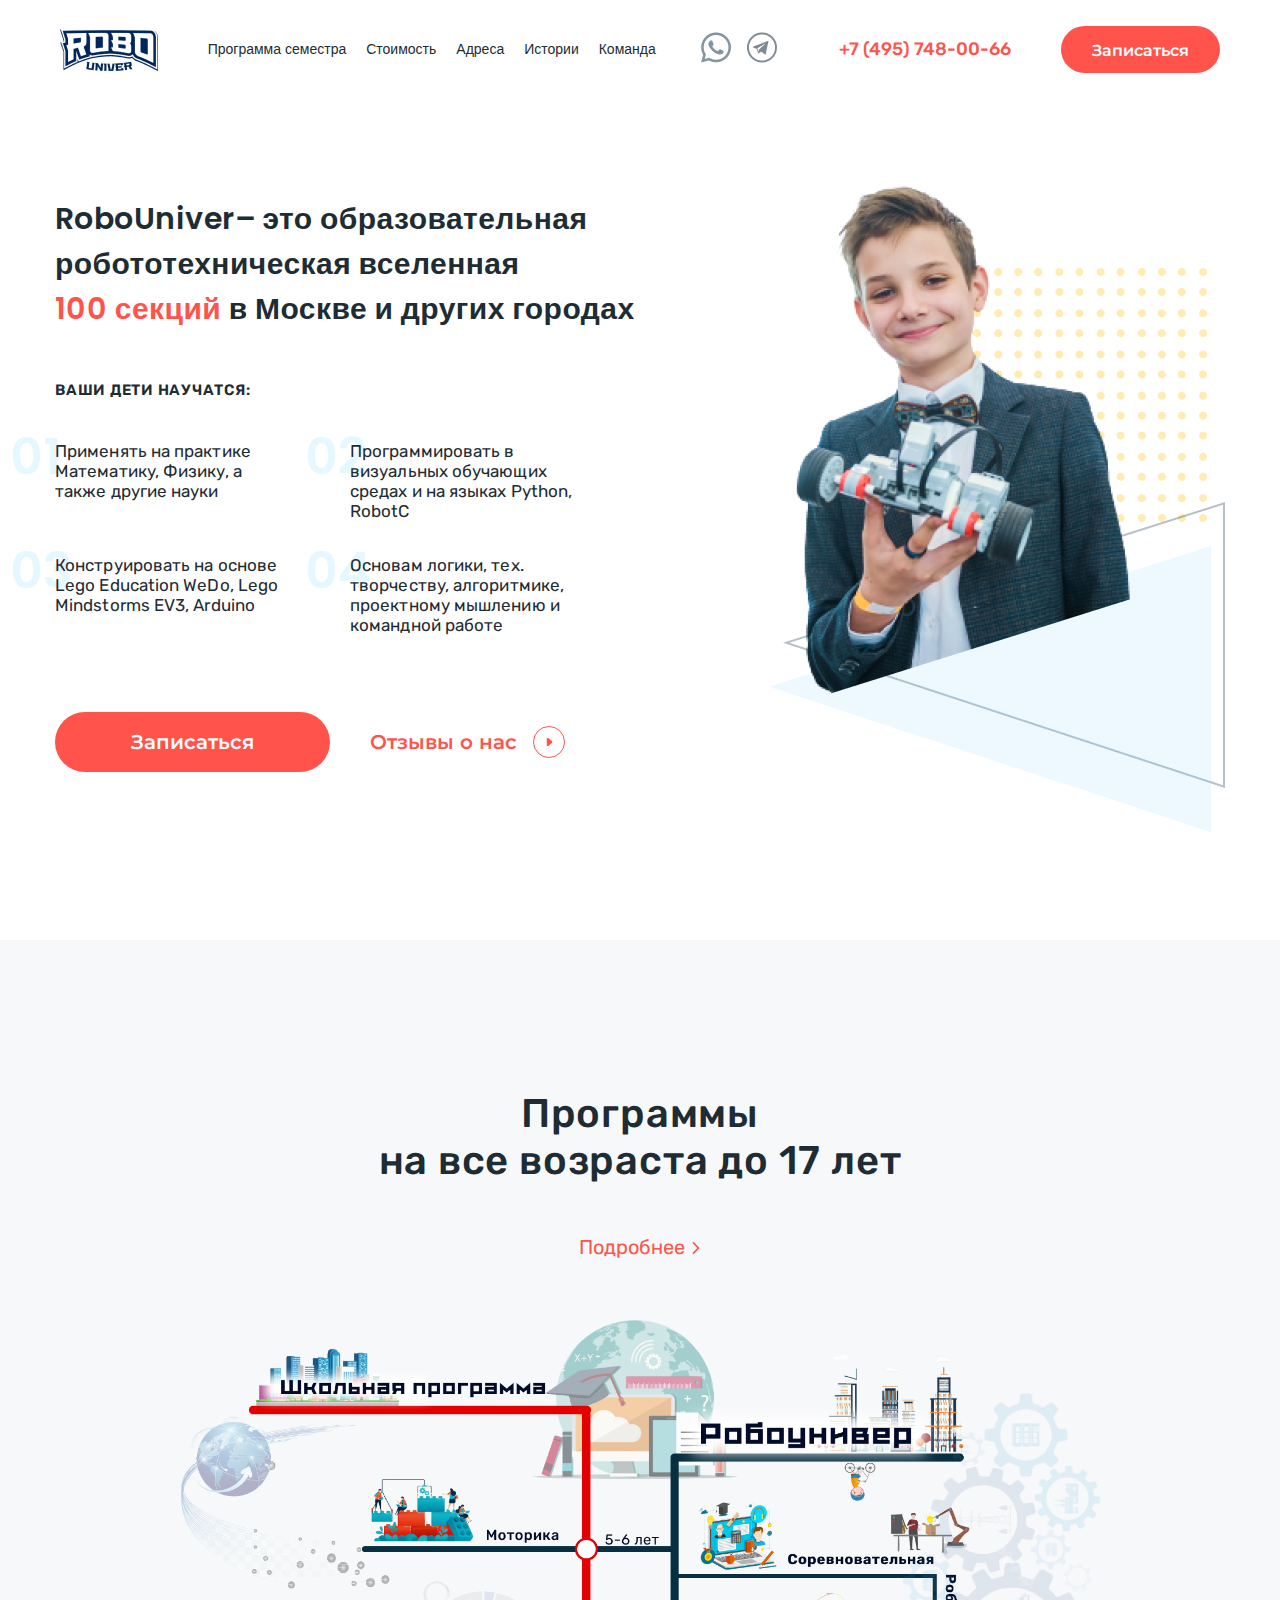
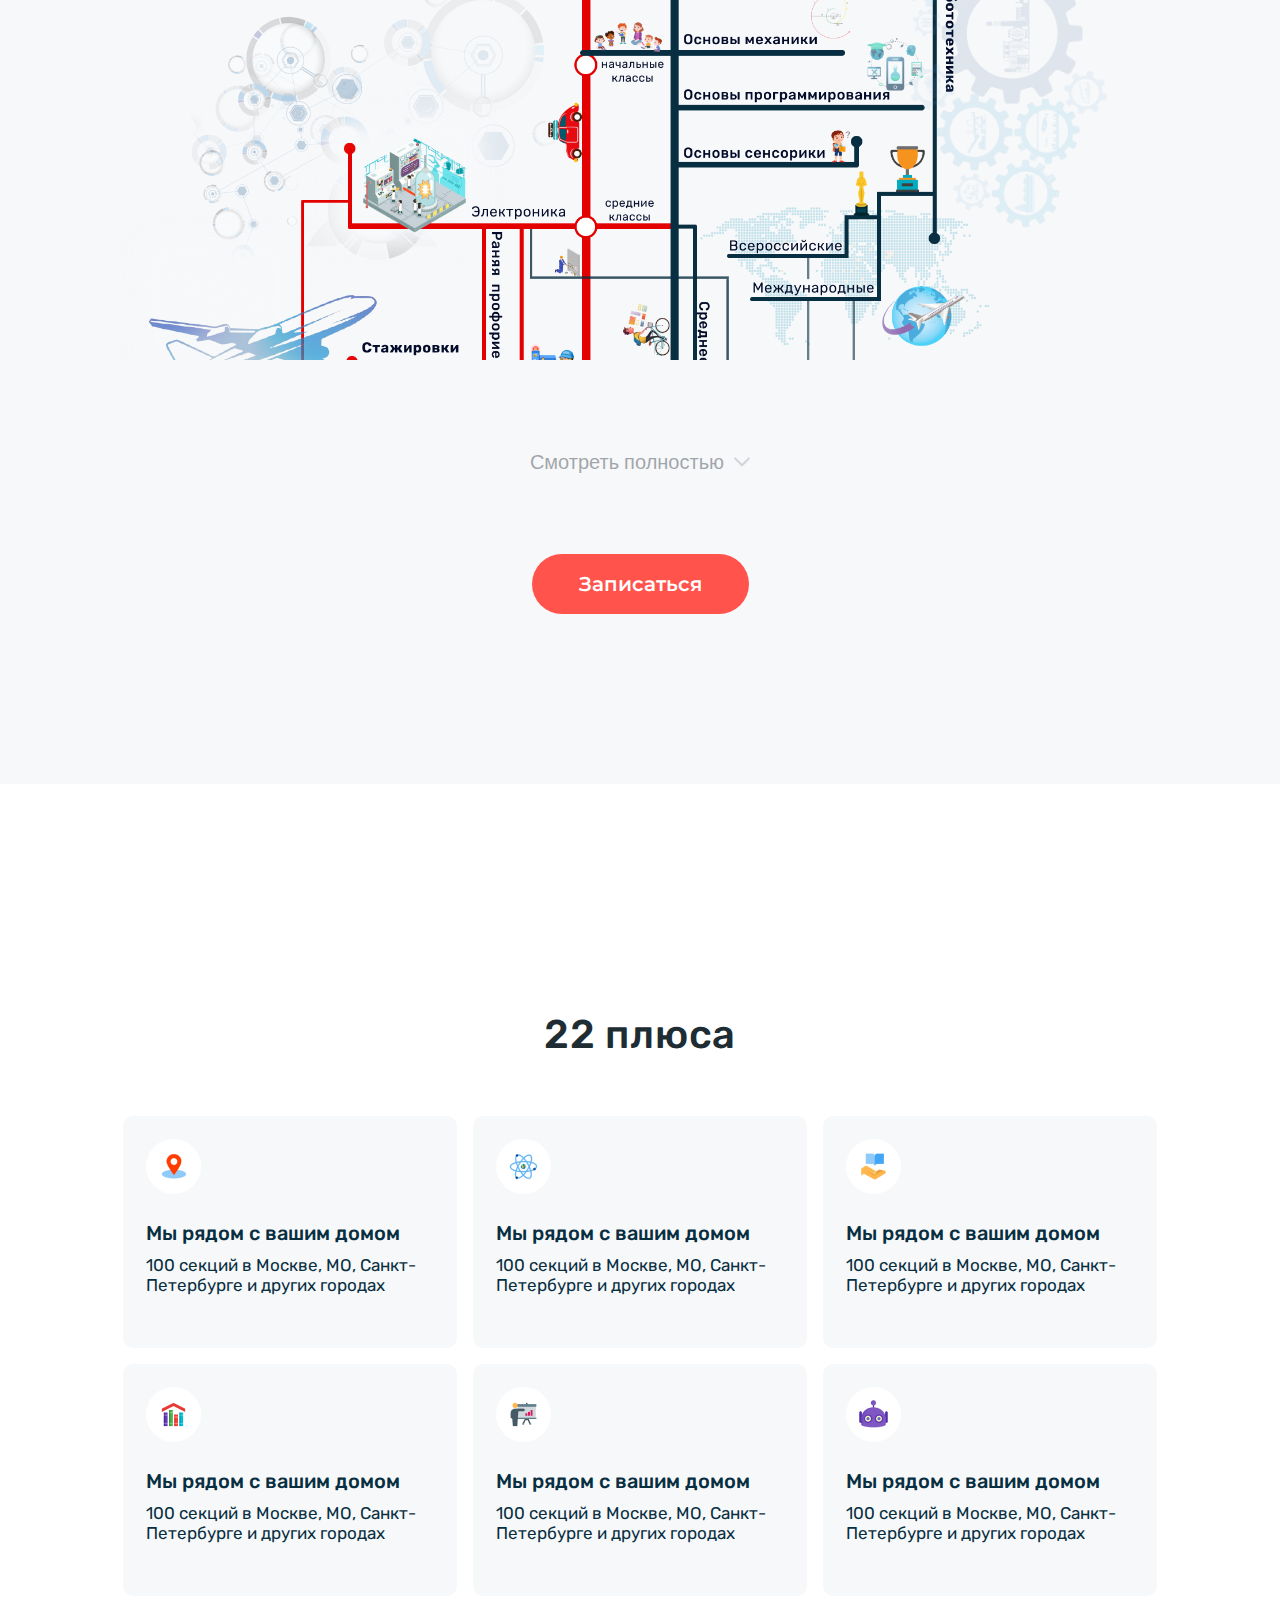
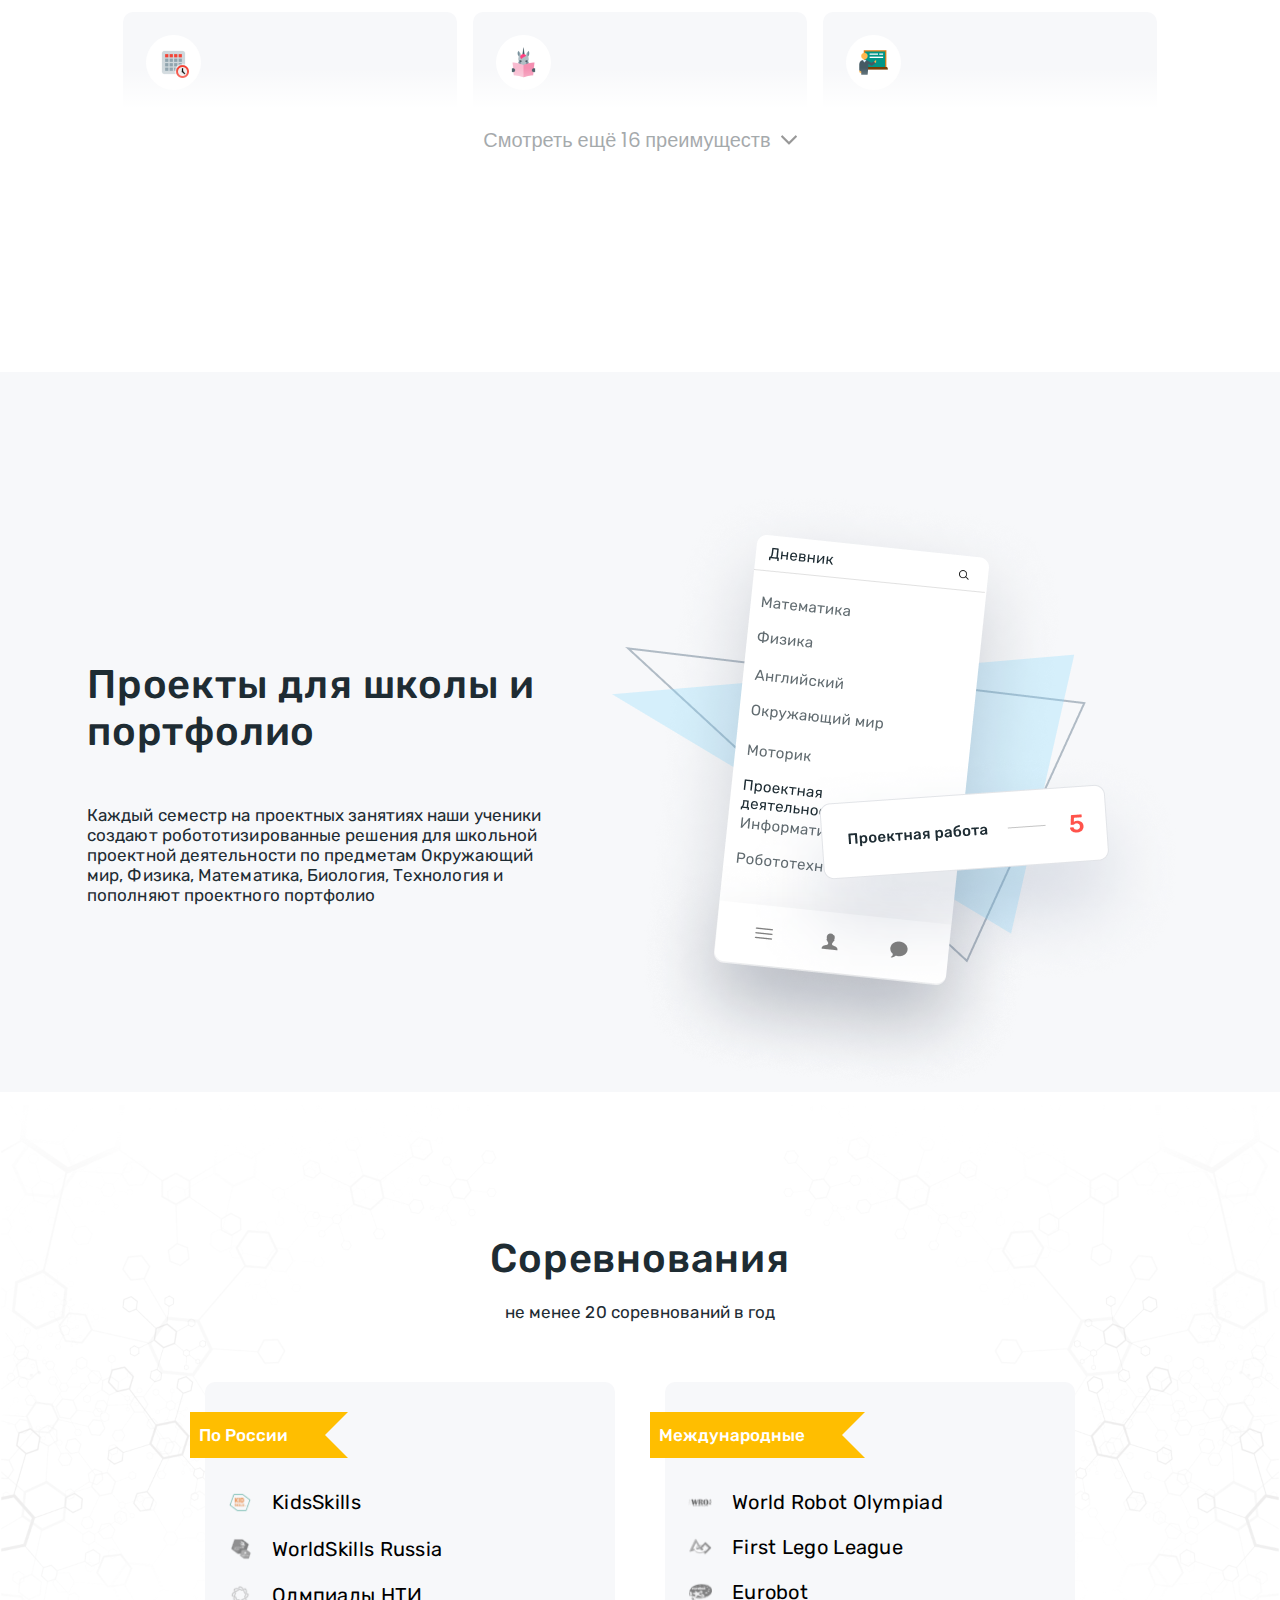
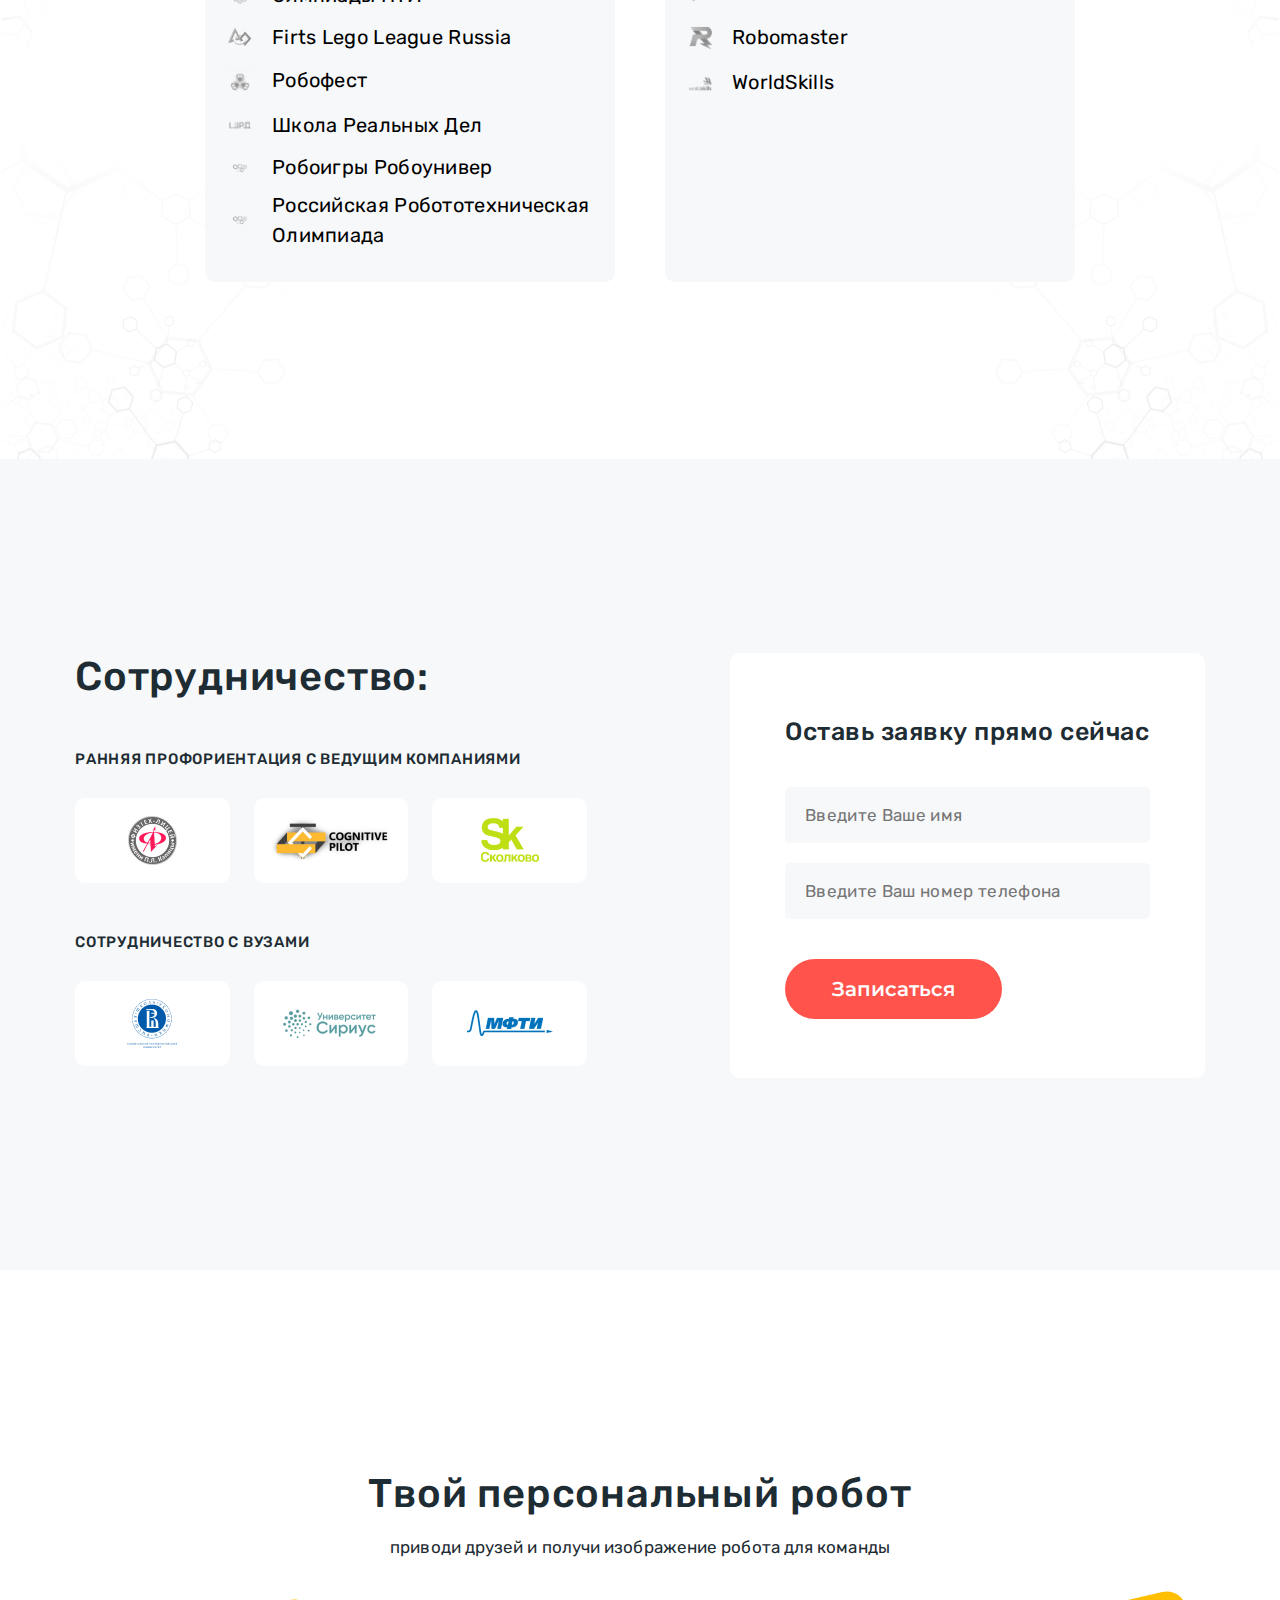
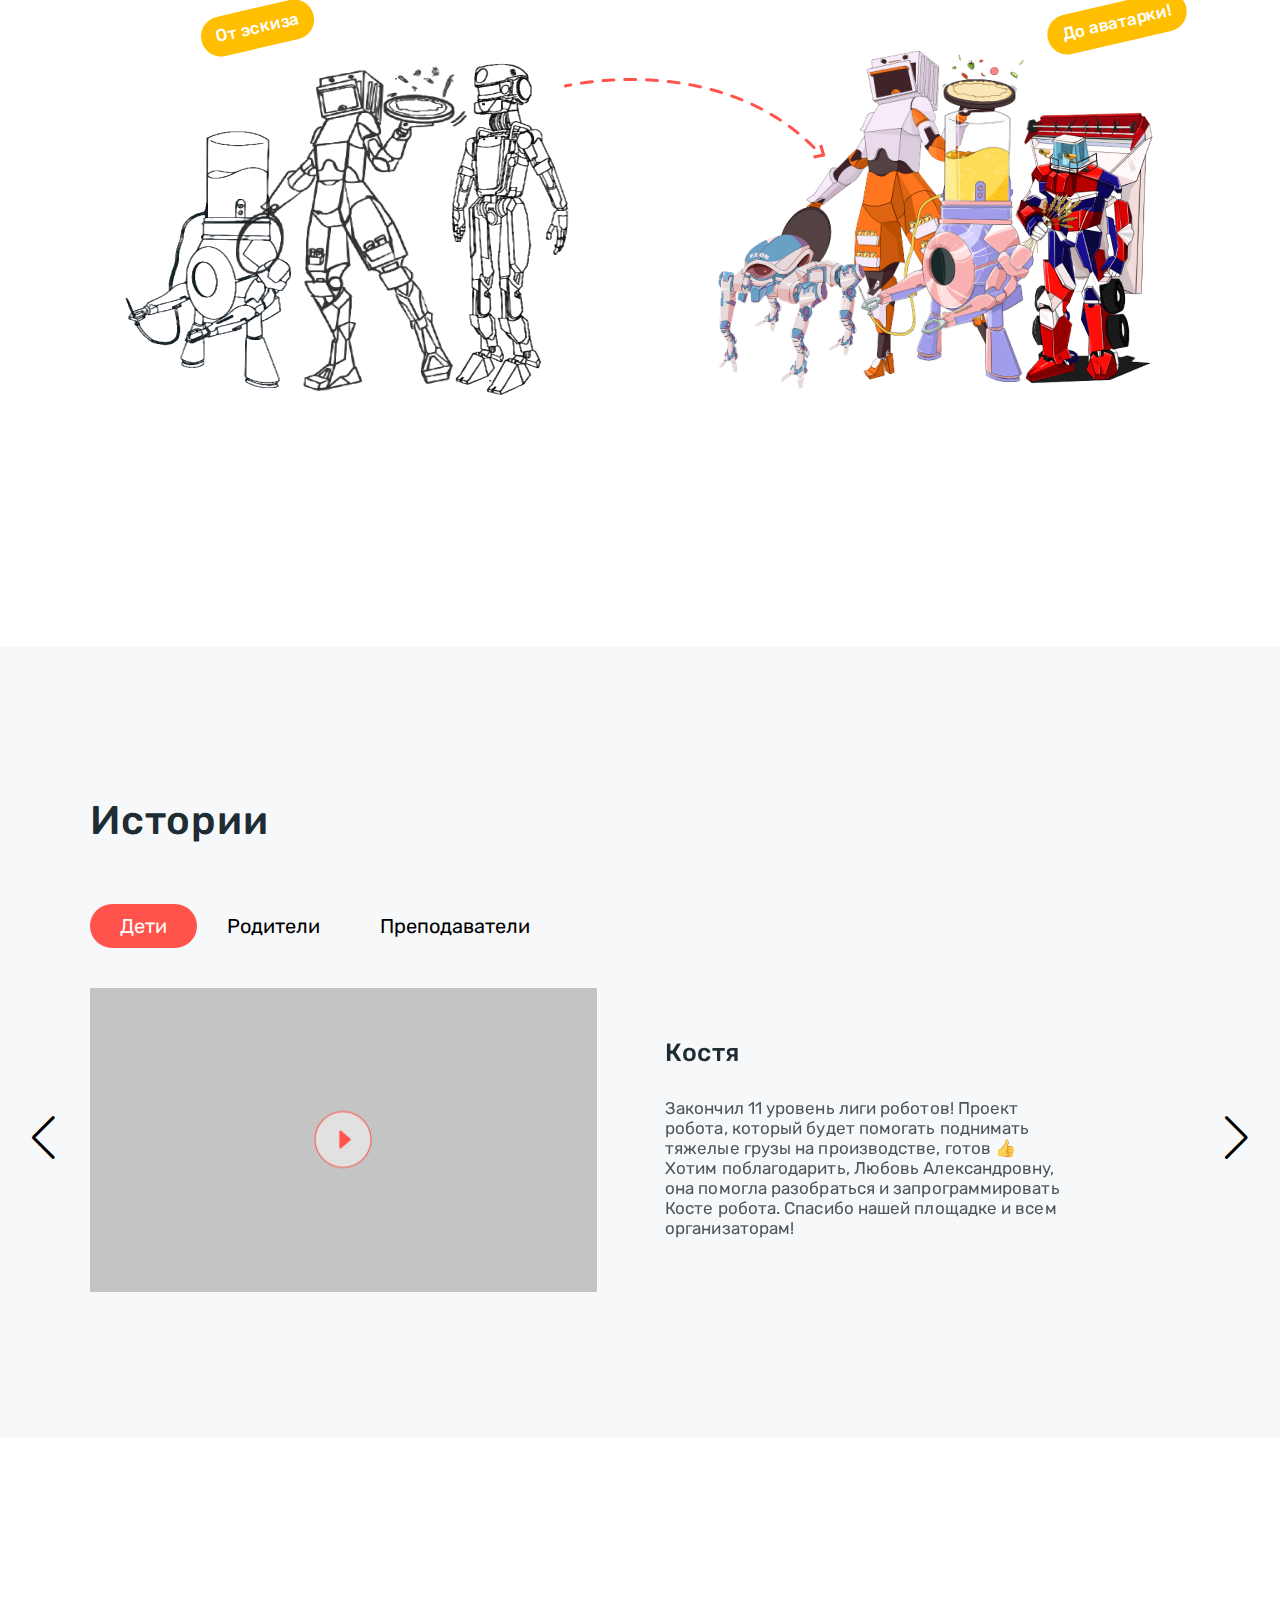
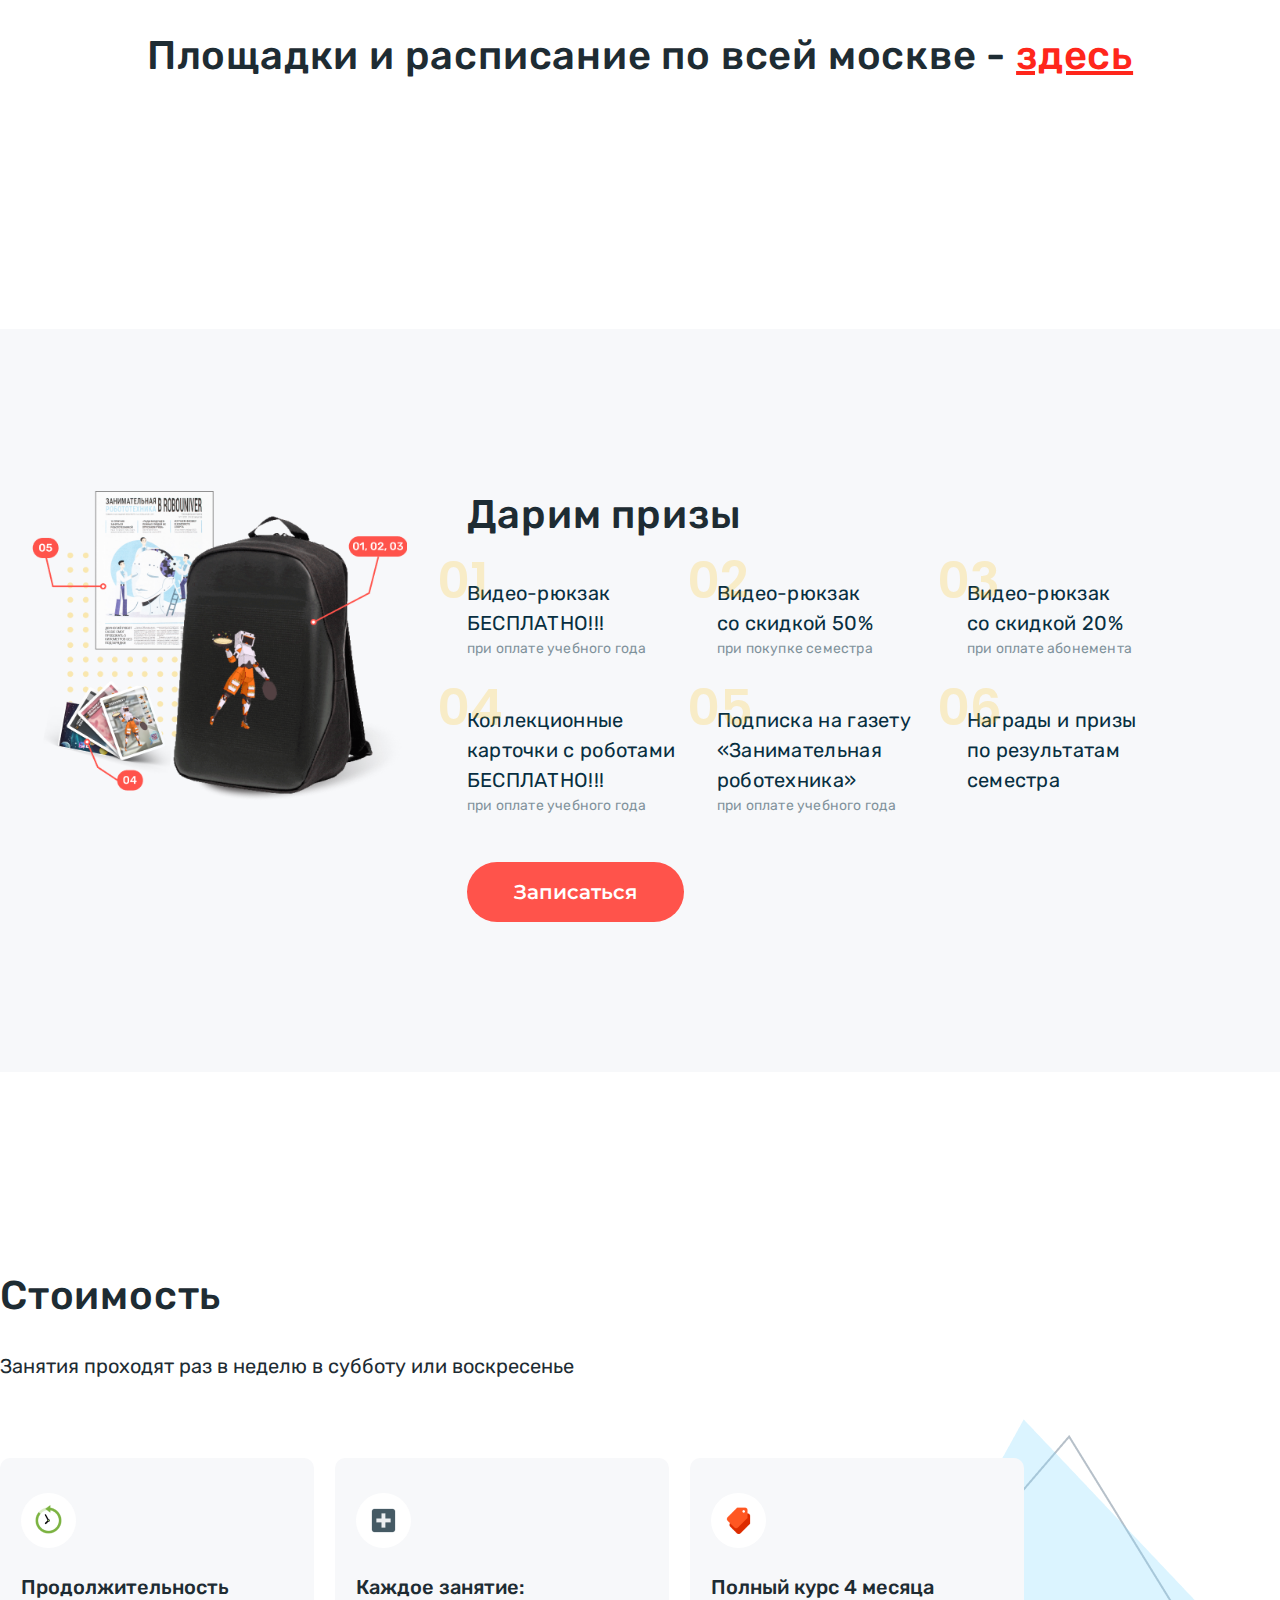
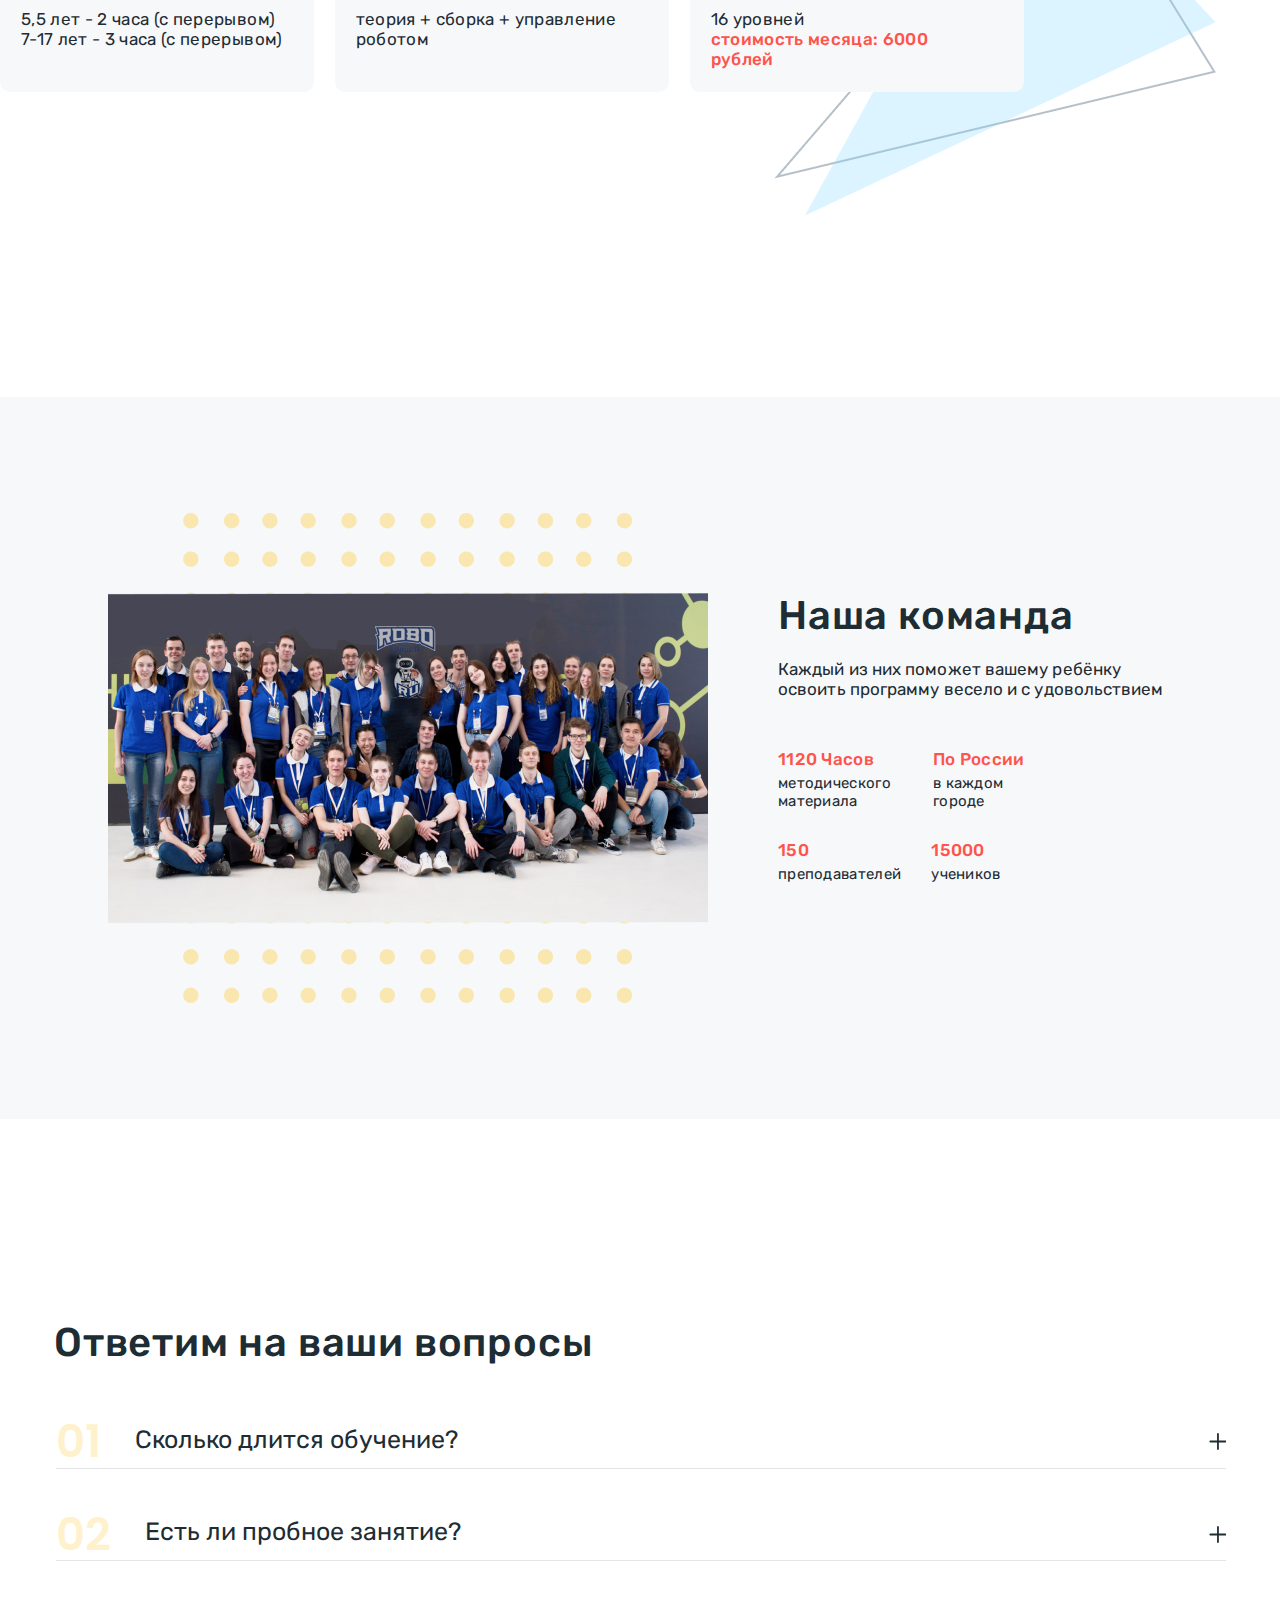
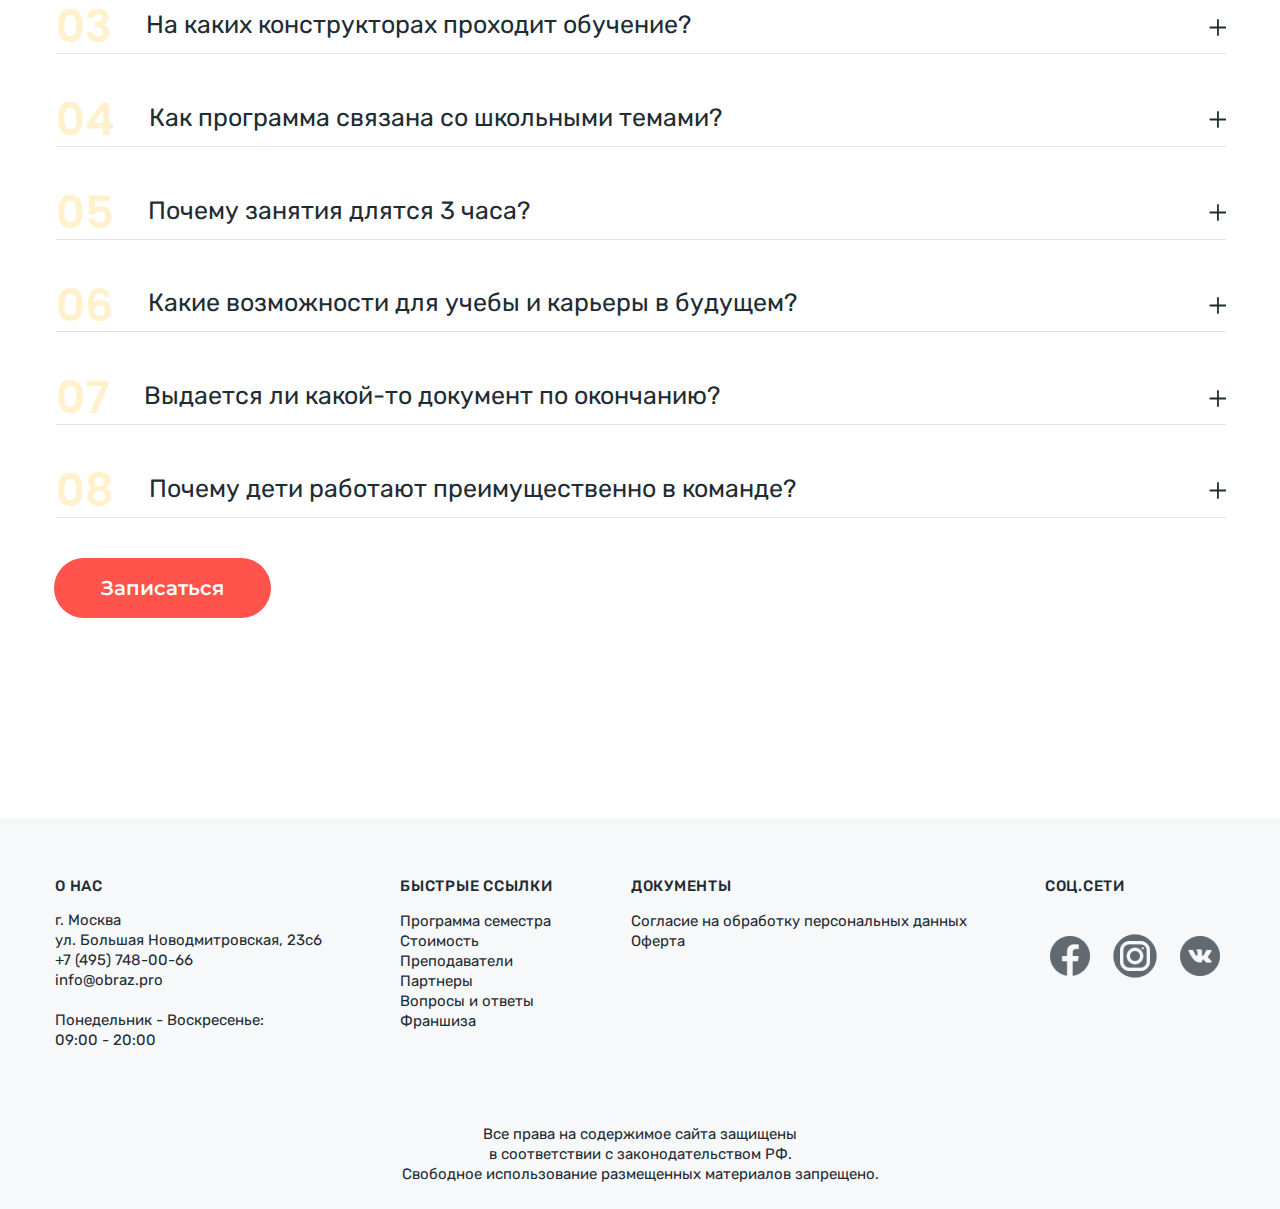
==== commit ccd60c96: "Add files via upload" ====
--- a/index.html
+++ b/index.html
@@ -6,468 +6,1144 @@
     <meta http-equiv="X-UA-Compatible" content="IE=edge">
     <meta name="viewport" content="width=device-width, initial-scale=1.0">
     <meta content="telephone=no" name="format-detection">
-    <title>Rewriting</title>
+    <title>Робоунивер</title>
     <link rel="preconnect" href="https://fonts.googleapis.com">
     <link rel="preconnect" href="https://fonts.gstatic.com" crossorigin>
-    <link href="https://fonts.googleapis.com/css2?family=Montserrat&display=swap" rel="stylesheet">
+    <link href="https://fonts.googleapis.com/css2?family=Montserrat&family=Poppins&family=Rubik&display=swap" rel="stylesheet">
     <link rel="stylesheet" href="css/normalize.css">
     <link rel="stylesheet" href="css/style.css">
-    <link rel="stylesheet" href="css/aos.css">
     <link rel="stylesheet" href="css/swiper-bundle.min.css">
     <link rel="stylesheet" href="css/mobile-adaptive.css">
 
-
+    <script defer src="js/jquery.js"></script>
+    <script defer src="js/main.js"></script>
+    <script defer src="js/swiper-bundle.min.js"></script>
+    <script defer src="js/swiper.js"></script>
 
 
 </head>
 
 <body>
-    <div class="idc-main-wrapper">
-        <div class="shape rellax" style="left: -15%; top: 40%;" data-rellax-speed="-9"><img src="img/header animation/zigzag.svg" alt="zigzag"></div>
-        <div class="shape rellax" style="left: 95%; top: 10%; transform: rotate(-40deg);" data-rellax-speed="-9"><img src="img/header animation/zigzag.svg" alt="zigzag"></div>
-        <div class="shape rellax" style="left: -10%;top: 10%; opacity: 0.4; font-weight: 600; font-size: 140px; line-height: 171px; color: #DBDEE4; transform: rotate(-25deg);" data-rellax-speed="-10">A</div>
-        <div class="shape rellax" style="left: 95%; top: 35%; opacity: 0.4; font-weight: 600; font-size: 140px; line-height: 171px; color: #DBDEE4; transform: rotate(25deg);" data-rellax-speed="-10">D</div>
-
-
-
-        <div class="idc-head">
-            <div class="idc-bg-wrapper idc-gradient-bg">
-                <svg class="idc-wave" xmlns:xlink="http://www.w3.org/1999/xlink " id="wave " style="transform:rotate(0deg); transition: 0.3s " viewBox="0 0 1600 80 " version="1.1 " xmlns="http://www.w3.org/2000/svg">
-                    <defs>
-                        <linearGradient id="sw-gradient-0" x1="0 " x2="0 " y1="1 " y2="0 ">
-                            <stop stop-color="rgba(255, 255, 255, 1) " offset="0% " />
-                            <stop stop-color="rgba(255, 255, 255, 1) " offset="100% " />
-                        </linearGradient>
-                    </defs>
-                    <path style="transform:translate(0, 0px); opacity:1 " fill="url(#sw-gradient-0) "
-                        d="M0,60L80,65C160,70,320,80,480,76.7C640,73,800,57,960,45C1120,33,1280,27,1440,31.7C1600,37,1760,53,1920,55C2080,57,2240,43,2400,35C2560,27,2720,23,2880,18.3C3040,13,3200,7,3360,11.7C3520,17,3680,33,3840,45C4000,57,4160,63,4320,63.3C4480,63,4640,57,4800,56.7C4960,57,5120,63,5280,70C5440,77,5600,83,5760,71.7C5920,60,6080,30,6240,16.7C6400,3,6560,7,6720,18.3C6880,30,7040,50,7200,55C7360,60,7520,50,7680,40C7840,30,8000,20,8160,15C8320,10,8480,10,8640,8.3C8800,7,8960,3,9120,5C9280,7,9440,13,9600,16.7C9760,20,9920,20,10080,26.7C10240,33,10400,47,10560,53.3C10720,60,10880,60,11040,58.3C11200,57,11360,53,11440,51.7L11520,50L11520,100L11440,100C11360,100,11200,100,11040,100C10880,100,10720,100,10560,100C10400,100,10240,100,10080,100C9920,100,9760,100,9600,100C9440,100,9280,100,9120,100C8960,100,8800,100,8640,100C8480,100,8320,100,8160,100C8000,100,7840,100,7680,100C7520,100,7360,100,7200,100C7040,100,6880,100,6720,100C6560,100,6400,100,6240,100C6080,100,5920,100,5760,100C5600,100,5440,100,5280,100C5120,100,4960,100,4800,100C4640,100,4480,100,4320,100C4160,100,4000,100,3840,100C3680,100,3520,100,3360,100C3200,100,3040,100,2880,100C2720,100,2560,100,2400,100C2240,100,2080,100,1920,100C1760,100,1600,100,1440,100C1280,100,1120,100,960,100C800,100,640,100,480,100C320,100,160,100,80,100L0,100Z " />
+    <header class="header">
+        <div class="navbar">
+            <img class="img-adaptive" src="img/logo.png" alt="logo">
+            <nav class="navbar__nav">
+                <ul class="navbar__menu">
+                    <li class="navbar__items"><a href="http://">Программа семестра</a></li>
+                    <li class="navbar__items"><a href="http://">Стоимость</a></li>
+                    <li class="navbar__items"><a href="http://">Адреса</a></li>
+                    <li class="navbar__items"><a href="http://">Истории</a></li>
+                    <li class="navbar__items"><a href="http://">Команда</a></li>
+                </ul>
+            </nav>
+            <div class="navbar__social-links">
+                <a href="#">
+                    <img src="img/whatsapp.png" alt="">
+                </a>
+                <a href="#">
+                    <img src="img/telegram.png" alt="">
+
+                </a>
+            </div>
+            <span class="header__tel">+7 (495) 748-00-66</span>
+            <button class="header__button button">Записаться</button>
+        </div>
+
+        <div class="mobile-navbar">
+            <img class="mobile-navbar__logo img-adaptive" src="img/logo.png" alt="logo">
+
+            <div class="mobile-navbar__social-links">
+                <a href="#">
+                    <img class="mobile-navbar__social-logo" src="img/whatsapp.png" alt="whatsapp">
+                </a>
+                <a href="#">
+                    <img class="mobile-navbar__social-logo" src="img/telegram.png" alt="telegramm">
+                </a>
+            </div>
+            <span class="mobile-header__tel">+7 (495) 748-00-66</span>
+            <div class="mobile__menu-btn">
+                <span class="menu-btn__row row-1"></span>
+                <span class="menu-btn__row row-2"></span>
+                <span class="menu-btn__row row-3"></span>
+            </div>
+            <nav class="mobile-navbar__nav">
+                <ul class="mobile-navbar__menu">
+                    <li class="mobile-navbar__items"><a href="http://">Программа семестра</a></li>
+                    <li class="mobile-navbar__items"><a href="http://">Стоимость</a></li>
+                    <li class="mobile-navbar__items"><a href="http://">Адреса</a></li>
+                    <li class="mobile-navbar__items"><a href="http://">Истории</a></li>
+                    <li class="mobile-navbar__items"><a href="http://">Команда</a></li>
+                </ul>
+            </nav>
+        </div>
+
+
+
+    </header>
+
+    <main class="main">
+        <section class="main-info">
+            <div class="main-info__text-block">
+                <div class="main-info__left-side">
+                    <h1 class="main-info__title title"><span class="main-info__title-name">RoboUniver</span><span class="desktop-version">– это</span> образовательная робототехническая вселенная <br class="desktop-version">
+                        <span class="main-info__title-count">100 секций</span> в Москве и других городах
+                    </h1>
+                    <h5 class="main-info__sub-title">Ваши дети научатся:</h5>
+                    <div class="main-info__paragraph-block">
+                        <div class="main-info__paragraph-item"><span class="main-info__paragraph-number">01</span>
+                            <p class="main-info__paragraph">Применять на практике Математику, Физику, а также другие науки
+                            </p>
+                        </div>
+                        <div class="main-info__paragraph-item"><span class="main-info__paragraph-number">02</span>
+                            <p class="main-info__paragraph">Программировать в визуальных обучающих средах и на языках Python, RobotC</p>
+                        </div>
+                        <div class="main-info__paragraph-item"><span class="main-info__paragraph-number">03</span>
+                            <p class="main-info__paragraph">Конструировать на основе Lego Education WeDo, Lego Mindstorms EV3, Arduino</p>
+                        </div>
+                        <div class="main-info__paragraph-item"><span class="main-info__paragraph-number">04</span>
+                            <p class="main-info__paragraph">Основам логики, тех. творчеству, алгоритмике, проектному мышлению и командной работе</p>
+                        </div>
+                    </div>
+                    <div class="main-info__buttons-block">
+                        <button class="main-info__button button">Записаться</button>
+                        <a class="main-info__feedback-link" href="#">Отзывы о нас
+                            <span class="main-info__feedback-icon"><svg class="right-icon icon" height="12px"
+                                    width="7px">
+                                    <use xlink:href="img/icons.svg#right"></use>
+                                </svg></span>
+                        </a>
+                    </div>
+                </div>
+                <img class="main-info__img img-adaptive" src="img/boy.png" alt="boy">
+            </div>
+        </section>
+        <section class="programm">
+            <h1 class="programm__title title">Программы <br> на все возраста до 17 лет
+            </h1>
+            <a class="programm__more-link" href="#">Подробнее
+                <svg class="programm__right-arrow icon" height="12px" width="12px">
+                    <use xlink:href="img/icons.svg#arrowright"></use>
                 </svg>
-            </div>
-            <div class="idc-container" data-aos="fade-up" data-aos-delay="500" data-aos-duration="1200">
-                <!-- ***********************parallax************** -->
-
-                <div class="shape rellax " style="left: 10%;top: 38%; " data-rellax-speed="2 "><img src="img/header animation/skrepka.svg " alt="skrepka "></div>
-                <div class="shape rellax " style="left: 50%;top: 45%; " data-rellax-speed="2 "><img src="img/header animation/skrepka-min.svg " alt="skrepka-min "></div>
-                <div class="shape rellax " style="left: 85%; top: 60%; " data-rellax-speed="2 "><img src="img/header animation/star-min.svg " alt="star-min "></div>
-                <div class="shape rellax " style="left: -5%; top: 20%; " data-rellax-speed="2 "><img src="img/header animation/Star-1.svg " alt="star "></div>
-                <div class="shape rellax " style="z-index: 0; width: 381px; height: 381px; left: 10%; top: 550px;border-radius: 50%; background: linear-gradient(332.96deg, #ED8554 9.19%, rgba(255, 233, 215, 0.75) 86.46%, rgba(255, 255, 255, 0.6) 86.46%);;
-                opacity:0.4; " data-rellax-speed="2 "></div>
-                <div class="shape rellax " style="left: 70%; top: 665px;z-index: 12; " data-rellax-speed="-2 "><img src="img/header animation/paper-r1.svg " alt="paper-r1 "></div>
-                <div class="shape rellax " style="left: 60%; top: 618px;z-index: 12; " data-rellax-speed="2 "><img src="img/header animation/paper-r2.svg " alt="paper-r2 "></div>
-                <div class="shape rellax " style="left: 20%; top: 745px;z-index: 12; " data-rellax-speed="-2 "><img src="img/header animation/paper-l1.svg " alt="paper-l1 "></div>
-                <div class="shape rellax " style="left: 35%; top: 840px; z-index: 12; " data-rellax-speed="2 "><img src="img/header animation/paper-l2.svg " alt="paper-l2 "></div>
-                <div class="shape rellax " style="left: 60%; top: 585px; " data-rellax-speed="-1 "><img src="img/header animation/dots.svg " alt="dots "></div>
-
-                <!-- ***********************end of parallax************** -->
-
-                <h1 class="idc-title">Вакансия от эксперта</h1>
-                <div class="idc-age-limit ">0+</div>
-                <div class="idc-head__subtitle-wrapper idc-flex ">
-                    <span class="idc-head__arrows ">
-                        <img src="img/head/left.svg" alt="left ">
-                    </span>
-                    <p class="idc-subtitle ">Составим текст вашей вакансии для <br> привлечения целевых кандидатов
-                    </p>
-                    <span class="idc-head__arrows ">
-                        <img src="img/head/right.svg" alt="right ">
-                    </span>
-                </div>
-                <div class="idc-button__wrapper">
-                    <a href="#" class="idc-button idc-flex ">Оставить заявку</a>
-                </div>
-                <div class="idc-head__main-img " style="background-image: url(img/head/header-man.svg);"></div>
-                <div class="idc-head__info idc-flex ">
-                    <div class="idc-head__info-item ">
-                        <img src="img/head/analise.svg" alt="header-analise">
-                        <p class="idc-head__info-text ">Анализ рынка публикуемой вакансии</p>
-                    </div>
-                    <div class="idc-head__info-item ">
-                        <img src="img/head/candidate.svg" alt="header-candidate">
-                        <p class="idc-head__info-text ">Описание портрета целевого кандидата</p>
-                    </div>
-
-                    <div class="idc-head__info-item ">
-                        <img src="img/head/vacante.svg" alt="header-vacante">
-                        <p class="idc-head__info-text ">Составление текста вашей вакансии</p>
-                    </div>
-                    <div class="idc-head__info-item ">
-                        <img src="img/head/feedback.svg" alt="header-feedback">
-                        <p class="idc-head__info-text ">Увеличение откликов от релевантных кандидатов</p>
-                    </div>
-                </div>
-
-
-            </div>
-        </div>
-
-        <div class="idc-analyse">
-            <div class="idc-container" data-aos="fade-up" data-aos-delay="500" data-aos-duration="1200">
-                <div class="idc-analyse__wrapper idc-flex">
-                    <div class="idc-analyse__title-block">
-                        <h1 class="idc-title ">Проанализируем рынок соискателя</h1>
-                        <p class="idc-subtitle ">Мы постоянно исследуем внутреннюю аналитику большого количества вакансий и знаем, какие из них собирают больше откликов и почему</p>
-                    </div>
-                    <div class="idc-analyse__list-block">
-                        <ul class="idc-analyse__list">
-                            <li class="idc-analyse__list-item idc-mini-title">
-                                <span class="idc-analyse__vector" data-aos="zoom-in" data-aos-delay="500" data-aos-duration="500">
-                                    <img src="img/icons/vector.svg" alt="/">
-                                </span> Сколько нужных мне кандидатов на рынке? <span class="idc-subtitle ">Составим
-                                    портрет соискателя и проверим объем спроса в разрезе профобласти и региона</span>
-                            </li>
-                            <li class="idc-analyse__list-item idc-mini-title">
-                                <span class="idc-analyse__vector" data-aos="zoom-in" data-aos-delay="1000" data-aos-duration="500">
-                                    <img src="img/icons/vector.svg" alt="/">
-                                </span> Каковы их зарплатные ожидания? <span class="idc-subtitle">Проанализируем
-                                    требования по заработной плате</span>
-                            </li>
-                            <li class="idc-analyse__list-item idc-mini-title">
-                                <span class="idc-analyse__vector" data-aos="zoom-in" data-aos-delay="1500" data-aos-duration="500">
-                                    <img src="img/icons/vector.svg" alt="/">
-                                </span> Насколько моя вакансия «в рынке»? <span class="idc-subtitle">Определим
-                                    количество предложений работодателей и конкурентоспособность вашей вакансии</span>
-                            </li>
-                        </ul>
-                    </div>
-                </div>
-                <div class="idc-analyse__wrapper idc-flex ">
-                    <div class="idc-analyse__title-block ">
-                        <h1 class="idc-title ">Составим текст вашей вакансии</h1>
-                        <p class="idc-subtitle ">На основе анализа рынка мы подготовим текст для вашей вакансии и рекомендации по ее продвижению</p>
-                    </div>
-                    <div class="idc-analyse__list-block">
-                        <ul class="idc-analyse__list">
-                            <li class="idc-analyse__list-item-two idc-mini-title">
-                                <span class="idc-analyse__vector" data-aos="zoom-in" data-aos-delay="2000" data-aos-duration="500">
-                                    <img src="img/icons/vector.svg" alt="/">
-                                </span> Как составить мотивирующий на отклик текст вакансии? <span class="idc-subtitle">Мы напишем его на языке вашей целевой аудитории</span>
-                            </li>
-                            <li class="idc-analyse__list-item-two idc-mini-title ">
-                                <span class="idc-analyse__vector" data-aos="zoom-in" data-aos-delay="2500" data-aos-duration="500">
-                                    <img src="img/icons/vector.svg" alt="/">
-                                </span> Как повысить посещаемость моей вакансии? <span class="idc-subtitle">Оформим
-                                    текст с учетом его отображения в сниппете
-                                </span>
-                                <div class="idc-information">
-                                    <img src="img/icons/i.svg" alt="/">
-                                    <div class="idc-information__title">
-                                        «Сниппет — информационный блок, показывающий внутреннее содержание ссылки в поисковой выдаче. Сниппет вакансии показывает кандидату ее краткое описание, чтобы он мог оценить ее содержание.»
-                                        <div class="idc-title-arrow"></div>
-                                    </div>
-                                </div>
-
-                            </li>
-                            <li class="idc-analyse__list-item-two idc-mini-title ">
-                                <span class="idc-analyse__vector" data-aos="zoom-in" data-aos-delay="3000" data-aos-duration="500">
-                                    <img src="img/icons/vector.svg" alt="/">
-                                </span> Как увеличить количество релевантных откликов? <span class="idc-subtitle">Донесем преимущества работы в вашей компании</span>
-                            </li>
-                        </ul>
-                    </div>
-                </div>
-                <div class="idc-button__wrapper">
-                    <a href="#" class="idc-button idc-flex ">Оставить заявку</a>
-                </div>
-            </div>
-
-
-            <div class="idc-bg-wrapper">
-                <svg class="idc-wave" xmlns:xlink="http://www.w3.org/1999/xlin" id="wave" style="transform:rotate(0deg); transition: 0.3s" viewBox="0 0 1600 80 " version="1.1 " xmlns="http://www.w3.org/2000/svg ">
-                    <defs>
-                        <linearGradient id="sw-gradient-1" x1="0 " x2="0 " y1="1 " y2="0 ">
-                            <stop stop-color="rgba(247, 248, 250, 1) " offset="0% " />
-                            <stop stop-color="rgba(247, 248, 250, 1) " offset="100% " />
-                        </linearGradient>
-                    </defs>
-                    <path style="transform:translate(0, 0px); opacity:1 " fill="url(#sw-gradient-1)"
-                        d="M0,60L80,65C160,70,320,80,480,76.7C640,73,800,57,960,45C1120,33,1280,27,1440,31.7C1600,37,1760,53,1920,55C2080,57,2240,43,2400,35C2560,27,2720,23,2880,18.3C3040,13,3200,7,3360,11.7C3520,17,3680,33,3840,45C4000,57,4160,63,4320,63.3C4480,63,4640,57,4800,56.7C4960,57,5120,63,5280,70C5440,77,5600,83,5760,71.7C5920,60,6080,30,6240,16.7C6400,3,6560,7,6720,18.3C6880,30,7040,50,7200,55C7360,60,7520,50,7680,40C7840,30,8000,20,8160,15C8320,10,8480,10,8640,8.3C8800,7,8960,3,9120,5C9280,7,9440,13,9600,16.7C9760,20,9920,20,10080,26.7C10240,33,10400,47,10560,53.3C10720,60,10880,60,11040,58.3C11200,57,11360,53,11440,51.7L11520,50L11520,100L11440,100C11360,100,11200,100,11040,100C10880,100,10720,100,10560,100C10400,100,10240,100,10080,100C9920,100,9760,100,9600,100C9440,100,9280,100,9120,100C8960,100,8800,100,8640,100C8480,100,8320,100,8160,100C8000,100,7840,100,7680,100C7520,100,7360,100,7200,100C7040,100,6880,100,6720,100C6560,100,6400,100,6240,100C6080,100,5920,100,5760,100C5600,100,5440,100,5280,100C5120,100,4960,100,4800,100C4640,100,4480,100,4320,100C4160,100,4000,100,3840,100C3680,100,3520,100,3360,100C3200,100,3040,100,2880,100C2720,100,2560,100,2400,100C2240,100,2080,100,1920,100C1760,100,1600,100,1440,100C1280,100,1120,100,960,100C800,100,640,100,480,100C320,100,160,100,80,100L0,100Z " />
+            </a>
+            <div class="programm__map programm__see-all_closed">
+                <img class="programm__map-img" src="img/bigmap.png" alt="bigmap">
+            </div>
+            <div class="programm__dynamic-row">
+                <div class="programm__see-all see-all_button">
+                    <p class="programm__see-all_text">Смотреть полностью</p>
+                    <svg class="programm__down-arrow icon" height="16px" width="16px">
+                        <use xlink:href="img/icons.svg#arrowdown"></use>
+                    </svg>
+                </div>
+
+                <button class="programm__button button">Записаться</button>
+            </div>
+        </section>
+        <section class="pluses">
+            <h1 class="pluses__title title">22 плюса</h1>
+            <div class="pluses__content pluses__see-all_closed">
+                <div class="pluses__item">
+                    <div class="pluses__item-logo">
+                        <img src="img/logo-1.png" alt="logo-1">
+                    </div>
+                    <h5 class="pluses__item-title">Мы рядом с вашим домом</h5>
+                    <p class="pluses__item-text">
+                        100 секций в Москве, МО, Санкт-Петербурге и других городах
+                    </p>
+                </div>
+                <div class="pluses__item">
+                    <div class="pluses__item-logo">
+                        <img src="img/logo-2.png" alt="logo-1">
+                    </div>
+                    <h5 class="pluses__item-title">Мы рядом с вашим домом</h5>
+                    <p class="pluses__item-text">
+                        100 секций в Москве, МО, Санкт-Петербурге и других городах
+                    </p>
+                </div>
+                <div class="pluses__item">
+                    <div class="pluses__item-logo">
+                        <img src="img/logo-3.png" alt="logo-2">
+                    </div>
+                    <h5 class="pluses__item-title">Мы рядом с вашим домом</h5>
+                    <p class="pluses__item-text">
+                        100 секций в Москве, МО, Санкт-Петербурге и других городах
+                    </p>
+                </div>
+                <div class="pluses__item">
+                    <div class="pluses__item-logo">
+                        <img src="img/logo-4.png" alt="logo-3">
+                    </div>
+                    <h5 class="pluses__item-title">Мы рядом с вашим домом</h5>
+                    <p class="pluses__item-text">
+                        100 секций в Москве, МО, Санкт-Петербурге и других городах
+                    </p>
+                </div>
+                <div class="pluses__item">
+                    <div class="pluses__item-logo">
+                        <img src="img/logo-5.png" alt="logo-4">
+                    </div>
+                    <h5 class="pluses__item-title">Мы рядом с вашим домом</h5>
+                    <p class="pluses__item-text">
+                        100 секций в Москве, МО, Санкт-Петербурге и других городах
+                    </p>
+                </div>
+                <div class="pluses__item">
+                    <div class="pluses__item-logo">
+                        <img src="img/logo-6.png" alt="logo-5">
+                    </div>
+                    <h5 class="pluses__item-title">Мы рядом с вашим домом</h5>
+                    <p class="pluses__item-text">
+                        100 секций в Москве, МО, Санкт-Петербурге и других городах
+                    </p>
+                </div>
+                <div class="pluses__item">
+                    <div class="pluses__item-logo">
+                        <img src="img/logo-7.png" alt="logo-6">
+                    </div>
+                    <h5 class="pluses__item-title">Мы рядом с вашим домом</h5>
+                    <p class="pluses__item-text">
+                        100 секций в Москве, МО, Санкт-Петербурге и других городах
+                    </p>
+                </div>
+                <div class="pluses__item">
+                    <div class="pluses__item-logo">
+                        <img src="img/logo-8.png" alt="logo-7">
+                    </div>
+                    <h5 class="pluses__item-title">Мы рядом с вашим домом</h5>
+                    <p class="pluses__item-text">
+                        100 секций в Москве, МО, Санкт-Петербурге и других городах
+                    </p>
+                </div>
+                <div class="pluses__item">
+                    <div class="pluses__item-logo">
+                        <img src="img/logo-9.png" alt="logo-8">
+                    </div>
+                    <h5 class="pluses__item-title">Мы рядом с вашим домом</h5>
+                    <p class="pluses__item-text">
+                        100 секций в Москве, МО, Санкт-Петербурге и других городах
+                    </p>
+                </div>
+                <div class="pluses__item">
+                    <div class="pluses__item-logo">
+                        <img src="img/logo-8.png" alt="logo-8">
+                    </div>
+                    <h5 class="pluses__item-title">Мы рядом с вашим домом</h5>
+                    <p class="pluses__item-text">
+                        100 секций в Москве, МО, Санкт-Петербурге и других городах
+                    </p>
+                </div>
+                <div class="pluses__item">
+                    <div class="pluses__item-logo">
+                        <img src="img/logo-9.png" alt="logo-9">
+                    </div>
+                    <h5 class="pluses__item-title">Мы рядом с вашим домом</h5>
+                    <p class="pluses__item-text">
+                        100 секций в Москве, МО, Санкт-Петербурге и других городах
+                    </p>
+                </div>
+                <div class="pluses__item">
+                    <div class="pluses__item-logo">
+                        <img src="img/logo-1.png" alt="logo-1">
+                    </div>
+                    <h5 class="pluses__item-title">Мы рядом с вашим домом</h5>
+                    <p class="pluses__item-text">
+                        100 секций в Москве, МО, Санкт-Петербурге и других городах
+                    </p>
+                </div>
+                <div class="pluses__item">
+                    <div class="pluses__item-logo">
+                        <img src="img/logo-2.png" alt="logo-2">
+                    </div>
+                    <h5 class="pluses__item-title">Мы рядом с вашим домом</h5>
+                    <p class="pluses__item-text">
+                        100 секций в Москве, МО, Санкт-Петербурге и других городах
+                    </p>
+                </div>
+                <div class="pluses__item">
+                    <div class="pluses__item-logo">
+                        <img src="img/logo-3.png" alt="logo-3">
+                    </div>
+                    <h5 class="pluses__item-title">Мы рядом с вашим домом</h5>
+                    <p class="pluses__item-text">
+                        100 секций в Москве, МО, Санкт-Петербурге и других городах
+                    </p>
+                </div>
+                <div class="pluses__item">
+                    <div class="pluses__item-logo">
+                        <img src="img/logo-4.png" alt="logo-4">
+                    </div>
+                    <h5 class="pluses__item-title">Мы рядом с вашим домом</h5>
+                    <p class="pluses__item-text">
+                        100 секций в Москве, МО, Санкт-Петербурге и других городах
+                    </p>
+                </div>
+                <div class="pluses__item">
+                    <div class="pluses__item-logo">
+                        <img src="img/logo-5.png" alt="logo-5">
+                    </div>
+                    <h5 class="pluses__item-title">Мы рядом с вашим домом</h5>
+                    <p class="pluses__item-text">
+                        100 секций в Москве, МО, Санкт-Петербурге и других городах
+                    </p>
+                </div>
+                <div class="pluses__item">
+                    <div class="pluses__item-logo">
+                        <img src="img/logo-6.png" alt="logo-6">
+                    </div>
+                    <h5 class="pluses__item-title">Мы рядом с вашим домом</h5>
+                    <p class="pluses__item-text">
+                        100 секций в Москве, МО, Санкт-Петербурге и других городах
+                    </p>
+                </div>
+                <div class="pluses__item">
+                    <div class="pluses__item-logo">
+                        <img src="img/logo-6.png" alt="logo-6">
+                    </div>
+                    <h5 class="pluses__item-title">Мы рядом с вашим домом</h5>
+                    <p class="pluses__item-text">
+                        100 секций в Москве, МО, Санкт-Петербурге и других городах
+                    </p>
+                </div>
+                <div class="pluses__item">
+                    <div class="pluses__item-logo">
+                        <img src="img/logo-7.png" alt="logo-7">
+                    </div>
+                    <h5 class="pluses__item-title">Мы рядом с вашим домом</h5>
+                    <p class="pluses__item-text">
+                        100 секций в Москве, МО, Санкт-Петербурге и других городах
+                    </p>
+                </div>
+                <div class="pluses__item">
+                    <div class="pluses__item-logo">
+                        <img src="img/logo-8.png" alt="logo-8">
+                    </div>
+                    <h5 class="pluses__item-title">Мы рядом с вашим домом</h5>
+                    <p class="pluses__item-text">
+                        100 секций в Москве, МО, Санкт-Петербурге и других городах
+                    </p>
+                </div>
+                <div class="pluses__item">
+                    <div class="pluses__item-logo">
+                        <img src="img/logo-9.png" alt="logo-9">
+                    </div>
+                    <h5 class="pluses__item-title">Мы рядом с вашим домом</h5>
+                    <p class="pluses__item-text">
+                        100 секций в Москве, МО, Санкт-Петербурге и других городах
+                    </p>
+                </div>
+                <div class="pluses__item">
+                    <div class="pluses__item-logo">
+                        <img src="img/logo-1.png" alt="logo-1">
+                    </div>
+                    <h5 class="pluses__item-title">Мы рядом с вашим домом</h5>
+                    <p class="pluses__item-text">
+                        100 секций в Москве, МО, Санкт-Петербурге и других городах
+                    </p>
+                </div>
+                <div class="pluses__gradient-row"></div>
+
+            </div>
+            <div class="pluses__see-all see-all_button">
+                <p class=" pluses__see-all_text pluses__desktop-version_text">Смотреть ещё 16 преимуществ</p>
+                <p class=" pluses__see-all_text pluses__mobile-version_text">Смотреть ещё 18 преимуществ</p>
+
+                <svg class="pluses__down-arrow icon" height="16px" width="16px">
+                    <use xlink:href="img/icons.svg#arrowdown"></use>
                 </svg>
             </div>
 
-        </div>
-
-        <div class="idc-instr">
-            <div class="idc-bg-wrapper idc-grey-bg">
-                <svg class="idc-wave" xmlns:xlink="http://www.w3.org/1999/xlink " id="wave " style="transform:rotate(0deg); transition: 0.3s " viewBox="0 0 1600 80 " version="1.1 " xmlns="http://www.w3.org/2000/svg">
-                    <defs>
-                        <linearGradient id="sw-gradient-0" x1="0 " x2="0 " y1="1 " y2="0 ">
-                            <stop stop-color="rgba(255, 255, 255, 1) " offset="0% " />
-                            <stop stop-color="rgba(255, 255, 255, 1) " offset="100% " />
-                        </linearGradient>
-                    </defs>
-                    <path style="transform:translate(0, 0px); opacity:1 " fill="url(#sw-gradient-0) "
-                        d="M0,60L80,65C160,70,320,80,480,76.7C640,73,800,57,960,45C1120,33,1280,27,1440,31.7C1600,37,1760,53,1920,55C2080,57,2240,43,2400,35C2560,27,2720,23,2880,18.3C3040,13,3200,7,3360,11.7C3520,17,3680,33,3840,45C4000,57,4160,63,4320,63.3C4480,63,4640,57,4800,56.7C4960,57,5120,63,5280,70C5440,77,5600,83,5760,71.7C5920,60,6080,30,6240,16.7C6400,3,6560,7,6720,18.3C6880,30,7040,50,7200,55C7360,60,7520,50,7680,40C7840,30,8000,20,8160,15C8320,10,8480,10,8640,8.3C8800,7,8960,3,9120,5C9280,7,9440,13,9600,16.7C9760,20,9920,20,10080,26.7C10240,33,10400,47,10560,53.3C10720,60,10880,60,11040,58.3C11200,57,11360,53,11440,51.7L11520,50L11520,100L11440,100C11360,100,11200,100,11040,100C10880,100,10720,100,10560,100C10400,100,10240,100,10080,100C9920,100,9760,100,9600,100C9440,100,9280,100,9120,100C8960,100,8800,100,8640,100C8480,100,8320,100,8160,100C8000,100,7840,100,7680,100C7520,100,7360,100,7200,100C7040,100,6880,100,6720,100C6560,100,6400,100,6240,100C6080,100,5920,100,5760,100C5600,100,5440,100,5280,100C5120,100,4960,100,4800,100C4640,100,4480,100,4320,100C4160,100,4000,100,3840,100C3680,100,3520,100,3360,100C3200,100,3040,100,2880,100C2720,100,2560,100,2400,100C2240,100,2080,100,1920,100C1760,100,1600,100,1440,100C1280,100,1120,100,960,100C800,100,640,100,480,100C320,100,160,100,80,100L0,100Z " />
-                </svg>
-            </div>
-            <div class="idc-container" data-aos="fade-up" data-aos-delay="500" data-aos-duration="1200">
-                <h1 class="idc-title">Как это происходит</h1>
-                <div class="idc-instr__wrapper idc-flex">
-                    <div class="idc-instr__steps">
-                        <p class="idc-instr__step idc-flex"><span class="idc-instr__step-number">1</span>Вы оставляете заявку на сайте</p>
-                        <p class="idc-instr__step idc-flex"><span class="idc-instr__step-number">2</span>С вами связываются наши эксперты и задают уточняющие вопросы</p>
-                        <p class="idc-instr__step idc-flex"><span class="idc-instr__step-number">3</span>Мы делаем анализ рынка труда и составляем текст вакансии</p>
-                    </div>
-                    <div class="idc-instr__screen-img">
-                        <img src="img/instr/mobile-screen.png" alt="/">
-                    </div>
-
-                    <div class="idc-instr__animate-arrow">
-                        <span data-aos="zoom-in" data-aos-delay="50" data-aos-duration="300">
-                            <svg class="idc-instr__arrow icon" width="147" height="195" viewBox="0 0 147 195" fill="none" xmlns="http://www.w3.org/2000/svg">
-                                <path class="idc-instr__arrow_path" data-aos="animate-arrow"
-                                    d="M2.02344 0.31543C-6.06591 115.517 34.4978 160.315 145.998 188.815" stroke="black"
-                                    stroke-opacity="0.5" stroke-width="2" />
-                                <path class="idc-instr__arrow_path-dashed"
-                                    d="M2.02344 0.31543C-6.06591 115.517 34.4978 160.315 145.998 188.815" stroke="#F7F8FA"
-                                    stroke-width="4" fill="none" />
-                            </svg>
-                        </span>
-
-                        <span data-aos="zoom-in" data-aos-delay="3000" data-aos-duration="1500">
-                            <svg  class="idc-instr__arrow_path_arrow" width="11" height="15" viewBox="0 0 11 15" fill="none" xmlns="http://www.w3.org/2000/svg">
-                                <path
-                                    d="M6.06298 0.509739C5.79222 0.0283809 5.1825 -0.142339 4.70114 0.128424C4.21979 0.399188 4.04907 1.0089 4.31983 1.49026L6.06298 0.509739ZM1.20114 12.6284C0.719787 12.8992 0.549067 13.5089 0.819831 13.9903C1.09059 14.4716 1.70031 14.6423 2.18167 14.3716L1.20114 12.6284ZM9.69141 9L10.1817 9.87158C10.663 9.60081 10.8337 8.9911 10.563 8.50974L9.69141 9ZM4.31983 1.49026L8.81983 9.49026L10.563 8.50974L6.06298 0.509739L4.31983 1.49026ZM9.20114 8.12842L1.20114 12.6284L2.18167 14.3716L10.1817 9.87158L9.20114 8.12842Z"
-                                    fill="black" fill-opacity="0.5" />
-                                </svg>
-                        </span>
-
-                    </div>
-
-
-
-
-                </div>
-
-                <h1 class="idc-title">Что вы получаете</h1>
-                <div class="idc-instr__get-list idc-flex">
-                    <div class="idc-instr__get-item idc-vector-one">
-                        <span class="idc-instr__vector">
-                            <img src="img/icons/vector-max.svg" alt="/" data-aos="zoom-in" data-aos-delay="1500"
-                                data-aos-duration="500">
-                        </span>
-                        <p class="idc-instr__step">Презентацию с аналитическими данными по рынку</p>
-                    </div>
-                    <div class="idc-instr__get-item idc-vector-two">
-                        <span class="idc-instr__vector">
-                            <img src="img/icons/vector-max.svg" alt="/" data-aos="zoom-in" data-aos-delay="2000"
-                                data-aos-duration="500">
-                        </span>
-                        <p class="idc-instr__step">Готовый текст вашей вакансии, основанный на экспертизе hh.ru</p>
-                    </div>
-                    <div class="idc-instr__get-item idc-vector-three">
-                        <span class="idc-instr__vector">
-                            <img src="img/icons/vector-max.svg" alt="/" data-aos="zoom-in" data-aos-delay="2500"
-                                data-aos-duration="500">
-                        </span>
-                        <p class="idc-instr__step">Рекомендации по продвижению вакансии</p>
-                    </div>
-                </div>
-
-                <div class="idc-macbook">
-                    <div class="idc-macbook__swiper swiper">
-                        <!-- Additional required wrapper -->
-                        <div class="idc-macbook__swiper-wrapper swiper-wrapper">
-                            <!-- Slides -->
-                            <div class="idc-macbook__swiper-slide swiper-slide">
-                                <img class="idc-macbook__screen" src="img/instr/macbook-1.png" alt="/">
-                            </div>
-                            <div class="idc-macbook__swiper-slide swiper-slide">
-                                <img class="idc-macbook__screen" src="img/instr/macbook-2.png" alt="/">
-                            </div>
-                            <div class="idc-macbook__swiper-slide swiper-slide">
-                                <img class="idc-macbook__screen" src="img/instr/macbook-3.png" alt="/">
-                            </div>
-                            <div class="idc-macbook__swiper-slide swiper-slide">
-                                <img class="idc-macbook__screen" src="img/instr/macbook-4.png" alt="/">
-                            </div>
-                            <div class="idc-macbook__swiper-slide swiper-slide">
-                                <img class="idc-macbook__screen" src="img/instr/macbook-5.png" alt="/">
-                            </div>
-                            <div class="idc-macbook__swiper-slide swiper-slide">
-                                <img class="idc-macbook__screen" src="img/instr/macbook-6.png" alt="/">
-                            </div>
-                        </div>
-                    </div>
-                    <!-- If we need pagination -->
-                    <div class="idc-macbook__swper-pagination swiper-pagination"></div>
-                </div>
-
-            </div>
-        </div>
-
-        <div class="idc-whyus">
-            <div class="idc-bg-wrapper">
-                <svg class="idc-wave" xmlns:xlink="http://www.w3.org/1999/xlink " id="wave " style="transform:rotate(0deg); transition: 0.3s " viewBox="0 0 1600 80 " version="1.1 " xmlns="http://www.w3.org/2000/svg ">
-                    <defs>
-                        <linearGradient id="sw-gradient-1" x1="0 " x2="0 " y1="1 " y2="0 ">
-                            <stop stop-color="rgba(247, 248, 250, 1) " offset="0% " />
-                            <stop stop-color="rgba(247, 248, 250, 1) " offset="100% " />
-                        </linearGradient>
-                    </defs>
-                    <path style="transform:translate(0, 0px); opacity:1 " fill="url(#sw-gradient-1) "
-                        d="M0,60L80,65C160,70,320,80,480,76.7C640,73,800,57,960,45C1120,33,1280,27,1440,31.7C1600,37,1760,53,1920,55C2080,57,2240,43,2400,35C2560,27,2720,23,2880,18.3C3040,13,3200,7,3360,11.7C3520,17,3680,33,3840,45C4000,57,4160,63,4320,63.3C4480,63,4640,57,4800,56.7C4960,57,5120,63,5280,70C5440,77,5600,83,5760,71.7C5920,60,6080,30,6240,16.7C6400,3,6560,7,6720,18.3C6880,30,7040,50,7200,55C7360,60,7520,50,7680,40C7840,30,8000,20,8160,15C8320,10,8480,10,8640,8.3C8800,7,8960,3,9120,5C9280,7,9440,13,9600,16.7C9760,20,9920,20,10080,26.7C10240,33,10400,47,10560,53.3C10720,60,10880,60,11040,58.3C11200,57,11360,53,11440,51.7L11520,50L11520,100L11440,100C11360,100,11200,100,11040,100C10880,100,10720,100,10560,100C10400,100,10240,100,10080,100C9920,100,9760,100,9600,100C9440,100,9280,100,9120,100C8960,100,8800,100,8640,100C8480,100,8320,100,8160,100C8000,100,7840,100,7680,100C7520,100,7360,100,7200,100C7040,100,6880,100,6720,100C6560,100,6400,100,6240,100C6080,100,5920,100,5760,100C5600,100,5440,100,5280,100C5120,100,4960,100,4800,100C4640,100,4480,100,4320,100C4160,100,4000,100,3840,100C3680,100,3520,100,3360,100C3200,100,3040,100,2880,100C2720,100,2560,100,2400,100C2240,100,2080,100,1920,100C1760,100,1600,100,1440,100C1280,100,1120,100,960,100C800,100,640,100,480,100C320,100,160,100,80,100L0,100Z " />
-                </svg>
-            </div>
-            <div class="idc-container idc-flex" data-aos="fade-up" data-aos-delay="500" data-aos-duration="1200">
-                <div class="idc-button__wrapper">
-                    <a href="#" class="idc-button idc-flex ">Оставить заявку</a>
-                </div>
-                <h1 class="idc-title">Почему мы?</h1>
-                <div class="idc-whyus__wrapper idc-flex">
-                    <div class="idc-whyus__item">
-                        <div class="idc-whyus__icon">
-                            <img src="img/whyus/data-icon.svg" alt="/">
-                        </div>
-                        <p class="idc-mini-title">Основываемся на аналитических данных</p>
-                        <p class="idc-subtitle">Мы владеем инструментами анализа рынка и знаем, какие вакансии собирают больше откликов и почему</p>
-                    </div>
-                    <div class="idc-whyus__item">
-                        <div class="idc-whyus__icon">
-                            <img src="img/whyus/recomend-icon.svg" alt="/">
-                        </div>
-                        <p class="idc-mini-title">Даем комплексные рекомендации</p>
-                        <p class="idc-subtitle">Вы получите развернутый ответ по каждому пункту вакансии и узнаете, как соискатели могут ее воспринять</p>
-                    </div>
-                    <div class="idc-whyus__item">
-                        <div class="idc-whyus__icon">
-                            <img src="img/whyus/strateg-icon.svg" alt="/">
-                        </div>
-                        <p class="idc-mini-title">Предлагаем стратегию продвижения</p>
-                        <p class="idc-subtitle">Наши специалисты подберут несколько каналов коммуникации, направленных на ускорение подбора</p>
-                    </div>
-                </div>
-            </div>
-
-        </div>
-
-        <div class="idc-advantage">
-            <div class="idc-bg-wrapper idc-grey-bg">
-                <svg class="idc-wave" xmlns:xlink="http://www.w3.org/1999/xlink " id="wave " style="transform:rotate(0deg); transition: 0.3s " viewBox="0 0 1600 80 " version="1.1 " xmlns="http://www.w3.org/2000/svg">
-                    <defs>
-                        <linearGradient id="sw-gradient-0" x1="0 " x2="0 " y1="1 " y2="0 ">
-                            <stop stop-color="rgba(255, 255, 255, 1) " offset="0% " />
-                            <stop stop-color="rgba(255, 255, 255, 1) " offset="100% " />
-                        </linearGradient>
-                    </defs>
-                    <path style="transform:translate(0, 0px); opacity:1 " fill="url(#sw-gradient-0) "
-                        d="M0,60L80,65C160,70,320,80,480,76.7C640,73,800,57,960,45C1120,33,1280,27,1440,31.7C1600,37,1760,53,1920,55C2080,57,2240,43,2400,35C2560,27,2720,23,2880,18.3C3040,13,3200,7,3360,11.7C3520,17,3680,33,3840,45C4000,57,4160,63,4320,63.3C4480,63,4640,57,4800,56.7C4960,57,5120,63,5280,70C5440,77,5600,83,5760,71.7C5920,60,6080,30,6240,16.7C6400,3,6560,7,6720,18.3C6880,30,7040,50,7200,55C7360,60,7520,50,7680,40C7840,30,8000,20,8160,15C8320,10,8480,10,8640,8.3C8800,7,8960,3,9120,5C9280,7,9440,13,9600,16.7C9760,20,9920,20,10080,26.7C10240,33,10400,47,10560,53.3C10720,60,10880,60,11040,58.3C11200,57,11360,53,11440,51.7L11520,50L11520,100L11440,100C11360,100,11200,100,11040,100C10880,100,10720,100,10560,100C10400,100,10240,100,10080,100C9920,100,9760,100,9600,100C9440,100,9280,100,9120,100C8960,100,8800,100,8640,100C8480,100,8320,100,8160,100C8000,100,7840,100,7680,100C7520,100,7360,100,7200,100C7040,100,6880,100,6720,100C6560,100,6400,100,6240,100C6080,100,5920,100,5760,100C5600,100,5440,100,5280,100C5120,100,4960,100,4800,100C4640,100,4480,100,4320,100C4160,100,4000,100,3840,100C3680,100,3520,100,3360,100C3200,100,3040,100,2880,100C2720,100,2560,100,2400,100C2240,100,2080,100,1920,100C1760,100,1600,100,1440,100C1280,100,1120,100,960,100C800,100,640,100,480,100C320,100,160,100,80,100L0,100Z " />
-                </svg>
-            </div>
-            <div class="idc-container idc-flex" data-aos="fade-up" data-aos-delay="50" data-aos-duration="1200">
-                <div class="idc-advantage__title-block">
-                    <h1 class="idc-title">Ваши выгоды</h1>
-                    <p class="idc-subtitle">Наши сотрудники позаботятся о том, чтобы поиск кандидатов был для вас максимально комфортным</p>
-                </div>
-                <div class="idc-advantage__items-block idc-flex">
-                    <div class="idc-advantage__item idc-flex">
-                        <div class="idc-advantage__icon">
-                            <img src="img/advantage/red-arrow.svg" alt="/">
-                        </div>
-                        <p class="idc-advantage__text">Увеличение числа откликов от релевантных кандидатов</p>
-                    </div>
-                    <div class="idc-advantage__item idc-flex">
-                        <div class="idc-advantage__icon">
-                            <img src="img/advantage/blue-a.svg" alt="/">
-                        </div>
-                        <p class="idc-advantage__text">Возможность использовать текст вакансии на других ресурсах</p>
-                    </div>
-                    <div class="idc-advantage__item idc-flex">
-                        <div class="idc-advantage__icon">
-                            <img src="img/advantage/purple-item.svg" alt="/">
-                        </div>
-                        <p class="idc-advantage__text">Исследование рынка, составленное специалистами hh.ru</p>
-                    </div>
-                    <div class="idc-advantage__item idc-flex">
-                        <div class="idc-advantage__icon">
-                            <img src="img/advantage/yellow-watches.svg" alt="/">
-                        </div>
-                        <p class="idc-advantage__text">Экономия времени на составление уникального текста вакансии</p>
-                    </div>
-                </div>
-                <div class="idc-advantage__clip">
-                    <img src="img/advantage/skrepka-static.svg" alt="/">
-                </div>
-            </div>
-        </div>
-
-        <div class="idc-article">
-            <div class="idc-bg-wrapper"></div>
-            <div class="idc-container idc-flex" data-aos="fade-up" data-aos-delay="500" data-aos-duration="1200">
-                <h1 class="idc-title">Статьи</h1>
-                <div class="idc-article__swiper-block">
-                    <div class="idc-article__swiper swiper">
-                        <!-- Additional required wrapper -->
-                        <div class="idc-article__swiper-wrapper swiper-wrapper">
-                            <!-- Slides -->
-                            <div class="idc-article__swiper-slide swiper-slide">
-                                <div class="idc-article__img-wrapper">
-                                    <img class="idc-article__img" src="img/article/people.png" alt="/">
-                                </div>
-                                <p class="idc-article__swiper-title">Рерайтинг вакансий: три способа и одно верное решение
-                                </p>
-                            </div>
-                            <div class="idc-article__swiper-slide swiper-slide">
-                                <div class="idc-article__img-wrapper">
-                                    <img class="idc-article__img" src="img/article/vacants.png" alt="/">
-                                </div>
-                                <p class="idc-article__swiper-title">Как сформулировать вакансию для хороших откликов: пошаговая инструкция</p>
-                            </div>
-                            <div class="idc-article__swiper-slide swiper-slide">
-                                <div class="idc-article__img-wrapper">
-                                    <img class="idc-article__img" src="img/article/girl.png" alt="/">
-                                </div>
-                                <p class="idc-article__swiper-title">Почему нет откликов на вакансию? Чек-лист типичных ошибок
-                                </p>
-                            </div>
-                        </div>
-
-
-                    </div>
-                    <div class="idc-article__swiper-pagination swiper-pagination"></div>
-                    <div class="idc-article__swiper-button-prev idc-flex">
-                        <img src="img/icons/arrow-left.svg" alt="/">
-                    </div>
-                    <div class="idc-article__swiper-button-next idc-flex">
-                        <img src="img/icons/arrow-right.svg" alt="/">
-                    </div>
-                </div>
-                <div class="idc-article__link-block">
-                    <a class="idc-article__link idc-flex" href="#">Смотреть все статьи
-                        <svg class="idc-article__link-arrow" width="10" height="18" viewBox="0 0 10 18" fill="none"
-                            xmlns="http://www.w3.org/2000/svg">
-                            <path d="M1 1L9 9L1 17" stroke-width="2" />
+            <div class="mobile-pluses__slider-body">
+                <div class="mobile-pluses__swiper swiper">
+                    <div class="swiper-wrapper">
+                        <div class="swiper-slide">
+
+                            <div class="pluses__item">
+                                <div class="pluses__item-logo">
+                                    <img src="img/logo-1.png" alt="logo-1">
+                                </div>
+                                <h5 class="pluses__item-title">Мы рядом с вашим домом</h5>
+                                <p class="pluses__item-text">
+                                    100 секций в Москве, МО, Санкт-Петербурге и других городах
+                                </p>
+                            </div>
+                            <div class="pluses__item">
+                                <div class="pluses__item-logo">
+                                    <img src="img/logo-2.png" alt="logo-1">
+                                </div>
+                                <h5 class="pluses__item-title">Мы рядом с вашим домом</h5>
+                                <p class="pluses__item-text">
+                                    100 секций в Москве, МО, Санкт-Петербурге и других городах
+                                </p>
+                            </div>
+                            <div class="pluses__item">
+                                <div class="pluses__item-logo">
+                                    <img src="img/logo-3.png" alt="logo-2">
+                                </div>
+                                <h5 class="pluses__item-title">Мы рядом с вашим домом</h5>
+                                <p class="pluses__item-text">
+                                    100 секций в Москве, МО, Санкт-Петербурге и других городах
+                                </p>
+                            </div>
+
+
+                        </div>
+
+                        <div class="swiper-slide">
+                            <div class="pluses__item">
+                                <div class="pluses__item-logo">
+                                    <img src="img/logo-4.png" alt="logo-3">
+                                </div>
+                                <h5 class="pluses__item-title">Мы рядом с вашим домом</h5>
+                                <p class="pluses__item-text">
+                                    100 секций в Москве, МО, Санкт-Петербурге и других городах
+                                </p>
+                            </div>
+                            <div class="pluses__item">
+                                <div class="pluses__item-logo">
+                                    <img src="img/logo-5.png" alt="logo-4">
+                                </div>
+                                <h5 class="pluses__item-title">Мы рядом с вашим домом</h5>
+                                <p class="pluses__item-text">
+                                    100 секций в Москве, МО, Санкт-Петербурге и других городах
+                                </p>
+                            </div>
+                            <div class="pluses__item">
+                                <div class="pluses__item-logo">
+                                    <img src="img/logo-6.png" alt="logo-5">
+                                </div>
+                                <h5 class="pluses__item-title">Мы рядом с вашим домом</h5>
+                                <p class="pluses__item-text">
+                                    100 секций в Москве, МО, Санкт-Петербурге и других городах
+                                </p>
+                            </div>
+                        </div>
+
+                        <div class="swiper-slide">
+                            <div class="pluses__item">
+                                <div class="pluses__item-logo">
+                                    <img src="img/logo-7.png" alt="logo-6">
+                                </div>
+                                <h5 class="pluses__item-title">Мы рядом с вашим домом</h5>
+                                <p class="pluses__item-text">
+                                    100 секций в Москве, МО, Санкт-Петербурге и других городах
+                                </p>
+                            </div>
+                            <div class="pluses__item">
+                                <div class="pluses__item-logo">
+                                    <img src="img/logo-8.png" alt="logo-7">
+                                </div>
+                                <h5 class="pluses__item-title">Мы рядом с вашим домом</h5>
+                                <p class="pluses__item-text">
+                                    100 секций в Москве, МО, Санкт-Петербурге и других городах
+                                </p>
+                            </div>
+                            <div class="pluses__item">
+                                <div class="pluses__item-logo">
+                                    <img src="img/logo-9.png" alt="logo-8">
+                                </div>
+                                <h5 class="pluses__item-title">Мы рядом с вашим домом</h5>
+                                <p class="pluses__item-text">
+                                    100 секций в Москве, МО, Санкт-Петербурге и других городах
+                                </p>
+                            </div>
+                        </div>
+
+                        <div class="swiper-slide">
+
+                            <div class="pluses__item">
+                                <div class="pluses__item-logo">
+                                    <img src="img/logo-1.png" alt="logo-1">
+                                </div>
+                                <h5 class="pluses__item-title">Мы рядом с вашим домом</h5>
+                                <p class="pluses__item-text">
+                                    100 секций в Москве, МО, Санкт-Петербурге и других городах
+                                </p>
+                            </div>
+                            <div class="pluses__item">
+                                <div class="pluses__item-logo">
+                                    <img src="img/logo-2.png" alt="logo-1">
+                                </div>
+                                <h5 class="pluses__item-title">Мы рядом с вашим домом</h5>
+                                <p class="pluses__item-text">
+                                    100 секций в Москве, МО, Санкт-Петербурге и других городах
+                                </p>
+                            </div>
+                            <div class="pluses__item">
+                                <div class="pluses__item-logo">
+                                    <img src="img/logo-3.png" alt="logo-2">
+                                </div>
+                                <h5 class="pluses__item-title">Мы рядом с вашим домом</h5>
+                                <p class="pluses__item-text">
+                                    100 секций в Москве, МО, Санкт-Петербурге и других городах
+                                </p>
+                            </div>
+
+
+                        </div>
+
+                        <div class="swiper-slide">
+                            <div class="pluses__item">
+                                <div class="pluses__item-logo">
+                                    <img src="img/logo-4.png" alt="logo-3">
+                                </div>
+                                <h5 class="pluses__item-title">Мы рядом с вашим домом</h5>
+                                <p class="pluses__item-text">
+                                    100 секций в Москве, МО, Санкт-Петербурге и других городах
+                                </p>
+                            </div>
+                            <div class="pluses__item">
+                                <div class="pluses__item-logo">
+                                    <img src="img/logo-5.png" alt="logo-4">
+                                </div>
+                                <h5 class="pluses__item-title">Мы рядом с вашим домом</h5>
+                                <p class="pluses__item-text">
+                                    100 секций в Москве, МО, Санкт-Петербурге и других городах
+                                </p>
+                            </div>
+                            <div class="pluses__item">
+                                <div class="pluses__item-logo">
+                                    <img src="img/logo-6.png" alt="logo-5">
+                                </div>
+                                <h5 class="pluses__item-title">Мы рядом с вашим домом</h5>
+                                <p class="pluses__item-text">
+                                    100 секций в Москве, МО, Санкт-Петербурге и других городах
+                                </p>
+                            </div>
+                        </div>
+
+                        <div class="swiper-slide">
+                            <div class="pluses__item">
+                                <div class="pluses__item-logo">
+                                    <img src="img/logo-7.png" alt="logo-6">
+                                </div>
+                                <h5 class="pluses__item-title">Мы рядом с вашим домом</h5>
+                                <p class="pluses__item-text">
+                                    100 секций в Москве, МО, Санкт-Петербурге и других городах
+                                </p>
+                            </div>
+                            <div class="pluses__item">
+                                <div class="pluses__item-logo">
+                                    <img src="img/logo-8.png" alt="logo-7">
+                                </div>
+                                <h5 class="pluses__item-title">Мы рядом с вашим домом</h5>
+                                <p class="pluses__item-text">
+                                    100 секций в Москве, МО, Санкт-Петербурге и других городах
+                                </p>
+                            </div>
+                            <div class="pluses__item">
+                                <div class="pluses__item-logo">
+                                    <img src="img/logo-9.png" alt="logo-8">
+                                </div>
+                                <h5 class="pluses__item-title">Мы рядом с вашим домом</h5>
+                                <p class="pluses__item-text">
+                                    100 секций в Москве, МО, Санкт-Петербурге и других городах
+                                </p>
+                            </div>
+                        </div>
+
+                        <div class="swiper-slide">
+                            <div class="pluses__item">
+                                <div class="pluses__item-logo">
+                                    <img src="img/logo-7.png" alt="logo-6">
+                                </div>
+                                <h5 class="pluses__item-title">Мы рядом с вашим домом</h5>
+                                <p class="pluses__item-text">
+                                    100 секций в Москве, МО, Санкт-Петербурге и других городах
+                                </p>
+                            </div>
+                            <div class="pluses__item">
+                                <div class="pluses__item-logo">
+                                    <img src="img/logo-8.png" alt="logo-7">
+                                </div>
+                                <h5 class="pluses__item-title">Мы рядом с вашим домом</h5>
+                                <p class="pluses__item-text">
+                                    100 секций в Москве, МО, Санкт-Петербурге и других городах
+                                </p>
+                            </div>
+                            <div class="pluses__item">
+                                <div class="pluses__item-logo">
+                                    <img src="img/logo-9.png" alt="logo-8">
+                                </div>
+                                <h5 class="pluses__item-title">Мы рядом с вашим домом</h5>
+                                <p class="pluses__item-text">
+                                    100 секций в Москве, МО, Санкт-Петербурге и других городах
+                                </p>
+                            </div>
+                        </div>
+                        <!-- ************************************* нижние точки!!!!******** -->
+
+                    </div>
+                    <!-- Add Arrows -->
+                    <div class="pluses__swiper-pagination swiper-pagination"></div>
+                </div>
+
+            </div>
+            <!-- Swiper -->
+
+
+        </section>
+
+        <section class="projects">
+            <div class="projects__container">
+                <div class="projects__info-container">
+                    <h1 class="projects__title title">Проекты для школы и портфолио</h1>
+                    <p class="projects__paragraph">
+                        Каждый семестр на проектных занятиях наши ученики создают робототизированные решения для школьной проектной деятельности по предметам Окружающий мир, Физика, Математика, Биология, Технология и пополняют проектного портфолио
+                    </p>
+                </div>
+                <img class="projects__image" src="img/diary.png" alt="diary">
+            </div>
+        </section>
+
+        <section class="event">
+            <div class="event__title-block">
+                <h1 class="event__title title">Соревнования</h1>
+                <p class="event__subtitle">не менее 20 соревнований в год</p>
+            </div>
+
+            <div class="event__container">
+
+                <div class="event__block">
+                    <h5 class="event__block-title">По Росcии</h5>
+                    <ul class="event__block-list">
+                        <li class="event__block-item"><img src="img/event-logo1.png" alt="event-logo1">KidsSkills</li>
+                        <li class="event__block-item"><img src="img/event-logo2.png" alt="event-logo2">WorldSkills Russia
+                        </li>
+                        <li class="event__block-item"><img src="img/event-logo3.png" alt="event-logo3">Олмпиады НТИ</li>
+                        <li class="event__block-item"><img src="img/event-logo4.png" alt="event-logo4">Firts Lego League Russia
+                        </li>
+                        <li class="event__block-item"><img src="img/event-logo5.png" alt="event-logo5">Робофест</li>
+                        <li class="event__block-item"><img src="img/event-logo6.png" alt="event-logo6">Школа Реальных Дел
+                        </li>
+                        <li class="event__block-item"><img src="img/event-logo7.png" alt="event-logo7">Робоигры Робоунивер
+                        </li>
+                        <li class="event__block-item"><img src="img/event-logo8.png" alt="event-logo8">Российская Робототехническая Олимпиада</li>
+                    </ul>
+                </div>
+
+                <div class="event__block">
+                    <h5 class="event__block-title">Международные</h5>
+                    <ul class="event__block-list">
+                        <li class="event__block-item"><img src="img/event-logo9.png" alt="event-logo1">World Robot Olympiad
+                        </li>
+                        <li class="event__block-item"><img src="img/event-logo10.png" alt="event-logo2">First Lego League
+                        </li>
+                        <li class="event__block-item"><img src="img/event-logo11.png" alt="event-logo3">Eurobot</li>
+                        <li class="event__block-item"><img src="img/event-logo12.png" alt="event-logo4">Robomaster</li>
+                        <li class="event__block-item"><img src="img/event-logo13.png" alt="event-logo5">WorldSkills</li>
+                    </ul>
+                </div>
+            </div>
+        </section>
+
+        <section class="partnership">
+            <div class="partnership__container">
+                <div class="partnership__partners-block">
+                    <h1 class="partnership__title title">Сотрудничество:</h1>
+                    <p class="partnership__subtitles">ранняя профориентация с ведущим компаниями</p>
+                    <div class="partnership__logo-row">
+                        <div class="partnership__logo"><img src="img/company-logo1.png" alt="1"></div>
+                        <div class="partnership__logo"><img src="img/company-logo2.png" alt="2"></div>
+                        <div class="partnership__logo"><img src="img/company-logo3.png" alt="3"></div>
+                    </div>
+                    <p class="partnership__subtitles">сотрудничество с вузами</p>
+                    <div class="partnership__logo-row">
+                        <div class="partnership__logo"><img src="img/university-logo1.png" alt="1"></div>
+                        <div class="partnership__logo"><img src="img/university-logo2.png" alt="2"></div>
+                        <div class="partnership__logo"><img src="img/university-logo3.png" alt="3"></div>
+                    </div>
+                </div>
+
+                <div class="partnership__request-block">
+                    <h1 class="partnership__request-title">Оставь заявку прямо сейчас</h1>
+                    <input class="partnership__request-input" type="text" name="name" placeholder="Введите Ваше имя">
+                    <input class="partnership__request-input" type="text" name="tel" placeholder="Введите Ваш номер телефона">
+                    <button class="partnership__button button">Записаться</button>
+                </div>
+            </div>
+        </section>
+
+        <section class="robots">
+            <h1 class="robots__title title">Твой персональный робот</h1>
+            <p class="robots__subtitle">приводи друзей и получи изображение робота для команды</p>
+            <div class="robots__content">
+                <span class="robots__content-items first-item">От эскиза</span>
+                <span class="robots__content-items second-item">До аватарки!</span>
+                <span class="robots__array"><img class="img-adaptive" src="img/robots-array.png"
+                        alt="robots-array"></span>
+                <span class="mobile-robots__array"><img class="img-adaptive" src="img/small-arrow.png"
+                        alt="robots-array"></span>
+
+                <img class="img-adaptive" src="img/robots.png" alt="robots">
+            </div>
+        </section>
+
+        <section class="stories">
+            <div class="stories__block">
+                <h1 class="stories__title title">Истории</h1>
+                <div class="stories__button-row">
+                    <div class="stories__button stories__button_active" data-theme="kids">Дети</div>
+                    <div class="stories__button stories__parents" data-theme="parents">Родители</div>
+                    <div class="stories__button stories__teachers" data-theme="teachers">Преподаватели</div>
+                </div>
+
+                <div class="stories__slider-body">
+                    <div class="stroies__swiper swiper">
+                        <div class="swiper-wrapper">
+                            <div class="stories__swiper-slide swiper-slide" data-theme="kids">
+                                <div class="stories__swiper-video">
+                                    <img class="stories__siper-video_img img-adaptive" src="img/stories-video.png" alt="play">
+                                </div>
+                                <div class="stories__video-info">
+                                    <h5 class="stories__video-title">Костя</h5>
+                                    <p class="stories__video-subtitle">
+                                        Закончил 11 уровень лиги роботов! Проект робота, который будет помогать поднимать тяжелые грузы на производстве, готов 👍 Хотим поблагодарить, Любовь Александровну, она помогла разобраться и запрограммировать Косте робота. Спасибо нашей площадке и всем
+                                        организаторам!
+                                    </p>
+                                </div>
+                            </div>
+                            <div class="stories__swiper__slide_closed stories__swiper-slide swiper-slide " data-theme="teachers">
+                                <div class="stories__swiper-video">
+                                    <img class="stories__siper-video_img img-adaptive" src="img/stories-video.png" alt="play">
+                                </div>
+                                <div class="stories__video-info">
+                                    <h5 class="stories__video-title">Учитель</h5>
+                                    <p class="stories__video-subtitle">
+                                        Закончил 11 уровень лиги роботов! Проект робота, который будет помогать поднимать тяжелые грузы на производстве, готов 👍 Хотим поблагодарить, Любовь Александровну, она помогла разобраться и запрограммировать Косте робота. Спасибо нашей площадке и всем
+                                        организаторам!
+                                    </p>
+                                </div>
+                            </div>
+                            <div class="stories__swiper-slide swiper-slide" data-theme="kids">
+                                <div class="stories__swiper-video">
+                                    <img class="stories__siper-video_img img-adaptive" src="img/stories-video.png" alt="play">
+                                </div>
+                                <div class="stories__video-info">
+                                    <h5 class="stories__video-title">Костя</h5>
+                                    <p class="stories__video-subtitle">
+                                        Закончил 11 уровень лиги роботов! Проект робота, который будет помогать поднимать тяжелые грузы на производстве, готов 👍 Хотим поблагодарить, Любовь Александровну, она помогла разобраться и запрограммировать Косте робота. Спасибо нашей площадке и всем
+                                        организаторам!
+                                    </p>
+                                </div>
+                            </div>
+                            <div class="stories__swiper-slide swiper-slide" data-theme="kids">
+                                <div class="stories__swiper-video">
+                                    <img class="stories__siper-video_img img-adaptive" src="img/stories-video.png" alt="play">
+                                </div>
+                                <div class="stories__video-info">
+                                    <h5 class="stories__video-title">Костя</h5>
+                                    <p class="stories__video-subtitle">
+                                        Закончил 11 уровень лиги роботов! Проект робота, который будет помогать поднимать тяжелые грузы на производстве, готов 👍 Хотим поблагодарить, Любовь Александровну, она помогла разобраться и запрограммировать Косте робота. Спасибо нашей площадке и всем
+                                        организаторам!
+                                    </p>
+                                </div>
+                            </div>
+                            <div class="stories__swiper__slide_closed stories__swiper-slide swiper-slide " data-theme="parents">
+                                <div class="stories__swiper-video">
+                                    <img class="stories__siper-video_img img-adaptive" src="img/stories-video.png" alt="play">
+                                </div>
+                                <div class="stories__video-info">
+                                    <h5 class="stories__video-title">Мама</h5>
+                                    <p class="stories__video-subtitle">
+                                        Закончил 11 уровень лиги роботов! Проект робота, который будет помогать поднимать тяжелые грузы на производстве, готов 👍 Хотим поблагодарить, Любовь Александровну, она помогла разобраться и запрограммировать Косте робота. Спасибо нашей площадке и всем
+                                        организаторам!
+                                    </p>
+                                </div>
+                            </div>
+                            <div class="stories__swiper__slide_closed stories__swiper-slide swiper-slide " data-theme="parents">
+                                <div class="stories__swiper-video">
+                                    <img class="stories__siper-video_img img-adaptive" src="img/stories-video.png" alt="play">
+                                </div>
+                                <div class="stories__video-info">
+                                    <h5 class="stories__video-title">Папа</h5>
+                                    <p class="stories__video-subtitle">
+                                        Закончил 11 уровень лиги роботов! Проект робота, который будет помогать поднимать тяжелые грузы на производстве, готов 👍 Хотим поблагодарить, Любовь Александровну, она помогла разобраться и запрограммировать Косте робота. Спасибо нашей площадке и всем
+                                        организаторам!
+                                    </p>
+                                </div>
+                            </div>
+
+                            <div class="stories__swiper__slide_closed  stories__swiper-slide swiper-slide " data-theme="teachers">
+                                <div class="stories__swiper-video">
+                                    <img class="stories__siper-video_img img-adaptive" src="img/stories-video.png" alt="play">
+                                </div>
+                                <div class="stories__video-info">
+                                    <h5 class="stories__video-title">Учительница</h5>
+                                    <p class="stories__video-subtitle">
+                                        Закончил 11 уровень лиги роботов! Проект робота, который будет помогать поднимать тяжелые грузы на производстве, готов 👍 Хотим поблагодарить, Любовь Александровну, она помогла разобраться и запрограммировать Косте робота. Спасибо нашей площадке и всем
+                                        организаторам!
+                                    </p>
+                                </div>
+                            </div>
+                        </div>
+                        <!-- Add Arrows -->
+                        <div class="stories-swiper-pagination swiper-pagination"></div>
+
+                    </div>
+                    <div class="stories__btn-next swiper-button-next"></div>
+                    <div class="stories__btn-prev swiper-button-prev"></div>
+                </div>
+                <!-- Swiper -->
+
+            </div>
+        </section>
+
+
+        <section class="map-section">
+            <div class="map-section__body">
+                <h1 class="map-section__title title">Площадки и расписание по всей москве - <a class="map__title-link" href="#">здесь</a></h1>
+                <div class="map-section__map">
+
+                    <script type="text/javascript" charset="utf-8" async src="https://api-maps.yandex.ru/services/constructor/1.0/js/?um=constructor%3Aacc5e6828aaca48696fc4d1f5f14df7027d12143c9ea094d215718b4cf79ed2e&amp;width=100%25&amp;height=442&amp;lang=ru_RU&amp;scroll=true"></script>
+                </div>
+            </div>
+        </section>
+
+        <section class="gifts">
+            <div class="gifts__body">
+                <img class="gifts__img img-adaptive" src="img/bag.png" alt="bag">
+                <div class="gifts__lsit-block">
+                    <h1 class="gifts__title title">Дарим призы</h1>
+                    <div class="gifts__item-table">
+                        <div class="gifts__item">
+                            <span class="gifts__item-number">
+                                01
+                            </span>
+                            <span class="gifts__item-name">Видео-рюкзак</span>
+                            <span class="gifts__item-count">БЕСПЛАТНО!!!</span>
+                            <span class="gifts__item-term">при оплате учебного года</span>
+                        </div>
+                        <div class="gifts__item">
+                            <span class="gifts__item-number">
+                                02
+                            </span>
+                            <span class="gifts__item-name">Видео-рюкзак</span>
+                            <span class="gifts__item-count">со скидкой 50%</span>
+                            <span class="gifts__item-term">при покупке семестра</span>
+                        </div>
+                        <div class="gifts__item">
+                            <span class="gifts__item-number">
+                                03
+                            </span>
+                            <span class="gifts__item-name">Видео-рюкзак</span>
+                            <span class="gifts__item-count">со скидкой 20%</span>
+                            <span class="gifts__item-term">при оплате абонемента</span>
+                        </div>
+                        <div class="gifts__item">
+                            <span class="gifts__item-number">
+                                04
+                            </span>
+                            <span class="gifts__item-name">Коллекционные карточки с роботами</span>
+                            <span class="gifts__item-count">БЕСПЛАТНО!!!</span>
+                            <span class="gifts__item-term">при оплате учебного года</span>
+                        </div>
+                        <div class="gifts__item">
+                            <span class="gifts__item-number">
+                                05
+                            </span>
+                            <span class="gifts__item-name">Подписка на газету</span>
+                            <span class="gifts__item-count">«Занимательная роботехника»</span>
+                            <span class="gifts__item-term">при оплате учебного года</span>
+                        </div>
+                        <div class="gifts__item">
+                            <span class="gifts__item-number">
+                                06
+                            </span>
+                            <span class="gifts__item-name">Награды и призы</span>
+                            <span class="gifts__item-count">по результатам семестра</span>
+                        </div>
+                    </div>
+
+
+                    <div class="mobile-gifts__item-swiper swiper">
+                        <div class="swiper-wrapper">
+                            <div class="swiper-slide">
+                                <div class="gifts__item">
+                                    <span class="gifts__item-number">
+                                        01
+                                    </span>
+                                    <span class="gifts__item-name">Видео-рюкзак</span>
+                                    <span class="gifts__item-count">БЕСПЛАТНО!!!</span>
+                                    <span class="gifts__item-term">при оплате учебного года</span>
+                                </div>
+                            </div>
+
+                            <div class="swiper-slide">
+                                <div class="gifts__item">
+                                    <span class="gifts__item-number">
+                                        02
+                                    </span>
+                                    <span class="gifts__item-name">Видео-рюкзак</span>
+                                    <span class="gifts__item-count">со скидкой 50%</span>
+                                    <span class="gifts__item-term">при покупке семестра</span>
+                                </div>
+                            </div>
+
+                            <div class="swiper-slide">
+                                <div class="gifts__item">
+                                    <span class="gifts__item-number">
+                                        03
+                                    </span>
+                                    <span class="gifts__item-name">Видео-рюкзак</span>
+                                    <span class="gifts__item-count">со скидкой 20%</span>
+                                    <span class="gifts__item-term">при оплате абонемента</span>
+                                </div>
+                            </div>
+
+                            <div class="swiper-slide">
+                                <div class="gifts__item">
+                                    <span class="gifts__item-number">
+                                        04
+                                    </span>
+                                    <span class="gifts__item-name">Коллекционные карточки с роботами</span>
+                                    <span class="gifts__item-count">БЕСПЛАТНО!!!</span>
+                                    <span class="gifts__item-term">при оплате учебного года</span>
+                                </div>
+                            </div>
+
+                            <div class="swiper-slide">
+                                <div class="gifts__item">
+                                    <span class="gifts__item-number">
+                                        05
+                                    </span>
+                                    <span class="gifts__item-name">Подписка на газету</span>
+                                    <span class="gifts__item-count">«Занимательная роботехника»</span>
+                                    <span class="gifts__item-term">при оплате учебного года</span>
+                                </div>
+                            </div>
+
+                            <div class="swiper-slide">
+                                <div class="gifts__item">
+                                    <span class="gifts__item-number">
+                                        06
+                                    </span>
+                                    <span class="gifts__item-name">Награды и призы</span>
+                                    <span class="gifts__item-count">по результатам семестра</span>
+                                </div>
+                            </div>
+                        </div>
+                    </div>
+
+
+                    <button class="gifts__button button">Записаться</button>
+                </div>
+
+
+
+
+
+            </div>
+        </section>
+
+
+        <section class="price">
+            <div class="price__body">
+                <h1 class="price__title title">Стоимость</h1>
+                <p class="price__subtitle">Занятия проходят раз в неделю в субботу или воскресенье</p>
+                <div class="price__items-row">
+                    <div class="price__item">
+                        <span class="price__item-logo"><img src="img/time.png" alt="time"></span>
+                        <h5 class="price__item-title">Продолжительность</h5>
+                        <p class="price__item-subtitle">5,5 лет - 2 часа (с перерывом) <br> 7-17 лет - 3 часа (с перерывом)
+                        </p>
+                    </div>
+                    <div class="price__item">
+                        <span class="price__item-logo"><img src="img/plus.png" alt="plus"></span>
+                        <h5 class="price__item-title">Каждое занятие:</h5>
+                        <p class="price__item-subtitle">теория + сборка + управление роботом
+                        </p>
+                    </div>
+                    <div class="price__item">
+                        <span class="price__item-logo"><img src="img/price.png" alt="price"></span>
+                        <h5 class="price__item-title">Полный курс 4 месяца</h5>
+                        <p class="price__item-subtitle">16 уровней <br>
+                            <span class="price__item-subtitle_color">стоимость месяца: 6000 рублей</span>
+                        </p>
+                    </div>
+                </div>
+                <button class="price__button button">Записаться</button>
+            </div>
+        </section>
+
+        <section class="our-team">
+            <div class="our-team__body">
+                <div class="our-team__image-block">
+                    <img class="img-adaptive" src="img/ourteam.png" alt="our-team">
+                </div>
+
+                <div class="our-team__info">
+                    <h1 class="our-team__title title">Наша команда</h1>
+                    <p class="our-team__subtitle">Каждый из них поможет вашему ребёнку освоить программу весело и с удовольствием
+                    </p>
+                    <div class="our-team__text-block">
+                        <p class="our-team__text"><span>1120 Часов</span>методического материала</p>
+                        <p class="our-team__text"><span>По России</span>в каждом городе</p>
+                        <p class="our-team__text"><span>150</span>преподавателей</p>
+                        <p class="our-team__text"><span>15000</span>учеников</p>
+                    </div>
+                </div>
+        </section>
+
+        <section class="questions">
+            <div class="questions__body">
+                <h1 class="questions__title title">Ответим на ваши вопросы</h1>
+                <ul class="questions__list questions__see-all_closed">
+                    <li class="questions__item">
+                        <span class="questions__item-number">01</span>
+                        <p class="questions__item-text">Сколько длится обучение?</p>
+                        <svg height="17px" width="17px" class="questions__plus icon">
+                            <use xlink:href="img/icons.svg#questionplus"></use>
                         </svg>
-                    </a>
-                </div>
-            </div>
-        </div>
-
-        <div class="idc-prefooter">
-            <div class="idc-bg-wrapper idc-gradient-bg"></div>
-            <div class="idc-container idc-flex" data-aos="fade-up" data-aos-delay="500" data-aos-duration="1200">
-                <div class="shape rellax " style="left: 95%;top: 15%; " data-rellax-speed="-2"><img src="img/prefooter animation/pf-paper-r1.svg" alt="/"></div>
-                <div class="shape rellax " style="left: 75%;top: 20%; " data-rellax-speed="2"><img src="img/prefooter animation/pf-paper-r2.svg" alt="/"></div>
-                <div class="shape rellax " style="left: 55%;top: 40%; " data-rellax-speed="-2"><img src="img/prefooter animation/pf-paper-r3.svg" alt="/"></div>
-
-
-                <div class="idc-prefooter__title-wrapper">
-                    <h1 class="idc-title">Привлекайте релевантных кандидатов вместе с Вакансией от эксперта</h1>
-                    <div class="idc-button__wrapper">
-                        <a href="#" class="idc-button idc-flex ">Оставить заявку</a>
-                    </div>
-                </div>
-                <div class="idc-prefooter__img-wrapper">
-                    <img class="idc-prefooter__img" src="img/prefooter/prefooter-woman.svg" alt="/">
-                </div>
-            </div>
-        </div>
-        <script src="js/aos.js"></script>
-        <script src="js/jquery.js "></script>
-        <script src="js/swiper-bundle.min.js "></script>
-        <script src="js/rellax.min.js "></script>
-        <script src="js/swiper.js "></script>
-        <script src="js/aosinit.js"></script>
-        <script src="js/main.js "></script>
+                        <svg class="questions__item-down-arrow icon" height="16px" width="16px">
+                        <use xlink:href="img/icons.svg#arrowdown"></use>
+                    </svg>
+                    </li>
+                    <li class="questions__item">
+                        <span class="questions__item-number">02</span>
+                        <p class="questions__item-text">Есть ли пробное занятие?</p>
+                        <svg height="17px" width="17px" class="questions__plus icon">
+                            <use xlink:href="img/icons.svg#questionplus"></use>
+                        </svg>
+                        <svg class="questions__item-down-arrow icon" height="16px" width="16px">
+                        <use xlink:href="img/icons.svg#arrowdown"></use>
+                    </svg>
+                    </li>
+                    <li class="questions__item">
+                        <span class="questions__item-number">03</span>
+                        <p class="questions__item-text">На каких конструкторах проходит обучение?</p>
+                        <svg height="17px" width="17px" class="questions__plus icon">
+                            <use xlink:href="img/icons.svg#questionplus"></use>
+                        </svg>
+                        <svg class="questions__item-down-arrow icon" height="16px" width="16px">
+                        <use xlink:href="img/icons.svg#arrowdown"></use>
+                    </svg>
+                    </li>
+                    <li class="questions__item">
+                        <span class="questions__item-number">04</span>
+                        <p class="questions__item-text">Как программа связана со школьными темами?</p>
+                        <svg height="17px" width="17px" class="questions__plus icon">
+                            <use xlink:href="img/icons.svg#questionplus"></use>
+                        </svg>
+                        <svg class="questions__item-down-arrow icon" height="16px" width="16px">
+                        <use xlink:href="img/icons.svg#arrowdown"></use>
+                    </svg>
+                    </li>
+                    <li class="questions__item">
+                        <span class="questions__item-number">05</span>
+                        <p class="questions__item-text">Почему занятия длятся 3 часа?</p>
+                        <svg height="17px" width="17px" class="questions__plus icon">
+                            <use xlink:href="img/icons.svg#questionplus"></use>
+                        </svg>
+                        <svg class="questions__item-down-arrow icon" height="16px" width="16px">
+                        <use xlink:href="img/icons.svg#arrowdown"></use>
+                    </svg>
+                    </li>
+                    <li class="questions__item">
+                        <span class="questions__item-number">06</span>
+                        <p class="questions__item-text">Какие возможности для учебы и карьеры в будущем?</p>
+                        <svg height="17px" width="17px" class="questions__plus icon">
+                            <use xlink:href="img/icons.svg#questionplus"></use>
+                        </svg>
+                        <svg class="questions__item-down-arrow icon" height="16px" width="16px">
+                        <use xlink:href="img/icons.svg#arrowdown"></use>
+                    </svg>
+                    </li>
+                    <li class="questions__item">
+                        <span class="questions__item-number">07</span>
+                        <p class="questions__item-text">Выдается ли какой-то документ по окончанию?</p>
+                        <svg height="17px" width="17px" class="questions__plus icon">
+                            <use xlink:href="img/icons.svg#questionplus"></use>
+                        </svg>
+                        <svg class="questions__item-down-arrow icon" height="16px" width="16px">
+                        <use xlink:href="img/icons.svg#arrowdown"></use>
+                    </svg>
+                    </li>
+                    <li class="questions__item">
+                        <span class="questions__item-number">08</span>
+                        <p class="questions__item-text">Почему дети работают преимущественно в команде?</p>
+                        <svg height="17px" width="17px" class="questions__plus icon">
+                            <use xlink:href="img/icons.svg#questionplus"></use>
+                        </svg>
+                        <svg class="questions__item-down-arrow icon" height="16px" width="16px">
+                        <use xlink:href="img/icons.svg#arrowdown"></use>
+                    </svg>
+                    </li>
+                </ul>
+                <div class="questions__see-all see-all_button">
+                    <p class="questions__see-all_text">Показать еще</p>
+                    <svg class="questions__down-arrow icon" height="16px" width="16px">
+                        <use xlink:href="img/icons.svg#arrowdown"></use>
+                    </svg>
+                </div>
+
+                <button class="questions__button button">Записаться</button>
+            </div>
+        </section>
+
+        <footer class="footer">
+            <div class="footer__body">
+                <div class="footer__about-us">
+                    <h5 class="footer__title">О НАС</h5>
+                    <p class="footer__text">г. Москва <br> ул. Большая Новодмитровская, 23c6 <br> +7 (495) 748-00-66
+                        <br> info@obraz.pro <br><br> Понедельник - Воскресенье: <br> 09:00 - 20:00
+                    </p>
+                </div>
+                <div class="footer__fast-links">
+                    <h5 class="footer__title">БЫСТРЫЕ ССЫЛКИ</h5>
+                    <ul class="footer__fast-link-menu">
+                        <li class="footer__fast-link"><a href="#">Программа семестра</a></li>
+                        <li class="footer__fast-link"><a href="#">Стоимость</a></li>
+                        <li class="footer__fast-link"><a href="#">Преподаватели</a></li>
+                        <li class="footer__fast-link"><a href="#">Партнеры</a></li>
+                        <li class="footer__fast-link"><a href="#">Вопросы и ответы</a></li>
+                        <li class="footer__fast-link"><a href="#">Франшиза</a></li>
+                    </ul>
+                </div>
+
+
+
+                <div class="mobile-footer__about-us">
+                    <p class="footer__text">г. Москва <br> ул. Большая Новодмитровская, 23c6 <br><br> info@obraz.pro
+                        <br><br> Понедельник - Воскресенье: <br> 09:00 - 20:00
+                    </p>
+                    <ul class="mobile-footer__documents-menu">
+                        <li class="footer_document-link"><a href="#">Согласие на обработку персональных данных</a></li>
+                        <li class="footer_document-link"><a href="#">Оферта</a></li>
+                    </ul>
+                </div>
+
+
+
+
+
+                <div class="footer__documents">
+                    <h5 class="footer__title">ДОКУМЕНТЫ</h5>
+                    <ul class="footer__documents-menu">
+                        <li class="footer_document-link"><a href="#">Согласие на обработку персональных данных</a></li>
+                        <li class="footer_document-link"><a href="#">Оферта</a></li>
+                    </ul>
+                </div>
+                <div class="footer__social-network">
+                    <h5 class="footer__title">СОЦ.СЕТИ</h5>
+                    <p class="footer__social-network-tel"> +7 (495) 748-00-66 <br></p>
+                    <ul class="footer__social-network-menu">
+                        <li class="footer__social-network-link">
+                            <a href="#"><img src="img/footerfb.png" alt="facebook"></a>
+                        </li>
+                        <li class="footer__social-network-link">
+                            <a href="#"><img src="img/footerinst.png" alt="facebook"></a>
+                        </li>
+                        <li class="footer__social-network-link">
+                            <a href="#"><img src="img/footervk.png" alt="facebook"></a>
+                        </li>
+                    </ul>
+                </div>
+
+            </div>
+            <p class="footer-ps">Все права на содержимое сайта защищены <br> в соответствии с законодательством РФ. <br> Свободное использование размещенных материалов запрещено.</p>
+
+        </footer>
+    </main>
 </body>
 
 </html>--- a/css/style.css
+++ b/css/style.css
@@ -1,944 +1,1400 @@
-@font-face {
-    font-family: 'Proxima Nova Condensed';
-    src: local('Proxima Nova Condensed Regular'), local('Proxima-Nova-Condensed-Regular'), url(../fonts/ProximaNovaCond-Regular.woff2) format('woff2'), url(../fonts/ProximaNovaCond-Regular.woff) format('woff'), url(../fonts/ProximaNovaCond-Regular.ttf) format('truetype');
-    font-weight: normal;
-    font-style: normal;
-}
-
-@font-face {
-    font-family: 'Proxima Nova Condensed';
-    src: local('Proxima Nova Condensed Bold'), local('Proxima-Nova-Condensed-Bold'), url(../fonts/ProximaNovaCond-Bold.woff2) format('woff2'), url(../fonts/ProximaNovaCond-Bold.woff) format('woff'), url(../fonts/ProximaNovaCond-Bold.ttf) format('truetype');
-    font-weight: 700;
-    font-style: normal;
-}
-
-* {
-    box-sizing: border-box;
-}
-
-body {
-    margin: 0;
-    font-family: 'Arial', Helvetica, sans-serif;
-    overflow-x: hidden;
-}
-
-
-/* universal classes */
-
-.idc-button {
-    text-decoration: none;
-    font-family: Arial, Helvetica, sans-serif;
-    font-style: normal;
-    font-weight: bold;
-    font-size: 20px;
-    line-height: 23px;
-    border: 1px solid transparent;
-    padding: 16px 40px;
-    justify-content: center;
-    border-radius: 5px;
-    cursor: pointer;
-    width: 250px;
-    height: 55px;
-}
-
-.idc-flex {
-    display: flex;
-    align-items: center;
-}
-
-.idc-main-wrapper {
-    max-width: 1280px;
-    margin: 0 auto;
-    z-index: 0;
-    position: relative;
-    padding: 0 20px;
-}
-
-.idc-bg-wrapper {
-    height: 100%;
-    width: 100%;
-    top: 0;
-    left: 50%;
-    position: absolute;
-    z-index: -1;
-    transform: translateX(-50%);
-}
-
-.idc-wave {
-    position: absolute;
-    width: 100%;
-    bottom: 0;
-    left: 0;
-}
-
-.shape {
-    top: 0;
-    left: 50%;
-    position: absolute;
-    z-index: 0;
-    transform: translateX(-50%);
-}
-
-.idc-title {
-    font-family: 'Proxima Nova Condensed', Arial, Helvetica, sans-serif;
-    margin: 0;
-    color: #000000;
-    font-style: normal;
-    font-weight: bold;
-    font-size: 44px;
-    line-height: 54px;
-    letter-spacing: 0.015em;
-}
-
-.idc-mini-title {
-    margin: 0;
-    color: #000000;
-    font-style: normal;
-    font-weight: bold;
-    font-size: 20px;
-    line-height: 23px;
-    letter-spacing: 0.015em;
-}
-
-.idc-subtitle {
-    margin: 0;
-    font-style: normal;
-    font-weight: normal;
-    font-size: 18px;
-    line-height: 21px;
-    letter-spacing: 0.015em;
-    color: #000000;
-}
-
-.idc-gradient-bg {
-    background: linear-gradient(10.81deg, rgba(6, 41, 105, 0.61) 2.9%, rgba(110, 8, 126, 0) 37.11%), linear-gradient(302.26deg, #3A1182 8.04%, #C531BF 48.93%, #FDA727 90.79%)
-}
-
-.idc-grey-bg {
-    background: #F7F8FA;
-}
-
-
-/* *************head******************* */
-
-.idc-head {
-    position: relative;
-}
-
-.idc-head .idc-container {
-    padding-top: 220px;
-    padding-bottom: 147px;
-    max-width: 1280px;
-    margin: 0 auto;
-    z-index: 0;
-}
-
-.idc-age-limit {
-    position: absolute;
-    right: -8px;
-    top: 18%;
-    font-style: normal;
-    font-weight: normal;
-    font-size: 18px;
-    line-height: 22px;
-    letter-spacing: 0.015em;
-    color: #FFFFFF;
-    padding: 10px;
-    border: 1px solid rgba(255, 255, 255, 0.3);
-    border-radius: 100px;
-}
-
-.idc-head .idc-title {
-    font-style: normal;
-    font-weight: bold;
-    font-size: 80px;
-    line-height: 105%;
-    text-align: center;
-    color: #FFFFFF;
-    margin-bottom: 40px;
-    letter-spacing: 0.015em;
-}
-
-.idc-head__subtitle-wrapper {
-    margin: 0 auto;
-    justify-content: center;
-}
-
-.idc-head .idc-subtitle {
-    font-size: 30px;
-    line-height: 34px;
-    text-align: center;
-    color: rgba(255, 255, 255, 0.9);
-    margin: 0 100px;
-}
-
-.idc-head .idc-button {
-    background-color: #fff;
-    color: #0F53FA;
-    margin: 0 auto;
-    margin-top: 55px;
-}
-
-.idc-head .idc-button:hover {
-    transition: all 0.3s;
-    border: 1px solid #FFFFFF;
-    color: #ffffff;
-    background: transparent;
-}
-
-.idc-head__main-img {
-    position: relative;
-    margin: 0 auto;
-    margin-top: 90px;
-    max-width: 750px;
-    height: 345px;
-    background-repeat: no-repeat;
-    background-size: cover;
-    background-position: center;
-    z-index: 10;
-}
-
-.idc-head__info {
-    max-width: 1110px;
-    width: 100%;
-    text-align: center;
-    align-items: flex-start;
-    margin: 0 auto;
-    margin-top: 90px;
-}
-
-.idc-head__info-item {
-    max-width: 230px;
-}
-
-.idc-head__info-item:last-child {
-    max-width: 280px;
-}
-
-.idc-head__info-item:not(:first-child) {
-    margin-left: 40px;
-}
-
-.idc-head__info-text {
-    max-width: 280px;
-    width: 100%;
-    font-style: normal;
-    font-weight: normal;
-    font-size: 25px;
-    line-height: 29px;
-    text-align: center;
-    letter-spacing: 0.015em;
-    color: #FFFFFF;
-    margin: 0;
-    margin-top: 12px;
-}
-
-
-/* *************analyse**************** */
-
-.idc-analyse {
-    position: relative;
-}
-
-.idc-analyse .idc-container {
-    padding-top: 50px;
-    padding-bottom: 222px;
-}
-
-.idc-analyse__wrapper {
-    align-items: flex-start;
-    margin-top: 100px;
-}
-
-.idc-analyse__title-block {
-    max-width: 425px;
-    margin-right: 105px;
-    padding-right: 80px;
-}
-
-.idc-analyse__title-block .idc-subtitle {
-    margin-top: 40px;
-    opacity: 0.8;
-}
-
-.idc-analyse__list-block {
-    max-width: 716px;
-}
-
-.idc-analyse__list {
-    margin: 0;
-    padding: 0;
-    list-style-type: none;
-}
-
-.idc-analyse__list-item,
-.idc-analyse__list-item-two {
-    position: relative;
-    margin-top: 20px;
-    bottom: 0px;
-    padding-bottom: 15px;
-    border-bottom: 1px solid #E3E4E7;
-    padding-left: 65px;
-}
-
-.idc-analyse__list-item::before {
-    content: '';
-    position: absolute;
-    left: 18px;
-    top: 0;
-    width: 19px;
-    height: 19px;
-    border-radius: 50px;
-    background-color: rgba(255, 215, 188, 0.7);
-    ;
-}
-
-.idc-analyse__list-item-two::before {
-    content: '';
-    position: absolute;
-    left: 18px;
-    top: 0;
-    width: 19px;
-    height: 19px;
-    border-radius: 50px;
-    background: rgba(146, 86, 255, 0.4)
-}
-
-
-/* *************************подсказка при наведении на i****************************** */
-
-.idc-information {
-    cursor: pointer;
-    position: absolute;
-    right: 16%;
-    top: 24px;
-}
-
-.idc-information__title {
-    transition: visibility .2s ease, opacity .2s ease;
-    position: absolute;
-    left: 50%;
-    bottom: 100%;
-    transform: translateX(-50%);
-    padding: 8px 14px;
-    width: 320px;
-    height: 130px;
-    padding: 12px 23px;
-    color: #000000;
-    margin-bottom: 10px;
-    background-color: #ffffff;
-    z-index: -1;
-    visibility: hidden;
-    opacity: 0;
-    font-style: normal;
-    font-weight: normal;
-    font-size: 14px;
-    line-height: 16px;
-    text-align: center;
-    letter-spacing: 0.015em;
-    border-radius: 10px;
-    word-wrap: break-word;
-    box-shadow: 0px 4px 12px rgba(0, 74, 160, 0.25);
-}
-
-.idc-information__title .idc-title-arrow {
-    border-color: #ffffff;
-    position: absolute;
-    top: 100%;
-    left: 50%;
-}
-
-.idc-information__title .idc-title-arrow:before,
-.idc-information__title .idc-title-arrow:after {
-    position: absolute;
-    display: block;
-    border-style: solid;
-    border-color: transparent;
-    content: "";
-    pointer-events: none;
-}
-
-.idc-information__title .idc-title-arrow:before {
-    border-width: 6px 6px 0;
-    margin-left: -6px;
-    border-top-color: #fff;
-}
-
-.idc-information__title .idc-title-arrow:after {
-    border-width: 5px 5px 0;
-    margin-left: -5px;
-    border-top-color: inherit;
-}
-
-.idc-information:hover .idc-information__title {
-    visibility: visible;
-    opacity: 1;
-    z-index: 5;
-}
-
-
-/* *********************конец подсказки*************************** */
-
-.idc-analyse__vector {
-    position: absolute;
-    top: -4px;
-    left: 22px;
-    width: 16px;
-    height: 18px;
-}
-
-.idc-analyse__list-item .idc-subtitle,
-.idc-analyse__list-item-two .idc-subtitle {
-    position: relative;
-    display: block;
-    max-width: 465px;
-    font-size: 18px;
-    line-height: 21px;
-    opacity: 0.7;
-    margin-top: 6px;
-}
-
-.idc-analyse__title-block .idc-title,
-.idc-analyse__list-item-two .idc-title {
-    font-size: 44px;
-    line-height: 54px;
-}
-
-.idc-analyse .idc-button {
-    margin-top: 70px;
-    width: 221px;
-    height: 55px;
-    font-size: 16px;
-    color: #FFFFFF;
-    background-image: url(../img/icons/button-bg.png);
-    background-repeat: no-repeat;
-    background-size: auto;
-    background-position: center;
-    /* background: linear-gradient(295.71deg, #3A1182 -20.21%, #C531BF 43.34%, #FF8839 98.29%); */
-}
-
-.idc-analyse .idc-button:hover {
-    transition: all 0.5s;
-    background-position: bottom;
-    /* background: linear-gradient(292.32deg, #3A1182 -1.08%, #E128DA 78.7%, #FDA727 127.88%); */
-}
-
-
-/* *****************instr************************ */
-
-.idc-instr {
-    position: relative;
-}
-
-.idc-instr .idc-container {
-    padding-top: 25px;
-    padding-bottom: 531px;
-    margin: 0 auto;
-}
-
-.idc-instr .idc-title {
-    text-align: center;
-    margin-top: 50px;
-    margin-bottom: 45px;
-}
-
-.idc-instr__wrapper {
-    padding-bottom: 10px;
-    justify-content: center;
-    align-items: unset;
-    position: relative;
-}
-
-.idc-instr__screen-img {
-    height: auto;
-    width: 500px;
-}
-
-.idc-instr__screen-img img {
-    display: block;
-    height: 100%;
-    width: 100%;
-}
-
-.idc-instr__steps {
-    max-width: 474px;
-    margin-right: 165px;
-}
-
-.idc-instr__step {
-    max-width: 410px;
-    margin: 0;
-    font-style: normal;
-    font-weight: normal;
-    font-size: 20px;
-    line-height: 23px;
-    letter-spacing: 0.015em;
-    color: #000000;
-}
-
-.idc-instr__step:not(:first-child) {
-    margin-top: 35px;
-}
-
-.idc-instr__step:first-child {
-    margin-top: 80px;
-}
-
-.idc-instr__step-number {
-    display: block;
-    padding: 8px 15px;
-    font-style: normal;
-    font-weight: 500;
-    font-size: 25px;
-    line-height: 29px;
-    letter-spacing: 0.015em;
-    color: #0080DF;
-    border-radius: 50px;
-    background-color: #ffffff;
-    width: 44px;
-    height: 44px;
-    margin-right: 15px;
-}
-
-.idc-instr__animate-arrow {
-    position: absolute;
-    left: 200px;
-    bottom: -80px;
-}
-
-.idc-instr__arrow_path_arrow {
-    position: absolute;
-    bottom: 5px;
-    right: 2px;
-}
-
-
-/* .idc-instr__arrow_path {
-    stroke-dasharray: 1000;
-    stroke-dashoffset: 1000;
-    animation: dash 10s linear forwards;
-} */
-
-.aos-animate svg [data-aos="animate-arrow"] {
-    stroke-dasharray: 1000;
-    stroke-dashoffset: 1000;
-    animation: dash 15s linear forwards;
-}
-
-.idc-instr__arrow_path-dashed {
-    stroke-dasharray: 10;
-}
-
-@keyframes dash {
-    to {
-        stroke-dashoffset: 0;
-    }
-}
-
-.idc-instr__get-list {
-    justify-content: center;
-}
-
-.idc-instr__get-item {
-    max-width: 330px;
-    text-align: center;
-    margin-left: 50px;
-    position: relative;
-    padding-top: 70px;
-}
-
-.idc-instr__get-item:first-child {
-    margin-left: 0;
-}
-
-.idc-instr__get-item .idc-instr__step {
-    margin: 0;
-}
-
-.idc-vector-one::before {
-    content: '';
-    position: absolute;
-    top: 0;
-    left: 50%;
-    transform: translateX(-50%);
-    width: 44px;
-    height: 44px;
-    border-radius: 50px;
-    background-color: #FFD7BC;
-}
-
-.idc-vector-two::before {
-    content: '';
-    position: absolute;
-    top: 0;
-    left: 50%;
-    transform: translateX(-50%);
-    width: 44px;
-    height: 44px;
-    border-radius: 50px;
-    background: rgba(146, 86, 255, 0.4);
-}
-
-.idc-vector-three::before {
-    content: '';
-    position: absolute;
-    top: 0;
-    left: 50%;
-    transform: translateX(-50%);
-    width: 44px;
-    height: 44px;
-    border-radius: 50px;
-    background: #93E3EE;
-}
-
-.idc-instr__vector {
-    position: absolute;
-    top: -9px;
-    left: 53%;
-    transform: translateX(-53%);
-}
-
-.idc-macbook {
-    padding: 0px 116px;
-    padding-bottom: 25px;
-    display: flex;
-    align-items: center;
-    justify-content: center;
-    position: absolute;
-    width: 990px;
-    height: 559px;
-    bottom: -125px;
-    left: 50%;
-    transform: translateX(-50%);
-    background-image: url(../img/instr/macbook.png);
-    background-repeat: no-repeat;
-    background-size: cover;
-    background-position: center;
-    z-index: 10;
-}
-
-.idc-macbook__swiper-slide.swiper-slide {
-    cursor: grab;
-    height: 474px;
-    width: 758px;
-}
-
-.idc-macbook__screen {
-    display: block;
-    width: 100%;
-    height: auto;
-}
-
-.idc-macbook__swper-pagination.swiper-pagination.swiper-pagination-horizontal {
-    bottom: -65px;
-}
-
-.idc-macbook__swper-pagination .swiper-pagination-bullet {
-    background-color: #FFFFFF;
-    border: 1px solid #0F8FEE;
-    opacity: 1;
-    width: 11px;
-    height: 11px;
-}
-
-.idc-macbook__swper-pagination .swiper-pagination-bullet-active {
-    background: #0F8FEE;
-}
-
-
-/* **********************why us***************************** */
-
-.idc-whyus {
-    position: relative;
-    z-index: -1;
-}
-
-.idc-whyus .idc-container {
-    padding-top: 190px;
-    padding-bottom: 195px;
-    padding-left: 80px;
-    padding-right: 80px;
-    margin: 0 auto;
-    flex-direction: column;
-    align-items: center;
-}
-
-.idc-whyus .idc-button {
-    margin-top: 60px;
-    width: 250px;
-    height: 55px;
-    font-size: 20px;
-    color: #FFFFFF;
-    background-image: url(../img/icons/button-bg.png);
-    background-repeat: no-repeat;
-    background-size: auto;
-    background-position: center;
-    /* background: linear-gradient(295.71deg, #3A1182 -20.21%, #C531BF 43.34%, #FF8839 98.29%); */
-}
-
-.idc-whyus .idc-button:hover {
-    transition: all 0.5s;
-    background-position: bottom;
-    /* background: linear-gradient(292.32deg, #3A1182 -1.08%, #E128DA 78.7%, #FDA727 127.88%); */
-}
-
-.idc-whyus .idc-title {
-    margin-top: 150px;
-    margin-bottom: 40px;
-}
-
-.idc-whyus__item {
-    margin-left: 30px;
-    max-width: 340px;
-    background: #F7F8FA;
-    border-radius: 10px;
-    padding-top: 10px;
-    padding-bottom: 20px;
-    padding-left: 20px;
-    padding-right: 20px;
-    height: 100%;
-}
-
-.idc-whyus__item:first-child {
-    margin-left: 0;
-}
-
-.idc-whyus__item .idc-mini-title {
-    max-width: 250px;
-    margin-top: 8px;
-}
-
-.idc-whyus__item .idc-subtitle {
-    margin-top: 10px;
-    opacity: 0.7;
-}
-
-
-/* *********************idc-advantage************************ */
-
-.idc-advantage {
-    position: relative;
-}
-
-.idc-advantage .idc-container {
-    padding-top: 110px;
-    padding-bottom: 150px;
-}
-
-.idc-advantage__title-block {
-    max-width: 375px;
-    margin-right: 60px;
-    flex-shrink: 0;
-}
-
-.idc-advantage__title-block .idc-subtitle {
-    font-size: 20px;
-    line-height: 23px;
-    margin-top: 40px;
-    max-width: 344px;
-}
-
-.idc-advantage__items-block {
-    flex-wrap: wrap;
-    align-items: baseline;
-}
-
-.idc-advantage__items-block .idc-advantage__item:nth-child(odd) {
-    margin-right: 13px;
-}
-
-.idc-advantage__items-block .idc-advantage__item:nth-child(n+3) {
-    margin-top: 30px;
-}
-
-.idc-advantage__item {
-    padding-bottom: 10px;
-    max-width: 410px;
-    align-items: center;
-    border-bottom: 1px solid #E3E4E7;
-}
-
-.idc-advantage__icon {
-    margin-right: 20px;
-}
-
-.idc-advantage__text {
-    font-size: 18px;
-    line-height: 21px;
-    letter-spacing: 0.015em;
-    margin: 0;
-}
-
-.idc-advantage__clip {
-    position: absolute;
-    left: 10%;
-    transform: translateX(-10%);
-    bottom: -7%;
-}
-
-
-/* *********************article********************** */
-
-.idc-article {
-    position: relative;
-}
-
-.idc-article .idc-container {
-    flex-direction: column;
-    padding-top: 150px;
-    padding-bottom: 150px;
-}
-
-.idc-article .idc-title {
-    margin-bottom: 40px;
-}
-
-.idc-article__swiper-block {
-    position: relative;
-    max-width: 1080px;
-}
-
-.idc-article__img-wrapper {
-    height: 187px;
-    width: 340px;
-}
-
-.idc-article__img {
-    height: 100%;
-}
-
-.idc-article__swiper-title {
-    margin: 0;
-    margin-top: 20px;
-    max-width: 340px;
-    width: 100%;
-    font-style: normal;
-    font-weight: bold;
-    font-size: 18px;
-    line-height: 21px;
-    letter-spacing: 0.015em;
-}
-
-.idc-article__swiper-pagination.swiper-pagination.swiper-pagination-horizontal {
-    bottom: -50px;
-}
-
-.idc-article__swiper-pagination .swiper-pagination-bullet {
-    background-color: #FFFFFF;
-    border: 1px solid #0F8FEE;
-    opacity: 1;
-    width: 11px;
-    height: 11px;
-}
-
-.idc-article__swiper-pagination .swiper-pagination-bullet-active {
-    background: #0F8FEE;
-}
-
-.idc-article__swiper-button-prev,
-.idc-article__swiper-button-next {
-    justify-content: center;
-    align-items: center;
-    position: absolute;
-    top: 50%;
-    transform: translateY(-50%);
-    width: 50px;
-    height: 50px;
-    background: #FFFFFF;
-    border: 1px solid rgba(15, 143, 238, 0.2);
-    box-sizing: border-box;
-    border-radius: 50px;
-    cursor: pointer;
-    z-index: 10;
-}
-
-.idc-article__swiper-button-prev:hover,
-.idc-article__swiper-button-next:hover {
-    transition: all 0.3s;
-    border: 1px solid rgba(15, 143, 238, 0.6);
-}
-
-.idc-article__swiper-button-prev {
-    left: -85px;
-}
-
-.idc-article__swiper-button-next {
-    right: -85px;
-}
-
-.idc-article__link-block {
-    margin-top: 90px;
-}
-
-.idc-article__link {
-    text-decoration: none;
-    font-style: normal;
-    font-weight: bold;
-    font-size: 20px;
-    line-height: 23px;
-    text-align: center;
-    letter-spacing: 0.015em;
-    color: rgba(0, 0, 0, 0.6);
-}
-
-.idc-article__link-arrow {
-    margin-left: 18px;
-    stroke: rgba(0, 0, 0, 0.6);
-}
-
-.idc-article__link:hover {
-    transition: 0.3s all;
-    color: #0F8FEE;
-}
-
-.idc-article__link:hover .idc-article__link-arrow {
-    transition: 0.3s all;
-    stroke: #0F8FEE;
-}
-
-
-/* *********************prefooter****************** */
-
-.idc-prefooter {
-    position: relative;
-}
-
-.idc-prefooter .idc-container {
-    position: relative;
-    margin: 0 auto;
-    padding-top: 140px;
-    align-items: flex-end;
-}
-
-.idc-prefooter__title-wrapper {
-    padding-bottom: 95px;
-    margin-right: 120px;
-}
-
-.idc-prefooter .idc-title {
-    margin: 0;
-    font-style: normal;
-    font-weight: bold;
-    font-size: 44px;
-    line-height: 54px;
-    letter-spacing: 0.015em;
-    color: #FFFFFF;
-    max-width: 750px;
-}
-
-.idc-prefooter .idc-button {
-    margin-top: 80px;
-    color: #0F53FA;
-    background: #ffffff;
-}
-
-.idc-prefooter .idc-button:hover {
-    transition: all 0.3s;
-    border: 1px solid #FFFFFF;
-    color: #ffffff;
-    background: transparent;
-}
-
-.idc-prefooter__img {
-    display: block;
-}+    * {
+        box-sizing: border-box;
+        font-family: 'Poppins', sans-serif;
+    }
+    
+    body {
+        max-width: 1920px;
+        margin: 0 auto;
+        padding: 0;
+        position: relative;
+        /* overflow-x: hidden; */
+    }
+    /* universal styles */
+    
+    .img-adaptive {
+        width: auto;
+        height: 100%;
+        overflow: hidden;
+    }
+    
+    .button {
+        cursor: pointer;
+        border: 1px solid transparent;
+        color: #fff;
+        background: #FF534B;
+        border-radius: 40px;
+        font-family: 'Montserrat', sans-serif;
+        font-style: normal;
+        font-weight: 600;
+        font-size: 20px;
+        line-height: 24px;
+        padding: 17px 46px;
+    }
+    
+    .button:hover {
+        transition: 0.3s;
+        color: #FF534B;
+        background: transparent;
+        border: 1px solid #FF534B;
+    }
+    
+    .title {
+        font-family: 'Rubik', sans-serif;
+        font-style: normal;
+        font-weight: 500;
+        font-size: 40px;
+        line-height: 47px;
+        letter-spacing: 0.02em;
+        color: #1E2C33;
+    }
+    /* end of universal styles */
+    /* mobile navbar  */
+    
+    .mobile-navbar {
+        display: none;
+        background: #F7F8FA;
+        max-height: 68px;
+        margin: 0 auto;
+        align-items: center;
+        max-width: 1170px;
+        padding: 13px 50px;
+        position: relative;
+    }
+    
+    .mobile-navbar__nav {
+        position: absolute;
+        top: 55px;
+        right: 70px;
+    }
+    
+    .mobile-navbar__social-links {
+        margin-left: auto;
+    }
+    
+    .mobile-navbar__social-links a {
+        margin-left: 15px;
+        text-decoration: none;
+    }
+    
+    .mobile-navbar__menu {
+        list-style: none;
+        display: flex;
+        flex-direction: column;
+        align-items: flex-start;
+        padding: 0;
+    }
+    
+    .mobile-navbar__items {
+        text-align: left;
+        width: 100%;
+        background: #F7F8FA;
+        border-bottom: 2px solid #1E2C33;
+        border-radius: 10px;
+        padding: 5px 40px 5px 10px;
+        /* margin-bottom: 2px; */
+    }
+    
+    .mobile-navbar__items a {
+        display: inline-block;
+        text-decoration: none;
+        color: #1E2C33;
+        font-weight: 500;
+        font-size: 16px;
+        line-height: 21px;
+        width: 100%;
+        height: 100%;
+    }
+    
+    .mobile-navbar__items a:hover {
+        transition: 0.3s;
+        color: #FF534B;
+    }
+    
+    .mobile-header__tel {
+        font-family: 'Rubik', sans-serif;
+        font-style: normal;
+        font-weight: 500;
+        font-size: 18px;
+        line-height: 21px;
+        color: #FF534B;
+        margin-left: 52px;
+        margin-left: 20px;
+    }
+    
+    .mobile__menu-btn {
+        width: 19px;
+        height: 16px;
+        display: flex;
+        flex-direction: column;
+        justify-content: space-between;
+        overflow-x: hidden;
+        cursor: pointer;
+        margin-left: 20px;
+    }
+    
+    .menu-btn__row {
+        height: 2px;
+        width: 19px;
+        border-radius: 50px;
+        background-color: #1E2C33;
+    }
+    
+    .row-1-animation {
+        transition: 0.5s;
+        transform: rotate(45deg) translateY(5px) translateX(5px);
+    }
+    
+    .row-2-animation {
+        transition: 0.5s;
+        transform: translateX(-20px);
+    }
+    
+    .row-3-animation {
+        transition: 0.5s;
+        transform: rotate(-45deg) translateY(-5px) translateX(5px);
+    }
+    
+    .row-animation-none {
+        transition: 0.5s;
+        transform: none
+    }
+    /* end mobile navbar  */
+    
+    .header {
+        width: 100%;
+        margin: 0 auto;
+        text-align: center;
+        padding-top: 23px;
+    }
+    
+    .navbar {
+        display: flex;
+        max-height: 68px;
+        margin: 0 auto;
+        align-items: center;
+        justify-content: space-around;
+        max-width: 1170px;
+    }
+    
+    .fixed-navbar {
+        position: fixed;
+        top: 0;
+        width: 100%;
+        background: #fff;
+        z-index: 10;
+        padding-top: 0;
+    }
+    
+    .navbar__menu {
+        list-style: none;
+        display: flex;
+    }
+    
+    .navbar__items a {
+        text-decoration: none;
+        margin-right: 20px;
+        color: #1E2C33;
+        font-weight: 500;
+        font-size: 14px;
+        line-height: 21px;
+    }
+    
+    .navbar__items a:hover {
+        transition: 0.3s;
+        color: #FF534B;
+    }
+    
+    .navbar__social-links {
+        display: flex;
+    }
+    
+    .navbar__social-links a {
+        margin-left: 15px;
+        text-decoration: none;
+    }
+    
+    .header__tel {
+        font-family: 'Rubik', sans-serif;
+        font-style: normal;
+        font-weight: 500;
+        font-size: 18px;
+        line-height: 21px;
+        color: #FF534B;
+        margin-left: 52px;
+    }
+    
+    .header__button {
+        margin-left: 40px;
+        max-height: 47px;
+        max-width: 159px;
+        padding: 12px 30px;
+        font-size: 16px;
+    }
+    
+    .see-all_button {
+        display: flex;
+        align-items: center;
+        justify-content: center;
+        font-family: 'Rubik', sans-serif;
+        font-style: normal;
+        font-weight: normal;
+        font-size: 20px;
+        line-height: 24px;
+        color: #1E2C33;
+        opacity: 0.4;
+        cursor: pointer;
+    }
+    /* custom button style */
+    /* end of header  */
+    /* main info section  */
+    
+    .main-info__text-block {
+        display: flex;
+        max-width: 1170px;
+        margin: 0 auto;
+        margin-top: 100px;
+        margin-bottom: 108px;
+        max-height: 885px;
+    }
+    
+    .main-info__left-side {
+        max-width: 630px;
+        margin-right: auto;
+    }
+    
+    .main-info__title {
+        font-family: 'Poppins', sans-serif;
+        font-style: normal;
+        font-weight: 600;
+        font-size: 30px;
+        line-height: 45px;
+        letter-spacing: 0.015em;
+    }
+    
+    .main-info__title-count {
+        color: #FF534B;
+    }
+    
+    .main-info__sub-title {
+        margin-top: 50px;
+        font-family: 'Rubik', sans-serif;
+        font-weight: 600;
+        font-size: 15px;
+        line-height: 18px;
+        letter-spacing: 0.05em;
+        text-transform: uppercase;
+        color: #1E2C33;
+    }
+    
+    .main-info__paragraph-block {
+        display: flex;
+        flex-wrap: wrap;
+    }
+    
+    .main-info__paragraph-item {
+        display: flex;
+        position: relative;
+        margin-right: 65px;
+    }
+    
+    .main-info__paragraph {
+        font-family: 'Rubik', sans-serif;
+        font-style: normal;
+        font-weight: normal;
+        font-size: 17px;
+        line-height: 20px;
+        letter-spacing: 0.005em;
+        color: #1E2C33;
+        max-width: 230px;
+        z-index: 2;
+        position: relative;
+    }
+    
+    .main-info__paragraph-number {
+        font-style: normal;
+        font-weight: 600;
+        font-size: 50px;
+        line-height: 75px;
+        letter-spacing: 0.005em;
+        color: rgba(0, 172, 255, 0.1);
+        z-index: 1;
+        position: absolute;
+        top: -5px;
+        left: -45px;
+    }
+    
+    .main-info__buttons-block {
+        margin-top: 60px;
+        display: flex;
+    }
+    
+    .main-info__button {
+        padding: 17px 75px;
+    }
+    
+    .main-info__feedback-link {
+        margin-left: 40px;
+        color: #FF534B;
+        text-decoration: none;
+        display: flex;
+        align-items: center;
+        font-style: normal;
+        font-weight: 600;
+        font-size: 20px;
+        line-height: 24px;
+        font-family: 'Montserrat', sans-serif;
+    }
+    
+    .main-info__feedback-icon {
+        color: #FF534B;
+        border: 1px solid;
+        border-radius: 50px;
+        width: 32px;
+        height: 32px;
+        display: flex;
+        align-items: center;
+        justify-content: center;
+        margin-left: 16px;
+    }
+    
+    .right-icon {
+        fill: #FF534B;
+    }
+    /* programm section */
+    
+    .programm {
+        text-align: center;
+        background-color: #F7F8FA;
+        padding-top: 150px;
+        padding-bottom: 150px;
+    }
+    
+    .programm__title {
+        margin: 0;
+        margin-bottom: 50px;
+    }
+    
+    .programm__more-link {
+        font-family: 'Rubik', sans-serif;
+        font-style: normal;
+        font-weight: normal;
+        font-size: 20px;
+        line-height: 26px;
+        text-decoration: none;
+        color: #FF534B;
+        margin-bottom: 47px;
+    }
+    
+    .programm__right-arrow {
+        fill: #FF534B;
+    }
+    
+    .programm__map {
+        width: 100%;
+        padding-top: 50px;
+        overflow: hidden;
+    }
+    
+    .programm__see-all_closed {
+        transition: all 0.5s ease-in;
+        max-height: 700px;
+    }
+    
+    .programm__see-all_opened {
+        transition: all 1s ease-in-out;
+        max-height: 3000px;
+    }
+    
+    .see-all__arrow_up {
+        transition: all 1s;
+        transform: rotate(180deg);
+    }
+    
+    .programm__map-img {
+        width: 100%;
+    }
+    
+    .programm__dynamic-row {
+        background-color: #F7F8FA;
+        ;
+        z-index: 4;
+        padding-bottom: 20px;
+        padding-top: 70px;
+    }
+    
+    .programm__down-arrow {
+        margin-left: 10px;
+        fill: #1E2C33;
+        opacity: 0.4;
+    }
+    
+    .programm__button {
+        margin-top: 60px;
+    }
+    /* 22 pluses  */
+    
+    .pluses {
+        background-color: #fff;
+        padding-top: 200px;
+        padding-bottom: 200px;
+    }
+    
+    .pluses__title {
+        margin-bottom: 50px;
+        text-align: center;
+    }
+    
+    .mobile-pluses__slider-body {
+        display: none;
+    }
+    
+    .pluses__content {
+        max-width: 1050px;
+        display: flex;
+        margin: 0 auto;
+        flex-wrap: wrap;
+        overflow: hidden;
+        position: relative;
+    }
+    
+    .pluses__item {
+        max-width: 334px;
+        max-height: 234px;
+        background: #F7F8FA;
+        border-radius: 10px;
+        padding-bottom: 53px;
+        padding-left: 23px;
+        padding-right: 14px;
+        padding-top: 23px;
+        margin: 8px auto;
+    }
+    
+    .pluses__item-logo {
+        width: 55px;
+        height: 55px;
+        padding: 10px;
+        border-radius: 50px;
+        background-color: #fff;
+        display: flex;
+        align-items: center;
+        justify-content: center;
+        margin-bottom: 27px;
+    }
+    
+    .pluses__item-title {
+        font-family: 'Rubik', sans-serif;
+        font-style: normal;
+        font-weight: 500;
+        font-size: 20px;
+        line-height: 24px;
+        color: #082F41;
+        margin: 0;
+        margin-bottom: 10px;
+    }
+    
+    .pluses__item-text {
+        font-family: 'Rubik', sans-serif;
+        font-style: normal;
+        font-weight: normal;
+        font-size: 17px;
+        line-height: 20px;
+        color: #082F41;
+        margin: 0;
+    }
+    
+    .pluses__gradient-row {
+        position: absolute;
+        bottom: 0;
+        height: 40px;
+        width: 100%;
+        background: linear-gradient(0deg, #FFFFFF 0%, rgba(255, 255, 255, 0) 100%);
+        z-index: 2;
+    }
+    
+    .pluses__see-all_closed {
+        transition: all 1s ease-out;
+        height: 600px;
+    }
+    
+    .pluses__see-all_opened {
+        transition: all 1s ease-in;
+        height: 2000px;
+    }
+    
+    .pluses__down-arrow {
+        margin-left: 10px;
+    }
+    
+    .pluses__mobile-version_text {
+        display: none;
+    }
+    /* project */
+    
+    .projects {
+        background-color: #F7F8FA;
+        max-height: 720px;
+    }
+    
+    .projects__container {
+        max-width: 1106px;
+        display: flex;
+        align-items: center;
+        margin: 0 auto;
+        padding-top: 110px;
+        padding-bottom: 143px;
+        justify-content: space-between;
+    }
+    
+    .projects__title {
+        text-align: left;
+        margin: 0;
+        margin-bottom: 50px;
+    }
+    
+    .projects__paragraph {
+        font-family: 'Rubik', sans-serif;
+        font-style: normal;
+        font-weight: normal;
+        font-size: 17px;
+        line-height: 20px;
+        letter-spacing: 0.005em;
+        color: #1E2C33;
+    }
+    /* event */
+    
+    .event {
+        background-color: #fff;
+        background-image: url(../img/event-bg.png);
+        padding-top: 143px;
+        padding-bottom: 177px;
+        max-height: 1047px;
+        background-size: contain;
+    }
+    
+    .event__title-block {
+        text-align: center;
+        margin-bottom: 60px;
+    }
+    
+    .event__title {
+        margin: 0;
+        margin-bottom: 20px;
+    }
+    
+    .event__subtitle {
+        font-family: 'Rubik', sans-serif;
+        font-style: normal;
+        font-weight: normal;
+        font-size: 17px;
+        line-height: 20px;
+        letter-spacing: 0.005em;
+        color: #1E2C33;
+    }
+    
+    .event__container {
+        max-width: 920px;
+        margin: 0 auto;
+        display: flex;
+    }
+    
+    .event__block {
+        background-color: #F7F8FA;
+        border-radius: 10px;
+        max-width: 410px;
+        max-height: 500px;
+        flex: 1;
+        margin: 0 auto;
+        position: relative;
+        padding-top: 100px;
+        padding-right: 23px;
+        padding-bottom: 30px;
+    }
+    
+    .event__block-title {
+        color: #fff;
+        font-family: 'Rubik', sans-serif;
+        font-style: normal;
+        font-weight: 500;
+        font-size: 17px;
+        line-height: 20px;
+        background-color: #FFBE00;
+        margin: 0;
+        padding-top: 13px;
+        padding-bottom: 13px;
+        padding-left: 9px;
+        padding-right: 60px;
+        position: absolute;
+        left: -15px;
+        top: 30px;
+        margin-right: auto;
+    }
+    
+    .event__block-title::after {
+        content: "";
+        position: absolute;
+        top: 0;
+        right: 0;
+        border: 23px solid transparent;
+        border-right: 23px solid #F7F8FA;
+    }
+    
+    .event__block-list {
+        list-style: none;
+        padding: 0;
+        margin: 0;
+        padding-left: 15px;
+    }
+    
+    .event__block-item>img {
+        margin-right: 12px;
+        width: 40px;
+        padding: 8px;
+    }
+    
+    .event__block-item {
+        display: flex;
+        align-items: center;
+        cursor: pointer;
+        font-family: 'Rubik', sans-serif;
+        font-style: normal;
+        font-weight: normal;
+        font-size: 20px;
+        line-height: 150%;
+        letter-spacing: 0.015em;
+        color: #000000;
+        margin-bottom: 5px;
+    }
+    
+    .event__block-item:hover {
+        transition: 0.3s;
+        color: #FF534B;
+    }
+    /* partnership */
+    
+    .partnership {
+        background-color: #F7F8FA;
+        max-height: 811px;
+        padding-top: 194px;
+        padding-bottom: 192px;
+    }
+    
+    .partnership__container {
+        max-width: 1130px;
+        margin: 0 auto;
+        display: flex;
+    }
+    
+    .partnership__partners-block {
+        max-width: 536px;
+        max-height: 425px;
+    }
+    
+    .partnership__title {
+        margin: 0;
+    }
+    
+    .partnership__subtitles {
+        font-style: normal;
+        font-weight: 500;
+        font-size: 15px;
+        line-height: 18px;
+        font-family: 'Rubik', sans-serif;
+        color: #1E2C33;
+        letter-spacing: 0.05em;
+        text-transform: uppercase;
+        margin-bottom: 30px;
+        margin-top: 50px;
+    }
+    
+    .partnership__logo-row {
+        display: flex;
+        align-items: center;
+    }
+    
+    .partnership__logo {
+        display: flex;
+        align-items: center;
+        justify-content: center;
+        width: 155px;
+        min-height: 85px;
+        background: #fff;
+        padding: 20px auto;
+        margin-right: 24px;
+        border-radius: 10px;
+    }
+    
+    .partnership__request-block {
+        max-width: 475px;
+        max-height: 425px;
+        margin-left: auto;
+        background-color: #fff;
+        border-radius: 10px;
+        padding: 64px 55px;
+    }
+    
+    .partnership__request-title {
+        font-weight: 500;
+        font-size: 25px;
+        line-height: 30px;
+        letter-spacing: 0.02em;
+        font-family: 'Rubik', sans-serif;
+        color: #1E2C33;
+        margin: 0;
+        margin-bottom: 20px;
+    }
+    
+    .partnership__request-input {
+        border: none;
+        border-radius: 5px;
+        padding: 18px 0 18px 20px;
+        background: #F7F8FA;
+        margin-top: 20px;
+        color: #1E2C33;
+        font-style: normal;
+        font-family: 'Rubik', sans-serif;
+        font-weight: normal;
+        font-size: 17px;
+        line-height: 20px;
+        letter-spacing: 0.02em;
+        width: 100%;
+    }
+    
+    .partnership__button {
+        margin-top: 40px;
+    }
+    /* robots */
+    
+    .robots {
+        max-height: 977px;
+        padding: 200px 0;
+    }
+    
+    .robots__title {
+        margin: 0;
+        margin-bottom: 20px;
+        text-align: center;
+    }
+    
+    .robots__subtitle {
+        font-style: normal;
+        font-weight: normal;
+        font-size: 17px;
+        line-height: 20px;
+        letter-spacing: 0.005em;
+        font-family: 'Rubik', sans-serif;
+        color: #1E2C33;
+        text-align: center;
+        margin-bottom: 36px;
+    }
+    
+    .robots__content {
+        margin: 0 auto;
+        position: relative;
+        display: flex;
+        justify-content: center;
+        max-width: 1093px;
+    }
+    
+    .robots__array {
+        position: absolute;
+        top: 10px;
+        left: 42%;
+    }
+    
+    .mobile-robots__array {
+        display: none
+    }
+    
+    .robots__content-items {
+        font-style: normal;
+        font-weight: 500;
+        font-size: 17px;
+        font-family: 'Rubik', sans-serif;
+        color: #fff;
+        background-color: #FFBE00;
+        padding: 10px 15px;
+        border-radius: 100px;
+    }
+    
+    .first-item {
+        position: absolute;
+        top: 15px;
+        left: 106px;
+        transform: rotate(-13deg);
+    }
+    
+    .second-item {
+        position: absolute;
+        top: 10px;
+        right: -0.1%;
+        transform: rotate(-13deg);
+    }
+    /* stories */
+    
+    .stories {
+        max-height: 791px;
+        background: #F7F8FA;
+        padding: 150px 0;
+    }
+    
+    .stories__block {
+        max-width: 1100px;
+        margin: 0 auto;
+    }
+    
+    .stories__title {
+        margin: 0;
+        margin-bottom: 60px;
+    }
+    
+    .stories__button-row {
+        display: flex;
+        align-items: center;
+        margin-bottom: 40px;
+    }
+    
+    .stories__button {
+        font-style: normal;
+        font-weight: normal;
+        font-size: 20px;
+        line-height: 24px;
+        font-family: 'Rubik', sans-serif;
+        background: #F7F8FA;
+        padding: 10px 30px;
+        cursor: pointer;
+    }
+    
+    .stories__button_active {
+        background: #FF534B;
+        border-radius: 100px;
+        color: #fff;
+    }
+    
+    .stories__slider-body {
+        max-height: 300px;
+        max-width: 1100px;
+        position: relative;
+    }
+    
+    .stories__swiper,
+    .stories__swiper-slide {
+        display: flex;
+    }
+    
+    .stories__swiper__slide_closed {
+        display: none;
+    }
+    
+    .stories__swiper-video {
+        flex: 1;
+    }
+    
+    .stories__video-info {
+        flex: 1;
+        padding: 50px 0 50px 50px;
+    }
+    
+    .stories__video-title {
+        font-family: 'Rubik', sans-serif;
+        font-style: normal;
+        font-weight: 500;
+        font-size: 25px;
+        line-height: 30px;
+        letter-spacing: 0.02em;
+        color: #1E2C33;
+        margin: 0;
+        margin-bottom: 30px;
+    }
+    
+    .stories__video-subtitle {
+        font-family: 'Rubik', sans-serif;
+        font-style: normal;
+        font-weight: normal;
+        font-size: 17px;
+        line-height: 20px;
+        letter-spacing: 0.005em;
+        color: #1E2C33;
+        opacity: 0.8;
+        max-width: 400px;
+        max-height: 140px;
+        margin: 0;
+    }
+    
+    .stories-swiper-pagination {
+        display: none;
+        margin-top: 20px;
+    }
+    /* map section  */
+    
+    .map-section {
+        max-height: 991px;
+        padding: 194px 0 200px 0;
+    }
+    
+    .map-section__body {
+        max-height: 597px;
+        max-width: 1170px;
+        margin: 0 auto;
+    }
+    
+    .map-section__title {
+        margin: 0;
+        margin-bottom: 50px;
+        text-align: center;
+    }
+    
+    .map__title-link {
+        color: #FF261B;
+        font-style: normal;
+        font-weight: 500;
+        font-size: 40px;
+        line-height: 47px;
+        text-align: center;
+        font-family: 'Rubik', sans-serif;
+        letter-spacing: 0.02em;
+    }
+    /* gifts */
+    
+    .gifts {
+        max-height: 743px;
+        background: #F7F8FA;
+        padding-top: 162px;
+        padding-bottom: 150px;
+    }
+    
+    .gifts__body {
+        max-width: 1355px;
+        display: flex;
+        margin: 0 auto;
+    }
+    
+    .gifts__lsit-block {
+        flex: 2;
+        margin-left: 60px;
+    }
+    
+    .gifts__img {
+        flex: 1;
+    }
+    
+    .gifts__title {
+        margin: 0;
+        margin-bottom: 40px;
+    }
+    
+    .mobile-gifts__item-swiper {
+        display: none;
+    }
+    
+    .gifts__item-table {
+        display: flex;
+        flex-wrap: wrap;
+    }
+    
+    .gifts__item {
+        width: 210px;
+        max-height: 116px;
+        position: relative;
+        display: flex;
+        flex-direction: column;
+        z-index: 2;
+        margin-bottom: 46px;
+        margin-right: 40px;
+    }
+    
+    .gifts__item-number {
+        font-family: 'Poppins', sans-serif;
+        font-style: normal;
+        font-weight: 600;
+        font-size: 50px;
+        line-height: 75px;
+        letter-spacing: 0.005em;
+        color: #FFBD00;
+        opacity: 0.2;
+        z-index: 0;
+        position: absolute;
+        top: -35px;
+        left: -30px;
+    }
+    
+    .gifts__item-name,
+    .gifts__item-count {
+        font-family: 'Rubik', sans-serif;
+        font-style: normal;
+        font-weight: normal;
+        font-size: 20px;
+        line-height: 150%;
+        letter-spacing: 0.015em;
+        color: #082F41;
+    }
+    
+    .gifts__item-term {
+        font-family: 'Rubik', sans-serif;
+        font-style: normal;
+        font-weight: normal;
+        font-size: 14px;
+        line-height: 150%;
+        letter-spacing: 0.015em;
+        color: #082F41;
+        opacity: 0.5;
+    }
+    /* price */
+    
+    .price {
+        max-height: 939px;
+        background: #fff;
+    }
+    
+    .price__body {
+        max-width: 1290px;
+        position: relative;
+        margin: 0 auto;
+        background-image: url(../img/pricebg.png);
+        background-repeat: no-repeat;
+        background-position: right bottom;
+        padding-top: 200px;
+        padding-bottom: 305px;
+    }
+    
+    .price__title {
+        margin: 0;
+        margin-bottom: 35px;
+    }
+    
+    .price__subtitle {
+        color: #1E2C33;
+        font-style: normal;
+        font-weight: normal;
+        font-size: 20px;
+        line-height: 24px;
+        font-family: 'Rubik', sans-serif;
+        margin-bottom: 80px;
+    }
+    
+    .price__items-row {
+        max-height: 234px;
+        display: flex;
+    }
+    
+    .price__item {
+        max-height: 234px;
+        max-width: 334px;
+        margin-right: 21px;
+        padding-top: 35px;
+        padding-left: 21px;
+        padding-right: 31px;
+        background: #F7F8FA;
+        border-radius: 10px;
+    }
+    
+    .price__item-logo {
+        height: 55px;
+        width: 55px;
+        padding: 12px;
+        background: #fff;
+        margin-bottom: 27px;
+        display: flex;
+        align-items: center;
+        justify-content: center;
+        border-radius: 100px;
+    }
+    
+    .price__item-title {
+        font-family: 'Rubik', sans-serif;
+        color: #1E2C33;
+        font-style: normal;
+        font-weight: 500;
+        font-size: 20px;
+        line-height: 24px;
+        margin: 0;
+        margin-bottom: 10px;
+    }
+    
+    .price__item-subtitle {
+        font-style: normal;
+        font-weight: normal;
+        font-size: 17px;
+        line-height: 20px;
+        letter-spacing: 0.02em;
+        font-family: 'Rubik', sans-serif;
+        color: #1E2C33;
+        margin: 0;
+        margin-bottom: 55px;
+    }
+    
+    .price__item-subtitle_color {
+        font-style: normal;
+        font-weight: 500;
+        font-size: 17px;
+        line-height: 20px;
+        letter-spacing: 0.02em;
+        color: #FF534B;
+        font-family: 'Rubik', sans-serif;
+    }
+    
+    .price__button {
+        display: none;
+    }
+    /* our team  */
+    
+    .our-team {
+        max-height: 723px;
+        background: #F7F8FA;
+        padding: 116px 0;
+    }
+    
+    .our-team__body {
+        max-height: 490px;
+        max-width: 1064px;
+        margin: 0 auto;
+        display: flex;
+    }
+    
+    .our-team__image-block {
+        background-image: url(../img/dotbg.png);
+        background-repeat: no-repeat;
+        background-position: center center;
+        max-height: 490px;
+    }
+    
+    .our-team__image-block img {
+        padding: 79px 0;
+    }
+    
+    .our-team__info {
+        max-width: 394px;
+        margin-left: 70px;
+        padding: 79px 0;
+    }
+    
+    .our-team__title {
+        margin: 0;
+        margin-bottom: 20px;
+    }
+    
+    .our-team__subtitle {
+        font-family: 'Rubik', sans-serif;
+        color: #1E2C33;
+        font-style: normal;
+        font-weight: normal;
+        font-size: 17px;
+        line-height: 20px;
+        letter-spacing: 0.005em;
+        margin: 0;
+        margin-bottom: 50px;
+    }
+    
+    .our-team__text-block {
+        max-width: 394px;
+        flex-wrap: wrap;
+        display: flex;
+    }
+    
+    .our-team__text {
+        font-family: 'Rubik', sans-serif;
+        color: #1E2C33;
+        font-style: normal;
+        font-weight: normal;
+        font-size: 15px;
+        line-height: 18px;
+        letter-spacing: 0.02em;
+        margin: 0;
+        display: flex;
+        flex-direction: column;
+        margin-right: 30px;
+        max-width: 125px;
+        margin-bottom: 30px;
+    }
+    
+    .our-team__text span {
+        font-family: 'Rubik', sans-serif;
+        font-weight: 500;
+        font-size: 17px;
+        line-height: 20px;
+        color: #FF534B;
+        margin-bottom: 5px;
+    }
+    /* questions  */
+    
+    .questions {
+        max-height: 1325px;
+        background-color: #fff;
+        padding: 200px 0;
+    }
+    
+    .questions__body {
+        max-height: 925px;
+        max-width: 1172px;
+        margin: 0 auto;
+    }
+    
+    .questions__title {
+        margin: 0;
+        margin-bottom: 50px;
+    }
+    
+    .questions__list {
+        list-style: none;
+        padding: 0;
+        padding-left: 2px;
+    }
+    
+    .questions__item {
+        display: flex;
+        align-items: center;
+        border-bottom: 1px solid #E3E4E7;
+        margin-bottom: 40px;
+        cursor: pointer;
+    }
+    
+    .questions__plus {
+        stroke: #1E2C33
+    }
+    
+    .questions__item:hover .questions__item-text {
+        transition: 0.3s;
+        color: #FF534B;
+    }
+    
+    .questions__item:hover .questions__plus {
+        transition: 0.3s;
+        stroke: #FF534B;
+    }
+    
+    .questions__item-down-arrow {
+        display: none;
+    }
+    
+    .questions__item:hover .questions__item-number {
+        transition: 0.3s;
+        color: #FF534B;
+        opacity: 0.2;
+    }
+    
+    .questions__item-number {
+        font-style: normal;
+        font-weight: 600;
+        font-size: 45px;
+        letter-spacing: 0.005em;
+        color: #FFBD00;
+        opacity: 0.2;
+        margin-right: 34px;
+    }
+    
+    .questions__item-text {
+        font-family: 'Rubik', sans-serif;
+        font-style: normal;
+        font-weight: normal;
+        font-size: 25px;
+        line-height: 30px;
+        color: #1E2C33;
+        margin: 0;
+        margin-top: 8px;
+        margin-bottom: 12px;
+    }
+    
+    .questions__plus {
+        margin-left: auto;
+    }
+    
+    .questions__see-all {
+        display: none;
+    }
+    /* footer */
+    
+    .footer {
+        background-color: #F7F8FA;
+        max-height: 391px;
+        padding: 59px 0 31px 0;
+    }
+    
+    .footer__body {
+        margin: 0 auto;
+        max-width: 1170px;
+        max-height: 301px;
+        display: flex;
+        justify-content: space-between;
+    }
+    
+    .footer p {
+        font-family: 'Rubik', sans-serif;
+        font-style: normal;
+        font-weight: normal;
+        font-size: 15px;
+        line-height: 20px;
+        color: #1E2C33;
+    }
+    
+    .footer ul {
+        list-style: none;
+        padding: 0;
+    }
+    
+    .footer a {
+        text-decoration: none;
+        font-family: 'Rubik', sans-serif;
+        font-style: normal;
+        font-weight: normal;
+        font-size: 15px;
+        line-height: 20px;
+        color: #1E2C33;
+    }
+    
+    .footer__title {
+        font-family: 'Rubik', sans-serif;
+        font-style: normal;
+        font-weight: 500;
+        font-size: 15px;
+        line-height: 18px;
+        letter-spacing: 0.05em;
+        text-transform: uppercase;
+        color: #1E2C33;
+        margin: 0;
+    }
+    
+    .footer__about-us {
+        max-height: 177px;
+        max-width: 269px;
+    }
+    
+    .mobile-footer__about-us {
+        display: none;
+    }
+    
+    .footer__fast-links {
+        max-height: 159px;
+        max-width: 160px;
+    }
+    
+    .footer__documents {
+        max-height: 79px;
+        max-width: 340px;
+    }
+    
+    .footer__social-network {
+        max-width: 180px;
+        max-height: 110px;
+    }
+    
+    .footer__social-network-tel {
+        display: none;
+        font-weight: bold;
+        font-size: 8px;
+        line-height: 9px;
+    }
+    
+    .footer__social-network-menu {
+        display: flex;
+        align-items: center;
+    }
+    
+    .footer__social-network-link {
+        margin-right: 15px;
+    }
+    
+    .footer-ps {
+        display: block;
+        text-align: center;
+        margin-top: 70px;
+    }--- a/css/mobile-adaptive.css
+++ b/css/mobile-adaptive.css
@@ -1 +1,646 @@
-/* hello */+                    /* mobile adaptive  */
+                    /* // X-Small devices (portrait phones, less than 576px) */
+                    
+                    @media (max-width: 575.98px) {}
+                    /* // Small devices (landscape phones, less than 768px) */
+                    
+                    @media (max-width: 767.98px) {
+                        .navbar,
+                        .mobile-navbar,
+                        .main-info__text-block,
+                        /* .pluses__content, */
+                        .projects__container,
+                        /* .event__container, */
+                        .partnership__container,
+                        .robots__content,
+                        .stories__block,
+                        .map-section__body,
+                        .gifts__body,
+                        .price__body,
+                        .our-team__body,
+                        .questions__body,
+                        .footer__body {
+                            padding-left: 16px !important;
+                            padding-right: 16px !important;
+                        }
+                        .mobile-navbar__logo {
+                            width: 52px;
+                            height: 22px;
+                        }
+                        .mobile-navbar__social-links {
+                            display: flex;
+                        }
+                        .mobile-header__tel {
+                            font-weight: 500;
+                            font-size: 12px;
+                            line-height: 14px;
+                        }
+                        .mobile-navbar__social-links a {
+                            margin-left: 10px;
+                        }
+                        .mobile-navbar__social-logo {
+                            width: 20px;
+                            height: 20px;
+                        }
+                        .mobile__menu-btn {
+                            margin-left: auto;
+                        }
+                        .main-info__text-block {
+                            margin-top: 50px;
+                        }
+                        .main-info__left-side {
+                            max-width: 100%;
+                        }
+                        .main-info__title {
+                            font-size: 16px;
+                            line-height: 22px;
+                            letter-spacing: 0.005em;
+                            max-width: 100%;
+                            padding-right: 25px;
+                        }
+                        .desktop-version {
+                            display: none;
+                        }
+                        .main-info__title-name {
+                            display: block;
+                            margin-bottom: 20px;
+                            font-weight: 600;
+                            font-size: 30px;
+                            line-height: 45px;
+                        }
+                        .main-info__paragraph-item {
+                            margin-left: 47px;
+                        }
+                        .main-info__buttons-block {
+                            flex-direction: column;
+                            align-items: center;
+                        }
+                        .main-info__button {
+                            margin-bottom: 30px;
+                        }
+                        .programm {
+                            padding-top: 15px;
+                            padding-bottom: 45px;
+                        }
+                        .programm__title {
+                            font-weight: 500;
+                            font-size: 25px;
+                            line-height: 30px;
+                        }
+                        .programm__map-img {
+                            margin-left: -20%;
+                            width: 140%;
+                            overflow-x: hidden;
+                        }
+                        .programm__see-all_closed {
+                            transition: all 0.5s ease-in;
+                            max-height: 350px;
+                        }
+                        .pluses {
+                            padding-top: 53px;
+                            padding-bottom: 53px;
+                        }
+                        .pluses__content,
+                        .pluses__see-all {
+                            display: none;
+                        }
+                        .mobile-pluses__slider-body {
+                            display: block;
+                        }
+                        .pluses__item {
+                            max-width: 100% !important;
+                            margin: 30px 15px !important;
+                            text-align: center;
+                            box-shadow: 0px 4px 7px 2px rgba(0, 0, 0, 0.09);
+                            background: #fff;
+                        }
+                        .pluses__item-logo {
+                            background-color: transparent;
+                            margin: 0 auto;
+                            margin-top: -50px;
+                        }
+                        .pluses__swiper-pagination .swiper-pagination-bullet-active {
+                            background-color: #082F41;
+                        }
+                        .pluses__swiper-pagination.swiper-pagination-horizontal {
+                            bottom: 0px;
+                        }
+                        .projects__container {
+                            display: flex;
+                            flex-direction: column;
+                        }
+                        .event {
+                            max-height: none;
+                            padding-top: 46px;
+                            padding-bottom: 46px;
+                        }
+                        .event__title {
+                            font-weight: 500;
+                            font-size: 25px;
+                            line-height: 30px;
+                        }
+                        .event__container {
+                            display: flex;
+                            flex-direction: column;
+                        }
+                        .event__block {
+                            margin-bottom: 20px;
+                            width: 100%;
+                        }
+                        .partnership {
+                            padding-top: 45px !important;
+                            padding-bottom: 45px !important;
+                        }
+                        .partnership__title {
+                            font-weight: 500;
+                            font-size: 25px;
+                            line-height: 30px;
+                        }
+                        .partnership__partners-block {
+                            max-height: none;
+                            max-width: 100%;
+                        }
+                        .partnership__logo-row {
+                            flex-wrap: wrap;
+                        }
+                        .partnership__logo {
+                            margin-right: auto;
+                            margin-bottom: 20px;
+                        }
+                        .partnership__request-block {
+                            padding: 20px 10px;
+                        }
+                        .partnership__request-title {
+                            padding-right: 80px;
+                        }
+                        .robots {
+                            padding: 40px 0;
+                        }
+                        .robots__title {
+                            font-weight: 500;
+                            font-size: 25px;
+                            line-height: 30px;
+                        }
+                        .robots__content-items {
+                            display: none;
+                        }
+                        .robots__array {
+                            display: none;
+                        }
+                        .mobile-robots__array {
+                            display: block;
+                            position: absolute;
+                            top: 10px;
+                            left: 45vw;
+                        }
+                        .stories {
+                            padding: 45px 0;
+                        }
+                        .stories__title {
+                            font-weight: 500;
+                            font-size: 25px;
+                            line-height: 30px;
+                        }
+                        .stories__button {
+                            font-weight: normal;
+                            font-size: 14px;
+                            line-height: 20px;
+                            padding: 5px 20px;
+                        }
+                        .stories__swiper,
+                        .stories__swiper-slide {
+                            flex-direction: column;
+                        }
+                        .stories__video-info {
+                            padding: 30px 0px 10px 0px !important;
+                        }
+                        .stories-swiper-pagination {
+                            display: block;
+                        }
+                        .stories-swiper-pagination.swiper-pagination-horizontal {
+                            width: auto;
+                        }
+                        .stories-swiper-pagination .swiper-pagination-bullet {
+                            width: 20px;
+                            border-radius: 10px;
+                        }
+                        .stories-swiper-pagination .swiper-pagination-bullet-active {
+                            transition: 0.5s;
+                            width: 40px;
+                            border-radius: 10px;
+                            background-color: #FF534B;
+                        }
+                        .map-section {
+                            padding: 50px 0;
+                        }
+                        .map-section__title,
+                        .map__title-link {
+                            font-weight: 500;
+                            font-size: 25px;
+                            line-height: 30px;
+                        }
+                        .gifts {
+                            padding-top: 50px;
+                            padding-bottom: 50px;
+                        }
+                        .gifts__body {
+                            align-items: unset !important;
+                        }
+                        .gifts__title {
+                            font-weight: 500;
+                            font-size: 25px;
+                            line-height: 30px;
+                            text-align: center;
+                        }
+                        .mobile-gifts__item-swiper {
+                            display: block;
+                            width: 100%;
+                        }
+                        .gifts__item {
+                            margin: 0;
+                            width: 100%;
+                            height: 146px;
+                            max-height: 100%;
+                            padding-top: 25px;
+                            padding-left: 25px;
+                            padding-bottom: 10px;
+                            background-color: #fff;
+                            border-radius: 10px;
+                        }
+                        .gifts__item-number {
+                            top: 5px;
+                            left: 0;
+                        }
+                        .gifts__item-table {
+                            display: none;
+                        }
+                        .gifts__img {
+                            width: 100%;
+                            height: auto;
+                        }
+                        .price__body {
+                            padding-top: 50px !important;
+                            padding-bottom: 50px !important;
+                        }
+                        .price__title {
+                            font-weight: 500;
+                            font-size: 25px;
+                            line-height: 30px;
+                        }
+                        .price__subtitle {
+                            font-size: 17px;
+                            line-height: 20px;
+                        }
+                        .price__items-row {
+                            padding: 0 !important;
+                        }
+                        .price__item {
+                            padding: 28px 35px 35px 35px !important;
+                            box-shadow: 0px 4px 7px 2px rgba(0, 0, 0, 0.09);
+                        }
+                        .price__item-subtitle {
+                            margin: 0;
+                        }
+                        .price__button {
+                            display: block;
+                            margin: 0 auto;
+                        }
+                        .our-team__info {
+                            padding-top: 50px;
+                            padding-bottom: 50px;
+                            margin-left: 0 !important;
+                        }
+                        .our-team__title {
+                            font-weight: 500;
+                            font-size: 25px;
+                            line-height: 30px;
+                        }
+                        .our-team__subtitle {
+                            font-size: 17px;
+                            line-height: 20px;
+                        }
+                        .our-team__text-block {
+                            flex-wrap: wrap !important;
+                        }
+                        .our-team__image-block {
+                            background-size: 85%;
+                        }
+                        .our-team__image-block img {
+                            width: 100%;
+                        }
+                        .questions {
+                            padding-top: 46px;
+                            padding-bottom: 50px;
+                            max-height: 100%;
+                        }
+                        .questions__body {
+                            max-height: none;
+                        }
+                        .questions__title {
+                            font-weight: 500;
+                            font-size: 25px;
+                            line-height: 30px;
+                            text-align: center;
+                        }
+                        .questions__list {
+                            overflow: hidden;
+                        }
+                        .questions__item-number {
+                            display: none;
+                        }
+                        .questions__item-text {
+                            font-size: 17px;
+                            line-height: 20px;
+                            padding-right: 10px;
+                        }
+                        .questions__plus {
+                            display: none;
+                        }
+                        .questions__item-down-arrow {
+                            display: block;
+                            position: absolute;
+                            right: 0;
+                        }
+                        .questions__item {
+                            position: relative;
+                        }
+                        .questions__see-all {
+                            display: flex;
+                            justify-content: left;
+                            margin-bottom: 30px;
+                        }
+                        .questions__down-arrow {
+                            position: relative;
+                            margin-left: 10px;
+                            background: #fff;
+                            z-index: 2;
+                        }
+                        .questions__see-all_closed {
+                            transition: 0.5s ease-in;
+                            max-height: 400px;
+                        }
+                        .questions__see-all_opened {
+                            transition: all 1s ease-in-out;
+                            max-height: 3000px;
+                        }
+                        .questions__button {
+                            width: 100%;
+                        }
+                        .mobile-footer__about-us {
+                            display: block;
+                        }
+                        .footer__text,
+                        .footer_document-link a,
+                        .footer__social-network-tel,
+                        .footer-ps {
+                            font-size: 7px !important;
+                            line-height: 8px !important;
+                            letter-spacing: 0.02em !important;
+                        }
+                        .footer-ps {
+                            margin-top: 10px;
+                        }
+                    }
+                    
+                    @media (max-width: 959.98px) {
+                        .pluses__see-all_closed {
+                            height: 750px;
+                        }
+                        .pluses__mobile-version_text {
+                            display: block;
+                        }
+                        .pluses__desktop-version_text {
+                            display: none;
+                        }
+                        .pluses__see-all_opened {
+                            height: 2800px;
+                        }
+                        .projects__info-container {
+                            flex: 1;
+                        }
+                        .projects__image {
+                            flex: 1;
+                            overflow: hidden;
+                            width: 100%;
+                            height: auto;
+                        }
+                        .projects__title {
+                            line-height: 28px;
+                            font-size: 28px;
+                        }
+                        .event__container {
+                            padding: 0 20px;
+                        }
+                        .event__block {
+                            max-width: 340px;
+                            max-height: 100%;
+                        }
+                        .gifts__body {
+                            flex-direction: column-reverse;
+                        }
+                        .gifts__lsit-block {
+                            margin: 0;
+                        }
+                        .gifts__item {
+                            margin-right: auto;
+                        }
+                        .price {
+                            max-height: none;
+                        }
+                        .price__body {
+                            text-align: center;
+                            background-image: none;
+                            padding-top: 100px;
+                            padding-bottom: 100px;
+                        }
+                        .price__items-row {
+                            flex-direction: column;
+                            align-items: center;
+                            padding: 0 50px;
+                        }
+                        .price__item {
+                            max-width: none;
+                            width: 100%;
+                            margin: 0;
+                            padding: 0 100px;
+                            padding-top: 30px;
+                            margin-bottom: 30px;
+                            position: relative;
+                        }
+                        .price__item-logo {
+                            position: absolute;
+                            top: -25px;
+                            left: 44%;
+                            background: none;
+                        }
+                        .our-team {
+                            padding: 0px 0px 100px 0px;
+                            max-height: none;
+                        }
+                        .our-team__body {
+                            max-height: none;
+                            flex-direction: column-reverse;
+                        }
+                        .our-team__info {
+                            max-width: 550px;
+                        }
+                        .our-team__text-block {
+                            max-width: none;
+                            flex-wrap: nowrap;
+                        }
+                        .our-team__image-block {
+                            margin: 0 auto;
+                        }
+                        .footer {
+                            background-color: #29424E;
+                            max-height: none;
+                        }
+                        .footer p,
+                        .footer a {
+                            color: #ECECEC;
+                        }
+                        .footer__title,
+                        .footer__fast-links,
+                        .footer__about-us,
+                        .footer__documents {
+                            display: none;
+                        }
+                        .footer__social-network-tel {
+                            display: block;
+                        }
+                    }
+                    
+                    @media (max-width: 1023.98px) {
+                        .mobile-navbar {
+                            display: flex;
+                        }
+                        .navbar {
+                            display: none;
+                        }
+                        .main-info__img {
+                            display: none;
+                        }
+                        .main-info__text-block {
+                            background-image: url(../img/dotbg-small.png);
+                            background-repeat: no-repeat;
+                            background-position: top right;
+                            background-origin: content-box;
+                            background-size: initial;
+                            background-size: 40%;
+                        }
+                        .pluses__content {
+                            justify-content: center;
+                        }
+                        .pluses__item {
+                            max-width: 300px;
+                            margin: 8px 10px;
+                        }
+                        .partnership {
+                            max-height: none;
+                            padding-top: 100px;
+                            padding-bottom: 100px;
+                        }
+                        .partnership__container {
+                            flex-direction: column;
+                            align-items: center;
+                        }
+                        .partnership__request-block {
+                            margin: 0 auto;
+                            margin-top: 50px;
+                        }
+                        .stories {
+                            max-height: none;
+                        }
+                        .stories__slider-body {
+                            max-height: none;
+                        }
+                        .stories__swiper {
+                            align-items: center;
+                        }
+                        .stories__btn-next,
+                        .stories__btn-prev {
+                            display: none;
+                        }
+                        .stories__siper-video_img {
+                            width: 100%;
+                            height: auto;
+                        }
+                        .stories__video-info {
+                            padding: 0px 10px 0px 50px;
+                        }
+                        .stories__video-subtitle {
+                            max-height: 100%;
+                            margin-bottom: 40px;
+                        }
+                        .gifts__button {
+                            display: none;
+                        }
+                        .gifts__img {
+                            padding-top: 50px;
+                        }
+                    }
+                    /* // Large devices (desktops, less than 1200px) */
+                    
+                    @media (max-width: 1260.98px) {
+                        body {
+                            overflow-x: hidden;
+                        }
+                        .navbar,
+                        .main-info__text-block,
+                        /* .pluses__content, */
+                        .projects__container,
+                        /* .event__container, */
+                        .partnership__container,
+                        .robots__content,
+                        .stories__block,
+                        .map-section__body,
+                        .gifts__body,
+                        .price__body,
+                        .our-team__body,
+                        .questions__body,
+                        .footer__body {
+                            padding-left: 50px;
+                            padding-right: 50px;
+                        }
+                        .navbar__menu {
+                            padding: 0;
+                            margin-left: 10px;
+                        }
+                        .navbar__items a {
+                            font-size: 12px;
+                        }
+                        .header__tel {
+                            margin-left: 15px;
+                            font-size: 14px;
+                        }
+                        .header__button {
+                            font-size: 14px;
+                            padding: 8px 20px;
+                            margin-left: 15px;
+                        }
+                        .programm__dynamic-row {
+                            padding-top: 0;
+                        }
+                        .stories__block {
+                            padding: 0 60px;
+                        }
+                        .gifts {
+                            max-height: 100%;
+                        }
+                        .gifts__body {
+                            align-items: center;
+                        }
+                        .price__items-row,
+                        .price__item {
+                            max-height: none;
+                        }
+                        .our-team__info {
+                            margin-left: 10px
+                        }
+                        .robots__array img {
+                            width: 20vw;
+                        }
+                    }
+                    /* // X-Large devices (large desktops, less than 1400px) */
+                    
+                    @media (max-width: 1399.98px) {}